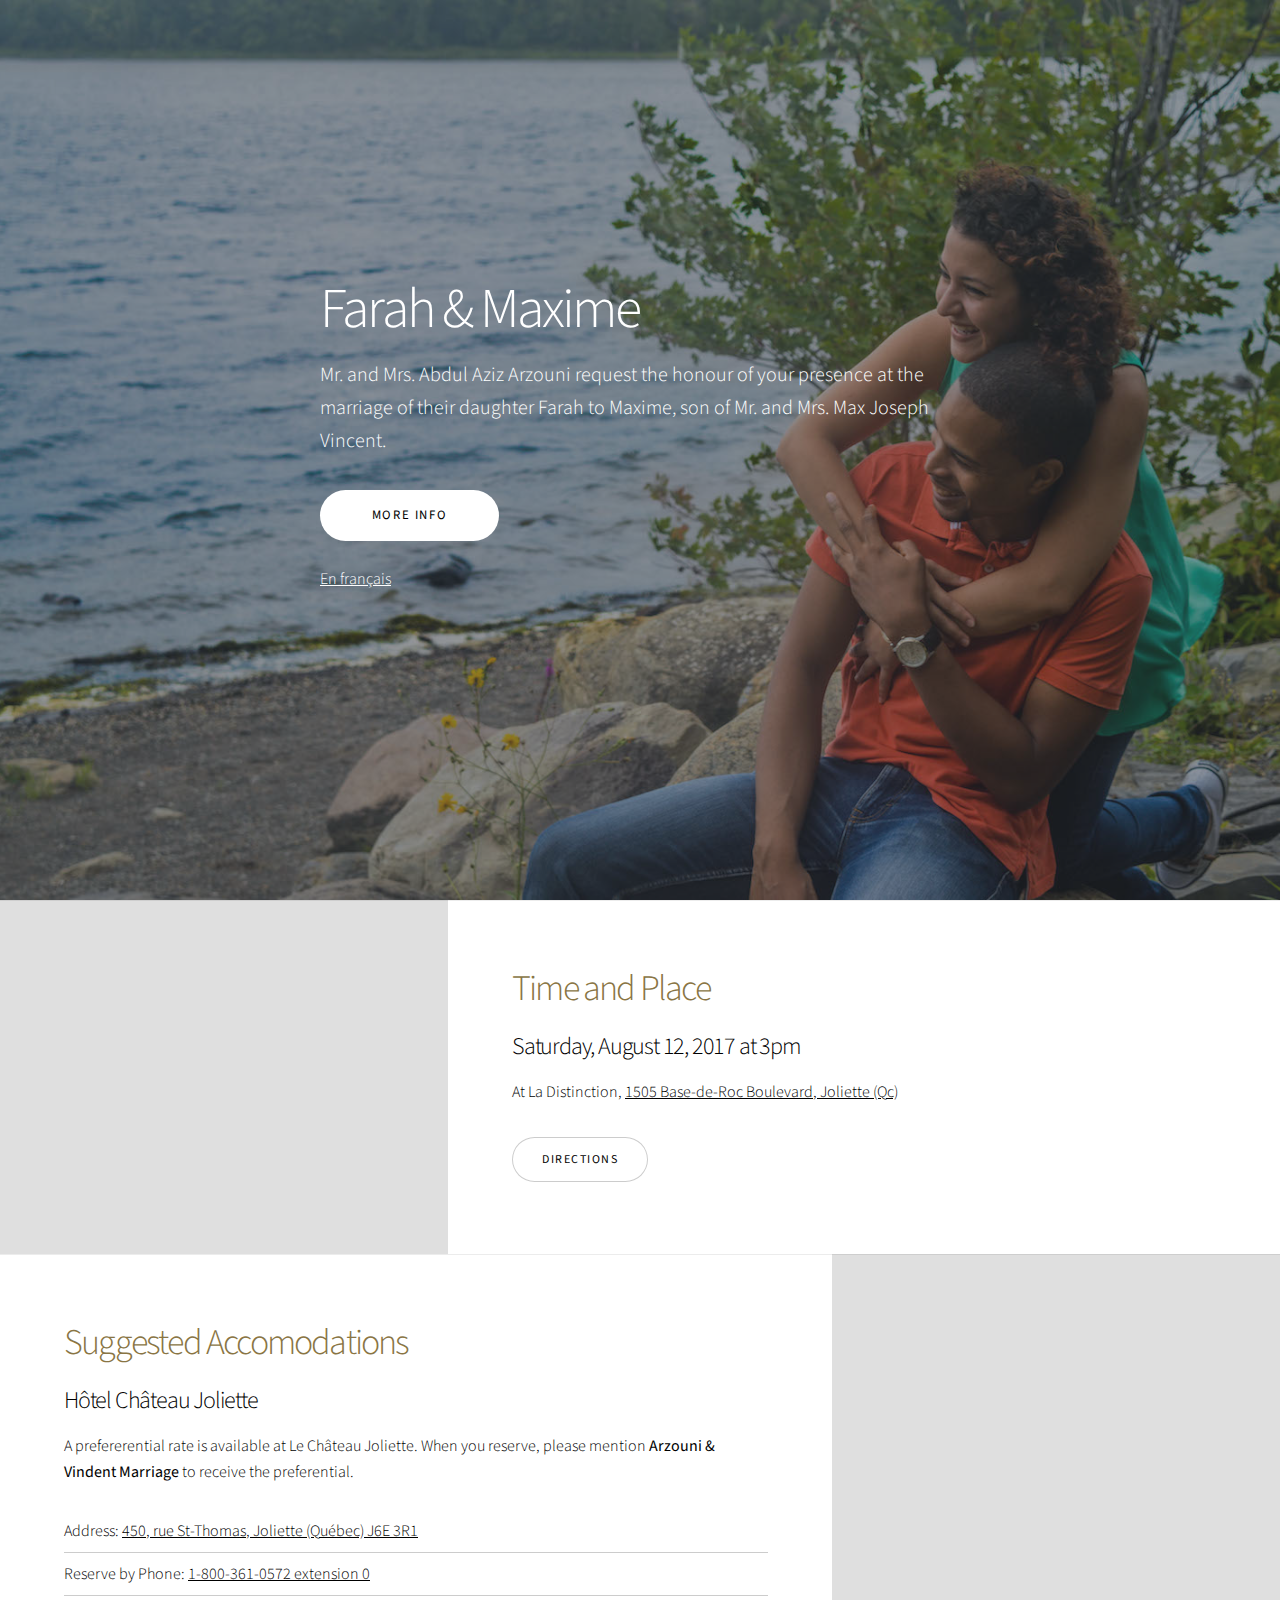
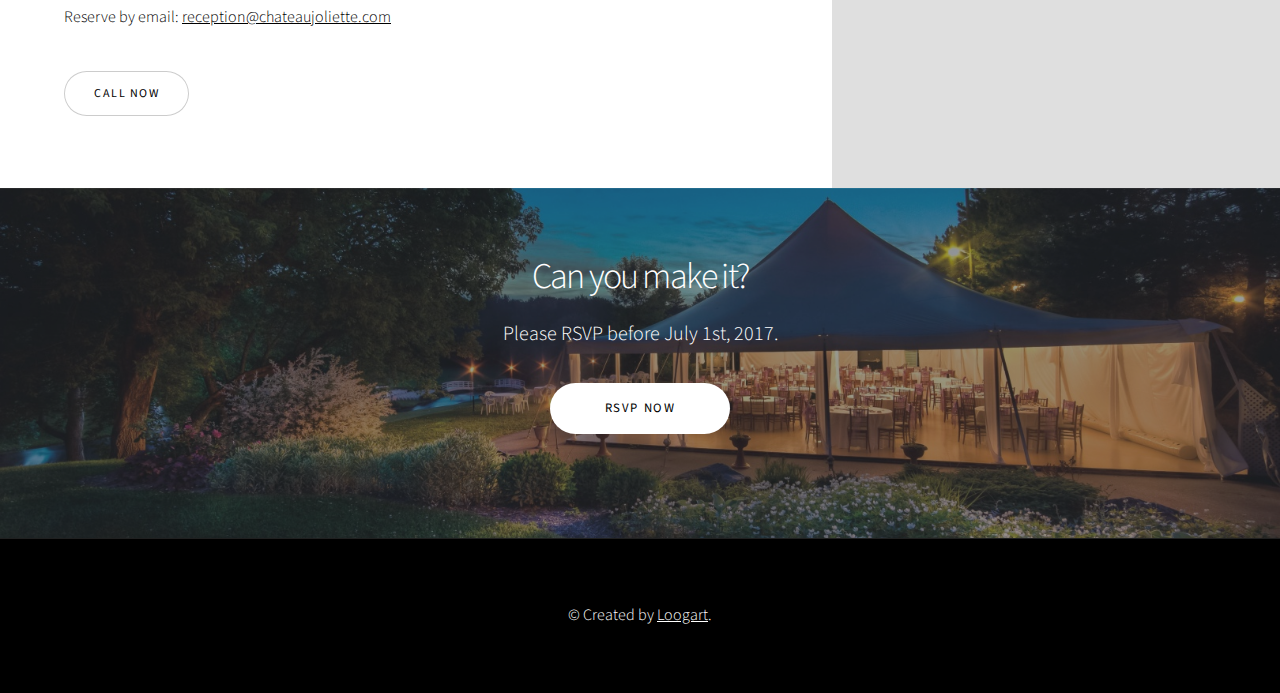
==== wedding/index.html @ efc09ace "changed folder structure and added wedding website content" ====
<!DOCTYPE HTML>
<!--
	Story by HTML5 UP
	html5up.net | @ajlkn
	Free for personal and commercial use under the CCA 3.0 license (html5up.net/license)
-->
<html>

<head>
    <title>Farah &amp; Maxime</title>
    <meta charset="utf-8" />
    <meta name="viewport" content="width=device-width, initial-scale=1" />
    <link rel="stylesheet" href="assets/css/main.css" />
</head>

<body>

    <!-- Wrapper -->
    <div id="wrapper" class="divided">

        <!-- One -->
        <section class="banner onload-image-fade-in onload-content-fade-right style5 fullscreen content-align-left image-position-right color1 invert">
            <div class="content">
                <h1>Farah &amp; Maxime</h1>
                <p class="major">
                    <!--[-->Mr. and Mrs. Abdul Aziz Arzouni request the honour of your presence at the marriage of their daughter Farah to Maxime, son of Mr. and Mrs. Max Joseph Vincent.
                    <!--]-->
                </p>
                <ul class="actions vertical">
                    <li><a href="#first" class="button big wide smooth-scroll-middle special">More info</a></li>
                    <li><a href="fr.html" class="smooth-scroll-middle special">En français</a></li>

                </ul>
            </div>
            <div class="image image-bnw">
                <img src="images/farahandmax.jpg" alt="" />
            </div>
        </section>

        <!-- Two -->
        <section class="banner spotlight style1 orient-right content-align-left image-position-center onscroll-image-fade-in" id="first">
            <div class="content">
                <h2 class="gold">Time and Place</h2>
                <h3>Saturday, August 12, 2017 at 3pm</h3>
                <p>At La Distinction, <a href="https://www.google.ca/maps/place/1505+Boulevard+Base-de-Roc,+Joliette,+QC+J6E/@46.0053867,-73.416765,17z/data=!3m1!4b1!4m5!3m4!1s0x4cc8960269ba589b:0x1416054a2e3d92c6!8m2!3d46.005383!4d-73.414571" target="_blank">1505 Base-de-Roc Boulevard, Joliette (Qc)</a></p>
                <ul class="actions vertical">
                    <li><a href="https://www.google.ca/maps/place/1505+Boulevard+Base-de-Roc,+Joliette,+QC+J6E/@46.0053867,-73.416765,17z/data=!3m1!4b1!4m5!3m4!1s0x4cc8960269ba589b:0x1416054a2e3d92c6!8m2!3d46.005383!4d-73.414571" target="_blank" class="button">Directions</a></li>
                </ul>
            </div>
            <div class="image">
                <img src="images/ceremony.jpg" alt="" />
            </div>
        </section>

        <!-- Three -->
        <section class="spotlight style1 orient-left content-align-left image-position-left onscroll-image-fade-in">
            <div class="content">
                <h2 class="gold">Suggested Accomodations</h2>
                <h3>Hôtel Château Joliette</h3>
                <p>A prefererential rate is available at Le Château Joliette. When you reserve, please mention <b>Arzouni &amp; Vindent Marriage</b> to receive the preferential.</p>
                <ul class="alt">
                    <li>Address: <a href="https://www.google.ca/maps/place/H%C3%B4tel+Ch%C3%A2teau+Joliette/@46.0249955,-73.4359205,17z/data=!3m1!4b1!4m5!3m4!1s0x4cc8bdbe3d3cdaaf:0x2468098e61aca390!8m2!3d46.0249918!4d-73.4337265" target="_blank">450, rue St-Thomas, Joliette (Québec) J6E 3R1</a></li>
                    <li>Reserve by Phone: <a href="tel:18003610572">1-800-361-0572 extension 0</a></li>
                    <li>Reserve by email: <a href="mailto:reception@chateaujoliette.com">reception@chateaujoliette.com</a></li>
                </ul>
                <ul class="actions vertical">
                    <li><a href="mailto:18003610572" class="button">Call Now</a></li>
                </ul>
            </div>
            <div class="image">
                <img src="images/hotel.jpg" alt="" />
            </div>
        </section>



        <!-- rsvp -->
        <section class="banner onload-image-fade-in onload-content-fade-left style5 content-align-center image-position-right color1 invert">
            <div class="content">
                <h2>Can you make it?</h2>
                <p class="major">
                    <!--[-->Please RSVP before July 1st, 2017.
                    <!--]-->
                </p>
                <ul class="actions vertical">
                    <li><a href="https://docs.google.com/a/loogart.com/forms/d/e/1FAIpQLSe2-Ui-mXJUmSm08CTuhIPDgu4rubA0uBnO_Hblo_Yg7tXXFg/viewform" target="_blank" class="button big wide special">RSVP Now</a></li>
                </ul>
            </div>
            <div class="image image-bnw">
                <img src="images/chapiteau.jpg" alt="" />
            </div>
        </section>



        <!-- Footer -->
        <footer class="wrapper style1 align-center invert">
            <div class="inner">

                <p>&copy; Created by <a href="https://loogart.com" target="_blank">Loogart</a>.</p>
            </div>
        </footer>

    </div>

    <!-- Scripts -->
    <script src="assets/js/jquery.min.js"></script>
    <script src="assets/js/jquery.scrollex.min.js"></script>
    <script src="assets/js/jquery.scrolly.min.js"></script>
    <script src="assets/js/skel.min.js"></script>
    <script src="assets/js/util.js"></script>
    <script src="assets/js/main.js"></script>

</body>

</html>
---- wedding/assets/css/main.css ----
@import url(font-awesome.min.css);
@import url("https://fonts.googleapis.com/css?family=Source+Sans+Pro:300,300i,400,400i");

/*
	Story by HTML5 UP
	html5up.net | @ajlkn
	Free for personal and commercial use under the CCA 3.0 license (html5up.net/license)
*/

/* Reset */

	html, body, div, span, applet, object, iframe, h1, h2, h3, h4, h5, h6, p, blockquote, pre, a, abbr, acronym, address, big, cite, code, del, dfn, em, img, ins, kbd, q, s, samp, small, strike, strong, sub, sup, tt, var, b, u, i, center, dl, dt, dd, ol, ul, li, fieldset, form, label, legend, table, caption, tbody, tfoot, thead, tr, th, td, article, aside, canvas, details, embed, figure, figcaption, footer, header, hgroup, menu, nav, output, ruby, section, summary, time, mark, audio, video {
		margin: 0;
		padding: 0;
		border: 0;
		font-size: 100%;
		font: inherit;
		vertical-align: baseline;
	}

	article, aside, details, figcaption, figure, footer, header, hgroup, menu, nav, section {
		display: block;
	}

	body {
		line-height: 1;
	}

	ol, ul {
		list-style: none;
	}

	blockquote, q {
		quotes: none;
	}

	blockquote:before, blockquote:after, q:before, q:after {
		content: '';
		content: none;
	}

	table {
		border-collapse: collapse;
		border-spacing: 0;
	}

	body {
		-webkit-text-size-adjust: none;
	}

/* Box Model */

	*, *:before, *:after {
		-moz-box-sizing: border-box;
		-webkit-box-sizing: border-box;
		box-sizing: border-box;
	}

/* Grid */

	.row {
		border-bottom: solid 1px transparent;
		-moz-box-sizing: border-box;
		-webkit-box-sizing: border-box;
		box-sizing: border-box;
	}

	.row > * {
		float: left;
		-moz-box-sizing: border-box;
		-webkit-box-sizing: border-box;
		box-sizing: border-box;
	}

	.row:after, .row:before {
		content: '';
		display: block;
		clear: both;
		height: 0;
	}

	.row.uniform > * > :first-child {
		margin-top: 0;
	}

	.row.uniform > * > :last-child {
		margin-bottom: 0;
	}

	.row.\30 \25 > * {
		padding: 0 0 0 0rem;
	}

	.row.\30 \25 {
		margin: 0 0 -1px 0rem;
	}

	.row.uniform.\30 \25 > * {
		padding: 0rem 0 0 0rem;
	}

	.row.uniform.\30 \25 {
		margin: 0rem 0 -1px 0rem;
	}

	.row > * {
		padding: 0 0 0 2rem;
	}

	.row {
		margin: 0 0 -1px -2rem;
	}

	.row.uniform > * {
		padding: 2rem 0 0 2rem;
	}

	.row.uniform {
		margin: -2rem 0 -1px -2rem;
	}

	.row.\32 00\25 > * {
		padding: 0 0 0 4rem;
	}

	.row.\32 00\25 {
		margin: 0 0 -1px -4rem;
	}

	.row.uniform.\32 00\25 > * {
		padding: 4rem 0 0 4rem;
	}

	.row.uniform.\32 00\25 {
		margin: -4rem 0 -1px -4rem;
	}

	.row.\31 50\25 > * {
		padding: 0 0 0 3rem;
	}

	.row.\31 50\25 {
		margin: 0 0 -1px -3rem;
	}

	.row.uniform.\31 50\25 > * {
		padding: 3rem 0 0 3rem;
	}

	.row.uniform.\31 50\25 {
		margin: -3rem 0 -1px -3rem;
	}

	.row.\35 0\25 > * {
		padding: 0 0 0 1rem;
	}

	.row.\35 0\25 {
		margin: 0 0 -1px -1rem;
	}

	.row.uniform.\35 0\25 > * {
		padding: 1rem 0 0 1rem;
	}

	.row.uniform.\35 0\25 {
		margin: -1rem 0 -1px -1rem;
	}

	.row.\32 5\25 > * {
		padding: 0 0 0 0.5rem;
	}

	.row.\32 5\25 {
		margin: 0 0 -1px -0.5rem;
	}

	.row.uniform.\32 5\25 > * {
		padding: 0.5rem 0 0 0.5rem;
	}

	.row.uniform.\32 5\25 {
		margin: -0.5rem 0 -1px -0.5rem;
	}

	.\31 2u, .\31 2u\24 {
		width: 100%;
		clear: none;
		margin-left: 0;
	}

	.\31 1u, .\31 1u\24 {
		width: 91.6666666667%;
		clear: none;
		margin-left: 0;
	}

	.\31 0u, .\31 0u\24 {
		width: 83.3333333333%;
		clear: none;
		margin-left: 0;
	}

	.\39 u, .\39 u\24 {
		width: 75%;
		clear: none;
		margin-left: 0;
	}

	.\38 u, .\38 u\24 {
		width: 66.6666666667%;
		clear: none;
		margin-left: 0;
	}

	.\37 u, .\37 u\24 {
		width: 58.3333333333%;
		clear: none;
		margin-left: 0;
	}

	.\36 u, .\36 u\24 {
		width: 50%;
		clear: none;
		margin-left: 0;
	}

	.\35 u, .\35 u\24 {
		width: 41.6666666667%;
		clear: none;
		margin-left: 0;
	}

	.\34 u, .\34 u\24 {
		width: 33.3333333333%;
		clear: none;
		margin-left: 0;
	}

	.\33 u, .\33 u\24 {
		width: 25%;
		clear: none;
		margin-left: 0;
	}

	.\32 u, .\32 u\24 {
		width: 16.6666666667%;
		clear: none;
		margin-left: 0;
	}

	.\31 u, .\31 u\24 {
		width: 8.3333333333%;
		clear: none;
		margin-left: 0;
	}

	.\31 2u\24 + *,
	.\31 1u\24 + *,
	.\31 0u\24 + *,
	.\39 u\24 + *,
	.\38 u\24 + *,
	.\37 u\24 + *,
	.\36 u\24 + *,
	.\35 u\24 + *,
	.\34 u\24 + *,
	.\33 u\24 + *,
	.\32 u\24 + *,
	.\31 u\24 + * {
		clear: left;
	}

	.\-11u {
		margin-left: 91.66667%;
	}

	.\-10u {
		margin-left: 83.33333%;
	}

	.\-9u {
		margin-left: 75%;
	}

	.\-8u {
		margin-left: 66.66667%;
	}

	.\-7u {
		margin-left: 58.33333%;
	}

	.\-6u {
		margin-left: 50%;
	}

	.\-5u {
		margin-left: 41.66667%;
	}

	.\-4u {
		margin-left: 33.33333%;
	}

	.\-3u {
		margin-left: 25%;
	}

	.\-2u {
		margin-left: 16.66667%;
	}

	.\-1u {
		margin-left: 8.33333%;
	}

	@media screen and (max-width: 1680px) {

		.row > * {
			padding: 0 0 0 2rem;
		}

		.row {
			margin: 0 0 -1px -2rem;
		}

		.row.uniform > * {
			padding: 2rem 0 0 2rem;
		}

		.row.uniform {
			margin: -2rem 0 -1px -2rem;
		}

		.row.\32 00\25 > * {
			padding: 0 0 0 4rem;
		}

		.row.\32 00\25 {
			margin: 0 0 -1px -4rem;
		}

		.row.uniform.\32 00\25 > * {
			padding: 4rem 0 0 4rem;
		}

		.row.uniform.\32 00\25 {
			margin: -4rem 0 -1px -4rem;
		}

		.row.\31 50\25 > * {
			padding: 0 0 0 3rem;
		}

		.row.\31 50\25 {
			margin: 0 0 -1px -3rem;
		}

		.row.uniform.\31 50\25 > * {
			padding: 3rem 0 0 3rem;
		}

		.row.uniform.\31 50\25 {
			margin: -3rem 0 -1px -3rem;
		}

		.row.\35 0\25 > * {
			padding: 0 0 0 1rem;
		}

		.row.\35 0\25 {
			margin: 0 0 -1px -1rem;
		}

		.row.uniform.\35 0\25 > * {
			padding: 1rem 0 0 1rem;
		}

		.row.uniform.\35 0\25 {
			margin: -1rem 0 -1px -1rem;
		}

		.row.\32 5\25 > * {
			padding: 0 0 0 0.5rem;
		}

		.row.\32 5\25 {
			margin: 0 0 -1px -0.5rem;
		}

		.row.uniform.\32 5\25 > * {
			padding: 0.5rem 0 0 0.5rem;
		}

		.row.uniform.\32 5\25 {
			margin: -0.5rem 0 -1px -0.5rem;
		}

		.\31 2u\28xlarge\29, .\31 2u\24\28xlarge\29 {
			width: 100%;
			clear: none;
			margin-left: 0;
		}

		.\31 1u\28xlarge\29, .\31 1u\24\28xlarge\29 {
			width: 91.6666666667%;
			clear: none;
			margin-left: 0;
		}

		.\31 0u\28xlarge\29, .\31 0u\24\28xlarge\29 {
			width: 83.3333333333%;
			clear: none;
			margin-left: 0;
		}

		.\39 u\28xlarge\29, .\39 u\24\28xlarge\29 {
			width: 75%;
			clear: none;
			margin-left: 0;
		}

		.\38 u\28xlarge\29, .\38 u\24\28xlarge\29 {
			width: 66.6666666667%;
			clear: none;
			margin-left: 0;
		}

		.\37 u\28xlarge\29, .\37 u\24\28xlarge\29 {
			width: 58.3333333333%;
			clear: none;
			margin-left: 0;
		}

		.\36 u\28xlarge\29, .\36 u\24\28xlarge\29 {
			width: 50%;
			clear: none;
			margin-left: 0;
		}

		.\35 u\28xlarge\29, .\35 u\24\28xlarge\29 {
			width: 41.6666666667%;
			clear: none;
			margin-left: 0;
		}

		.\34 u\28xlarge\29, .\34 u\24\28xlarge\29 {
			width: 33.3333333333%;
			clear: none;
			margin-left: 0;
		}

		.\33 u\28xlarge\29, .\33 u\24\28xlarge\29 {
			width: 25%;
			clear: none;
			margin-left: 0;
		}

		.\32 u\28xlarge\29, .\32 u\24\28xlarge\29 {
			width: 16.6666666667%;
			clear: none;
			margin-left: 0;
		}

		.\31 u\28xlarge\29, .\31 u\24\28xlarge\29 {
			width: 8.3333333333%;
			clear: none;
			margin-left: 0;
		}

		.\31 2u\24\28xlarge\29 + *,
		.\31 1u\24\28xlarge\29 + *,
		.\31 0u\24\28xlarge\29 + *,
		.\39 u\24\28xlarge\29 + *,
		.\38 u\24\28xlarge\29 + *,
		.\37 u\24\28xlarge\29 + *,
		.\36 u\24\28xlarge\29 + *,
		.\35 u\24\28xlarge\29 + *,
		.\34 u\24\28xlarge\29 + *,
		.\33 u\24\28xlarge\29 + *,
		.\32 u\24\28xlarge\29 + *,
		.\31 u\24\28xlarge\29 + * {
			clear: left;
		}

		.\-11u\28xlarge\29 {
			margin-left: 91.66667%;
		}

		.\-10u\28xlarge\29 {
			margin-left: 83.33333%;
		}

		.\-9u\28xlarge\29 {
			margin-left: 75%;
		}

		.\-8u\28xlarge\29 {
			margin-left: 66.66667%;
		}

		.\-7u\28xlarge\29 {
			margin-left: 58.33333%;
		}

		.\-6u\28xlarge\29 {
			margin-left: 50%;
		}

		.\-5u\28xlarge\29 {
			margin-left: 41.66667%;
		}

		.\-4u\28xlarge\29 {
			margin-left: 33.33333%;
		}

		.\-3u\28xlarge\29 {
			margin-left: 25%;
		}

		.\-2u\28xlarge\29 {
			margin-left: 16.66667%;
		}

		.\-1u\28xlarge\29 {
			margin-left: 8.33333%;
		}

	}

	@media screen and (max-width: 1280px) {

		.row > * {
			padding: 0 0 0 2rem;
		}

		.row {
			margin: 0 0 -1px -2rem;
		}

		.row.uniform > * {
			padding: 2rem 0 0 2rem;
		}

		.row.uniform {
			margin: -2rem 0 -1px -2rem;
		}

		.row.\32 00\25 > * {
			padding: 0 0 0 4rem;
		}

		.row.\32 00\25 {
			margin: 0 0 -1px -4rem;
		}

		.row.uniform.\32 00\25 > * {
			padding: 4rem 0 0 4rem;
		}

		.row.uniform.\32 00\25 {
			margin: -4rem 0 -1px -4rem;
		}

		.row.\31 50\25 > * {
			padding: 0 0 0 3rem;
		}

		.row.\31 50\25 {
			margin: 0 0 -1px -3rem;
		}

		.row.uniform.\31 50\25 > * {
			padding: 3rem 0 0 3rem;
		}

		.row.uniform.\31 50\25 {
			margin: -3rem 0 -1px -3rem;
		}

		.row.\35 0\25 > * {
			padding: 0 0 0 1rem;
		}

		.row.\35 0\25 {
			margin: 0 0 -1px -1rem;
		}

		.row.uniform.\35 0\25 > * {
			padding: 1rem 0 0 1rem;
		}

		.row.uniform.\35 0\25 {
			margin: -1rem 0 -1px -1rem;
		}

		.row.\32 5\25 > * {
			padding: 0 0 0 0.5rem;
		}

		.row.\32 5\25 {
			margin: 0 0 -1px -0.5rem;
		}

		.row.uniform.\32 5\25 > * {
			padding: 0.5rem 0 0 0.5rem;
		}

		.row.uniform.\32 5\25 {
			margin: -0.5rem 0 -1px -0.5rem;
		}

		.\31 2u\28large\29, .\31 2u\24\28large\29 {
			width: 100%;
			clear: none;
			margin-left: 0;
		}

		.\31 1u\28large\29, .\31 1u\24\28large\29 {
			width: 91.6666666667%;
			clear: none;
			margin-left: 0;
		}

		.\31 0u\28large\29, .\31 0u\24\28large\29 {
			width: 83.3333333333%;
			clear: none;
			margin-left: 0;
		}

		.\39 u\28large\29, .\39 u\24\28large\29 {
			width: 75%;
			clear: none;
			margin-left: 0;
		}

		.\38 u\28large\29, .\38 u\24\28large\29 {
			width: 66.6666666667%;
			clear: none;
			margin-left: 0;
		}

		.\37 u\28large\29, .\37 u\24\28large\29 {
			width: 58.3333333333%;
			clear: none;
			margin-left: 0;
		}

		.\36 u\28large\29, .\36 u\24\28large\29 {
			width: 50%;
			clear: none;
			margin-left: 0;
		}

		.\35 u\28large\29, .\35 u\24\28large\29 {
			width: 41.6666666667%;
			clear: none;
			margin-left: 0;
		}

		.\34 u\28large\29, .\34 u\24\28large\29 {
			width: 33.3333333333%;
			clear: none;
			margin-left: 0;
		}

		.\33 u\28large\29, .\33 u\24\28large\29 {
			width: 25%;
			clear: none;
			margin-left: 0;
		}

		.\32 u\28large\29, .\32 u\24\28large\29 {
			width: 16.6666666667%;
			clear: none;
			margin-left: 0;
		}

		.\31 u\28large\29, .\31 u\24\28large\29 {
			width: 8.3333333333%;
			clear: none;
			margin-left: 0;
		}

		.\31 2u\24\28large\29 + *,
		.\31 1u\24\28large\29 + *,
		.\31 0u\24\28large\29 + *,
		.\39 u\24\28large\29 + *,
		.\38 u\24\28large\29 + *,
		.\37 u\24\28large\29 + *,
		.\36 u\24\28large\29 + *,
		.\35 u\24\28large\29 + *,
		.\34 u\24\28large\29 + *,
		.\33 u\24\28large\29 + *,
		.\32 u\24\28large\29 + *,
		.\31 u\24\28large\29 + * {
			clear: left;
		}

		.\-11u\28large\29 {
			margin-left: 91.66667%;
		}

		.\-10u\28large\29 {
			margin-left: 83.33333%;
		}

		.\-9u\28large\29 {
			margin-left: 75%;
		}

		.\-8u\28large\29 {
			margin-left: 66.66667%;
		}

		.\-7u\28large\29 {
			margin-left: 58.33333%;
		}

		.\-6u\28large\29 {
			margin-left: 50%;
		}

		.\-5u\28large\29 {
			margin-left: 41.66667%;
		}

		.\-4u\28large\29 {
			margin-left: 33.33333%;
		}

		.\-3u\28large\29 {
			margin-left: 25%;
		}

		.\-2u\28large\29 {
			margin-left: 16.66667%;
		}

		.\-1u\28large\29 {
			margin-left: 8.33333%;
		}

	}

	@media screen and (max-width: 980px) {

		.row > * {
			padding: 0 0 0 2rem;
		}

		.row {
			margin: 0 0 -1px -2rem;
		}

		.row.uniform > * {
			padding: 2rem 0 0 2rem;
		}

		.row.uniform {
			margin: -2rem 0 -1px -2rem;
		}

		.row.\32 00\25 > * {
			padding: 0 0 0 4rem;
		}

		.row.\32 00\25 {
			margin: 0 0 -1px -4rem;
		}

		.row.uniform.\32 00\25 > * {
			padding: 4rem 0 0 4rem;
		}

		.row.uniform.\32 00\25 {
			margin: -4rem 0 -1px -4rem;
		}

		.row.\31 50\25 > * {
			padding: 0 0 0 3rem;
		}

		.row.\31 50\25 {
			margin: 0 0 -1px -3rem;
		}

		.row.uniform.\31 50\25 > * {
			padding: 3rem 0 0 3rem;
		}

		.row.uniform.\31 50\25 {
			margin: -3rem 0 -1px -3rem;
		}

		.row.\35 0\25 > * {
			padding: 0 0 0 1rem;
		}

		.row.\35 0\25 {
			margin: 0 0 -1px -1rem;
		}

		.row.uniform.\35 0\25 > * {
			padding: 1rem 0 0 1rem;
		}

		.row.uniform.\35 0\25 {
			margin: -1rem 0 -1px -1rem;
		}

		.row.\32 5\25 > * {
			padding: 0 0 0 0.5rem;
		}

		.row.\32 5\25 {
			margin: 0 0 -1px -0.5rem;
		}

		.row.uniform.\32 5\25 > * {
			padding: 0.5rem 0 0 0.5rem;
		}

		.row.uniform.\32 5\25 {
			margin: -0.5rem 0 -1px -0.5rem;
		}

		.\31 2u\28medium\29, .\31 2u\24\28medium\29 {
			width: 100%;
			clear: none;
			margin-left: 0;
		}

		.\31 1u\28medium\29, .\31 1u\24\28medium\29 {
			width: 91.6666666667%;
			clear: none;
			margin-left: 0;
		}

		.\31 0u\28medium\29, .\31 0u\24\28medium\29 {
			width: 83.3333333333%;
			clear: none;
			margin-left: 0;
		}

		.\39 u\28medium\29, .\39 u\24\28medium\29 {
			width: 75%;
			clear: none;
			margin-left: 0;
		}

		.\38 u\28medium\29, .\38 u\24\28medium\29 {
			width: 66.6666666667%;
			clear: none;
			margin-left: 0;
		}

		.\37 u\28medium\29, .\37 u\24\28medium\29 {
			width: 58.3333333333%;
			clear: none;
			margin-left: 0;
		}

		.\36 u\28medium\29, .\36 u\24\28medium\29 {
			width: 50%;
			clear: none;
			margin-left: 0;
		}

		.\35 u\28medium\29, .\35 u\24\28medium\29 {
			width: 41.6666666667%;
			clear: none;
			margin-left: 0;
		}

		.\34 u\28medium\29, .\34 u\24\28medium\29 {
			width: 33.3333333333%;
			clear: none;
			margin-left: 0;
		}

		.\33 u\28medium\29, .\33 u\24\28medium\29 {
			width: 25%;
			clear: none;
			margin-left: 0;
		}

		.\32 u\28medium\29, .\32 u\24\28medium\29 {
			width: 16.6666666667%;
			clear: none;
			margin-left: 0;
		}

		.\31 u\28medium\29, .\31 u\24\28medium\29 {
			width: 8.3333333333%;
			clear: none;
			margin-left: 0;
		}

		.\31 2u\24\28medium\29 + *,
		.\31 1u\24\28medium\29 + *,
		.\31 0u\24\28medium\29 + *,
		.\39 u\24\28medium\29 + *,
		.\38 u\24\28medium\29 + *,
		.\37 u\24\28medium\29 + *,
		.\36 u\24\28medium\29 + *,
		.\35 u\24\28medium\29 + *,
		.\34 u\24\28medium\29 + *,
		.\33 u\24\28medium\29 + *,
		.\32 u\24\28medium\29 + *,
		.\31 u\24\28medium\29 + * {
			clear: left;
		}

		.\-11u\28medium\29 {
			margin-left: 91.66667%;
		}

		.\-10u\28medium\29 {
			margin-left: 83.33333%;
		}

		.\-9u\28medium\29 {
			margin-left: 75%;
		}

		.\-8u\28medium\29 {
			margin-left: 66.66667%;
		}

		.\-7u\28medium\29 {
			margin-left: 58.33333%;
		}

		.\-6u\28medium\29 {
			margin-left: 50%;
		}

		.\-5u\28medium\29 {
			margin-left: 41.66667%;
		}

		.\-4u\28medium\29 {
			margin-left: 33.33333%;
		}

		.\-3u\28medium\29 {
			margin-left: 25%;
		}

		.\-2u\28medium\29 {
			margin-left: 16.66667%;
		}

		.\-1u\28medium\29 {
			margin-left: 8.33333%;
		}

	}

	@media screen and (max-width: 736px) {

		.row > * {
			padding: 0 0 0 2rem;
		}

		.row {
			margin: 0 0 -1px -2rem;
		}

		.row.uniform > * {
			padding: 2rem 0 0 2rem;
		}

		.row.uniform {
			margin: -2rem 0 -1px -2rem;
		}

		.row.\32 00\25 > * {
			padding: 0 0 0 4rem;
		}

		.row.\32 00\25 {
			margin: 0 0 -1px -4rem;
		}

		.row.uniform.\32 00\25 > * {
			padding: 4rem 0 0 4rem;
		}

		.row.uniform.\32 00\25 {
			margin: -4rem 0 -1px -4rem;
		}

		.row.\31 50\25 > * {
			padding: 0 0 0 3rem;
		}

		.row.\31 50\25 {
			margin: 0 0 -1px -3rem;
		}

		.row.uniform.\31 50\25 > * {
			padding: 3rem 0 0 3rem;
		}

		.row.uniform.\31 50\25 {
			margin: -3rem 0 -1px -3rem;
		}

		.row.\35 0\25 > * {
			padding: 0 0 0 1rem;
		}

		.row.\35 0\25 {
			margin: 0 0 -1px -1rem;
		}

		.row.uniform.\35 0\25 > * {
			padding: 1rem 0 0 1rem;
		}

		.row.uniform.\35 0\25 {
			margin: -1rem 0 -1px -1rem;
		}

		.row.\32 5\25 > * {
			padding: 0 0 0 0.5rem;
		}

		.row.\32 5\25 {
			margin: 0 0 -1px -0.5rem;
		}

		.row.uniform.\32 5\25 > * {
			padding: 0.5rem 0 0 0.5rem;
		}

		.row.uniform.\32 5\25 {
			margin: -0.5rem 0 -1px -0.5rem;
		}

		.\31 2u\28small\29, .\31 2u\24\28small\29 {
			width: 100%;
			clear: none;
			margin-left: 0;
		}

		.\31 1u\28small\29, .\31 1u\24\28small\29 {
			width: 91.6666666667%;
			clear: none;
			margin-left: 0;
		}

		.\31 0u\28small\29, .\31 0u\24\28small\29 {
			width: 83.3333333333%;
			clear: none;
			margin-left: 0;
		}

		.\39 u\28small\29, .\39 u\24\28small\29 {
			width: 75%;
			clear: none;
			margin-left: 0;
		}

		.\38 u\28small\29, .\38 u\24\28small\29 {
			width: 66.6666666667%;
			clear: none;
			margin-left: 0;
		}

		.\37 u\28small\29, .\37 u\24\28small\29 {
			width: 58.3333333333%;
			clear: none;
			margin-left: 0;
		}

		.\36 u\28small\29, .\36 u\24\28small\29 {
			width: 50%;
			clear: none;
			margin-left: 0;
		}

		.\35 u\28small\29, .\35 u\24\28small\29 {
			width: 41.6666666667%;
			clear: none;
			margin-left: 0;
		}

		.\34 u\28small\29, .\34 u\24\28small\29 {
			width: 33.3333333333%;
			clear: none;
			margin-left: 0;
		}

		.\33 u\28small\29, .\33 u\24\28small\29 {
			width: 25%;
			clear: none;
			margin-left: 0;
		}

		.\32 u\28small\29, .\32 u\24\28small\29 {
			width: 16.6666666667%;
			clear: none;
			margin-left: 0;
		}

		.\31 u\28small\29, .\31 u\24\28small\29 {
			width: 8.3333333333%;
			clear: none;
			margin-left: 0;
		}

		.\31 2u\24\28small\29 + *,
		.\31 1u\24\28small\29 + *,
		.\31 0u\24\28small\29 + *,
		.\39 u\24\28small\29 + *,
		.\38 u\24\28small\29 + *,
		.\37 u\24\28small\29 + *,
		.\36 u\24\28small\29 + *,
		.\35 u\24\28small\29 + *,
		.\34 u\24\28small\29 + *,
		.\33 u\24\28small\29 + *,
		.\32 u\24\28small\29 + *,
		.\31 u\24\28small\29 + * {
			clear: left;
		}

		.\-11u\28small\29 {
			margin-left: 91.66667%;
		}

		.\-10u\28small\29 {
			margin-left: 83.33333%;
		}

		.\-9u\28small\29 {
			margin-left: 75%;
		}

		.\-8u\28small\29 {
			margin-left: 66.66667%;
		}

		.\-7u\28small\29 {
			margin-left: 58.33333%;
		}

		.\-6u\28small\29 {
			margin-left: 50%;
		}

		.\-5u\28small\29 {
			margin-left: 41.66667%;
		}

		.\-4u\28small\29 {
			margin-left: 33.33333%;
		}

		.\-3u\28small\29 {
			margin-left: 25%;
		}

		.\-2u\28small\29 {
			margin-left: 16.66667%;
		}

		.\-1u\28small\29 {
			margin-left: 8.33333%;
		}

	}

	@media screen and (max-width: 480px) {

		.row > * {
			padding: 0 0 0 2rem;
		}

		.row {
			margin: 0 0 -1px -2rem;
		}

		.row.uniform > * {
			padding: 2rem 0 0 2rem;
		}

		.row.uniform {
			margin: -2rem 0 -1px -2rem;
		}

		.row.\32 00\25 > * {
			padding: 0 0 0 4rem;
		}

		.row.\32 00\25 {
			margin: 0 0 -1px -4rem;
		}

		.row.uniform.\32 00\25 > * {
			padding: 4rem 0 0 4rem;
		}

		.row.uniform.\32 00\25 {
			margin: -4rem 0 -1px -4rem;
		}

		.row.\31 50\25 > * {
			padding: 0 0 0 3rem;
		}

		.row.\31 50\25 {
			margin: 0 0 -1px -3rem;
		}

		.row.uniform.\31 50\25 > * {
			padding: 3rem 0 0 3rem;
		}

		.row.uniform.\31 50\25 {
			margin: -3rem 0 -1px -3rem;
		}

		.row.\35 0\25 > * {
			padding: 0 0 0 1rem;
		}

		.row.\35 0\25 {
			margin: 0 0 -1px -1rem;
		}

		.row.uniform.\35 0\25 > * {
			padding: 1rem 0 0 1rem;
		}

		.row.uniform.\35 0\25 {
			margin: -1rem 0 -1px -1rem;
		}

		.row.\32 5\25 > * {
			padding: 0 0 0 0.5rem;
		}

		.row.\32 5\25 {
			margin: 0 0 -1px -0.5rem;
		}

		.row.uniform.\32 5\25 > * {
			padding: 0.5rem 0 0 0.5rem;
		}

		.row.uniform.\32 5\25 {
			margin: -0.5rem 0 -1px -0.5rem;
		}

		.\31 2u\28xsmall\29, .\31 2u\24\28xsmall\29 {
			width: 100%;
			clear: none;
			margin-left: 0;
		}

		.\31 1u\28xsmall\29, .\31 1u\24\28xsmall\29 {
			width: 91.6666666667%;
			clear: none;
			margin-left: 0;
		}

		.\31 0u\28xsmall\29, .\31 0u\24\28xsmall\29 {
			width: 83.3333333333%;
			clear: none;
			margin-left: 0;
		}

		.\39 u\28xsmall\29, .\39 u\24\28xsmall\29 {
			width: 75%;
			clear: none;
			margin-left: 0;
		}

		.\38 u\28xsmall\29, .\38 u\24\28xsmall\29 {
			width: 66.6666666667%;
			clear: none;
			margin-left: 0;
		}

		.\37 u\28xsmall\29, .\37 u\24\28xsmall\29 {
			width: 58.3333333333%;
			clear: none;
			margin-left: 0;
		}

		.\36 u\28xsmall\29, .\36 u\24\28xsmall\29 {
			width: 50%;
			clear: none;
			margin-left: 0;
		}

		.\35 u\28xsmall\29, .\35 u\24\28xsmall\29 {
			width: 41.6666666667%;
			clear: none;
			margin-left: 0;
		}

		.\34 u\28xsmall\29, .\34 u\24\28xsmall\29 {
			width: 33.3333333333%;
			clear: none;
			margin-left: 0;
		}

		.\33 u\28xsmall\29, .\33 u\24\28xsmall\29 {
			width: 25%;
			clear: none;
			margin-left: 0;
		}

		.\32 u\28xsmall\29, .\32 u\24\28xsmall\29 {
			width: 16.6666666667%;
			clear: none;
			margin-left: 0;
		}

		.\31 u\28xsmall\29, .\31 u\24\28xsmall\29 {
			width: 8.3333333333%;
			clear: none;
			margin-left: 0;
		}

		.\31 2u\24\28xsmall\29 + *,
		.\31 1u\24\28xsmall\29 + *,
		.\31 0u\24\28xsmall\29 + *,
		.\39 u\24\28xsmall\29 + *,
		.\38 u\24\28xsmall\29 + *,
		.\37 u\24\28xsmall\29 + *,
		.\36 u\24\28xsmall\29 + *,
		.\35 u\24\28xsmall\29 + *,
		.\34 u\24\28xsmall\29 + *,
		.\33 u\24\28xsmall\29 + *,
		.\32 u\24\28xsmall\29 + *,
		.\31 u\24\28xsmall\29 + * {
			clear: left;
		}

		.\-11u\28xsmall\29 {
			margin-left: 91.66667%;
		}

		.\-10u\28xsmall\29 {
			margin-left: 83.33333%;
		}

		.\-9u\28xsmall\29 {
			margin-left: 75%;
		}

		.\-8u\28xsmall\29 {
			margin-left: 66.66667%;
		}

		.\-7u\28xsmall\29 {
			margin-left: 58.33333%;
		}

		.\-6u\28xsmall\29 {
			margin-left: 50%;
		}

		.\-5u\28xsmall\29 {
			margin-left: 41.66667%;
		}

		.\-4u\28xsmall\29 {
			margin-left: 33.33333%;
		}

		.\-3u\28xsmall\29 {
			margin-left: 25%;
		}

		.\-2u\28xsmall\29 {
			margin-left: 16.66667%;
		}

		.\-1u\28xsmall\29 {
			margin-left: 8.33333%;
		}

	}

	@media screen and (max-width: 360px) {

		.row > * {
			padding: 0 0 0 2rem;
		}

		.row {
			margin: 0 0 -1px -2rem;
		}

		.row.uniform > * {
			padding: 2rem 0 0 2rem;
		}

		.row.uniform {
			margin: -2rem 0 -1px -2rem;
		}

		.row.\32 00\25 > * {
			padding: 0 0 0 4rem;
		}

		.row.\32 00\25 {
			margin: 0 0 -1px -4rem;
		}

		.row.uniform.\32 00\25 > * {
			padding: 4rem 0 0 4rem;
		}

		.row.uniform.\32 00\25 {
			margin: -4rem 0 -1px -4rem;
		}

		.row.\31 50\25 > * {
			padding: 0 0 0 3rem;
		}

		.row.\31 50\25 {
			margin: 0 0 -1px -3rem;
		}

		.row.uniform.\31 50\25 > * {
			padding: 3rem 0 0 3rem;
		}

		.row.uniform.\31 50\25 {
			margin: -3rem 0 -1px -3rem;
		}

		.row.\35 0\25 > * {
			padding: 0 0 0 1rem;
		}

		.row.\35 0\25 {
			margin: 0 0 -1px -1rem;
		}

		.row.uniform.\35 0\25 > * {
			padding: 1rem 0 0 1rem;
		}

		.row.uniform.\35 0\25 {
			margin: -1rem 0 -1px -1rem;
		}

		.row.\32 5\25 > * {
			padding: 0 0 0 0.5rem;
		}

		.row.\32 5\25 {
			margin: 0 0 -1px -0.5rem;
		}

		.row.uniform.\32 5\25 > * {
			padding: 0.5rem 0 0 0.5rem;
		}

		.row.uniform.\32 5\25 {
			margin: -0.5rem 0 -1px -0.5rem;
		}

		.\31 2u\28xxsmall\29, .\31 2u\24\28xxsmall\29 {
			width: 100%;
			clear: none;
			margin-left: 0;
		}

		.\31 1u\28xxsmall\29, .\31 1u\24\28xxsmall\29 {
			width: 91.6666666667%;
			clear: none;
			margin-left: 0;
		}

		.\31 0u\28xxsmall\29, .\31 0u\24\28xxsmall\29 {
			width: 83.3333333333%;
			clear: none;
			margin-left: 0;
		}

		.\39 u\28xxsmall\29, .\39 u\24\28xxsmall\29 {
			width: 75%;
			clear: none;
			margin-left: 0;
		}

		.\38 u\28xxsmall\29, .\38 u\24\28xxsmall\29 {
			width: 66.6666666667%;
			clear: none;
			margin-left: 0;
		}

		.\37 u\28xxsmall\29, .\37 u\24\28xxsmall\29 {
			width: 58.3333333333%;
			clear: none;
			margin-left: 0;
		}

		.\36 u\28xxsmall\29, .\36 u\24\28xxsmall\29 {
			width: 50%;
			clear: none;
			margin-left: 0;
		}

		.\35 u\28xxsmall\29, .\35 u\24\28xxsmall\29 {
			width: 41.6666666667%;
			clear: none;
			margin-left: 0;
		}

		.\34 u\28xxsmall\29, .\34 u\24\28xxsmall\29 {
			width: 33.3333333333%;
			clear: none;
			margin-left: 0;
		}

		.\33 u\28xxsmall\29, .\33 u\24\28xxsmall\29 {
			width: 25%;
			clear: none;
			margin-left: 0;
		}

		.\32 u\28xxsmall\29, .\32 u\24\28xxsmall\29 {
			width: 16.6666666667%;
			clear: none;
			margin-left: 0;
		}

		.\31 u\28xxsmall\29, .\31 u\24\28xxsmall\29 {
			width: 8.3333333333%;
			clear: none;
			margin-left: 0;
		}

		.\31 2u\24\28xxsmall\29 + *,
		.\31 1u\24\28xxsmall\29 + *,
		.\31 0u\24\28xxsmall\29 + *,
		.\39 u\24\28xxsmall\29 + *,
		.\38 u\24\28xxsmall\29 + *,
		.\37 u\24\28xxsmall\29 + *,
		.\36 u\24\28xxsmall\29 + *,
		.\35 u\24\28xxsmall\29 + *,
		.\34 u\24\28xxsmall\29 + *,
		.\33 u\24\28xxsmall\29 + *,
		.\32 u\24\28xxsmall\29 + *,
		.\31 u\24\28xxsmall\29 + * {
			clear: left;
		}

		.\-11u\28xxsmall\29 {
			margin-left: 91.66667%;
		}

		.\-10u\28xxsmall\29 {
			margin-left: 83.33333%;
		}

		.\-9u\28xxsmall\29 {
			margin-left: 75%;
		}

		.\-8u\28xxsmall\29 {
			margin-left: 66.66667%;
		}

		.\-7u\28xxsmall\29 {
			margin-left: 58.33333%;
		}

		.\-6u\28xxsmall\29 {
			margin-left: 50%;
		}

		.\-5u\28xxsmall\29 {
			margin-left: 41.66667%;
		}

		.\-4u\28xxsmall\29 {
			margin-left: 33.33333%;
		}

		.\-3u\28xxsmall\29 {
			margin-left: 25%;
		}

		.\-2u\28xxsmall\29 {
			margin-left: 16.66667%;
		}

		.\-1u\28xxsmall\29 {
			margin-left: 8.33333%;
		}

	}

/* Basic */

	@-ms-viewport {
		width: device-width;
	}

	body {
		-ms-overflow-style: scrollbar;
	}

	@media screen and (max-width: 480px) {

		html, body {
			min-width: 320px;
		}

	}

	body {
		background: #ffffff;
	}

		body.is-loading *, body.is-loading *:before, body.is-loading *:after {
			-moz-animation: none !important;
			-webkit-animation: none !important;
			-ms-animation: none !important;
			animation: none !important;
			-moz-transition: none !important;
			-webkit-transition: none !important;
			-ms-transition: none !important;
			transition: none !important;
		}

/* Type */

	html {
		font-size: 18pt;
	}

		@media screen and (max-width: 1680px) {

			html {
				font-size: 14pt;
			}

		}

		@media screen and (max-width: 1280px) {

			html {
				font-size: 12pt;
			}

		}

		@media screen and (max-width: 736px) {

			html {
				font-size: 11pt;
			}

		}

		@media screen and (max-width: 360px) {

			html {
				font-size: 10pt;
			}

		}

	body {
		background-color: #ffffff;
		color: #000000;
	}

	body, input, select, textarea {
		font-family: "Source Sans Pro", Helvetica, sans-serif;
		font-size: 1rem;
		font-weight: 300;
		line-height: 1.65;
	}

	a {
		-moz-transition: color 0.2s ease-in-out;
		-webkit-transition: color 0.2s ease-in-out;
		-ms-transition: color 0.2s ease-in-out;
		transition: color 0.2s ease-in-out;
		text-decoration: underline;
	}

		a:hover {
			text-decoration: none;
		}

	strong, b {
		font-weight: 400;
	}

	em, i {
		font-style: italic;
	}

	p {
		margin: 0 0 2rem 0;
	}

		p.major {
			font-size: 1.25rem;
		}

	h1, h2, h3, h4, h5, h6 {
		font-weight: 300;
		line-height: 1.375;
		letter-spacing: -0.05em;
		margin: 0 0 1rem 0;
	}

		h1 a, h2 a, h3 a, h4 a, h5 a, h6 a {
			color: inherit;
			text-decoration: none;
		}

	h1 {
		font-size: 3.5rem;
		line-height: 1.2;
	}

	h2 {
		font-size: 2.25rem;
	}

	h3 {
		font-size: 1.5rem;
	}

	h4 {
		font-size: 1.1rem;
	}

	h5 {
		font-size: 0.9rem;
	}

	h6 {
		font-size: 0.7rem;
	}

	sub {
		font-size: 0.8rem;
		position: relative;
		top: 0.5rem;
	}

	sup {
		font-size: 0.8rem;
		position: relative;
		top: -0.5rem;
	}

	blockquote {
		border-left: solid 4px;
		font-style: italic;
		margin: 0 0 2rem 0;
		padding: 0.5rem 0 0.5rem 2rem;
	}

	code {
		border-radius: 4px;
		font-family: "Courier New", monospace;
		font-size: 0.9em;
		margin: 0 0.25rem;
		padding: 0.25rem 0.325rem;
	}

	pre {
		-webkit-overflow-scrolling: touch;
		font-family: "Courier New", monospace;
		font-size: 0.9em;
		margin: 0 0 2rem 0;
	}

		pre code {
			display: block;
			line-height: 1.5;
			padding: 0.75rem 1rem;
			overflow-x: auto;
		}

	hr {
		border: 0;
		border-bottom: solid 1px;
		margin: 2.5rem 0;
	}

		hr.major {
			margin: 3.5rem 0;
		}

	.align-left {
		text-align: left;
	}

	.align-center {
		text-align: center;
	}

	.align-right {
		text-align: right;
	}

	@media screen and (max-width: 736px) {

		p.major {
			font-size: 1.1rem;
		}

		h1 {
			font-size: 2.5rem;
		}

		h2 {
			font-size: 2rem;
		}

		h3 {
			font-size: 1.25rem;
		}

		h4 {
			font-size: 1rem;
		}

	}

	input, select, textarea {
		color: #000000;
	}

	a {
		color: #000000;
	}

		a:hover {
			color: #47D3E5;
		}

	strong, b {
		color: #000000;
	}

	h1, h2, h3, h4, h5, h6 {
		color: #000000;
	}

	blockquote {
		border-left-color: rgba(0, 0, 0, 0.2);
	}

	code {
		background: rgba(0, 0, 0, 0.05);
		border-color: rgba(0, 0, 0, 0.2);
	}

	hr {
		border-bottom-color: rgba(0, 0, 0, 0.2);
	}

/* Box */

	.box {
		border-radius: 4px;
		border: solid 1px;
		margin-bottom: 2rem;
		padding: 1.5rem;
	}

		.box > :last-child,
		.box > :last-child > :last-child,
		.box > :last-child > :last-child > :last-child {
			margin-bottom: 0;
		}

		.box.alt {
			border: 0;
			border-radius: 0;
			padding: 0;
		}

	.box {
		border-color: rgba(0, 0, 0, 0.2);
	}

/* Button */

	input[type="submit"],
	input[type="reset"],
	input[type="button"],
	button,
	.button {
		-moz-appearance: none;
		-webkit-appearance: none;
		-ms-appearance: none;
		appearance: none;
		-moz-transition: background-color 0.2s ease-in-out, box-shadow 0.2s ease-in-out, color 0.2s ease-in-out;
		-webkit-transition: background-color 0.2s ease-in-out, box-shadow 0.2s ease-in-out, color 0.2s ease-in-out;
		-ms-transition: background-color 0.2s ease-in-out, box-shadow 0.2s ease-in-out, color 0.2s ease-in-out;
		transition: background-color 0.2s ease-in-out, box-shadow 0.2s ease-in-out, color 0.2s ease-in-out;
		border: 0;
		cursor: pointer;
		display: inline-block;
		font-weight: 400;
		letter-spacing: 0.125em;
		text-align: center;
		text-decoration: none;
		text-transform: uppercase;
		white-space: nowrap;
		font-size: 0.75rem;
		max-width: 20rem;
		height: 3.75em;
		line-height: 3.75em;
		border-radius: 3.75em;
		padding: 0 2.5em;
		text-overflow: ellipsis;
		overflow: hidden;
	}

		input[type="submit"].icon:before,
		input[type="reset"].icon:before,
		input[type="button"].icon:before,
		button.icon:before,
		.button.icon:before {
			margin-right: 0.5rem;
		}

		input[type="submit"].fit,
		input[type="reset"].fit,
		input[type="button"].fit,
		button.fit,
		.button.fit {
			display: block;
			margin: 0 0 1rem 0;
			width: 100%;
		}

		input[type="submit"].small,
		input[type="reset"].small,
		input[type="button"].small,
		button.small,
		.button.small {
			font-size: 0.6rem;
			height: 3.325em;
			line-height: 3.325em;
			border-radius: 3.325em;
			padding: 0 2em;
		}

		input[type="submit"].big,
		input[type="reset"].big,
		input[type="button"].big,
		button.big,
		.button.big {
			font-size: 0.8rem;
			height: 4em;
			line-height: 4em;
			border-radius: 4em;
			padding: 0 3em;
		}

		input[type="submit"].wide,
		input[type="reset"].wide,
		input[type="button"].wide,
		button.wide,
		.button.wide {
			min-width: 14em;
		}

		input[type="submit"].disabled, input[type="submit"]:disabled,
		input[type="reset"].disabled,
		input[type="reset"]:disabled,
		input[type="button"].disabled,
		input[type="button"]:disabled,
		button.disabled,
		button:disabled,
		.button.disabled,
		.button:disabled {
			-moz-pointer-events: none;
			-webkit-pointer-events: none;
			-ms-pointer-events: none;
			pointer-events: none;
			opacity: 0.25;
		}

	input[type="submit"],
	input[type="reset"],
	input[type="button"],
	button,
	.button {
		background-color: transparent;
		box-shadow: inset 0 0 0 1px rgba(0, 0, 0, 0.2);
		color: #000000 !important;
	}

		input[type="submit"]:hover,
		input[type="reset"]:hover,
		input[type="button"]:hover,
		button:hover,
		.button:hover {
			box-shadow: inset 0 0 0 1px #47D3E5;
			color: #47D3E5 !important;
		}

		input[type="submit"]:active,
		input[type="reset"]:active,
		input[type="button"]:active,
		button:active,
		.button:active {
			background-color: rgba(71, 211, 229, 0.2);
			box-shadow: inset 0 0 0 1px #47D3E5;
			color: #47D3E5 !important;
		}

		input[type="submit"].special,
		input[type="reset"].special,
		input[type="button"].special,
		button.special,
		.button.special {
			background-color: #000000;
			box-shadow: none;
			color: #ffffff !important;
		}

			input[type="submit"].special:hover,
			input[type="reset"].special:hover,
			input[type="button"].special:hover,
			button.special:hover,
			.button.special:hover {
				background-color: #47D3E5;
			}

			input[type="submit"].special:active,
			input[type="reset"].special:active,
			input[type="button"].special:active,
			button.special:active,
			.button.special:active {
				background-color: #1ebdd1;
			}

/* Form */

	form {
		margin: 0 0 2rem 0;
	}

		form .field {
			margin: 0 0 1.5rem 0;
			clear: both;
		}

			form .field.half {
				clear: none;
				width: 50%;
				float: left;
				padding: 0 0 0 0.75rem;
			}

				form .field.half.first {
					padding: 0 0.75rem 0 0;
				}

			form .field.third {
				clear: none;
				width: 33.33333%;
				float: left;
				padding: 0 0 0 0.75rem;
			}

				form .field.third.first {
					padding: 0 0.75rem 0 0;
				}

		form > .actions {
			clear: both;
			margin: 1.875rem 0 0 0 !important;
		}

		@media screen and (max-width: 736px) {

			form .field {
				margin: 0 0 1.125rem 0;
			}

				form .field.half {
					padding: 0 0 0 0.5625rem;
				}

					form .field.half.first {
						padding: 0 0.5625rem 0 0;
					}

			form > .actions {
				margin: 1.5rem 0 0 0 !important;
			}

		}

		@media screen and (max-width: 480px) {

			form .field.half {
				width: 100%;
				float: none;
				padding: 0;
			}

				form .field.half.first {
					padding: 0;
				}

			form .field.third {
				width: 100%;
				float: none;
				padding: 0;
			}

				form .field.third.first {
					padding: 0;
				}

		}

	label {
		display: block;
		font-size: 0.9rem;
		font-weight: 400;
		margin: 0 0 1rem 0;
	}

	input[type="text"],
	input[type="password"],
	input[type="email"],
	input[type="tel"],
	input[type="search"],
	input[type="url"],
	select,
	textarea {
		-moz-appearance: none;
		-webkit-appearance: none;
		-ms-appearance: none;
		appearance: none;
		background-color: transparent;
		border-radius: 4px;
		border: none;
		border: solid 1px;
		color: inherit;
		display: block;
		outline: 0;
		padding: 0 0.825rem;
		text-decoration: none;
		width: 100%;
	}

		input[type="text"]:invalid,
		input[type="password"]:invalid,
		input[type="email"]:invalid,
		input[type="tel"]:invalid,
		input[type="search"]:invalid,
		input[type="url"]:invalid,
		select:invalid,
		textarea:invalid {
			box-shadow: none;
		}

	.select-wrapper {
		text-decoration: none;
		display: block;
		position: relative;
	}

		.select-wrapper:before {
			-moz-osx-font-smoothing: grayscale;
			-webkit-font-smoothing: antialiased;
			font-family: FontAwesome;
			font-style: normal;
			font-weight: normal;
			text-transform: none !important;
		}

		.select-wrapper:before {
			content: '\f078';
			display: block;
			height: 2.75rem;
			line-height: 2.75rem;
			pointer-events: none;
			position: absolute;
			right: 0;
			text-align: center;
			top: 0;
			width: 2.75rem;
		}

		.select-wrapper select::-ms-expand {
			display: none;
		}

	input[type="text"],
	input[type="password"],
	input[type="email"],
	input[type="tel"],
	input[type="search"],
	input[type="url"],
	select {
		height: 2.75rem;
	}

	textarea {
		padding: 0.75rem 1rem;
	}

	input[type="checkbox"],
	input[type="radio"] {
		-moz-appearance: none;
		-webkit-appearance: none;
		-ms-appearance: none;
		appearance: none;
		display: block;
		float: left;
		margin-right: -2rem;
		opacity: 0;
		width: 1rem;
		z-index: -1;
	}

		input[type="checkbox"] + label,
		input[type="radio"] + label {
			text-decoration: none;
			-moz-user-select: none;
			-webkit-user-select: none;
			-ms-user-select: none;
			user-select: none;
			cursor: pointer;
			display: inline-block;
			font-size: 1rem;
			font-weight: 300;
			padding-left: 2.4rem;
			padding-right: 0.75rem;
			position: relative;
			margin-bottom: 0;
		}

			input[type="checkbox"] + label:before,
			input[type="radio"] + label:before {
				-moz-osx-font-smoothing: grayscale;
				-webkit-font-smoothing: antialiased;
				font-family: FontAwesome;
				font-style: normal;
				font-weight: normal;
				text-transform: none !important;
			}

			input[type="checkbox"] + label:before,
			input[type="radio"] + label:before {
				border-radius: 4px;
				border: solid 1px;
				content: '';
				display: inline-block;
				height: 1.65rem;
				left: 0;
				line-height: 1.58125rem;
				position: absolute;
				text-align: center;
				top: 0;
				width: 1.65rem;
			}

		input[type="checkbox"]:checked + label:before,
		input[type="radio"]:checked + label:before {
			content: '\f00c';
		}

	input[type="checkbox"] + label:before {
		border-radius: 4px;
	}

	input[type="radio"] + label:before {
		border-radius: 100%;
	}

	::-webkit-input-placeholder {
		opacity: 1.0;
	}

	:-moz-placeholder {
		opacity: 1.0;
	}

	::-moz-placeholder {
		opacity: 1.0;
	}

	:-ms-input-placeholder {
		opacity: 1.0;
	}

	.formerize-placeholder {
		opacity: 1.0;
	}

	label {
		color: #000000;
	}

	input[type="text"],
	input[type="password"],
	input[type="email"],
	input[type="tel"],
	input[type="search"],
	input[type="url"],
	select,
	textarea {
		border-color: rgba(0, 0, 0, 0.2);
	}

		input[type="text"]:focus,
		input[type="password"]:focus,
		input[type="email"]:focus,
		input[type="tel"]:focus,
		input[type="search"]:focus,
		input[type="url"]:focus,
		select:focus,
		textarea:focus {
			border-color: #47D3E5;
			box-shadow: 0 0 0 1px #47D3E5;
		}

	.select-wrapper:before {
		color: rgba(0, 0, 0, 0.2);
	}

	input[type="checkbox"] + label,
	input[type="radio"] + label {
		color: #000000;
	}

		input[type="checkbox"] + label:before,
		input[type="radio"] + label:before {
			border-color: rgba(0, 0, 0, 0.2);
		}

	input[type="checkbox"]:checked + label:before,
	input[type="radio"]:checked + label:before {
		background-color: #000000;
		border-color: #000000;
		color: #ffffff;
	}

	input[type="checkbox"]:focus + label:before,
	input[type="radio"]:focus + label:before {
		border-color: #47D3E5;
		box-shadow: 0 0 0 1px #47D3E5;
	}

	::-webkit-input-placeholder {
		color: rgba(0, 0, 0, 0.75) !important;
	}

	:-moz-placeholder {
		color: rgba(0, 0, 0, 0.75) !important;
	}

	::-moz-placeholder {
		color: rgba(0, 0, 0, 0.75) !important;
	}

	:-ms-input-placeholder {
		color: rgba(0, 0, 0, 0.75) !important;
	}

	.formerize-placeholder {
		color: rgba(0, 0, 0, 0.75) !important;
	}

/* Icon */

	.icon {
		text-decoration: none;
		border-bottom: none;
		position: relative;
		text-align: center;
	}

		.icon:before {
			-moz-osx-font-smoothing: grayscale;
			-webkit-font-smoothing: antialiased;
			font-family: FontAwesome;
			font-style: normal;
			font-weight: normal;
			text-transform: none !important;
		}

		.icon > .label {
			display: none;
		}

		.icon.style2:before {
			border-radius: 2.75em;
			display: inline-block;
			height: 2.75em;
			line-height: 2.75em;
			width: 2.75em;
		}

		.icon.major {
			display: block;
			margin: 0 0 1rem 0;
		}

			.icon.major:before {
				font-size: 1.25rem;
			}

	a.icon.style2:before {
		-moz-transition: background-color 0.2s ease-in-out, box-shadow 0.2s ease-in-out, color 0.2s ease-in-out;
		-webkit-transition: background-color 0.2s ease-in-out, box-shadow 0.2s ease-in-out, color 0.2s ease-in-out;
		-ms-transition: background-color 0.2s ease-in-out, box-shadow 0.2s ease-in-out, color 0.2s ease-in-out;
		transition: background-color 0.2s ease-in-out, box-shadow 0.2s ease-in-out, color 0.2s ease-in-out;
	}

	.icon.style2:before {
		box-shadow: inset 0 0 0 1px rgba(0, 0, 0, 0.2);
	}

	a.icon.style2:hover:before {
		box-shadow: inset 0 0 0 1px #47D3E5;
		color: #47D3E5;
	}

	a.icon.style2:active:before {
		background-color: rgba(71, 211, 229, 0.1);
		box-shadow: inset 0 0 0 1px #47D3E5;
		color: #47D3E5;
	}

/* Image */

	.image {
		border: 0;
		border-radius: 4px;
		display: inline-block;
		position: relative;
	}

		.image img {
			display: block;
			border-radius: 4px;
		}

		.image.left, .image.right {
			width: 40%;
			max-width: 10rem;
		}

			.image.left img, .image.right img {
				width: 100%;
			}

		.image.left {
			float: left;
			margin: 0 1.5rem 1rem 0;
			top: 0.25rem;
		}

		.image.right {
			float: right;
			margin: 0 0 1rem 1.5rem;
			top: 0.25rem;
		}

		.image.fit {
			display: block;
			margin: 0 0 2rem 0;
			width: 100%;
		}

			.image.fit img {
				width: 100%;
			}

		.image.main {
			display: block;
			margin: 0 0 3rem 0;
			width: 100%;
		}

			.image.main img {
				width: 100%;
			}

/* List */

	ol {
		list-style: decimal;
		margin: 0 0 2rem 0;
		padding-left: 1.25rem;
	}

		ol li {
			padding-left: 0.25rem;
		}

	ul {
		list-style: disc;
		margin: 0 0 2rem 0;
		padding-left: 1rem;
	}

		ul li {
			padding-left: 0.5rem;
		}

		ul.alt {
			list-style: none;
			padding-left: 0;
		}

			ul.alt li {
				border-top: solid 1px;
				padding: 0.5rem 0;
			}

				ul.alt li:first-child {
					border-top: 0;
					padding-top: 0;
				}

		ul.icons {
			cursor: default;
			list-style: none;
			padding-left: 0;
		}

			ul.icons li {
				display: inline-block;
				padding: 0 0.75rem 0 0;
			}

				ul.icons li:last-child {
					padding-right: 0;
				}

		ul.actions {
			cursor: default;
			list-style: none;
			padding-left: 0;
		}

			ul.actions li {
				display: inline-block;
				padding: 0 1rem 0 0;
				vertical-align: middle;
			}

				ul.actions li:last-child {
					padding-right: 0;
				}

			ul.actions.small li {
				padding: 0 0.5rem 0 0;
			}

			ul.actions.vertical li {
				display: block;
				padding: 1rem 0 0 0;
			}

				ul.actions.vertical li:first-child {
					padding-top: 0;
				}

				ul.actions.vertical li > * {
					margin-bottom: 0;
				}

			ul.actions.vertical.small li {
				padding: 0.5rem 0 0 0;
			}

				ul.actions.vertical.small li:first-child {
					padding-top: 0;
				}

			ul.actions.fit {
				display: table;
				margin-left: -1rem;
				padding: 0;
				table-layout: fixed;
				width: calc(100% + 1rem);
			}

				ul.actions.fit li {
					display: table-cell;
					padding: 0 0 0 1rem;
				}

					ul.actions.fit li > * {
						margin-bottom: 0;
					}

				ul.actions.fit.small {
					margin-left: -0.5rem;
					width: calc(100% + 0.5rem);
				}

					ul.actions.fit.small li {
						padding: 0 0 0 0.5rem;
					}

			@media screen and (max-width: 480px) {

				ul.actions {
					margin: 0 0 2rem 0;
				}

					ul.actions li {
						padding: 1rem 0 0 0;
						display: block;
						text-align: center;
						width: 100%;
					}

						ul.actions li:first-child {
							padding-top: 0;
						}

						ul.actions li > * {
							width: 100%;
							margin: 0 !important;
						}

							ul.actions li > *.icon:before {
								margin-left: -2rem;
							}

					ul.actions.small li {
						padding: 0.5rem 0 0 0;
					}

						ul.actions.small li:first-child {
							padding-top: 0;
						}

			}

	dl {
		margin: 0 0 2rem 0;
	}

		dl dt {
			display: block;
			font-weight: 400;
			margin: 0 0 1rem 0;
		}

		dl dd {
			margin-left: 2rem;
		}

		dl.style2 dt {
			width: 25%;
			float: left;
		}

		dl.style2 dd {
			width: 70%;
			float: left;
		}

		dl.style2:after {
			content: '';
			display: block;
			clear: both;
		}

	ul.alt li {
		border-top-color: rgba(0, 0, 0, 0.2);
	}

/* Section/Article */

	section.special, article.special {
		text-align: center;
	}

	header p {
		position: relative;
		margin: -0.65rem 0 1.5rem 0;
		font-style: italic;
	}

	header h1 + p {
		font-size: 1.375rem;
	}

	header h2 + p {
		font-size: 1.25rem;
	}

	header h3 + p {
		font-size: 1.1rem;
	}

	header h4 + p,
	header h5 + p,
	header h6 + p {
		font-size: 0.9rem;
	}

	header p {
		color: rgba(0, 0, 0, 0.75);
	}

/* Table */

	.table-wrapper {
		-webkit-overflow-scrolling: touch;
		margin: 0 0 2rem 0;
		overflow-x: auto;
	}

		.table-wrapper > table {
			margin-bottom: 0;
		}

	table {
		margin: 0 0 2rem 0;
		width: 100%;
	}

		table tbody tr {
			border: solid 1px;
			border-left: 0;
			border-right: 0;
		}

		table td {
			padding: 0.75rem 0.75rem;
		}

		table th {
			font-size: 0.9rem;
			font-weight: 400;
			padding: 0 0.75rem 0.75rem 0.75rem;
			text-align: left;
		}

		table thead {
			border-bottom: solid 2px;
		}

		table tfoot {
			border-top: solid 2px;
		}

		table.alt {
			border-collapse: separate;
		}

			table.alt tbody tr td {
				border: solid 1px;
				border-left-width: 0;
				border-top-width: 0;
			}

				table.alt tbody tr td:first-child {
					border-left-width: 1px;
				}

			table.alt tbody tr:first-child td {
				border-top-width: 1px;
			}

			table.alt thead {
				border-bottom: 0;
			}

			table.alt tfoot {
				border-top: 0;
			}

		table.fixed {
			table-layout: fixed;
		}

	table tbody tr {
		border-color: rgba(0, 0, 0, 0.2);
	}

		table tbody tr:nth-child(2n + 1) {
			background-color: rgba(0, 0, 0, 0.05);
		}

		table tbody tr.alt {
			background-color: rgba(0, 0, 0, 0.05) !important;
		}

	table th {
		color: #000000;
	}

	table thead {
		border-bottom-color: rgba(0, 0, 0, 0.2);
	}

	table tfoot {
		border-top-color: rgba(0, 0, 0, 0.2);
	}

	table.alt tbody tr td {
		border-color: rgba(0, 0, 0, 0.2);
	}

	table.uniform tbody tr:nth-child(2n + 1) {
		background-color: transparent;
	}

/* Banner (transitions) */

	.banner.onload-content-fade-up .content {
		-moz-transition: opacity 0.75s ease-in-out, -moz-transform 0.75s ease-in-out;
		-webkit-transition: opacity 0.75s ease-in-out, -webkit-transform 0.75s ease-in-out;
		-ms-transition: opacity 0.75s ease-in-out, -ms-transform 0.75s ease-in-out;
		transition: opacity 0.75s ease-in-out, transform 0.75s ease-in-out;
	}

	body.is-loading .banner.onload-content-fade-up .content {
		-moz-transform: translateY(1rem);
		-webkit-transform: translateY(1rem);
		-ms-transform: translateY(1rem);
		transform: translateY(1rem);
		opacity: 0;
	}

	.banner.onload-content-fade-down .content {
		-moz-transition: opacity 0.75s ease-in-out, -moz-transform 0.75s ease-in-out;
		-webkit-transition: opacity 0.75s ease-in-out, -webkit-transform 0.75s ease-in-out;
		-ms-transition: opacity 0.75s ease-in-out, -ms-transform 0.75s ease-in-out;
		transition: opacity 0.75s ease-in-out, transform 0.75s ease-in-out;
	}

	body.is-loading .banner.onload-content-fade-down .content {
		-moz-transform: translateY(-1rem);
		-webkit-transform: translateY(-1rem);
		-ms-transform: translateY(-1rem);
		transform: translateY(-1rem);
		opacity: 0;
	}

	.banner.onload-content-fade-left .content {
		-moz-transition: opacity 0.75s ease-in-out, -moz-transform 0.75s ease-in-out;
		-webkit-transition: opacity 0.75s ease-in-out, -webkit-transform 0.75s ease-in-out;
		-ms-transition: opacity 0.75s ease-in-out, -ms-transform 0.75s ease-in-out;
		transition: opacity 0.75s ease-in-out, transform 0.75s ease-in-out;
	}

	body.is-loading .banner.onload-content-fade-left .content {
		-moz-transform: translateX(1rem);
		-webkit-transform: translateX(1rem);
		-ms-transform: translateX(1rem);
		transform: translateX(1rem);
		opacity: 0;
	}

	.banner.onload-content-fade-right .content {
		-moz-transition: opacity 0.75s ease-in-out, -moz-transform 0.75s ease-in-out;
		-webkit-transition: opacity 0.75s ease-in-out, -webkit-transform 0.75s ease-in-out;
		-ms-transition: opacity 0.75s ease-in-out, -ms-transform 0.75s ease-in-out;
		transition: opacity 0.75s ease-in-out, transform 0.75s ease-in-out;
	}

	body.is-loading .banner.onload-content-fade-right .content {
		-moz-transform: translateX(-1rem);
		-webkit-transform: translateX(-1rem);
		-ms-transform: translateX(-1rem);
		transform: translateX(-1rem);
		opacity: 0;
	}

	.banner.onload-content-fade-in .content {
		-moz-transition: opacity 0.75s ease-in-out;
		-webkit-transition: opacity 0.75s ease-in-out;
		-ms-transition: opacity 0.75s ease-in-out;
		transition: opacity 0.75s ease-in-out;
	}

	body.is-loading .banner.onload-content-fade-in .content {
		opacity: 0;
	}

	.banner.onload-image-fade-up .image {
		-moz-transition: opacity 0.75s ease-in-out, -moz-transform 0.75s ease-in-out;
		-webkit-transition: opacity 0.75s ease-in-out, -webkit-transform 0.75s ease-in-out;
		-ms-transition: opacity 0.75s ease-in-out, -ms-transform 0.75s ease-in-out;
		transition: opacity 0.75s ease-in-out, transform 0.75s ease-in-out;
	}

		.banner.onload-image-fade-up .image img {
			-moz-transition: opacity 0.75s ease-in-out;
			-webkit-transition: opacity 0.75s ease-in-out;
			-ms-transition: opacity 0.75s ease-in-out;
			transition: opacity 0.75s ease-in-out;
			-moz-transition-delay: 0.5625s;
			-webkit-transition-delay: 0.5625s;
			-ms-transition-delay: 0.5625s;
			transition-delay: 0.5625s;
		}

	body.is-loading .banner.onload-image-fade-up .image {
		-moz-transform: translateY(1rem);
		-webkit-transform: translateY(1rem);
		-ms-transform: translateY(1rem);
		transform: translateY(1rem);
		opacity: 0;
	}

		body.is-loading .banner.onload-image-fade-up .image img {
			opacity: 0;
		}

	.banner.onload-image-fade-down .image {
		-moz-transition: opacity 0.75s ease-in-out, -moz-transform 0.75s ease-in-out;
		-webkit-transition: opacity 0.75s ease-in-out, -webkit-transform 0.75s ease-in-out;
		-ms-transition: opacity 0.75s ease-in-out, -ms-transform 0.75s ease-in-out;
		transition: opacity 0.75s ease-in-out, transform 0.75s ease-in-out;
	}

		.banner.onload-image-fade-down .image img {
			-moz-transition: opacity 0.75s ease-in-out;
			-webkit-transition: opacity 0.75s ease-in-out;
			-ms-transition: opacity 0.75s ease-in-out;
			transition: opacity 0.75s ease-in-out;
			-moz-transition-delay: 0.5625s;
			-webkit-transition-delay: 0.5625s;
			-ms-transition-delay: 0.5625s;
			transition-delay: 0.5625s;
		}

	body.is-loading .banner.onload-image-fade-down .image {
		-moz-transform: translateY(-1rem);
		-webkit-transform: translateY(-1rem);
		-ms-transform: translateY(-1rem);
		transform: translateY(-1rem);
		opacity: 0;
	}

		body.is-loading .banner.onload-image-fade-down .image img {
			opacity: 0;
		}

	.banner.onload-image-fade-left .image {
		-moz-transition: opacity 0.75s ease-in-out, -moz-transform 0.75s ease-in-out;
		-webkit-transition: opacity 0.75s ease-in-out, -webkit-transform 0.75s ease-in-out;
		-ms-transition: opacity 0.75s ease-in-out, -ms-transform 0.75s ease-in-out;
		transition: opacity 0.75s ease-in-out, transform 0.75s ease-in-out;
	}

		.banner.onload-image-fade-left .image img {
			-moz-transition: opacity 0.75s ease-in-out;
			-webkit-transition: opacity 0.75s ease-in-out;
			-ms-transition: opacity 0.75s ease-in-out;
			transition: opacity 0.75s ease-in-out;
			-moz-transition-delay: 0.5625s;
			-webkit-transition-delay: 0.5625s;
			-ms-transition-delay: 0.5625s;
			transition-delay: 0.5625s;
		}

	body.is-loading .banner.onload-image-fade-left .image {
		-moz-transform: translateX(1rem);
		-webkit-transform: translateX(1rem);
		-ms-transform: translateX(1rem);
		transform: translateX(1rem);
		opacity: 0;
	}

		body.is-loading .banner.onload-image-fade-left .image img {
			opacity: 0;
		}

	.banner.onload-image-fade-right .image {
		-moz-transition: opacity 0.75s ease-in-out, -moz-transform 0.75s ease-in-out;
		-webkit-transition: opacity 0.75s ease-in-out, -webkit-transform 0.75s ease-in-out;
		-ms-transition: opacity 0.75s ease-in-out, -ms-transform 0.75s ease-in-out;
		transition: opacity 0.75s ease-in-out, transform 0.75s ease-in-out;
	}

		.banner.onload-image-fade-right .image img {
			-moz-transition: opacity 0.75s ease-in-out;
			-webkit-transition: opacity 0.75s ease-in-out;
			-ms-transition: opacity 0.75s ease-in-out;
			transition: opacity 0.75s ease-in-out;
			-moz-transition-delay: 0.5625s;
			-webkit-transition-delay: 0.5625s;
			-ms-transition-delay: 0.5625s;
			transition-delay: 0.5625s;
		}

	body.is-loading .banner.onload-image-fade-right .image {
		-moz-transform: translateX(-1rem);
		-webkit-transform: translateX(-1rem);
		-ms-transform: translateX(-1rem);
		transform: translateX(-1rem);
		opacity: 0;
	}

		body.is-loading .banner.onload-image-fade-right .image img {
			opacity: 0;
		}

	.banner.onload-image-fade-in .image img {
		-moz-transition: opacity 0.75s ease-in-out;
		-webkit-transition: opacity 0.75s ease-in-out;
		-ms-transition: opacity 0.75s ease-in-out;
		transition: opacity 0.75s ease-in-out;
	}

	body.is-loading .banner.onload-image-fade-in .image img {
		opacity: 0;
	}

	.banner.onscroll-content-fade-up .content {
		-moz-transition: opacity 0.75s ease-in-out, -moz-transform 0.75s ease-in-out;
		-webkit-transition: opacity 0.75s ease-in-out, -webkit-transform 0.75s ease-in-out;
		-ms-transition: opacity 0.75s ease-in-out, -ms-transform 0.75s ease-in-out;
		transition: opacity 0.75s ease-in-out, transform 0.75s ease-in-out;
	}

	.banner.onscroll-content-fade-up.is-inactive .content {
		-moz-transform: translateY(1rem);
		-webkit-transform: translateY(1rem);
		-ms-transform: translateY(1rem);
		transform: translateY(1rem);
		opacity: 0;
	}

	.banner.onscroll-content-fade-down .content {
		-moz-transition: opacity 0.75s ease-in-out, -moz-transform 0.75s ease-in-out;
		-webkit-transition: opacity 0.75s ease-in-out, -webkit-transform 0.75s ease-in-out;
		-ms-transition: opacity 0.75s ease-in-out, -ms-transform 0.75s ease-in-out;
		transition: opacity 0.75s ease-in-out, transform 0.75s ease-in-out;
	}

	.banner.onscroll-content-fade-down.is-inactive .content {
		-moz-transform: translateY(-1rem);
		-webkit-transform: translateY(-1rem);
		-ms-transform: translateY(-1rem);
		transform: translateY(-1rem);
		opacity: 0;
	}

	.banner.onscroll-content-fade-left .content {
		-moz-transition: opacity 0.75s ease-in-out, -moz-transform 0.75s ease-in-out;
		-webkit-transition: opacity 0.75s ease-in-out, -webkit-transform 0.75s ease-in-out;
		-ms-transition: opacity 0.75s ease-in-out, -ms-transform 0.75s ease-in-out;
		transition: opacity 0.75s ease-in-out, transform 0.75s ease-in-out;
	}

	.banner.onscroll-content-fade-left.is-inactive .content {
		-moz-transform: translateX(1rem);
		-webkit-transform: translateX(1rem);
		-ms-transform: translateX(1rem);
		transform: translateX(1rem);
		opacity: 0;
	}

	.banner.onscroll-content-fade-right .content {
		-moz-transition: opacity 0.75s ease-in-out, -moz-transform 0.75s ease-in-out;
		-webkit-transition: opacity 0.75s ease-in-out, -webkit-transform 0.75s ease-in-out;
		-ms-transition: opacity 0.75s ease-in-out, -ms-transform 0.75s ease-in-out;
		transition: opacity 0.75s ease-in-out, transform 0.75s ease-in-out;
	}

	.banner.onscroll-content-fade-right.is-inactive .content {
		-moz-transform: translateX(-1rem);
		-webkit-transform: translateX(-1rem);
		-ms-transform: translateX(-1rem);
		transform: translateX(-1rem);
		opacity: 0;
	}

	.banner.onscroll-content-fade-in .content {
		-moz-transition: opacity 0.75s ease-in-out;
		-webkit-transition: opacity 0.75s ease-in-out;
		-ms-transition: opacity 0.75s ease-in-out;
		transition: opacity 0.75s ease-in-out;
	}

	.banner.onscroll-content-fade-in.is-inactive .content {
		opacity: 0;
	}

	.banner.onscroll-image-fade-up .image {
		-moz-transition: opacity 0.75s ease-in-out, -moz-transform 0.75s ease-in-out;
		-webkit-transition: opacity 0.75s ease-in-out, -webkit-transform 0.75s ease-in-out;
		-ms-transition: opacity 0.75s ease-in-out, -ms-transform 0.75s ease-in-out;
		transition: opacity 0.75s ease-in-out, transform 0.75s ease-in-out;
	}

		.banner.onscroll-image-fade-up .image img {
			-moz-transition: opacity 0.75s ease-in-out;
			-webkit-transition: opacity 0.75s ease-in-out;
			-ms-transition: opacity 0.75s ease-in-out;
			transition: opacity 0.75s ease-in-out;
			-moz-transition-delay: 0.5625s;
			-webkit-transition-delay: 0.5625s;
			-ms-transition-delay: 0.5625s;
			transition-delay: 0.5625s;
		}

	.banner.onscroll-image-fade-up.is-inactive .image {
		-moz-transform: translateY(1rem);
		-webkit-transform: translateY(1rem);
		-ms-transform: translateY(1rem);
		transform: translateY(1rem);
		opacity: 0;
	}

		.banner.onscroll-image-fade-up.is-inactive .image img {
			opacity: 0;
		}

	.banner.onscroll-image-fade-down .image {
		-moz-transition: opacity 0.75s ease-in-out, -moz-transform 0.75s ease-in-out;
		-webkit-transition: opacity 0.75s ease-in-out, -webkit-transform 0.75s ease-in-out;
		-ms-transition: opacity 0.75s ease-in-out, -ms-transform 0.75s ease-in-out;
		transition: opacity 0.75s ease-in-out, transform 0.75s ease-in-out;
	}

		.banner.onscroll-image-fade-down .image img {
			-moz-transition: opacity 0.75s ease-in-out;
			-webkit-transition: opacity 0.75s ease-in-out;
			-ms-transition: opacity 0.75s ease-in-out;
			transition: opacity 0.75s ease-in-out;
			-moz-transition-delay: 0.5625s;
			-webkit-transition-delay: 0.5625s;
			-ms-transition-delay: 0.5625s;
			transition-delay: 0.5625s;
		}

	.banner.onscroll-image-fade-down.is-inactive .image {
		-moz-transform: translateY(-1rem);
		-webkit-transform: translateY(-1rem);
		-ms-transform: translateY(-1rem);
		transform: translateY(-1rem);
		opacity: 0;
	}

		.banner.onscroll-image-fade-down.is-inactive .image img {
			opacity: 0;
		}

	.banner.onscroll-image-fade-left .image {
		-moz-transition: opacity 0.75s ease-in-out, -moz-transform 0.75s ease-in-out;
		-webkit-transition: opacity 0.75s ease-in-out, -webkit-transform 0.75s ease-in-out;
		-ms-transition: opacity 0.75s ease-in-out, -ms-transform 0.75s ease-in-out;
		transition: opacity 0.75s ease-in-out, transform 0.75s ease-in-out;
	}

		.banner.onscroll-image-fade-left .image img {
			-moz-transition: opacity 0.75s ease-in-out;
			-webkit-transition: opacity 0.75s ease-in-out;
			-ms-transition: opacity 0.75s ease-in-out;
			transition: opacity 0.75s ease-in-out;
			-moz-transition-delay: 0.5625s;
			-webkit-transition-delay: 0.5625s;
			-ms-transition-delay: 0.5625s;
			transition-delay: 0.5625s;
		}

	.banner.onscroll-image-fade-left.is-inactive .image {
		-moz-transform: translateX(1rem);
		-webkit-transform: translateX(1rem);
		-ms-transform: translateX(1rem);
		transform: translateX(1rem);
		opacity: 0;
	}

		.banner.onscroll-image-fade-left.is-inactive .image img {
			opacity: 0;
		}

	.banner.onscroll-image-fade-right .image {
		-moz-transition: opacity 0.75s ease-in-out, -moz-transform 0.75s ease-in-out;
		-webkit-transition: opacity 0.75s ease-in-out, -webkit-transform 0.75s ease-in-out;
		-ms-transition: opacity 0.75s ease-in-out, -ms-transform 0.75s ease-in-out;
		transition: opacity 0.75s ease-in-out, transform 0.75s ease-in-out;
	}

		.banner.onscroll-image-fade-right .image img {
			-moz-transition: opacity 0.75s ease-in-out;
			-webkit-transition: opacity 0.75s ease-in-out;
			-ms-transition: opacity 0.75s ease-in-out;
			transition: opacity 0.75s ease-in-out;
			-moz-transition-delay: 0.5625s;
			-webkit-transition-delay: 0.5625s;
			-ms-transition-delay: 0.5625s;
			transition-delay: 0.5625s;
		}

	.banner.onscroll-image-fade-right.is-inactive .image {
		-moz-transform: translateX(-1rem);
		-webkit-transform: translateX(-1rem);
		-ms-transform: translateX(-1rem);
		transform: translateX(-1rem);
		opacity: 0;
	}

		.banner.onscroll-image-fade-right.is-inactive .image img {
			opacity: 0;
		}

	.banner.onscroll-image-fade-in .image img {
		-moz-transition: opacity 0.75s ease-in-out;
		-webkit-transition: opacity 0.75s ease-in-out;
		-ms-transition: opacity 0.75s ease-in-out;
		transition: opacity 0.75s ease-in-out;
	}

	.banner.onscroll-image-fade-in.is-inactive .image img {
		opacity: 0;
	}

/* Banner (style1) */

	.banner.style1 {
		-moz-align-items: stretch;
		-webkit-align-items: stretch;
		-ms-align-items: stretch;
		align-items: stretch;
		display: -moz-flex;
		display: -webkit-flex;
		display: -ms-flex;
		display: flex;
		-moz-flex-direction: row;
		-webkit-flex-direction: row;
		-ms-flex-direction: row;
		flex-direction: row;
		-moz-justify-content: -moz-flex-end;
		-webkit-justify-content: -webkit-flex-end;
		-ms-justify-content: -ms-flex-end;
		justify-content: flex-end;
		position: relative;
		text-align: left;
		overflow-x: hidden;
	}

		.banner.style1 .content {
			padding: 7rem 7rem 5rem 7rem ;
			-moz-align-self: center;
			-webkit-align-self: center;
			-ms-align-self: center;
			align-self: center;
			-moz-flex-grow: 1;
			-webkit-flex-grow: 1;
			-ms-flex-grow: 1;
			flex-grow: 1;
			-moz-flex-shrink: 1;
			-webkit-flex-shrink: 1;
			-ms-flex-shrink: 1;
			flex-shrink: 1;
			width: 50%;
			max-width: 48rem;
			margin: 0 auto;
		}

		.banner.style1 .image {
			-moz-flex-grow: 0;
			-webkit-flex-grow: 0;
			-ms-flex-grow: 0;
			flex-grow: 0;
			-moz-flex-shrink: 0;
			-webkit-flex-shrink: 0;
			-ms-flex-shrink: 0;
			flex-shrink: 0;
			border-radius: 0;
			width: 50%;
		}

			.banner.style1 .image img {
				-moz-object-fit: cover;
				-webkit-object-fit: cover;
				-ms-object-fit: cover;
				object-fit: cover;
				-moz-object-position: center;
				-webkit-object-position: center;
				-ms-object-position: center;
				object-position: center;
				display: block;
				position: absolute;
				top: 0;
				left: 0;
				width: 100%;
				height: 100%;
				border-radius: 0;
			}

		@media screen and (max-width: 1680px) {

			.banner.style1 .content {
				padding: 5rem 5rem 3rem 5rem ;
			}

		}

		@media screen and (max-width: 1280px) {

			.banner.style1 .content {
				padding: 4rem 4rem 2rem 4rem ;
			}

		}

		@media screen and (max-width: 980px) {

			.banner.style1 .content {
				padding: 3.75rem 3rem 1.75rem 3rem ;
			}

		}

		@media screen and (max-width: 736px) {

			.banner.style1 .content {
				padding: 2.5rem 2rem 0.5rem 2rem ;
			}

		}

		@media screen and (orientation: portrait) {

			.banner.style1 {
				-moz-flex-direction: column-reverse;
				-webkit-flex-direction: column-reverse;
				-ms-flex-direction: column-reverse;
				flex-direction: column-reverse;
				text-align: center;
			}

				.banner.style1 .content {
					display: -moz-flex;
					display: -webkit-flex;
					display: -ms-flex;
					display: flex;
					-moz-flex-direction: column;
					-webkit-flex-direction: column;
					-ms-flex-direction: column;
					flex-direction: column;
					-moz-justify-content: center;
					-webkit-justify-content: center;
					-ms-justify-content: center;
					justify-content: center;
					width: 100%;
					max-width: 100%;
				}

				.banner.style1 .image {
					width: 100%;
					max-width: 100%;
					height: 45vh;
				}

		}

		.banner.style1.fullscreen {
			min-height: 100vh;
		}

			@media screen and (orientation: portrait) {

				.banner.style1.fullscreen .content {
					min-height: 50vh;
				}

				.banner.style1.fullscreen .image {
					height: 50vh;
				}

			}

		.banner.style1.orient-right {
			-moz-flex-direction: row-reverse;
			-webkit-flex-direction: row-reverse;
			-ms-flex-direction: row-reverse;
			flex-direction: row-reverse;
		}

			@media screen and (orientation: portrait) {

				.banner.style1.orient-right {
					-moz-flex-direction: column-reverse;
					-webkit-flex-direction: column-reverse;
					-ms-flex-direction: column-reverse;
					flex-direction: column-reverse;
				}

			}

		.banner.style1.content-align-center {
			text-align: center;
		}

		.banner.style1.content-align-right {
			text-align: right;
		}

			@media screen and (orientation: portrait) {

				.banner.style1.content-align-right {
					text-align: center;
				}

			}

		.banner.style1.image-position-left .image img {
			-moz-object-position: left;
			-webkit-object-position: left;
			-ms-object-position: left;
			object-position: left;
		}

		.banner.style1.image-position-right .image img {
			-moz-object-position: right;
			-webkit-object-position: right;
			-ms-object-position: right;
			object-position: right;
		}

/* Banner (style2) */

	.banner.style2 {
		padding: 5.25rem 5.25rem 3.25rem 5.25rem ;
		-moz-align-items: center;
		-webkit-align-items: center;
		-ms-align-items: center;
		align-items: center;
		display: -moz-flex;
		display: -webkit-flex;
		display: -ms-flex;
		display: flex;
		-moz-justify-content: center;
		-webkit-justify-content: center;
		-ms-justify-content: center;
		justify-content: center;
		background-color: inherit;
		position: relative;
		text-align: center;
		overflow-x: hidden;
	}

		.banner.style2 .content {
			padding: 5.25rem 5.25rem 3.25rem 5.25rem ;
			position: relative;
			width: 40rem;
			max-width: 100%;
			background-color: inherit;
			border-radius: 0.5rem;
			margin-bottom: 2rem;
			z-index: 1;
		}

		.banner.style2 .image {
			-moz-flex-grow: 0;
			-webkit-flex-grow: 0;
			-ms-flex-grow: 0;
			flex-grow: 0;
			-moz-flex-shrink: 0;
			-webkit-flex-shrink: 0;
			-ms-flex-shrink: 0;
			flex-shrink: 0;
			position: absolute;
			width: 100%;
			height: 100%;
			top: 0;
			left: 0;
			border-radius: 0;
		}

			.banner.style2 .image img {
				-moz-object-fit: cover;
				-webkit-object-fit: cover;
				-ms-object-fit: cover;
				object-fit: cover;
				-moz-object-position: center;
				-webkit-object-position: center;
				-ms-object-position: center;
				object-position: center;
				display: block;
				position: absolute;
				top: 0;
				left: 0;
				width: 100%;
				height: 100%;
				border-radius: 0;
			}

		@media screen and (max-width: 1680px) {

			.banner.style2 {
				padding: 3.75rem 3.75rem 1.75rem 3.75rem ;
			}

				.banner.style2 .content {
					padding: 3.75rem 3.75rem 1.75rem 3.75rem ;
				}

		}

		@media screen and (max-width: 1280px) {

			.banner.style2 {
				padding: 4rem 3rem 2rem 3rem ;
			}

				.banner.style2 .content {
					padding: 4rem 3rem 2rem 3rem ;
				}

		}

		@media screen and (max-width: 980px) {

			.banner.style2 {
				padding: 3rem 3rem 1rem 3rem ;
			}

				.banner.style2 .content {
					padding: 3.75rem 2.25rem 1.75rem 2.25rem ;
				}

		}

		@media screen and (max-width: 736px) {

			.banner.style2 {
				padding: 2rem 2rem 0.1rem 2rem ;
			}

				.banner.style2 .content {
					padding: 2.5rem 1.5rem 0.5rem 1.5rem ;
				}

		}

		.banner.style2.fullscreen {
			min-height: 100vh;
		}

		.banner.style2.orient-left {
			-moz-justify-content: -moz-flex-start;
			-webkit-justify-content: -webkit-flex-start;
			-ms-justify-content: -ms-flex-start;
			justify-content: flex-start;
			padding-left: 0;
		}

			.banner.style2.orient-left .content {
				border-top-left-radius: 0;
				border-bottom-left-radius: 0;
			}

		.banner.style2.orient-right {
			-moz-justify-content: -moz-flex-end;
			-webkit-justify-content: -webkit-flex-end;
			-ms-justify-content: -ms-flex-end;
			justify-content: flex-end;
			padding-right: 0;
		}

			.banner.style2.orient-right .content {
				border-top-right-radius: 0;
				border-bottom-right-radius: 0;
			}

		.banner.style2.content-align-left {
			text-align: left;
		}

		.banner.style2.content-align-right {
			text-align: right;
		}

		.banner.style2.image-position-left .image img {
			-moz-object-position: left;
			-webkit-object-position: left;
			-ms-object-position: left;
			object-position: left;
		}

		.banner.style2.image-position-right .image img {
			-moz-object-position: right;
			-webkit-object-position: right;
			-ms-object-position: right;
			object-position: right;
		}

/* Banner (style3) */

	.banner.style3 {
		padding: 7rem 7rem 5rem 7rem ;
		-moz-align-items: center;
		-webkit-align-items: center;
		-ms-align-items: center;
		align-items: center;
		display: -moz-flex;
		display: -webkit-flex;
		display: -ms-flex;
		display: flex;
		-moz-flex-direction: row-reverse;
		-webkit-flex-direction: row-reverse;
		-ms-flex-direction: row-reverse;
		flex-direction: row-reverse;
		-moz-justify-content: center;
		-webkit-justify-content: center;
		-ms-justify-content: center;
		justify-content: center;
		position: relative;
		text-align: left;
		overflow-x: hidden;
	}

		.banner.style3 .content {
			width: 31.5rem;
			max-width: 100%;
		}

		.banner.style3 .image {
			-moz-flex-grow: 0;
			-webkit-flex-grow: 0;
			-ms-flex-grow: 0;
			flex-grow: 0;
			-moz-flex-shrink: 0;
			-webkit-flex-shrink: 0;
			-ms-flex-shrink: 0;
			flex-shrink: 0;
			width: 21rem;
			height: 21rem;
			border-radius: 100%;
			margin: 0 3.5rem 2rem 0;
		}

			.banner.style3 .image img {
				-moz-object-fit: cover;
				-webkit-object-fit: cover;
				-ms-object-fit: cover;
				object-fit: cover;
				-moz-object-position: center;
				-webkit-object-position: center;
				-ms-object-position: center;
				object-position: center;
				display: block;
				width: 100%;
				height: 100%;
				border-radius: 100%;
			}

		@media screen and (max-width: 1680px) {

			.banner.style3 {
				padding: 5rem 5rem 3rem 5rem ;
			}

		}

		@media screen and (max-width: 1280px) {

			.banner.style3 {
				padding: 4rem 4rem 2rem 4rem ;
			}

		}

		@media screen and (max-width: 980px) {

			.banner.style3 {
				padding: 3.75rem 3rem 1.75rem 3rem ;
			}

				.banner.style3 .image {
					width: 18.375rem;
					height: 18.375rem;
				}

		}

		@media screen and (max-width: 736px) {

			.banner.style3 {
				padding: 2.5rem 2rem 0.5rem 2rem ;
				-moz-align-items: -moz-flex-start;
				-webkit-align-items: -webkit-flex-start;
				-ms-align-items: -ms-flex-start;
				align-items: flex-start;
			}

				.banner.style3 .image {
					width: 15.75rem;
					height: 15.75rem;
					margin: 0 2rem 2rem 0;
				}

		}

		@media screen and (orientation: portrait) {

			.banner.style3 {
				-moz-align-items: center;
				-webkit-align-items: center;
				-ms-align-items: center;
				align-items: center;
				-moz-flex-direction: column-reverse;
				-webkit-flex-direction: column-reverse;
				-ms-flex-direction: column-reverse;
				flex-direction: column-reverse;
				text-align: center;
			}

				.banner.style3 .content {
					width: 34rem;
					max-width: 100%;
				}

				.banner.style3 .image {
					margin-right: 0;
				}

		}

		.banner.style3.fullscreen {
			min-height: 100vh;
		}

		.banner.style3.orient-left {
			-moz-flex-direction: row;
			-webkit-flex-direction: row;
			-ms-flex-direction: row;
			flex-direction: row;
		}

			.banner.style3.orient-left .image {
				margin: 0 0 2rem 3.5rem;
			}

			@media screen and (max-width: 736px) {

				.banner.style3.orient-left .image {
					margin: 0 0 2rem 2rem;
				}

			}

			@media screen and (orientation: portrait) {

				.banner.style3.orient-left {
					-moz-flex-direction: column-reverse;
					-webkit-flex-direction: column-reverse;
					-ms-flex-direction: column-reverse;
					flex-direction: column-reverse;
				}

					.banner.style3.orient-left .image {
						margin-left: 0;
					}

			}

		.banner.style3.content-align-center {
			text-align: center;
		}

		.banner.style3.content-align-right {
			text-align: right;
		}

		.banner.style3.image-position-left .image img {
			-moz-object-position: left;
			-webkit-object-position: left;
			-ms-object-position: left;
			object-position: left;
		}

		.banner.style3.image-position-right .image img {
			-moz-object-position: right;
			-webkit-object-position: right;
			-ms-object-position: right;
			object-position: right;
		}

/* Banner (style4) */

	.banner.style4 {
		padding: 7rem 7rem 5rem 7rem ;
		-moz-align-items: center;
		-webkit-align-items: center;
		-ms-align-items: center;
		align-items: center;
		display: -moz-flex;
		display: -webkit-flex;
		display: -ms-flex;
		display: flex;
		-moz-flex-direction: row-reverse;
		-webkit-flex-direction: row-reverse;
		-ms-flex-direction: row-reverse;
		flex-direction: row-reverse;
		-moz-justify-content: center;
		-webkit-justify-content: center;
		-ms-justify-content: center;
		justify-content: center;
		position: relative;
		text-align: left;
		overflow-x: hidden;
	}

		.banner.style4 .content {
			width: 31.5rem;
			max-width: 100%;
		}

		.banner.style4 .image {
			-moz-flex-grow: 0;
			-webkit-flex-grow: 0;
			-ms-flex-grow: 0;
			flex-grow: 0;
			-moz-flex-shrink: 0;
			-webkit-flex-shrink: 0;
			-ms-flex-shrink: 0;
			flex-shrink: 0;
			border-radius: 0;
			border: solid 1px;
			width: 13rem;
			height: 23.11111rem;
			margin-top: 2.5rem;
			margin-bottom: 5rem;
			margin-right: 3.5rem;
		}

			.banner.style4 .image img {
				-moz-object-fit: cover;
				-webkit-object-fit: cover;
				-ms-object-fit: cover;
				object-fit: cover;
				-moz-object-position: center;
				-webkit-object-position: center;
				-ms-object-position: center;
				object-position: center;
				display: block;
				width: 100%;
				height: 100%;
				border-radius: 0;
			}

			.banner.style4 .image:before {
				content: '';
				display: block;
				background-position: center;
				background-repeat: no-repeat;
				border: solid 1px;
				border-bottom: 0;
			}

			.banner.style4 .image:after {
				content: '';
				display: block;
				background-position: center;
				background-repeat: no-repeat;
				border: solid 1px;
				border-top: 0;
			}

			.banner.style4 .image:before {
				height: 2.5rem;
				background-size: 64px 32px;
				margin-top: -2.5rem;
				border-radius: 1rem 1rem 0 0;
			}

			.banner.style4 .image:after {
				height: 3rem;
				background-size: 64px 32px;
				margin-bottom: -3rem;
				border-radius: 0 0 1rem 1rem;
			}

		@media screen and (max-width: 1680px) {

			.banner.style4 {
				padding: 5rem 5rem 3rem 5rem ;
			}

		}

		@media screen and (max-width: 1280px) {

			.banner.style4 {
				padding: 4rem 4rem 2rem 4rem ;
			}

		}

		@media screen and (max-width: 980px) {

			.banner.style4 {
				padding: 3.75rem 3rem 1.75rem 3rem ;
			}

				.banner.style4 .image {
					width: 11.375rem;
					height: 20.22222rem;
					margin-top: 2.1875rem;
					margin-bottom: 4.625rem;
				}

					.banner.style4 .image:before {
						height: 2.1875rem;
						background-size: 56px 28px;
						margin-top: -2.1875rem;
						border-radius: 0.875rem 0.875rem 0 0;
					}

					.banner.style4 .image:after {
						height: 2.625rem;
						background-size: 56px 28px;
						margin-bottom: -2.625rem;
						border-radius: 0 0 0.875rem 0.875rem;
					}

		}

		@media screen and (max-width: 736px) {

			.banner.style4 {
				padding: 2.5rem 2rem 0.5rem 2rem ;
				-moz-align-items: -moz-flex-start;
				-webkit-align-items: -webkit-flex-start;
				-ms-align-items: -ms-flex-start;
				align-items: flex-start;
			}

				.banner.style4 .image {
					width: 8.125rem;
					height: 14.44444rem;
					margin-top: 1.5625rem;
					margin-bottom: 3.875rem;
				}

					.banner.style4 .image:before {
						height: 1.5625rem;
						background-size: 40px 20px;
						margin-top: -1.5625rem;
						border-radius: 0.625rem 0.625rem 0 0;
					}

					.banner.style4 .image:after {
						height: 1.875rem;
						background-size: 40px 20px;
						margin-bottom: -1.875rem;
						border-radius: 0 0 0.625rem 0.625rem;
					}

		}

		@media screen and (orientation: portrait) {

			.banner.style4 {
				-moz-align-items: center;
				-webkit-align-items: center;
				-ms-align-items: center;
				align-items: center;
				-moz-flex-direction: column-reverse;
				-webkit-flex-direction: column-reverse;
				-ms-flex-direction: column-reverse;
				flex-direction: column-reverse;
				text-align: center;
			}

				.banner.style4 .content {
					width: 34rem;
					max-width: 100%;
				}

				.banner.style4 .image {
					margin-right: 0;
					margin-left: 0;
				}

		}

		.banner.style4.fullscreen {
			min-height: 100vh;
		}

		.banner.style4.orient-left {
			-moz-flex-direction: row;
			-webkit-flex-direction: row;
			-ms-flex-direction: row;
			flex-direction: row;
		}

			.banner.style4.orient-left .image {
				margin-right: 0;
				margin-left: 3.5rem;
			}

			@media screen and (orientation: portrait) {

				.banner.style4.orient-left {
					-moz-flex-direction: column-reverse;
					-webkit-flex-direction: column-reverse;
					-ms-flex-direction: column-reverse;
					flex-direction: column-reverse;
				}

					.banner.style4.orient-left .image {
						margin-right: 0;
						margin-left: 0;
					}

			}

		.banner.style4.content-align-center {
			text-align: center;
		}

		.banner.style4.content-align-right {
			text-align: right;
		}

		.banner.style4.image-position-left .image img {
			-moz-object-position: left;
			-webkit-object-position: left;
			-ms-object-position: left;
			object-position: left;
		}

		.banner.style4.image-position-right .image img {
			-moz-object-position: right;
			-webkit-object-position: right;
			-ms-object-position: right;
			object-position: right;
		}

/* Banner (style5) */

	.banner.style5 {
		padding: 7rem 7rem 5rem 7rem ;
		-moz-align-items: center;
		-webkit-align-items: center;
		-ms-align-items: center;
		align-items: center;
		display: -moz-flex;
		display: -webkit-flex;
		display: -ms-flex;
		display: flex;
		-moz-justify-content: center;
		-webkit-justify-content: center;
		-ms-justify-content: center;
		justify-content: center;
		background-color: inherit;
		position: relative;
		text-align: center;
		overflow-x: hidden;
	}

		.banner.style5 .content {
			position: relative;
			width: 40rem;
			max-width: 100%;
			margin-bottom: 2rem;
			z-index: 1;
		}

		.banner.style5 .image {
			-moz-flex-grow: 0;
			-webkit-flex-grow: 0;
			-ms-flex-grow: 0;
			flex-grow: 0;
			-moz-flex-shrink: 0;
			-webkit-flex-shrink: 0;
			-ms-flex-shrink: 0;
			flex-shrink: 0;
			position: absolute;
			width: 100%;
			height: 100%;
			top: 0;
			left: 0;
			border-radius: 0;
			opacity: 0.5;
		}

			.banner.style5 .image img {
				-moz-object-fit: cover;
				-webkit-object-fit: cover;
				-ms-object-fit: cover;
				object-fit: cover;
				-moz-object-position: center;
				-webkit-object-position: center;
				-ms-object-position: center;
				object-position: center;
				display: block;
				position: absolute;
				top: 0;
				left: 0;
				width: 100%;
				height: 100%;
				border-radius: 0;
			}

		@media screen and (max-width: 1680px) {

			.banner.style5 {
				padding: 5rem 5rem 3rem 5rem ;
			}

		}

		@media screen and (max-width: 1280px) {

			.banner.style5 {
				padding: 4rem 4rem 2rem 4rem ;
			}

		}

		@media screen and (max-width: 980px) {

			.banner.style5 {
				padding: 3.75rem 3rem 1.75rem 3rem ;
			}

		}

		@media screen and (max-width: 736px) {

			.banner.style5 {
				padding: 2.5rem 2rem 0.5rem 2rem ;
			}

		}

		.banner.style5.fullscreen {
			min-height: 100vh;
		}

		.banner.style5.content-align-left {
			text-align: left;
		}

		.banner.style5.content-align-right {
			text-align: right;
		}

		.banner.style5.image-position-left .image img {
			-moz-object-position: left;
			-webkit-object-position: left;
			-ms-object-position: left;
			object-position: left;
		}

		.banner.style5.image-position-right .image img {
			-moz-object-position: right;
			-webkit-object-position: right;
			-ms-object-position: right;
			object-position: right;
		}

	.banner .image {
		background-color: rgba(0, 0, 0, 0.125);
	}

	.banner.invert .image {
		background-color: rgba(255, 255, 255, 0.125);
	}

	.banner.style4 .image {
		border-color: rgba(0, 0, 0, 0.2);
		background-color: rgba(0, 0, 0, 0.2);
		border-width: 0;
	}

		.banner.style4 .image:before {
			background-image: url("data:image/svg+xml;charset=utf8,%3Csvg xmlns='http://www.w3.org/2000/svg' xmlns:xlink='http://www.w3.org/1999/xlink' width='64px' height='32px' viewBox='0 0 64 32' zoomAndPan='disable'%3E%3Cstyle%3Erect %7Bfill: transparent%3B stroke: rgba(0, 0, 0, 0.2)%3B stroke-width: 1px%3B %7D%3C/style%3E%3Crect rx='4' ry='4' x='11' y='12' width='42' height='8' vector-effect='non-scaling-stroke' /%3E%3C/svg%3E");
			border-color: rgba(0, 0, 0, 0.2);
			width: 100%;
		}

		.banner.style4 .image:after {
			background-image: url("data:image/svg+xml;charset=utf8,%3Csvg xmlns='http://www.w3.org/2000/svg' xmlns:xlink='http://www.w3.org/1999/xlink' width='64px' height='32px' viewBox='0 0 64 32' zoomAndPan='disable'%3E%3Cstyle%3Ecircle %7Bfill: transparent%3B stroke: rgba(0, 0, 0, 0.2)%3B stroke-width: 1px%3B %7D%3C/style%3E%3Ccircle cx='32' cy='16' r='14' vector-effect='non-scaling-stroke' /%3E%3C/svg%3E");
			border-color: rgba(0, 0, 0, 0.2);
			width: 100%;
		}

	.banner.style4.android .image:after {
		background-image: url("data:image/svg+xml;charset=utf8,%3Csvg xmlns='http://www.w3.org/2000/svg' xmlns:xlink='http://www.w3.org/1999/xlink' width='64px' height='32px' viewBox='0 0 64 32' zoomAndPan='disable'%3E%3Cstyle%3Erect %7Bfill: transparent%3B stroke: rgba(0, 0, 0, 0.2)%3B stroke-width: 1px%3B %7D%3C/style%3E%3Crect rx='4' ry='4' x='6' y='4' width='52' height='24' vector-effect='non-scaling-stroke' /%3E%3C/svg%3E");
	}

	.banner.style4.invert .image {
		border-color: white;
		background-color: white;
		border-width: 1px;
	}

		.banner.style4.invert .image:before {
			background-image: url("data:image/svg+xml;charset=utf8,%3Csvg xmlns='http://www.w3.org/2000/svg' xmlns:xlink='http://www.w3.org/1999/xlink' width='64px' height='32px' viewBox='0 0 64 32' zoomAndPan='disable'%3E%3Cstyle%3Erect %7Bfill: transparent%3B stroke: white%3B stroke-width: 1px%3B %7D%3C/style%3E%3Crect rx='4' ry='4' x='11' y='12' width='42' height='8' vector-effect='non-scaling-stroke' /%3E%3C/svg%3E");
			border-color: white;
			width: calc(100% + 2px);
			margin-left: -1px;
		}

		.banner.style4.invert .image:after {
			background-image: url("data:image/svg+xml;charset=utf8,%3Csvg xmlns='http://www.w3.org/2000/svg' xmlns:xlink='http://www.w3.org/1999/xlink' width='64px' height='32px' viewBox='0 0 64 32' zoomAndPan='disable'%3E%3Cstyle%3Ecircle %7Bfill: transparent%3B stroke: white%3B stroke-width: 1px%3B %7D%3C/style%3E%3Ccircle cx='32' cy='16' r='14' vector-effect='non-scaling-stroke' /%3E%3C/svg%3E");
			border-color: white;
			width: calc(100% + 2px);
			margin-left: -1px;
		}

	.banner.style4.invert.android .image:after {
		background-image: url("data:image/svg+xml;charset=utf8,%3Csvg xmlns='http://www.w3.org/2000/svg' xmlns:xlink='http://www.w3.org/1999/xlink' width='64px' height='32px' viewBox='0 0 64 32' zoomAndPan='disable'%3E%3Cstyle%3Erect %7Bfill: transparent%3B stroke: white%3B stroke-width: 1px%3B %7D%3C/style%3E%3Crect rx='4' ry='4' x='6' y='4' width='52' height='24' vector-effect='non-scaling-stroke' /%3E%3C/svg%3E");
	}

/* Spotlight (transitions) */

	.spotlight.onload-content-fade-up .content {
		-moz-transition: opacity 0.75s ease-in-out, -moz-transform 0.75s ease-in-out;
		-webkit-transition: opacity 0.75s ease-in-out, -webkit-transform 0.75s ease-in-out;
		-ms-transition: opacity 0.75s ease-in-out, -ms-transform 0.75s ease-in-out;
		transition: opacity 0.75s ease-in-out, transform 0.75s ease-in-out;
	}

	body.is-loading .spotlight.onload-content-fade-up .content {
		-moz-transform: translateY(1rem);
		-webkit-transform: translateY(1rem);
		-ms-transform: translateY(1rem);
		transform: translateY(1rem);
		opacity: 0;
	}

	.spotlight.onload-content-fade-down .content {
		-moz-transition: opacity 0.75s ease-in-out, -moz-transform 0.75s ease-in-out;
		-webkit-transition: opacity 0.75s ease-in-out, -webkit-transform 0.75s ease-in-out;
		-ms-transition: opacity 0.75s ease-in-out, -ms-transform 0.75s ease-in-out;
		transition: opacity 0.75s ease-in-out, transform 0.75s ease-in-out;
	}

	body.is-loading .spotlight.onload-content-fade-down .content {
		-moz-transform: translateY(-1rem);
		-webkit-transform: translateY(-1rem);
		-ms-transform: translateY(-1rem);
		transform: translateY(-1rem);
		opacity: 0;
	}

	.spotlight.onload-content-fade-left .content {
		-moz-transition: opacity 0.75s ease-in-out, -moz-transform 0.75s ease-in-out;
		-webkit-transition: opacity 0.75s ease-in-out, -webkit-transform 0.75s ease-in-out;
		-ms-transition: opacity 0.75s ease-in-out, -ms-transform 0.75s ease-in-out;
		transition: opacity 0.75s ease-in-out, transform 0.75s ease-in-out;
	}

	body.is-loading .spotlight.onload-content-fade-left .content {
		-moz-transform: translateX(1rem);
		-webkit-transform: translateX(1rem);
		-ms-transform: translateX(1rem);
		transform: translateX(1rem);
		opacity: 0;
	}

	.spotlight.onload-content-fade-right .content {
		-moz-transition: opacity 0.75s ease-in-out, -moz-transform 0.75s ease-in-out;
		-webkit-transition: opacity 0.75s ease-in-out, -webkit-transform 0.75s ease-in-out;
		-ms-transition: opacity 0.75s ease-in-out, -ms-transform 0.75s ease-in-out;
		transition: opacity 0.75s ease-in-out, transform 0.75s ease-in-out;
	}

	body.is-loading .spotlight.onload-content-fade-right .content {
		-moz-transform: translateX(-1rem);
		-webkit-transform: translateX(-1rem);
		-ms-transform: translateX(-1rem);
		transform: translateX(-1rem);
		opacity: 0;
	}

	.spotlight.onload-content-fade-in .content {
		-moz-transition: opacity 0.75s ease-in-out;
		-webkit-transition: opacity 0.75s ease-in-out;
		-ms-transition: opacity 0.75s ease-in-out;
		transition: opacity 0.75s ease-in-out;
	}

	body.is-loading .spotlight.onload-content-fade-in .content {
		opacity: 0;
	}

	.spotlight.onload-image-fade-up .image {
		-moz-transition: opacity 0.75s ease-in-out, -moz-transform 0.75s ease-in-out;
		-webkit-transition: opacity 0.75s ease-in-out, -webkit-transform 0.75s ease-in-out;
		-ms-transition: opacity 0.75s ease-in-out, -ms-transform 0.75s ease-in-out;
		transition: opacity 0.75s ease-in-out, transform 0.75s ease-in-out;
	}

		.spotlight.onload-image-fade-up .image img {
			-moz-transition: opacity 0.75s ease-in-out;
			-webkit-transition: opacity 0.75s ease-in-out;
			-ms-transition: opacity 0.75s ease-in-out;
			transition: opacity 0.75s ease-in-out;
			-moz-transition-delay: 0.5625s;
			-webkit-transition-delay: 0.5625s;
			-ms-transition-delay: 0.5625s;
			transition-delay: 0.5625s;
		}

	body.is-loading .spotlight.onload-image-fade-up .image {
		-moz-transform: translateY(1rem);
		-webkit-transform: translateY(1rem);
		-ms-transform: translateY(1rem);
		transform: translateY(1rem);
		opacity: 0;
	}

		body.is-loading .spotlight.onload-image-fade-up .image img {
			opacity: 0;
		}

	.spotlight.onload-image-fade-down .image {
		-moz-transition: opacity 0.75s ease-in-out, -moz-transform 0.75s ease-in-out;
		-webkit-transition: opacity 0.75s ease-in-out, -webkit-transform 0.75s ease-in-out;
		-ms-transition: opacity 0.75s ease-in-out, -ms-transform 0.75s ease-in-out;
		transition: opacity 0.75s ease-in-out, transform 0.75s ease-in-out;
	}

		.spotlight.onload-image-fade-down .image img {
			-moz-transition: opacity 0.75s ease-in-out;
			-webkit-transition: opacity 0.75s ease-in-out;
			-ms-transition: opacity 0.75s ease-in-out;
			transition: opacity 0.75s ease-in-out;
			-moz-transition-delay: 0.5625s;
			-webkit-transition-delay: 0.5625s;
			-ms-transition-delay: 0.5625s;
			transition-delay: 0.5625s;
		}

	body.is-loading .spotlight.onload-image-fade-down .image {
		-moz-transform: translateY(-1rem);
		-webkit-transform: translateY(-1rem);
		-ms-transform: translateY(-1rem);
		transform: translateY(-1rem);
		opacity: 0;
	}

		body.is-loading .spotlight.onload-image-fade-down .image img {
			opacity: 0;
		}

	.spotlight.onload-image-fade-left .image {
		-moz-transition: opacity 0.75s ease-in-out, -moz-transform 0.75s ease-in-out;
		-webkit-transition: opacity 0.75s ease-in-out, -webkit-transform 0.75s ease-in-out;
		-ms-transition: opacity 0.75s ease-in-out, -ms-transform 0.75s ease-in-out;
		transition: opacity 0.75s ease-in-out, transform 0.75s ease-in-out;
	}

		.spotlight.onload-image-fade-left .image img {
			-moz-transition: opacity 0.75s ease-in-out;
			-webkit-transition: opacity 0.75s ease-in-out;
			-ms-transition: opacity 0.75s ease-in-out;
			transition: opacity 0.75s ease-in-out;
			-moz-transition-delay: 0.5625s;
			-webkit-transition-delay: 0.5625s;
			-ms-transition-delay: 0.5625s;
			transition-delay: 0.5625s;
		}

	body.is-loading .spotlight.onload-image-fade-left .image {
		-moz-transform: translateX(1rem);
		-webkit-transform: translateX(1rem);
		-ms-transform: translateX(1rem);
		transform: translateX(1rem);
		opacity: 0;
	}

		body.is-loading .spotlight.onload-image-fade-left .image img {
			opacity: 0;
		}

	.spotlight.onload-image-fade-right .image {
		-moz-transition: opacity 0.75s ease-in-out, -moz-transform 0.75s ease-in-out;
		-webkit-transition: opacity 0.75s ease-in-out, -webkit-transform 0.75s ease-in-out;
		-ms-transition: opacity 0.75s ease-in-out, -ms-transform 0.75s ease-in-out;
		transition: opacity 0.75s ease-in-out, transform 0.75s ease-in-out;
	}

		.spotlight.onload-image-fade-right .image img {
			-moz-transition: opacity 0.75s ease-in-out;
			-webkit-transition: opacity 0.75s ease-in-out;
			-ms-transition: opacity 0.75s ease-in-out;
			transition: opacity 0.75s ease-in-out;
			-moz-transition-delay: 0.5625s;
			-webkit-transition-delay: 0.5625s;
			-ms-transition-delay: 0.5625s;
			transition-delay: 0.5625s;
		}

	body.is-loading .spotlight.onload-image-fade-right .image {
		-moz-transform: translateX(-1rem);
		-webkit-transform: translateX(-1rem);
		-ms-transform: translateX(-1rem);
		transform: translateX(-1rem);
		opacity: 0;
	}

		body.is-loading .spotlight.onload-image-fade-right .image img {
			opacity: 0;
		}

	.spotlight.onload-image-fade-in .image img {
		-moz-transition: opacity 0.75s ease-in-out;
		-webkit-transition: opacity 0.75s ease-in-out;
		-ms-transition: opacity 0.75s ease-in-out;
		transition: opacity 0.75s ease-in-out;
	}

	body.is-loading .spotlight.onload-image-fade-in .image img {
		opacity: 0;
	}

	.spotlight.onscroll-content-fade-up .content {
		-moz-transition: opacity 0.75s ease-in-out, -moz-transform 0.75s ease-in-out;
		-webkit-transition: opacity 0.75s ease-in-out, -webkit-transform 0.75s ease-in-out;
		-ms-transition: opacity 0.75s ease-in-out, -ms-transform 0.75s ease-in-out;
		transition: opacity 0.75s ease-in-out, transform 0.75s ease-in-out;
	}

	.spotlight.onscroll-content-fade-up.is-inactive .content {
		-moz-transform: translateY(1rem);
		-webkit-transform: translateY(1rem);
		-ms-transform: translateY(1rem);
		transform: translateY(1rem);
		opacity: 0;
	}

	.spotlight.onscroll-content-fade-down .content {
		-moz-transition: opacity 0.75s ease-in-out, -moz-transform 0.75s ease-in-out;
		-webkit-transition: opacity 0.75s ease-in-out, -webkit-transform 0.75s ease-in-out;
		-ms-transition: opacity 0.75s ease-in-out, -ms-transform 0.75s ease-in-out;
		transition: opacity 0.75s ease-in-out, transform 0.75s ease-in-out;
	}

	.spotlight.onscroll-content-fade-down.is-inactive .content {
		-moz-transform: translateY(-1rem);
		-webkit-transform: translateY(-1rem);
		-ms-transform: translateY(-1rem);
		transform: translateY(-1rem);
		opacity: 0;
	}

	.spotlight.onscroll-content-fade-left .content {
		-moz-transition: opacity 0.75s ease-in-out, -moz-transform 0.75s ease-in-out;
		-webkit-transition: opacity 0.75s ease-in-out, -webkit-transform 0.75s ease-in-out;
		-ms-transition: opacity 0.75s ease-in-out, -ms-transform 0.75s ease-in-out;
		transition: opacity 0.75s ease-in-out, transform 0.75s ease-in-out;
	}

	.spotlight.onscroll-content-fade-left.is-inactive .content {
		-moz-transform: translateX(1rem);
		-webkit-transform: translateX(1rem);
		-ms-transform: translateX(1rem);
		transform: translateX(1rem);
		opacity: 0;
	}

	.spotlight.onscroll-content-fade-right .content {
		-moz-transition: opacity 0.75s ease-in-out, -moz-transform 0.75s ease-in-out;
		-webkit-transition: opacity 0.75s ease-in-out, -webkit-transform 0.75s ease-in-out;
		-ms-transition: opacity 0.75s ease-in-out, -ms-transform 0.75s ease-in-out;
		transition: opacity 0.75s ease-in-out, transform 0.75s ease-in-out;
	}

	.spotlight.onscroll-content-fade-right.is-inactive .content {
		-moz-transform: translateX(-1rem);
		-webkit-transform: translateX(-1rem);
		-ms-transform: translateX(-1rem);
		transform: translateX(-1rem);
		opacity: 0;
	}

	.spotlight.onscroll-content-fade-in .content {
		-moz-transition: opacity 0.75s ease-in-out;
		-webkit-transition: opacity 0.75s ease-in-out;
		-ms-transition: opacity 0.75s ease-in-out;
		transition: opacity 0.75s ease-in-out;
	}

	.spotlight.onscroll-content-fade-in.is-inactive .content {
		opacity: 0;
	}

	.spotlight.onscroll-image-fade-up .image {
		-moz-transition: opacity 0.75s ease-in-out, -moz-transform 0.75s ease-in-out;
		-webkit-transition: opacity 0.75s ease-in-out, -webkit-transform 0.75s ease-in-out;
		-ms-transition: opacity 0.75s ease-in-out, -ms-transform 0.75s ease-in-out;
		transition: opacity 0.75s ease-in-out, transform 0.75s ease-in-out;
	}

		.spotlight.onscroll-image-fade-up .image img {
			-moz-transition: opacity 0.75s ease-in-out;
			-webkit-transition: opacity 0.75s ease-in-out;
			-ms-transition: opacity 0.75s ease-in-out;
			transition: opacity 0.75s ease-in-out;
			-moz-transition-delay: 0.5625s;
			-webkit-transition-delay: 0.5625s;
			-ms-transition-delay: 0.5625s;
			transition-delay: 0.5625s;
		}

	.spotlight.onscroll-image-fade-up.is-inactive .image {
		-moz-transform: translateY(1rem);
		-webkit-transform: translateY(1rem);
		-ms-transform: translateY(1rem);
		transform: translateY(1rem);
		opacity: 0;
	}

		.spotlight.onscroll-image-fade-up.is-inactive .image img {
			opacity: 0;
		}

	.spotlight.onscroll-image-fade-down .image {
		-moz-transition: opacity 0.75s ease-in-out, -moz-transform 0.75s ease-in-out;
		-webkit-transition: opacity 0.75s ease-in-out, -webkit-transform 0.75s ease-in-out;
		-ms-transition: opacity 0.75s ease-in-out, -ms-transform 0.75s ease-in-out;
		transition: opacity 0.75s ease-in-out, transform 0.75s ease-in-out;
	}

		.spotlight.onscroll-image-fade-down .image img {
			-moz-transition: opacity 0.75s ease-in-out;
			-webkit-transition: opacity 0.75s ease-in-out;
			-ms-transition: opacity 0.75s ease-in-out;
			transition: opacity 0.75s ease-in-out;
			-moz-transition-delay: 0.5625s;
			-webkit-transition-delay: 0.5625s;
			-ms-transition-delay: 0.5625s;
			transition-delay: 0.5625s;
		}

	.spotlight.onscroll-image-fade-down.is-inactive .image {
		-moz-transform: translateY(-1rem);
		-webkit-transform: translateY(-1rem);
		-ms-transform: translateY(-1rem);
		transform: translateY(-1rem);
		opacity: 0;
	}

		.spotlight.onscroll-image-fade-down.is-inactive .image img {
			opacity: 0;
		}

	.spotlight.onscroll-image-fade-left .image {
		-moz-transition: opacity 0.75s ease-in-out, -moz-transform 0.75s ease-in-out;
		-webkit-transition: opacity 0.75s ease-in-out, -webkit-transform 0.75s ease-in-out;
		-ms-transition: opacity 0.75s ease-in-out, -ms-transform 0.75s ease-in-out;
		transition: opacity 0.75s ease-in-out, transform 0.75s ease-in-out;
	}

		.spotlight.onscroll-image-fade-left .image img {
			-moz-transition: opacity 0.75s ease-in-out;
			-webkit-transition: opacity 0.75s ease-in-out;
			-ms-transition: opacity 0.75s ease-in-out;
			transition: opacity 0.75s ease-in-out;
			-moz-transition-delay: 0.5625s;
			-webkit-transition-delay: 0.5625s;
			-ms-transition-delay: 0.5625s;
			transition-delay: 0.5625s;
		}

	.spotlight.onscroll-image-fade-left.is-inactive .image {
		-moz-transform: translateX(1rem);
		-webkit-transform: translateX(1rem);
		-ms-transform: translateX(1rem);
		transform: translateX(1rem);
		opacity: 0;
	}

		.spotlight.onscroll-image-fade-left.is-inactive .image img {
			opacity: 0;
		}

	.spotlight.onscroll-image-fade-right .image {
		-moz-transition: opacity 0.75s ease-in-out, -moz-transform 0.75s ease-in-out;
		-webkit-transition: opacity 0.75s ease-in-out, -webkit-transform 0.75s ease-in-out;
		-ms-transition: opacity 0.75s ease-in-out, -ms-transform 0.75s ease-in-out;
		transition: opacity 0.75s ease-in-out, transform 0.75s ease-in-out;
	}

		.spotlight.onscroll-image-fade-right .image img {
			-moz-transition: opacity 0.75s ease-in-out;
			-webkit-transition: opacity 0.75s ease-in-out;
			-ms-transition: opacity 0.75s ease-in-out;
			transition: opacity 0.75s ease-in-out;
			-moz-transition-delay: 0.5625s;
			-webkit-transition-delay: 0.5625s;
			-ms-transition-delay: 0.5625s;
			transition-delay: 0.5625s;
		}

	.spotlight.onscroll-image-fade-right.is-inactive .image {
		-moz-transform: translateX(-1rem);
		-webkit-transform: translateX(-1rem);
		-ms-transform: translateX(-1rem);
		transform: translateX(-1rem);
		opacity: 0;
	}

		.spotlight.onscroll-image-fade-right.is-inactive .image img {
			opacity: 0;
		}

	.spotlight.onscroll-image-fade-in .image img {
		-moz-transition: opacity 0.75s ease-in-out;
		-webkit-transition: opacity 0.75s ease-in-out;
		-ms-transition: opacity 0.75s ease-in-out;
		transition: opacity 0.75s ease-in-out;
	}

	.spotlight.onscroll-image-fade-in.is-inactive .image img {
		opacity: 0;
	}

/* Spotlight (style1) */

	.spotlight.style1 {
		-moz-align-items: stretch;
		-webkit-align-items: stretch;
		-ms-align-items: stretch;
		align-items: stretch;
		display: -moz-flex;
		display: -webkit-flex;
		display: -ms-flex;
		display: flex;
		-moz-flex-direction: row;
		-webkit-flex-direction: row;
		-ms-flex-direction: row;
		flex-direction: row;
		-moz-justify-content: -moz-flex-end;
		-webkit-justify-content: -webkit-flex-end;
		-ms-justify-content: -ms-flex-end;
		justify-content: flex-end;
		position: relative;
		overflow-x: hidden;
		text-align: left;
	}

		.spotlight.style1 .content {
			padding: 7rem 7rem 5rem 7rem ;
			-moz-align-self: center;
			-webkit-align-self: center;
			-ms-align-self: center;
			align-self: center;
			-moz-flex-grow: 1;
			-webkit-flex-grow: 1;
			-ms-flex-grow: 1;
			flex-grow: 1;
			-moz-flex-shrink: 1;
			-webkit-flex-shrink: 1;
			-ms-flex-shrink: 1;
			flex-shrink: 1;
			width: 65%;
			max-width: 64rem;
			margin: 0 auto;
		}

		.spotlight.style1 .image {
			-moz-flex-grow: 0;
			-webkit-flex-grow: 0;
			-ms-flex-grow: 0;
			flex-grow: 0;
			-moz-flex-shrink: 0;
			-webkit-flex-shrink: 0;
			-ms-flex-shrink: 0;
			flex-shrink: 0;
			width: 35%;
			min-width: 25rem;
			border-radius: 0;
		}

			.spotlight.style1 .image img {
				-moz-object-fit: cover;
				-webkit-object-fit: cover;
				-ms-object-fit: cover;
				object-fit: cover;
				-moz-object-position: center;
				-webkit-object-position: center;
				-ms-object-position: center;
				object-position: center;
				display: block;
				position: absolute;
				top: 0;
				left: 0;
				width: 100%;
				height: 100%;
				border-radius: 0;
			}

		@media screen and (max-width: 1680px) {

			.spotlight.style1 .content {
				padding: 5rem 5rem 3rem 5rem ;
			}

		}

		@media screen and (max-width: 1280px) {

			.spotlight.style1 .content {
				padding: 4rem 4rem 2rem 4rem ;
			}

		}

		@media screen and (max-width: 980px) {

			.spotlight.style1 .content {
				padding: 3.75rem 3rem 1.75rem 3rem ;
				width: 50%;
				min-width: 0;
			}

			.spotlight.style1 .image {
				width: 50%;
				min-width: 0;
			}

		}

		@media screen and (max-width: 736px) {

			.spotlight.style1 .content {
				padding: 2.5rem 2rem 0.5rem 2rem ;
			}

		}

	@media screen and (max-width: 736px) and (orientation: portrait) {

		.spotlight.style1 {
			-moz-flex-direction: column-reverse;
			-webkit-flex-direction: column-reverse;
			-ms-flex-direction: column-reverse;
			flex-direction: column-reverse;
			text-align: center !important;
		}

			.spotlight.style1 .content {
				width: 100%;
			}

			.spotlight.style1 .image {
				width: 100%;
			}

				.spotlight.style1 .image img {
					position: relative;
				}

	}

		.spotlight.style1.orient-right {
			-moz-flex-direction: row-reverse;
			-webkit-flex-direction: row-reverse;
			-ms-flex-direction: row-reverse;
			flex-direction: row-reverse;
		}

	@media screen and (max-width: 736px) and (orientation: portrait) {

		.spotlight.style1.orient-right {
			-moz-flex-direction: column-reverse;
			-webkit-flex-direction: column-reverse;
			-ms-flex-direction: column-reverse;
			flex-direction: column-reverse;
		}

	}

		.spotlight.style1.content-align-center {
			text-align: center;
		}

		.spotlight.style1.content-align-right {
			text-align: right;
		}

		.spotlight.style1.image-position-left .image img {
			-moz-object-position: left;
			-webkit-object-position: left;
			-ms-object-position: left;
			object-position: left;
		}

		.spotlight.style1.image-position-right .image img {
			-moz-object-position: right;
			-webkit-object-position: right;
			-ms-object-position: right;
			object-position: right;
		}

/* Spotlight (style2) */

	.spotlight.style2 {
		padding: 7rem 7rem 5rem 7rem ;
		-moz-align-items: center;
		-webkit-align-items: center;
		-ms-align-items: center;
		align-items: center;
		display: -moz-flex;
		display: -webkit-flex;
		display: -ms-flex;
		display: flex;
		-moz-flex-direction: row-reverse;
		-webkit-flex-direction: row-reverse;
		-ms-flex-direction: row-reverse;
		flex-direction: row-reverse;
		-moz-justify-content: center;
		-webkit-justify-content: center;
		-ms-justify-content: center;
		justify-content: center;
		position: relative;
		overflow-x: hidden;
		text-align: left;
	}

		.spotlight.style2 .content {
			width: 44.5rem;
			max-width: 100%;
		}

		.spotlight.style2 .image {
			-moz-flex-grow: 0;
			-webkit-flex-grow: 0;
			-ms-flex-grow: 0;
			flex-grow: 0;
			-moz-flex-shrink: 0;
			-webkit-flex-shrink: 0;
			-ms-flex-shrink: 0;
			flex-shrink: 0;
			width: 21rem;
			height: 21rem;
			border-radius: 100%;
			margin: 0 3.5rem 2rem 0;
		}

			.spotlight.style2 .image img {
				-moz-object-fit: cover;
				-webkit-object-fit: cover;
				-ms-object-fit: cover;
				object-fit: cover;
				-moz-object-position: center;
				-webkit-object-position: center;
				-ms-object-position: center;
				object-position: center;
				display: block;
				width: 100%;
				height: 100%;
				border-radius: 100%;
			}

		@media screen and (max-width: 1680px) {

			.spotlight.style2 {
				padding: 5rem 5rem 3rem 5rem ;
			}

		}

		@media screen and (max-width: 1280px) {

			.spotlight.style2 {
				padding: 4rem 4rem 2rem 4rem ;
			}

		}

		@media screen and (max-width: 980px) {

			.spotlight.style2 {
				padding: 3.75rem 3rem 1.75rem 3rem ;
			}

				.spotlight.style2 .image {
					width: 18.375rem;
					height: 18.375rem;
				}

		}

		@media screen and (max-width: 736px) {

			.spotlight.style2 {
				padding: 2.5rem 2rem 0.5rem 2rem ;
				-moz-align-items: -moz-flex-start;
				-webkit-align-items: -webkit-flex-start;
				-ms-align-items: -ms-flex-start;
				align-items: flex-start;
			}

				.spotlight.style2 .image {
					width: 15.75rem;
					height: 15.75rem;
					margin: 0 2rem 2rem 0;
				}

		}

		@media screen and (orientation: portrait) {

			.spotlight.style2 {
				-moz-align-items: center;
				-webkit-align-items: center;
				-ms-align-items: center;
				align-items: center;
				-moz-flex-direction: column-reverse;
				-webkit-flex-direction: column-reverse;
				-ms-flex-direction: column-reverse;
				flex-direction: column-reverse;
				text-align: center !important;
			}

				.spotlight.style2 .content {
					width: 34rem;
					max-width: 100%;
				}

				.spotlight.style2 .image {
					margin-right: 0;
				}

		}

		.spotlight.style2.orient-left {
			-moz-flex-direction: row;
			-webkit-flex-direction: row;
			-ms-flex-direction: row;
			flex-direction: row;
		}

			.spotlight.style2.orient-left .image {
				margin: 0 0 2rem 3.5rem;
			}

			@media screen and (max-width: 736px) {

				.spotlight.style2.orient-left .image {
					margin: 0 0 2rem 2rem;
				}

			}

			@media screen and (orientation: portrait) {

				.spotlight.style2.orient-left {
					-moz-flex-direction: column-reverse;
					-webkit-flex-direction: column-reverse;
					-ms-flex-direction: column-reverse;
					flex-direction: column-reverse;
				}

					.spotlight.style2.orient-left .image {
						margin-left: 0;
					}

			}

		.spotlight.style2.content-align-center {
			text-align: center;
		}

		.spotlight.style2.content-align-right {
			text-align: right;
		}

		.spotlight.style2.image-position-left .image img {
			-moz-object-position: left;
			-webkit-object-position: left;
			-ms-object-position: left;
			object-position: left;
		}

		.spotlight.style2.image-position-right .image img {
			-moz-object-position: right;
			-webkit-object-position: right;
			-ms-object-position: right;
			object-position: right;
		}

/* Spotlight (style3) */

	.spotlight.style3 {
		padding: 7rem 7rem 5rem 7rem ;
		-moz-align-items: center;
		-webkit-align-items: center;
		-ms-align-items: center;
		align-items: center;
		display: -moz-flex;
		display: -webkit-flex;
		display: -ms-flex;
		display: flex;
		-moz-flex-direction: row-reverse;
		-webkit-flex-direction: row-reverse;
		-ms-flex-direction: row-reverse;
		flex-direction: row-reverse;
		-moz-justify-content: center;
		-webkit-justify-content: center;
		-ms-justify-content: center;
		justify-content: center;
		position: relative;
		overflow-x: hidden;
		text-align: left;
	}

		.spotlight.style3 .content {
			width: 44.5rem;
			max-width: 100%;
		}

		.spotlight.style3 .image {
			-moz-flex-grow: 0;
			-webkit-flex-grow: 0;
			-ms-flex-grow: 0;
			flex-grow: 0;
			-moz-flex-shrink: 0;
			-webkit-flex-shrink: 0;
			-ms-flex-shrink: 0;
			flex-shrink: 0;
			border-radius: 0;
			border: solid 1px;
			width: 13rem;
			height: 23.11111rem;
			margin-top: 2.5rem;
			margin-bottom: 5rem;
			margin-right: 3.5rem;
		}

			.spotlight.style3 .image img {
				-moz-object-fit: cover;
				-webkit-object-fit: cover;
				-ms-object-fit: cover;
				object-fit: cover;
				-moz-object-position: center;
				-webkit-object-position: center;
				-ms-object-position: center;
				object-position: center;
				display: block;
				width: 100%;
				height: 100%;
				border-radius: 0;
			}

			.spotlight.style3 .image:before {
				content: '';
				display: block;
				background-position: center;
				background-repeat: no-repeat;
				border: solid 1px;
				border-bottom: 0;
			}

			.spotlight.style3 .image:after {
				content: '';
				display: block;
				background-position: center;
				background-repeat: no-repeat;
				border: solid 1px;
				border-top: 0;
			}

			.spotlight.style3 .image:before {
				height: 2.5rem;
				background-size: 64px 32px;
				margin-top: -2.5rem;
				border-radius: 1rem 1rem 0 0;
			}

			.spotlight.style3 .image:after {
				height: 3rem;
				background-size: 64px 32px;
				margin-bottom: -3rem;
				border-radius: 0 0 1rem 1rem;
			}

		@media screen and (max-width: 1680px) {

			.spotlight.style3 {
				padding: 5rem 5rem 3rem 5rem ;
			}

		}

		@media screen and (max-width: 1280px) {

			.spotlight.style3 {
				padding: 4rem 4rem 2rem 4rem ;
			}

		}

		@media screen and (max-width: 980px) {

			.spotlight.style3 {
				padding: 3.75rem 3rem 1.75rem 3rem ;
			}

				.spotlight.style3 .image {
					width: 11.375rem;
					height: 20.22222rem;
					margin-top: 2.1875rem;
					margin-bottom: 4.625rem;
				}

					.spotlight.style3 .image:before {
						height: 2.1875rem;
						background-size: 56px 28px;
						margin-top: -2.1875rem;
						border-radius: 0.875rem 0.875rem 0 0;
					}

					.spotlight.style3 .image:after {
						height: 2.625rem;
						background-size: 56px 28px;
						margin-bottom: -2.625rem;
						border-radius: 0 0 0.875rem 0.875rem;
					}

		}

		@media screen and (max-width: 736px) {

			.spotlight.style3 {
				padding: 2.5rem 2rem 0.5rem 2rem ;
				-moz-align-items: -moz-flex-start;
				-webkit-align-items: -webkit-flex-start;
				-ms-align-items: -ms-flex-start;
				align-items: flex-start;
			}

				.spotlight.style3 .image {
					width: 8.125rem;
					height: 14.44444rem;
					margin-top: 1.5625rem;
					margin-bottom: 3.875rem;
				}

					.spotlight.style3 .image:before {
						height: 1.5625rem;
						background-size: 40px 20px;
						margin-top: -1.5625rem;
						border-radius: 0.625rem 0.625rem 0 0;
					}

					.spotlight.style3 .image:after {
						height: 1.875rem;
						background-size: 40px 20px;
						margin-bottom: -1.875rem;
						border-radius: 0 0 0.625rem 0.625rem;
					}

		}

		@media screen and (orientation: portrait) {

			.spotlight.style3 {
				-moz-align-items: center;
				-webkit-align-items: center;
				-ms-align-items: center;
				align-items: center;
				-moz-flex-direction: column-reverse;
				-webkit-flex-direction: column-reverse;
				-ms-flex-direction: column-reverse;
				flex-direction: column-reverse;
				text-align: center !important;
			}

				.spotlight.style3 .content {
					width: 34rem;
					max-width: 100%;
				}

				.spotlight.style3 .image {
					margin-right: 0;
					margin-left: 0;
				}

		}

		.spotlight.style3.orient-left {
			-moz-flex-direction: row;
			-webkit-flex-direction: row;
			-ms-flex-direction: row;
			flex-direction: row;
		}

			.spotlight.style3.orient-left .image {
				margin-right: 0;
				margin-left: 3.5rem;
			}

			@media screen and (orientation: portrait) {

				.spotlight.style3.orient-left {
					-moz-flex-direction: column-reverse;
					-webkit-flex-direction: column-reverse;
					-ms-flex-direction: column-reverse;
					flex-direction: column-reverse;
				}

					.spotlight.style3.orient-left .image {
						margin-right: 0;
						margin-left: 0;
					}

			}

		.spotlight.style3.content-align-center {
			text-align: center;
		}

		.spotlight.style3.content-align-right {
			text-align: right;
		}

		.spotlight.style3.image-position-left .image img {
			-moz-object-position: left;
			-webkit-object-position: left;
			-ms-object-position: left;
			object-position: left;
		}

		.spotlight.style3.image-position-right .image img {
			-moz-object-position: right;
			-webkit-object-position: right;
			-ms-object-position: right;
			object-position: right;
		}

/* Spotlight (style4) */

	.spotlight.style4 {
		padding: 7rem 5.25rem 5rem 5.25rem ;
		-moz-align-items: center;
		-webkit-align-items: center;
		-ms-align-items: center;
		align-items: center;
		display: -moz-flex;
		display: -webkit-flex;
		display: -ms-flex;
		display: flex;
		-moz-justify-content: center;
		-webkit-justify-content: center;
		-ms-justify-content: center;
		justify-content: center;
		background-color: inherit;
		position: relative;
		overflow-x: hidden;
		text-align: center;
	}

		.spotlight.style4 .content {
			padding: 3.5rem 3.5rem 1.5rem 3.5rem ;
			position: relative;
			width: 40rem;
			max-width: 50%;
			background-color: inherit;
			border-radius: 0.5rem;
			margin-bottom: 2rem;
			z-index: 1;
		}

		.spotlight.style4 .image {
			-moz-flex-grow: 0;
			-webkit-flex-grow: 0;
			-ms-flex-grow: 0;
			flex-grow: 0;
			-moz-flex-shrink: 0;
			-webkit-flex-shrink: 0;
			-ms-flex-shrink: 0;
			flex-shrink: 0;
			position: absolute;
			width: 100%;
			height: 100%;
			top: 0;
			left: 0;
			border-radius: 0;
		}

			.spotlight.style4 .image img {
				-moz-object-fit: cover;
				-webkit-object-fit: cover;
				-ms-object-fit: cover;
				object-fit: cover;
				-moz-object-position: center;
				-webkit-object-position: center;
				-ms-object-position: center;
				object-position: center;
				display: block;
				position: absolute;
				top: 0;
				left: 0;
				width: 100%;
				height: 100%;
				border-radius: 0;
			}

		@media screen and (max-width: 1680px) {

			.spotlight.style4 {
				padding: 5rem 3.75rem 3rem 3.75rem ;
			}

				.spotlight.style4 .content {
					padding: 2.5rem 2.5rem 0.5rem 2.5rem ;
				}

		}

		@media screen and (max-width: 1280px) {

			.spotlight.style4 {
				padding: 4rem 3rem 2rem 3rem ;
			}

				.spotlight.style4 .content {
					padding: 3rem 3rem 1rem 3rem ;
				}

		}

		@media screen and (max-width: 980px) {

			.spotlight.style4 {
				padding: 3rem 2.25rem 1rem 2.25rem ;
			}

				.spotlight.style4 .content {
					padding: 2.25rem 2.25rem 0.25rem 2.25rem ;
				}

		}

		@media screen and (max-width: 736px) {

			.spotlight.style4 {
				padding: 2rem 1.5rem 0.1rem 1.5rem ;
			}

				.spotlight.style4 .content {
					padding: 1.5rem 1.5rem 0.1rem 1.5rem ;
				}

		}

		@media screen and (max-width: 480px) {

			.spotlight.style4 .content {
				max-width: 80%;
			}

		}

		.spotlight.style4.fullscreen {
			min-height: 100vh;
		}

		.spotlight.style4.halfscreen {
			min-height: 50vh;
		}

		.spotlight.style4.orient-left {
			-moz-justify-content: -moz-flex-start;
			-webkit-justify-content: -webkit-flex-start;
			-ms-justify-content: -ms-flex-start;
			justify-content: flex-start;
			padding-left: 0;
		}

			.spotlight.style4.orient-left .content {
				border-top-left-radius: 0;
				border-bottom-left-radius: 0;
			}

		.spotlight.style4.orient-right {
			-moz-justify-content: -moz-flex-end;
			-webkit-justify-content: -webkit-flex-end;
			-ms-justify-content: -ms-flex-end;
			justify-content: flex-end;
			padding-right: 0;
		}

			.spotlight.style4.orient-right .content {
				border-top-right-radius: 0;
				border-bottom-right-radius: 0;
			}

		.spotlight.style4.content-align-left {
			text-align: left;
		}

		.spotlight.style4.content-align-right {
			text-align: right;
		}

		.spotlight.style4.image-position-left .image img {
			-moz-object-position: left;
			-webkit-object-position: left;
			-ms-object-position: left;
			object-position: left;
		}

		.spotlight.style4.image-position-right .image img {
			-moz-object-position: right;
			-webkit-object-position: right;
			-ms-object-position: right;
			object-position: right;
		}

/* Spotlight (style5) */

	.spotlight.style5 {
		padding: 7rem 5.25rem 5rem 5.25rem ;
		-moz-align-items: center;
		-webkit-align-items: center;
		-ms-align-items: center;
		align-items: center;
		display: -moz-flex;
		display: -webkit-flex;
		display: -ms-flex;
		display: flex;
		-moz-justify-content: center;
		-webkit-justify-content: center;
		-ms-justify-content: center;
		justify-content: center;
		background-color: inherit;
		position: relative;
		overflow-x: hidden;
		text-align: center;
	}

		.spotlight.style5 .content {
			padding: 3.5rem 3.5rem 1.5rem 3.5rem ;
			position: relative;
			width: 40rem;
			max-width: 52.5%;
			background-color: inherit;
			border-radius: 0.5rem;
			margin-bottom: 2rem;
			z-index: 1;
		}

		.spotlight.style5 .image {
			-moz-flex-grow: 0;
			-webkit-flex-grow: 0;
			-ms-flex-grow: 0;
			flex-grow: 0;
			-moz-flex-shrink: 0;
			-webkit-flex-shrink: 0;
			-ms-flex-shrink: 0;
			flex-shrink: 0;
			position: absolute;
			width: 100%;
			height: 100%;
			top: 0;
			left: 0;
			border-radius: 0;
		}

			.spotlight.style5 .image img {
				-moz-object-fit: cover;
				-webkit-object-fit: cover;
				-ms-object-fit: cover;
				object-fit: cover;
				-moz-object-position: center;
				-webkit-object-position: center;
				-ms-object-position: center;
				object-position: center;
				display: block;
				position: absolute;
				top: 0;
				left: 0;
				width: 100%;
				height: 100%;
				border-radius: 0;
			}

		@media screen and (max-width: 1680px) {

			.spotlight.style5 {
				padding: 5rem 3.75rem 3rem 3.75rem ;
			}

				.spotlight.style5 .content {
					padding: 2.5rem 2.5rem 0.5rem 2.5rem ;
				}

		}

		@media screen and (max-width: 1280px) {

			.spotlight.style5 {
				padding: 4rem 3rem 2rem 3rem ;
			}

				.spotlight.style5 .content {
					padding: 3rem 3rem 1rem 3rem ;
				}

		}

		@media screen and (max-width: 980px) {

			.spotlight.style5 {
				padding: 3rem 2.25rem 1rem 2.25rem ;
			}

				.spotlight.style5 .content {
					padding: 2.25rem 2.25rem 0.25rem 2.25rem ;
				}

		}

		@media screen and (max-width: 736px) {

			.spotlight.style5 {
				padding: 2rem 1.5rem 0.1rem 1.5rem ;
			}

				.spotlight.style5 .content {
					padding: 1.5rem 1.5rem 0.1rem 1.5rem ;
				}

		}

		@media screen and (max-width: 480px) {

			.spotlight.style5 .content {
				max-width: 80%;
			}

		}

		.spotlight.style5.fullscreen {
			min-height: 100vh;
		}

		.spotlight.style5.halfscreen {
			min-height: 50vh;
		}

		.spotlight.style5.orient-left {
			-moz-justify-content: -moz-flex-start;
			-webkit-justify-content: -webkit-flex-start;
			-ms-justify-content: -ms-flex-start;
			justify-content: flex-start;
		}

		.spotlight.style5.orient-right {
			-moz-justify-content: -moz-flex-end;
			-webkit-justify-content: -webkit-flex-end;
			-ms-justify-content: -ms-flex-end;
			justify-content: flex-end;
		}

		.spotlight.style5.content-align-left {
			text-align: left;
		}

		.spotlight.style5.content-align-right {
			text-align: right;
		}

		.spotlight.style5.image-position-left .image img {
			-moz-object-position: left;
			-webkit-object-position: left;
			-ms-object-position: left;
			object-position: left;
		}

		.spotlight.style5.image-position-right .image img {
			-moz-object-position: right;
			-webkit-object-position: right;
			-ms-object-position: right;
			object-position: right;
		}

	.spotlight .image {
		background-color: rgba(0, 0, 0, 0.125);
	}

	.spotlight.invert .image {
		background-color: rgba(255, 255, 255, 0.125);
	}

	.spotlight.style3 .image {
		border-color: rgba(0, 0, 0, 0.2);
		background-color: rgba(0, 0, 0, 0.2);
		border-width: 0;
	}

		.spotlight.style3 .image:before {
			background-image: url("data:image/svg+xml;charset=utf8,%3Csvg xmlns='http://www.w3.org/2000/svg' xmlns:xlink='http://www.w3.org/1999/xlink' width='64px' height='32px' viewBox='0 0 64 32' zoomAndPan='disable'%3E%3Cstyle%3Erect %7Bfill: transparent%3B stroke: rgba(0, 0, 0, 0.2)%3B stroke-width: 1px%3B %7D%3C/style%3E%3Crect rx='4' ry='4' x='11' y='12' width='42' height='8' vector-effect='non-scaling-stroke' /%3E%3C/svg%3E");
			border-color: rgba(0, 0, 0, 0.2);
			width: 100%;
		}

		.spotlight.style3 .image:after {
			background-image: url("data:image/svg+xml;charset=utf8,%3Csvg xmlns='http://www.w3.org/2000/svg' xmlns:xlink='http://www.w3.org/1999/xlink' width='64px' height='32px' viewBox='0 0 64 32' zoomAndPan='disable'%3E%3Cstyle%3Ecircle %7Bfill: transparent%3B stroke: rgba(0, 0, 0, 0.2)%3B stroke-width: 1px%3B %7D%3C/style%3E%3Ccircle cx='32' cy='16' r='14' vector-effect='non-scaling-stroke' /%3E%3C/svg%3E");
			border-color: rgba(0, 0, 0, 0.2);
			width: 100%;
		}

	.spotlight.style3.android .image:after {
		background-image: url("data:image/svg+xml;charset=utf8,%3Csvg xmlns='http://www.w3.org/2000/svg' xmlns:xlink='http://www.w3.org/1999/xlink' width='64px' height='32px' viewBox='0 0 64 32' zoomAndPan='disable'%3E%3Cstyle%3Erect %7Bfill: transparent%3B stroke: rgba(0, 0, 0, 0.2)%3B stroke-width: 1px%3B %7D%3C/style%3E%3Crect rx='4' ry='4' x='6' y='4' width='52' height='24' vector-effect='non-scaling-stroke' /%3E%3C/svg%3E");
	}

	.spotlight.style3.invert .image {
		border-color: white;
		background-color: white;
		border-width: 1px;
	}

		.spotlight.style3.invert .image:before {
			background-image: url("data:image/svg+xml;charset=utf8,%3Csvg xmlns='http://www.w3.org/2000/svg' xmlns:xlink='http://www.w3.org/1999/xlink' width='64px' height='32px' viewBox='0 0 64 32' zoomAndPan='disable'%3E%3Cstyle%3Erect %7Bfill: transparent%3B stroke: white%3B stroke-width: 1px%3B %7D%3C/style%3E%3Crect rx='4' ry='4' x='11' y='12' width='42' height='8' vector-effect='non-scaling-stroke' /%3E%3C/svg%3E");
			border-color: white;
			width: calc(100% + 2px);
			margin-left: -1px;
		}

		.spotlight.style3.invert .image:after {
			background-image: url("data:image/svg+xml;charset=utf8,%3Csvg xmlns='http://www.w3.org/2000/svg' xmlns:xlink='http://www.w3.org/1999/xlink' width='64px' height='32px' viewBox='0 0 64 32' zoomAndPan='disable'%3E%3Cstyle%3Ecircle %7Bfill: transparent%3B stroke: white%3B stroke-width: 1px%3B %7D%3C/style%3E%3Ccircle cx='32' cy='16' r='14' vector-effect='non-scaling-stroke' /%3E%3C/svg%3E");
			border-color: white;
			width: calc(100% + 2px);
			margin-left: -1px;
		}

	.spotlight.style3.invert.android .image:after {
		background-image: url("data:image/svg+xml;charset=utf8,%3Csvg xmlns='http://www.w3.org/2000/svg' xmlns:xlink='http://www.w3.org/1999/xlink' width='64px' height='32px' viewBox='0 0 64 32' zoomAndPan='disable'%3E%3Cstyle%3Erect %7Bfill: transparent%3B stroke: white%3B stroke-width: 1px%3B %7D%3C/style%3E%3Crect rx='4' ry='4' x='6' y='4' width='52' height='24' vector-effect='non-scaling-stroke' /%3E%3C/svg%3E");
	}

/* Gallery (transitions) */

	.gallery.onload-fade-in article .image img {
		-moz-transition: opacity 0.75s ease-in-out;
		-webkit-transition: opacity 0.75s ease-in-out;
		-ms-transition: opacity 0.75s ease-in-out;
		transition: opacity 0.75s ease-in-out;
		-moz-transition-delay: 4.8s;
		-webkit-transition-delay: 4.8s;
		-ms-transition-delay: 4.8s;
		transition-delay: 4.8s;
	}

	.gallery.onload-fade-in article:nth-child(1) .image img {
		-moz-transition-delay: 0s;
		-webkit-transition-delay: 0s;
		-ms-transition-delay: 0s;
		transition-delay: 0s;
	}

	.gallery.onload-fade-in article:nth-child(2) .image img {
		-moz-transition-delay: 0.15s;
		-webkit-transition-delay: 0.15s;
		-ms-transition-delay: 0.15s;
		transition-delay: 0.15s;
	}

	.gallery.onload-fade-in article:nth-child(3) .image img {
		-moz-transition-delay: 0.3s;
		-webkit-transition-delay: 0.3s;
		-ms-transition-delay: 0.3s;
		transition-delay: 0.3s;
	}

	.gallery.onload-fade-in article:nth-child(4) .image img {
		-moz-transition-delay: 0.45s;
		-webkit-transition-delay: 0.45s;
		-ms-transition-delay: 0.45s;
		transition-delay: 0.45s;
	}

	.gallery.onload-fade-in article:nth-child(5) .image img {
		-moz-transition-delay: 0.6s;
		-webkit-transition-delay: 0.6s;
		-ms-transition-delay: 0.6s;
		transition-delay: 0.6s;
	}

	.gallery.onload-fade-in article:nth-child(6) .image img {
		-moz-transition-delay: 0.75s;
		-webkit-transition-delay: 0.75s;
		-ms-transition-delay: 0.75s;
		transition-delay: 0.75s;
	}

	.gallery.onload-fade-in article:nth-child(7) .image img {
		-moz-transition-delay: 0.9s;
		-webkit-transition-delay: 0.9s;
		-ms-transition-delay: 0.9s;
		transition-delay: 0.9s;
	}

	.gallery.onload-fade-in article:nth-child(8) .image img {
		-moz-transition-delay: 1.05s;
		-webkit-transition-delay: 1.05s;
		-ms-transition-delay: 1.05s;
		transition-delay: 1.05s;
	}

	.gallery.onload-fade-in article:nth-child(9) .image img {
		-moz-transition-delay: 1.2s;
		-webkit-transition-delay: 1.2s;
		-ms-transition-delay: 1.2s;
		transition-delay: 1.2s;
	}

	.gallery.onload-fade-in article:nth-child(10) .image img {
		-moz-transition-delay: 1.35s;
		-webkit-transition-delay: 1.35s;
		-ms-transition-delay: 1.35s;
		transition-delay: 1.35s;
	}

	.gallery.onload-fade-in article:nth-child(11) .image img {
		-moz-transition-delay: 1.5s;
		-webkit-transition-delay: 1.5s;
		-ms-transition-delay: 1.5s;
		transition-delay: 1.5s;
	}

	.gallery.onload-fade-in article:nth-child(12) .image img {
		-moz-transition-delay: 1.65s;
		-webkit-transition-delay: 1.65s;
		-ms-transition-delay: 1.65s;
		transition-delay: 1.65s;
	}

	.gallery.onload-fade-in article:nth-child(13) .image img {
		-moz-transition-delay: 1.8s;
		-webkit-transition-delay: 1.8s;
		-ms-transition-delay: 1.8s;
		transition-delay: 1.8s;
	}

	.gallery.onload-fade-in article:nth-child(14) .image img {
		-moz-transition-delay: 1.95s;
		-webkit-transition-delay: 1.95s;
		-ms-transition-delay: 1.95s;
		transition-delay: 1.95s;
	}

	.gallery.onload-fade-in article:nth-child(15) .image img {
		-moz-transition-delay: 2.1s;
		-webkit-transition-delay: 2.1s;
		-ms-transition-delay: 2.1s;
		transition-delay: 2.1s;
	}

	.gallery.onload-fade-in article:nth-child(16) .image img {
		-moz-transition-delay: 2.25s;
		-webkit-transition-delay: 2.25s;
		-ms-transition-delay: 2.25s;
		transition-delay: 2.25s;
	}

	.gallery.onload-fade-in article:nth-child(17) .image img {
		-moz-transition-delay: 2.4s;
		-webkit-transition-delay: 2.4s;
		-ms-transition-delay: 2.4s;
		transition-delay: 2.4s;
	}

	.gallery.onload-fade-in article:nth-child(18) .image img {
		-moz-transition-delay: 2.55s;
		-webkit-transition-delay: 2.55s;
		-ms-transition-delay: 2.55s;
		transition-delay: 2.55s;
	}

	.gallery.onload-fade-in article:nth-child(19) .image img {
		-moz-transition-delay: 2.7s;
		-webkit-transition-delay: 2.7s;
		-ms-transition-delay: 2.7s;
		transition-delay: 2.7s;
	}

	.gallery.onload-fade-in article:nth-child(20) .image img {
		-moz-transition-delay: 2.85s;
		-webkit-transition-delay: 2.85s;
		-ms-transition-delay: 2.85s;
		transition-delay: 2.85s;
	}

	.gallery.onload-fade-in article:nth-child(21) .image img {
		-moz-transition-delay: 3s;
		-webkit-transition-delay: 3s;
		-ms-transition-delay: 3s;
		transition-delay: 3s;
	}

	.gallery.onload-fade-in article:nth-child(22) .image img {
		-moz-transition-delay: 3.15s;
		-webkit-transition-delay: 3.15s;
		-ms-transition-delay: 3.15s;
		transition-delay: 3.15s;
	}

	.gallery.onload-fade-in article:nth-child(23) .image img {
		-moz-transition-delay: 3.3s;
		-webkit-transition-delay: 3.3s;
		-ms-transition-delay: 3.3s;
		transition-delay: 3.3s;
	}

	.gallery.onload-fade-in article:nth-child(24) .image img {
		-moz-transition-delay: 3.45s;
		-webkit-transition-delay: 3.45s;
		-ms-transition-delay: 3.45s;
		transition-delay: 3.45s;
	}

	.gallery.onload-fade-in article:nth-child(25) .image img {
		-moz-transition-delay: 3.6s;
		-webkit-transition-delay: 3.6s;
		-ms-transition-delay: 3.6s;
		transition-delay: 3.6s;
	}

	.gallery.onload-fade-in article:nth-child(26) .image img {
		-moz-transition-delay: 3.75s;
		-webkit-transition-delay: 3.75s;
		-ms-transition-delay: 3.75s;
		transition-delay: 3.75s;
	}

	.gallery.onload-fade-in article:nth-child(27) .image img {
		-moz-transition-delay: 3.9s;
		-webkit-transition-delay: 3.9s;
		-ms-transition-delay: 3.9s;
		transition-delay: 3.9s;
	}

	.gallery.onload-fade-in article:nth-child(28) .image img {
		-moz-transition-delay: 4.05s;
		-webkit-transition-delay: 4.05s;
		-ms-transition-delay: 4.05s;
		transition-delay: 4.05s;
	}

	.gallery.onload-fade-in article:nth-child(29) .image img {
		-moz-transition-delay: 4.2s;
		-webkit-transition-delay: 4.2s;
		-ms-transition-delay: 4.2s;
		transition-delay: 4.2s;
	}

	.gallery.onload-fade-in article:nth-child(30) .image img {
		-moz-transition-delay: 4.35s;
		-webkit-transition-delay: 4.35s;
		-ms-transition-delay: 4.35s;
		transition-delay: 4.35s;
	}

	.gallery.onload-fade-in article:nth-child(31) .image img {
		-moz-transition-delay: 4.5s;
		-webkit-transition-delay: 4.5s;
		-ms-transition-delay: 4.5s;
		transition-delay: 4.5s;
	}

	.gallery.onload-fade-in article:nth-child(32) .image img {
		-moz-transition-delay: 4.65s;
		-webkit-transition-delay: 4.65s;
		-ms-transition-delay: 4.65s;
		transition-delay: 4.65s;
	}

	.gallery.onload-fade-in article:nth-child(33) .image img {
		-moz-transition-delay: 4.8s;
		-webkit-transition-delay: 4.8s;
		-ms-transition-delay: 4.8s;
		transition-delay: 4.8s;
	}

	body.is-loading .gallery.onload-fade-in article .image img {
		opacity: 0;
	}

	.gallery.onscroll-fade-in article .image img {
		-moz-transition: opacity 0.75s ease-in-out;
		-webkit-transition: opacity 0.75s ease-in-out;
		-ms-transition: opacity 0.75s ease-in-out;
		transition: opacity 0.75s ease-in-out;
		-moz-transition-delay: 4.8s;
		-webkit-transition-delay: 4.8s;
		-ms-transition-delay: 4.8s;
		transition-delay: 4.8s;
	}

	.gallery.onscroll-fade-in article:nth-child(1) .image img {
		-moz-transition-delay: 0s;
		-webkit-transition-delay: 0s;
		-ms-transition-delay: 0s;
		transition-delay: 0s;
	}

	.gallery.onscroll-fade-in article:nth-child(2) .image img {
		-moz-transition-delay: 0.15s;
		-webkit-transition-delay: 0.15s;
		-ms-transition-delay: 0.15s;
		transition-delay: 0.15s;
	}

	.gallery.onscroll-fade-in article:nth-child(3) .image img {
		-moz-transition-delay: 0.3s;
		-webkit-transition-delay: 0.3s;
		-ms-transition-delay: 0.3s;
		transition-delay: 0.3s;
	}

	.gallery.onscroll-fade-in article:nth-child(4) .image img {
		-moz-transition-delay: 0.45s;
		-webkit-transition-delay: 0.45s;
		-ms-transition-delay: 0.45s;
		transition-delay: 0.45s;
	}

	.gallery.onscroll-fade-in article:nth-child(5) .image img {
		-moz-transition-delay: 0.6s;
		-webkit-transition-delay: 0.6s;
		-ms-transition-delay: 0.6s;
		transition-delay: 0.6s;
	}

	.gallery.onscroll-fade-in article:nth-child(6) .image img {
		-moz-transition-delay: 0.75s;
		-webkit-transition-delay: 0.75s;
		-ms-transition-delay: 0.75s;
		transition-delay: 0.75s;
	}

	.gallery.onscroll-fade-in article:nth-child(7) .image img {
		-moz-transition-delay: 0.9s;
		-webkit-transition-delay: 0.9s;
		-ms-transition-delay: 0.9s;
		transition-delay: 0.9s;
	}

	.gallery.onscroll-fade-in article:nth-child(8) .image img {
		-moz-transition-delay: 1.05s;
		-webkit-transition-delay: 1.05s;
		-ms-transition-delay: 1.05s;
		transition-delay: 1.05s;
	}

	.gallery.onscroll-fade-in article:nth-child(9) .image img {
		-moz-transition-delay: 1.2s;
		-webkit-transition-delay: 1.2s;
		-ms-transition-delay: 1.2s;
		transition-delay: 1.2s;
	}

	.gallery.onscroll-fade-in article:nth-child(10) .image img {
		-moz-transition-delay: 1.35s;
		-webkit-transition-delay: 1.35s;
		-ms-transition-delay: 1.35s;
		transition-delay: 1.35s;
	}

	.gallery.onscroll-fade-in article:nth-child(11) .image img {
		-moz-transition-delay: 1.5s;
		-webkit-transition-delay: 1.5s;
		-ms-transition-delay: 1.5s;
		transition-delay: 1.5s;
	}

	.gallery.onscroll-fade-in article:nth-child(12) .image img {
		-moz-transition-delay: 1.65s;
		-webkit-transition-delay: 1.65s;
		-ms-transition-delay: 1.65s;
		transition-delay: 1.65s;
	}

	.gallery.onscroll-fade-in article:nth-child(13) .image img {
		-moz-transition-delay: 1.8s;
		-webkit-transition-delay: 1.8s;
		-ms-transition-delay: 1.8s;
		transition-delay: 1.8s;
	}

	.gallery.onscroll-fade-in article:nth-child(14) .image img {
		-moz-transition-delay: 1.95s;
		-webkit-transition-delay: 1.95s;
		-ms-transition-delay: 1.95s;
		transition-delay: 1.95s;
	}

	.gallery.onscroll-fade-in article:nth-child(15) .image img {
		-moz-transition-delay: 2.1s;
		-webkit-transition-delay: 2.1s;
		-ms-transition-delay: 2.1s;
		transition-delay: 2.1s;
	}

	.gallery.onscroll-fade-in article:nth-child(16) .image img {
		-moz-transition-delay: 2.25s;
		-webkit-transition-delay: 2.25s;
		-ms-transition-delay: 2.25s;
		transition-delay: 2.25s;
	}

	.gallery.onscroll-fade-in article:nth-child(17) .image img {
		-moz-transition-delay: 2.4s;
		-webkit-transition-delay: 2.4s;
		-ms-transition-delay: 2.4s;
		transition-delay: 2.4s;
	}

	.gallery.onscroll-fade-in article:nth-child(18) .image img {
		-moz-transition-delay: 2.55s;
		-webkit-transition-delay: 2.55s;
		-ms-transition-delay: 2.55s;
		transition-delay: 2.55s;
	}

	.gallery.onscroll-fade-in article:nth-child(19) .image img {
		-moz-transition-delay: 2.7s;
		-webkit-transition-delay: 2.7s;
		-ms-transition-delay: 2.7s;
		transition-delay: 2.7s;
	}

	.gallery.onscroll-fade-in article:nth-child(20) .image img {
		-moz-transition-delay: 2.85s;
		-webkit-transition-delay: 2.85s;
		-ms-transition-delay: 2.85s;
		transition-delay: 2.85s;
	}

	.gallery.onscroll-fade-in article:nth-child(21) .image img {
		-moz-transition-delay: 3s;
		-webkit-transition-delay: 3s;
		-ms-transition-delay: 3s;
		transition-delay: 3s;
	}

	.gallery.onscroll-fade-in article:nth-child(22) .image img {
		-moz-transition-delay: 3.15s;
		-webkit-transition-delay: 3.15s;
		-ms-transition-delay: 3.15s;
		transition-delay: 3.15s;
	}

	.gallery.onscroll-fade-in article:nth-child(23) .image img {
		-moz-transition-delay: 3.3s;
		-webkit-transition-delay: 3.3s;
		-ms-transition-delay: 3.3s;
		transition-delay: 3.3s;
	}

	.gallery.onscroll-fade-in article:nth-child(24) .image img {
		-moz-transition-delay: 3.45s;
		-webkit-transition-delay: 3.45s;
		-ms-transition-delay: 3.45s;
		transition-delay: 3.45s;
	}

	.gallery.onscroll-fade-in article:nth-child(25) .image img {
		-moz-transition-delay: 3.6s;
		-webkit-transition-delay: 3.6s;
		-ms-transition-delay: 3.6s;
		transition-delay: 3.6s;
	}

	.gallery.onscroll-fade-in article:nth-child(26) .image img {
		-moz-transition-delay: 3.75s;
		-webkit-transition-delay: 3.75s;
		-ms-transition-delay: 3.75s;
		transition-delay: 3.75s;
	}

	.gallery.onscroll-fade-in article:nth-child(27) .image img {
		-moz-transition-delay: 3.9s;
		-webkit-transition-delay: 3.9s;
		-ms-transition-delay: 3.9s;
		transition-delay: 3.9s;
	}

	.gallery.onscroll-fade-in article:nth-child(28) .image img {
		-moz-transition-delay: 4.05s;
		-webkit-transition-delay: 4.05s;
		-ms-transition-delay: 4.05s;
		transition-delay: 4.05s;
	}

	.gallery.onscroll-fade-in article:nth-child(29) .image img {
		-moz-transition-delay: 4.2s;
		-webkit-transition-delay: 4.2s;
		-ms-transition-delay: 4.2s;
		transition-delay: 4.2s;
	}

	.gallery.onscroll-fade-in article:nth-child(30) .image img {
		-moz-transition-delay: 4.35s;
		-webkit-transition-delay: 4.35s;
		-ms-transition-delay: 4.35s;
		transition-delay: 4.35s;
	}

	.gallery.onscroll-fade-in article:nth-child(31) .image img {
		-moz-transition-delay: 4.5s;
		-webkit-transition-delay: 4.5s;
		-ms-transition-delay: 4.5s;
		transition-delay: 4.5s;
	}

	.gallery.onscroll-fade-in article:nth-child(32) .image img {
		-moz-transition-delay: 4.65s;
		-webkit-transition-delay: 4.65s;
		-ms-transition-delay: 4.65s;
		transition-delay: 4.65s;
	}

	.gallery.onscroll-fade-in article:nth-child(33) .image img {
		-moz-transition-delay: 4.8s;
		-webkit-transition-delay: 4.8s;
		-ms-transition-delay: 4.8s;
		transition-delay: 4.8s;
	}

	.gallery.onscroll-fade-in.is-inactive article .image img {
		opacity: 0;
	}

/* Gallery (style1) */

	.gallery.style1 {
		background-color: #000000;
		color: #ffffff;
		-moz-align-items: center;
		-webkit-align-items: center;
		-ms-align-items: center;
		align-items: center;
		display: -moz-flex;
		display: -webkit-flex;
		display: -ms-flex;
		display: flex;
		-moz-flex-wrap: wrap;
		-webkit-flex-wrap: wrap;
		-ms-flex-wrap: wrap;
		flex-wrap: wrap;
		-moz-justify-content: center;
		-webkit-justify-content: center;
		-ms-justify-content: center;
		justify-content: center;
		position: relative;
		width: 100%;
		background-color: transparent;
	}

		.gallery.style1 input, .gallery.style1 select, .gallery.style1 textarea {
			color: #ffffff;
		}

		.gallery.style1 a {
			color: #ffffff;
		}

			.gallery.style1 a:hover {
				color: #47D3E5;
			}

		.gallery.style1 strong, .gallery.style1 b {
			color: #ffffff;
		}

		.gallery.style1 h1, .gallery.style1 h2, .gallery.style1 h3, .gallery.style1 h4, .gallery.style1 h5, .gallery.style1 h6 {
			color: #ffffff;
		}

		.gallery.style1 blockquote {
			border-left-color: white;
		}

		.gallery.style1 code {
			background: rgba(255, 255, 255, 0.125);
			border-color: white;
		}

		.gallery.style1 hr {
			border-bottom-color: white;
		}

		.gallery.style1 input[type="submit"],
		.gallery.style1 input[type="reset"],
		.gallery.style1 input[type="button"],
		.gallery.style1 button,
		.gallery.style1 .button {
			background-color: transparent;
			box-shadow: inset 0 0 0 1px white;
			color: #ffffff !important;
		}

			.gallery.style1 input[type="submit"]:hover,
			.gallery.style1 input[type="reset"]:hover,
			.gallery.style1 input[type="button"]:hover,
			.gallery.style1 button:hover,
			.gallery.style1 .button:hover {
				box-shadow: inset 0 0 0 1px #47D3E5;
				color: #47D3E5 !important;
			}

			.gallery.style1 input[type="submit"]:active,
			.gallery.style1 input[type="reset"]:active,
			.gallery.style1 input[type="button"]:active,
			.gallery.style1 button:active,
			.gallery.style1 .button:active {
				background-color: rgba(71, 211, 229, 0.2);
				box-shadow: inset 0 0 0 1px #47D3E5;
				color: #47D3E5 !important;
			}

			.gallery.style1 input[type="submit"].special,
			.gallery.style1 input[type="reset"].special,
			.gallery.style1 input[type="button"].special,
			.gallery.style1 button.special,
			.gallery.style1 .button.special {
				background-color: #ffffff;
				box-shadow: none;
				color: #000000 !important;
			}

				.gallery.style1 input[type="submit"].special:hover,
				.gallery.style1 input[type="reset"].special:hover,
				.gallery.style1 input[type="button"].special:hover,
				.gallery.style1 button.special:hover,
				.gallery.style1 .button.special:hover {
					background-color: #47D3E5;
				}

				.gallery.style1 input[type="submit"].special:active,
				.gallery.style1 input[type="reset"].special:active,
				.gallery.style1 input[type="button"].special:active,
				.gallery.style1 button.special:active,
				.gallery.style1 .button.special:active {
					background-color: #1ebdd1;
				}

		.gallery.style1 > .forward, .gallery.style1 > .backward {
			display: none;
		}

		.gallery.style1 > .inner {
			-moz-align-items: inherit;
			-webkit-align-items: inherit;
			-ms-align-items: inherit;
			align-items: inherit;
			display: inherit;
			-moz-flex-wrap: inherit;
			-webkit-flex-wrap: inherit;
			-ms-flex-wrap: inherit;
			flex-wrap: inherit;
			-moz-justify-content: inherit;
			-webkit-justify-content: inherit;
			-ms-justify-content: inherit;
			justify-content: inherit;
		}

		.gallery.style1 article {
			overflow: hidden;
			position: relative;
			width: 25%;
		}

			.gallery.style1 article .image {
				-moz-transition: opacity 0.2s ease-in-out;
				-webkit-transition: opacity 0.2s ease-in-out;
				-ms-transition: opacity 0.2s ease-in-out;
				transition: opacity 0.2s ease-in-out;
				display: block;
				width: 100%;
				border-radius: 0;
			}

				.gallery.style1 article .image img {
					display: block;
					width: 100%;
					border-radius: 0;
				}

			.gallery.style1 article .caption {
				-moz-align-items: center;
				-webkit-align-items: center;
				-ms-align-items: center;
				align-items: center;
				display: -moz-flex;
				display: -webkit-flex;
				display: -ms-flex;
				display: flex;
				-moz-flex-direction: column;
				-webkit-flex-direction: column;
				-ms-flex-direction: column;
				flex-direction: column;
				-moz-justify-content: center;
				-webkit-justify-content: center;
				-ms-justify-content: center;
				justify-content: center;
				-moz-pointer-events: none;
				-webkit-pointer-events: none;
				-ms-pointer-events: none;
				pointer-events: none;
				-moz-transition: opacity 0.2s ease-in-out;
				-webkit-transition: opacity 0.2s ease-in-out;
				-ms-transition: opacity 0.2s ease-in-out;
				transition: opacity 0.2s ease-in-out;
				position: absolute;
				top: 0;
				left: 0;
				width: 100%;
				height: 100%;
				background-color: rgba(0, 0, 0, 0.5);
				opacity: 0;
				padding: 2rem;
				z-index: 1;
				font-size: 0.8rem;
			}

				.gallery.style1 article .caption a {
					-moz-pointer-events: auto;
					-webkit-pointer-events: auto;
					-ms-pointer-events: auto;
					pointer-events: auto;
				}

				.gallery.style1 article .caption h2, .gallery.style1 article .caption h3, .gallery.style1 article .caption h4, .gallery.style1 article .caption h5, .gallery.style1 article .caption h6 {
					font-size: 1.25rem;
					margin-bottom: 0.25rem;
				}

				.gallery.style1 article .caption > * {
					max-width: 100%;
					margin-bottom: 1rem;
				}

				.gallery.style1 article .caption > :last-child {
					margin-bottom: 0;
				}

			.gallery.style1 article:hover .caption {
				opacity: 1;
			}

		@media screen and (max-width: 1280px) {

			.gallery.style1 article {
				width: 33.33333%;
			}

				.gallery.style1 article .caption {
					padding: 1rem;
				}

		}

		@media screen and (max-width: 980px) {

			.gallery.style1 article {
				width: 50%;
			}

				.gallery.style1 article .caption {
					padding: 1rem;
				}

		}

		@media screen and (max-width: 480px) {

			.gallery.style1 article {
				width: 100%;
			}

				.gallery.style1 article .caption {
					padding: 1rem;
				}

		}

		.gallery.style1.small article {
			width: 20%;
		}

			.gallery.style1.small article .caption {
				padding: 1rem;
			}

		@media screen and (max-width: 1280px) {

			.gallery.style1.small article {
				width: 25%;
			}

				.gallery.style1.small article .caption {
					padding: 1rem;
				}

		}

		@media screen and (max-width: 980px) {

			.gallery.style1.small article {
				width: 33.33333%;
			}

				.gallery.style1.small article .caption {
					padding: 1rem;
				}

		}

		@media screen and (max-width: 480px) {

			.gallery.style1.small article {
				width: 50%;
			}

				.gallery.style1.small article .caption {
					padding: 1rem;
				}

		}

		.gallery.style1.big article {
			width: 33.33333%;
		}

			.gallery.style1.big article .caption {
				padding: 3rem;
			}

		@media screen and (max-width: 1280px) {

			.gallery.style1.big article {
				width: 50%;
			}

				.gallery.style1.big article .caption {
					padding: 2rem;
				}

		}

		@media screen and (max-width: 980px) {

			.gallery.style1.big article {
				width: 50%;
			}

				.gallery.style1.big article .caption {
					padding: 2rem;
				}

		}

		@media screen and (max-width: 480px) {

			.gallery.style1.big article {
				width: 100%;
			}

				.gallery.style1.big article .caption {
					padding: 1rem;
				}

		}

/* Gallery (style2) */

	.gallery.style2 {
		background-color: #000000;
		color: #ffffff;
		display: -moz-flex;
		display: -webkit-flex;
		display: -ms-flex;
		display: flex;
		-webkit-overflow-scrolling: touch;
		position: relative;
		background-color: transparent;
	}

		.gallery.style2 input, .gallery.style2 select, .gallery.style2 textarea {
			color: #ffffff;
		}

		.gallery.style2 a {
			color: #ffffff;
		}

			.gallery.style2 a:hover {
				color: #47D3E5;
			}

		.gallery.style2 strong, .gallery.style2 b {
			color: #ffffff;
		}

		.gallery.style2 h1, .gallery.style2 h2, .gallery.style2 h3, .gallery.style2 h4, .gallery.style2 h5, .gallery.style2 h6 {
			color: #ffffff;
		}

		.gallery.style2 blockquote {
			border-left-color: white;
		}

		.gallery.style2 code {
			background: rgba(255, 255, 255, 0.125);
			border-color: white;
		}

		.gallery.style2 hr {
			border-bottom-color: white;
		}

		.gallery.style2 input[type="submit"],
		.gallery.style2 input[type="reset"],
		.gallery.style2 input[type="button"],
		.gallery.style2 button,
		.gallery.style2 .button {
			background-color: transparent;
			box-shadow: inset 0 0 0 1px white;
			color: #ffffff !important;
		}

			.gallery.style2 input[type="submit"]:hover,
			.gallery.style2 input[type="reset"]:hover,
			.gallery.style2 input[type="button"]:hover,
			.gallery.style2 button:hover,
			.gallery.style2 .button:hover {
				box-shadow: inset 0 0 0 1px #47D3E5;
				color: #47D3E5 !important;
			}

			.gallery.style2 input[type="submit"]:active,
			.gallery.style2 input[type="reset"]:active,
			.gallery.style2 input[type="button"]:active,
			.gallery.style2 button:active,
			.gallery.style2 .button:active {
				background-color: rgba(71, 211, 229, 0.2);
				box-shadow: inset 0 0 0 1px #47D3E5;
				color: #47D3E5 !important;
			}

			.gallery.style2 input[type="submit"].special,
			.gallery.style2 input[type="reset"].special,
			.gallery.style2 input[type="button"].special,
			.gallery.style2 button.special,
			.gallery.style2 .button.special {
				background-color: #ffffff;
				box-shadow: none;
				color: #000000 !important;
			}

				.gallery.style2 input[type="submit"].special:hover,
				.gallery.style2 input[type="reset"].special:hover,
				.gallery.style2 input[type="button"].special:hover,
				.gallery.style2 button.special:hover,
				.gallery.style2 .button.special:hover {
					background-color: #47D3E5;
				}

				.gallery.style2 input[type="submit"].special:active,
				.gallery.style2 input[type="reset"].special:active,
				.gallery.style2 input[type="button"].special:active,
				.gallery.style2 button.special:active,
				.gallery.style2 .button.special:active {
					background-color: #1ebdd1;
				}

		.gallery.style2 > .forward, .gallery.style2 > .backward {
			text-decoration: none;
			-moz-transition: opacity 0.2s ease-in-out;
			-webkit-transition: opacity 0.2s ease-in-out;
			-ms-transition: opacity 0.2s ease-in-out;
			transition: opacity 0.2s ease-in-out;
			position: absolute;
			top: 0;
			width: 5rem;
			height: 100%;
			cursor: pointer;
			opacity: 0;
			z-index: 2;
		}

			.gallery.style2 > .forward:before, .gallery.style2 > .backward:before {
				-moz-osx-font-smoothing: grayscale;
				-webkit-font-smoothing: antialiased;
				font-family: FontAwesome;
				font-style: normal;
				font-weight: normal;
				text-transform: none !important;
			}

			.gallery.style2 > .forward:before, .gallery.style2 > .backward:before {
				display: block;
				top: calc(50% - 1.5rem);
				width: 4rem;
				height: 3rem;
				line-height: 1em;
				font-size: 3rem;
				position: absolute;
				text-align: center;
			}

		.gallery.style2:hover > .forward, .gallery.style2:hover > .backward {
			opacity: 1;
		}

		.gallery.style2 > .forward {
			right: 0;
			background-image: linear-gradient(to left, rgba(0, 0, 0, 0.25) 15%, transparent);
		}

			.gallery.style2 > .forward:before {
				content: '\f105';
				right: 0;
			}

		.gallery.style2 > .backward {
			left: 0;
			background-image: linear-gradient(to right, rgba(0, 0, 0, 0.25) 15%, transparent);
		}

			.gallery.style2 > .backward:before {
				content: '\f104';
				left: 0;
			}

		.gallery.style2 > .inner {
			display: inherit;
			overflow-x: auto;
			overflow-y: hidden;
			position: relative;
			width: 100%;
		}

		.gallery.style2 article {
			-moz-flex-grow: 0;
			-webkit-flex-grow: 0;
			-ms-flex-grow: 0;
			flex-grow: 0;
			-moz-flex-shrink: 0;
			-webkit-flex-shrink: 0;
			-ms-flex-shrink: 0;
			flex-shrink: 0;
			display: block;
			position: relative;
			overflow: hidden;
			width: 22.5rem;
			max-width: 75vw;
		}

			.gallery.style2 article .image {
				display: block;
				width: 100%;
				border-radius: 0;
			}

				.gallery.style2 article .image img {
					display: block;
					width: 100%;
					border-radius: 0;
				}

			.gallery.style2 article .caption {
				-moz-align-items: center;
				-webkit-align-items: center;
				-ms-align-items: center;
				align-items: center;
				display: -moz-flex;
				display: -webkit-flex;
				display: -ms-flex;
				display: flex;
				-moz-flex-direction: column;
				-webkit-flex-direction: column;
				-ms-flex-direction: column;
				flex-direction: column;
				-moz-justify-content: center;
				-webkit-justify-content: center;
				-ms-justify-content: center;
				justify-content: center;
				-moz-pointer-events: none;
				-webkit-pointer-events: none;
				-ms-pointer-events: none;
				pointer-events: none;
				-moz-transition: opacity 0.2s ease-in-out;
				-webkit-transition: opacity 0.2s ease-in-out;
				-ms-transition: opacity 0.2s ease-in-out;
				transition: opacity 0.2s ease-in-out;
				position: absolute;
				top: 0;
				left: 0;
				width: 100%;
				height: 100%;
				background-color: rgba(0, 0, 0, 0.5);
				opacity: 0;
				padding: 3rem;
				z-index: 1;
				font-size: 0.8rem;
			}

				.gallery.style2 article .caption a {
					-moz-pointer-events: auto;
					-webkit-pointer-events: auto;
					-ms-pointer-events: auto;
					pointer-events: auto;
				}

				.gallery.style2 article .caption h2, .gallery.style2 article .caption h3, .gallery.style2 article .caption h4, .gallery.style2 article .caption h5, .gallery.style2 article .caption h6 {
					font-size: 1.25rem;
					margin-bottom: 0.25rem;
				}

				.gallery.style2 article .caption > * {
					max-width: 100%;
					margin-bottom: 1rem;
				}

				.gallery.style2 article .caption > :last-child {
					margin-bottom: 0;
				}

			.gallery.style2 article:hover .caption {
				opacity: 1;
			}

		@media screen and (max-width: 980px) {

			.gallery.style2 article .caption {
				padding: 2rem;
			}

		}

		@media screen and (max-width: 736px) {

			.gallery.style2 article .caption {
				padding: 2rem;
			}

		}

		.gallery.style2.small article {
			width: 17.5rem;
		}

			.gallery.style2.small article .caption {
				padding: 2rem;
			}

		@media screen and (max-width: 980px) {

			.gallery.style2.small article .caption {
				padding: 2rem;
			}

		}

		@media screen and (max-width: 736px) {

			.gallery.style2.small article .caption {
				padding: 2rem;
			}

		}

		.gallery.style2.big article {
			width: 30rem;
		}

			.gallery.style2.big article .caption {
				padding: 4rem;
			}

		@media screen and (max-width: 980px) {

			.gallery.style2.big article .caption {
				padding: 3rem;
			}

		}

		@media screen and (max-width: 736px) {

			.gallery.style2.big article .caption {
				padding: 2rem;
			}

		}

/* Gallery (lightbox) */

	@-moz-keyframes gallery-modal-spinner {
		0% {
			-moz-transform: rotate(0deg);
			-webkit-transform: rotate(0deg);
			-ms-transform: rotate(0deg);
			transform: rotate(0deg);
		}

		100% {
			-moz-transform: rotate(360deg);
			-webkit-transform: rotate(360deg);
			-ms-transform: rotate(360deg);
			transform: rotate(360deg);
		}
	}

	@-webkit-keyframes gallery-modal-spinner {
		0% {
			-moz-transform: rotate(0deg);
			-webkit-transform: rotate(0deg);
			-ms-transform: rotate(0deg);
			transform: rotate(0deg);
		}

		100% {
			-moz-transform: rotate(360deg);
			-webkit-transform: rotate(360deg);
			-ms-transform: rotate(360deg);
			transform: rotate(360deg);
		}
	}

	@-ms-keyframes gallery-modal-spinner {
		0% {
			-moz-transform: rotate(0deg);
			-webkit-transform: rotate(0deg);
			-ms-transform: rotate(0deg);
			transform: rotate(0deg);
		}

		100% {
			-moz-transform: rotate(360deg);
			-webkit-transform: rotate(360deg);
			-ms-transform: rotate(360deg);
			transform: rotate(360deg);
		}
	}

	@keyframes gallery-modal-spinner {
		0% {
			-moz-transform: rotate(0deg);
			-webkit-transform: rotate(0deg);
			-ms-transform: rotate(0deg);
			transform: rotate(0deg);
		}

		100% {
			-moz-transform: rotate(360deg);
			-webkit-transform: rotate(360deg);
			-ms-transform: rotate(360deg);
			transform: rotate(360deg);
		}
	}

	.gallery.lightbox .modal {
		display: -moz-flex;
		display: -webkit-flex;
		display: -ms-flex;
		display: flex;
		-moz-align-items: center;
		-webkit-align-items: center;
		-ms-align-items: center;
		align-items: center;
		-moz-justify-content: center;
		-webkit-justify-content: center;
		-ms-justify-content: center;
		justify-content: center;
		-moz-pointer-events: none;
		-webkit-pointer-events: none;
		-ms-pointer-events: none;
		pointer-events: none;
		-moz-user-select: none;
		-webkit-user-select: none;
		-ms-user-select: none;
		user-select: none;
		-moz-transition: opacity 0.5s ease, visibility 0.5s, z-index 0.5s;
		-webkit-transition: opacity 0.5s ease, visibility 0.5s, z-index 0.5s;
		-ms-transition: opacity 0.5s ease, visibility 0.5s, z-index 0.5s;
		transition: opacity 0.5s ease, visibility 0.5s, z-index 0.5s;
		-webkit-tap-highlight-color: transparent;
		position: fixed;
		top: 0;
		left: 0;
		width: 100%;
		height: 100%;
		outline: 0;
		background-color: rgba(0, 0, 0, 0.75);
		visibility: none;
		opacity: 0;
		z-index: 0;
	}

		.gallery.lightbox .modal:before {
			-moz-animation: gallery-modal-spinner 1s infinite linear;
			-webkit-animation: gallery-modal-spinner 1s infinite linear;
			-ms-animation: gallery-modal-spinner 1s infinite linear;
			animation: gallery-modal-spinner 1s infinite linear;
			-moz-transition: opacity 0.25s ease;
			-webkit-transition: opacity 0.25s ease;
			-ms-transition: opacity 0.25s ease;
			transition: opacity 0.25s ease;
			-moz-transition-delay: 0.5s;
			-webkit-transition-delay: 0.5s;
			-ms-transition-delay: 0.5s;
			transition-delay: 0.5s;
			content: '';
			display: block;
			position: absolute;
			top: 50%;
			left: 50%;
			width: 4rem;
			height: 4rem;
			margin: -2rem 0 0 -2rem;
			background-image: url("data:image/svg+xml;charset=utf8,%3Csvg xmlns='http://www.w3.org/2000/svg' xmlns:xlink='http://www.w3.org/1999/xlink' width='96px' height='96px' viewBox='0 0 96 96' zoomAndPan='disable'%3E%3Cstyle%3Ecircle %7Bfill: transparent%3B stroke: %23ffffff%3B stroke-width: 1.5px%3B %7D%3C/style%3E%3Cdefs%3E%3CclipPath id='corner'%3E%3Cpolygon points='0,0 48,0 48,48 96,48 96,96 0,96' /%3E%3C/clipPath%3E%3C/defs%3E%3Cg clip-path='url(%23corner)'%3E%3Ccircle cx='48' cy='48' r='32'/%3E%3C/g%3E%3C/svg%3E");
			background-position: center;
			background-repeat: no-repeat;
			background-size: 4rem;
			opacity: 0;
		}

		.gallery.lightbox .modal:after {
			content: '';
			display: block;
			position: absolute;
			top: 0.5rem;
			right: 0.5rem;
			width: 4rem;
			height: 4rem;
			cursor: pointer;
			background-image: url("data:image/svg+xml;charset=utf8,%3Csvg xmlns='http://www.w3.org/2000/svg' xmlns:xlink='http://www.w3.org/1999/xlink' width='64px' height='64px' viewBox='0 0 64 64' zoomAndPan='disable'%3E%3Cstyle%3Eline %7Bstroke: %23ffffff%3Bstroke-width: 1.5px%3B%7D%3C/style%3E%3Cline x1='20' y1='20' x2='44' y2='44' /%3E%3Cline x1='20' y1='44' x2='44' y2='20' /%3E%3C/svg%3E");
			background-position: center;
			background-repeat: no-repeat;
			background-size: 3rem;
		}

		.gallery.lightbox .modal .inner {
			-moz-transform: translateY(0.75rem);
			-webkit-transform: translateY(0.75rem);
			-ms-transform: translateY(0.75rem);
			transform: translateY(0.75rem);
			-moz-transition: opacity 0.25s ease, -moz-transform 0.25s ease;
			-webkit-transition: opacity 0.25s ease, -webkit-transform 0.25s ease;
			-ms-transition: opacity 0.25s ease, -ms-transform 0.25s ease;
			transition: opacity 0.25s ease, transform 0.25s ease;
			opacity: 0;
		}

			.gallery.lightbox .modal .inner img {
				display: block;
				max-width: 90vw;
				max-height: 85vh;
				box-shadow: 0 1rem 3rem 0 rgba(0, 0, 0, 0.35);
			}

		.gallery.lightbox .modal.visible {
			-moz-pointer-events: auto;
			-webkit-pointer-events: auto;
			-ms-pointer-events: auto;
			pointer-events: auto;
			visibility: visible;
			opacity: 1;
			z-index: 10001;
		}

			.gallery.lightbox .modal.visible:before {
				opacity: 1;
			}

		.gallery.lightbox .modal.loaded .inner {
			-moz-transform: translateY(0);
			-webkit-transform: translateY(0);
			-ms-transform: translateY(0);
			transform: translateY(0);
			-moz-transition: opacity 0.5s ease, -moz-transform 0.5s ease;
			-webkit-transition: opacity 0.5s ease, -webkit-transform 0.5s ease;
			-ms-transition: opacity 0.5s ease, -ms-transform 0.5s ease;
			transition: opacity 0.5s ease, transform 0.5s ease;
			opacity: 1;
		}

		.gallery.lightbox .modal.loaded:before {
			-moz-transition-delay: 0s;
			-webkit-transition-delay: 0s;
			-ms-transition-delay: 0s;
			transition-delay: 0s;
			opacity: 0;
		}

	@media screen and (max-width: 980px) {

		.gallery.lightbox .modal .inner img {
			max-width: 100vw;
		}

	}

	.gallery article .image {
		background-color: rgba(0, 0, 0, 0.125);
	}

/* Wrapper (style1) */

	.wrapper.style1 > .inner {
		padding: 7rem 3.5rem 5rem 3.5rem ;
		margin: 0 auto;
		max-width: 100%;
		width: 64rem;
	}

		.wrapper.style1 > .inner.medium {
			width: 48rem;
		}

		.wrapper.style1 > .inner.small {
			width: 32rem;
		}

	@media screen and (max-width: 1680px) {

		.wrapper.style1 > .inner {
			padding: 5rem 2.5rem 3rem 2.5rem ;
		}

	}

	@media screen and (max-width: 1280px) {

		.wrapper.style1 > .inner {
			padding: 4rem 4rem 2rem 4rem ;
		}

	}

	@media screen and (max-width: 980px) {

		.wrapper.style1 > .inner {
			padding: 4.5rem 3rem 2.5rem 3rem ;
		}

	}

	@media screen and (max-width: 736px) {

		.wrapper.style1 > .inner {
			padding: 3rem 2rem 1rem 2rem ;
		}

	}

/* Wrapper (style2) */

	.wrapper.style2 {
		padding: 7rem;
		background-color: #eeeeee;
	}

		.wrapper.style2 > .inner {
			padding: 5.25rem 3.5rem 3.25rem 3.5rem ;
			background-color: #ffffff;
			border-radius: 0.5rem;
			margin: 0 auto;
			max-width: 100%;
			position: relative;
			width: 64rem;
			z-index: 1;
		}

			.wrapper.style2 > .inner.medium {
				width: 48rem;
			}

			.wrapper.style2 > .inner.small {
				width: 32rem;
			}

		@media screen and (max-width: 1680px) {

			.wrapper.style2 {
				padding: 5rem;
			}

				.wrapper.style2 > .inner {
					padding: 3.75rem 2.5rem 1.75rem 2.5rem ;
				}

		}

		@media screen and (max-width: 1280px) {

			.wrapper.style2 {
				padding: 4rem;
			}

				.wrapper.style2 > .inner {
					padding: 3rem 2rem 1rem 2rem ;
				}

		}

		@media screen and (max-width: 980px) {

			.wrapper.style2 {
				padding: 2.25rem;
			}

				.wrapper.style2 > .inner {
					padding: 3rem 2.25rem 1rem 2.25rem ;
				}

		}

		@media screen and (max-width: 736px) {

			.wrapper.style2 {
				padding: 1.5rem;
			}

				.wrapper.style2 > .inner {
					padding: 2rem 1.5rem 0.1rem 1.5rem ;
				}

		}

	#wrapper > .wrapper.style2.invert:not(.color1):not(.color2):not(.color3):not(.color4):not(.color5):not(.color6):not(.color7) {
		background-color: #222222;
	}

	#wrapper > .wrapper.style2.invert > .inner {
		background-color: #000000;
	}

/* Items (transitions) */

	.items.onload-fade-in > * > .inner {
		-moz-transition: opacity 0.75s ease-in-out;
		-webkit-transition: opacity 0.75s ease-in-out;
		-ms-transition: opacity 0.75s ease-in-out;
		transition: opacity 0.75s ease-in-out;
		-moz-transition-delay: 2.4s;
		-webkit-transition-delay: 2.4s;
		-ms-transition-delay: 2.4s;
		transition-delay: 2.4s;
	}

	.items.onload-fade-in > *:nth-child(1) > .inner {
		-moz-transition-delay: 0s;
		-webkit-transition-delay: 0s;
		-ms-transition-delay: 0s;
		transition-delay: 0s;
	}

	.items.onload-fade-in > *:nth-child(2) > .inner {
		-moz-transition-delay: 0.15s;
		-webkit-transition-delay: 0.15s;
		-ms-transition-delay: 0.15s;
		transition-delay: 0.15s;
	}

	.items.onload-fade-in > *:nth-child(3) > .inner {
		-moz-transition-delay: 0.3s;
		-webkit-transition-delay: 0.3s;
		-ms-transition-delay: 0.3s;
		transition-delay: 0.3s;
	}

	.items.onload-fade-in > *:nth-child(4) > .inner {
		-moz-transition-delay: 0.45s;
		-webkit-transition-delay: 0.45s;
		-ms-transition-delay: 0.45s;
		transition-delay: 0.45s;
	}

	.items.onload-fade-in > *:nth-child(5) > .inner {
		-moz-transition-delay: 0.6s;
		-webkit-transition-delay: 0.6s;
		-ms-transition-delay: 0.6s;
		transition-delay: 0.6s;
	}

	.items.onload-fade-in > *:nth-child(6) > .inner {
		-moz-transition-delay: 0.75s;
		-webkit-transition-delay: 0.75s;
		-ms-transition-delay: 0.75s;
		transition-delay: 0.75s;
	}

	.items.onload-fade-in > *:nth-child(7) > .inner {
		-moz-transition-delay: 0.9s;
		-webkit-transition-delay: 0.9s;
		-ms-transition-delay: 0.9s;
		transition-delay: 0.9s;
	}

	.items.onload-fade-in > *:nth-child(8) > .inner {
		-moz-transition-delay: 1.05s;
		-webkit-transition-delay: 1.05s;
		-ms-transition-delay: 1.05s;
		transition-delay: 1.05s;
	}

	.items.onload-fade-in > *:nth-child(9) > .inner {
		-moz-transition-delay: 1.2s;
		-webkit-transition-delay: 1.2s;
		-ms-transition-delay: 1.2s;
		transition-delay: 1.2s;
	}

	.items.onload-fade-in > *:nth-child(10) > .inner {
		-moz-transition-delay: 1.35s;
		-webkit-transition-delay: 1.35s;
		-ms-transition-delay: 1.35s;
		transition-delay: 1.35s;
	}

	.items.onload-fade-in > *:nth-child(11) > .inner {
		-moz-transition-delay: 1.5s;
		-webkit-transition-delay: 1.5s;
		-ms-transition-delay: 1.5s;
		transition-delay: 1.5s;
	}

	.items.onload-fade-in > *:nth-child(12) > .inner {
		-moz-transition-delay: 1.65s;
		-webkit-transition-delay: 1.65s;
		-ms-transition-delay: 1.65s;
		transition-delay: 1.65s;
	}

	.items.onload-fade-in > *:nth-child(13) > .inner {
		-moz-transition-delay: 1.8s;
		-webkit-transition-delay: 1.8s;
		-ms-transition-delay: 1.8s;
		transition-delay: 1.8s;
	}

	.items.onload-fade-in > *:nth-child(14) > .inner {
		-moz-transition-delay: 1.95s;
		-webkit-transition-delay: 1.95s;
		-ms-transition-delay: 1.95s;
		transition-delay: 1.95s;
	}

	.items.onload-fade-in > *:nth-child(15) > .inner {
		-moz-transition-delay: 2.1s;
		-webkit-transition-delay: 2.1s;
		-ms-transition-delay: 2.1s;
		transition-delay: 2.1s;
	}

	.items.onload-fade-in > *:nth-child(16) > .inner {
		-moz-transition-delay: 2.25s;
		-webkit-transition-delay: 2.25s;
		-ms-transition-delay: 2.25s;
		transition-delay: 2.25s;
	}

	.items.onload-fade-in > *:nth-child(17) > .inner {
		-moz-transition-delay: 2.4s;
		-webkit-transition-delay: 2.4s;
		-ms-transition-delay: 2.4s;
		transition-delay: 2.4s;
	}

	body.is-loading .items.onload-fade-in > * > .inner {
		opacity: 0;
	}

	.items.onscroll-fade-in > * > .inner {
		-moz-transition: opacity 0.75s ease-in-out;
		-webkit-transition: opacity 0.75s ease-in-out;
		-ms-transition: opacity 0.75s ease-in-out;
		transition: opacity 0.75s ease-in-out;
		-moz-transition-delay: 2.4s;
		-webkit-transition-delay: 2.4s;
		-ms-transition-delay: 2.4s;
		transition-delay: 2.4s;
	}

	.items.onscroll-fade-in > *:nth-child(1) > .inner {
		-moz-transition-delay: 0s;
		-webkit-transition-delay: 0s;
		-ms-transition-delay: 0s;
		transition-delay: 0s;
	}

	.items.onscroll-fade-in > *:nth-child(2) > .inner {
		-moz-transition-delay: 0.15s;
		-webkit-transition-delay: 0.15s;
		-ms-transition-delay: 0.15s;
		transition-delay: 0.15s;
	}

	.items.onscroll-fade-in > *:nth-child(3) > .inner {
		-moz-transition-delay: 0.3s;
		-webkit-transition-delay: 0.3s;
		-ms-transition-delay: 0.3s;
		transition-delay: 0.3s;
	}

	.items.onscroll-fade-in > *:nth-child(4) > .inner {
		-moz-transition-delay: 0.45s;
		-webkit-transition-delay: 0.45s;
		-ms-transition-delay: 0.45s;
		transition-delay: 0.45s;
	}

	.items.onscroll-fade-in > *:nth-child(5) > .inner {
		-moz-transition-delay: 0.6s;
		-webkit-transition-delay: 0.6s;
		-ms-transition-delay: 0.6s;
		transition-delay: 0.6s;
	}

	.items.onscroll-fade-in > *:nth-child(6) > .inner {
		-moz-transition-delay: 0.75s;
		-webkit-transition-delay: 0.75s;
		-ms-transition-delay: 0.75s;
		transition-delay: 0.75s;
	}

	.items.onscroll-fade-in > *:nth-child(7) > .inner {
		-moz-transition-delay: 0.9s;
		-webkit-transition-delay: 0.9s;
		-ms-transition-delay: 0.9s;
		transition-delay: 0.9s;
	}

	.items.onscroll-fade-in > *:nth-child(8) > .inner {
		-moz-transition-delay: 1.05s;
		-webkit-transition-delay: 1.05s;
		-ms-transition-delay: 1.05s;
		transition-delay: 1.05s;
	}

	.items.onscroll-fade-in > *:nth-child(9) > .inner {
		-moz-transition-delay: 1.2s;
		-webkit-transition-delay: 1.2s;
		-ms-transition-delay: 1.2s;
		transition-delay: 1.2s;
	}

	.items.onscroll-fade-in > *:nth-child(10) > .inner {
		-moz-transition-delay: 1.35s;
		-webkit-transition-delay: 1.35s;
		-ms-transition-delay: 1.35s;
		transition-delay: 1.35s;
	}

	.items.onscroll-fade-in > *:nth-child(11) > .inner {
		-moz-transition-delay: 1.5s;
		-webkit-transition-delay: 1.5s;
		-ms-transition-delay: 1.5s;
		transition-delay: 1.5s;
	}

	.items.onscroll-fade-in > *:nth-child(12) > .inner {
		-moz-transition-delay: 1.65s;
		-webkit-transition-delay: 1.65s;
		-ms-transition-delay: 1.65s;
		transition-delay: 1.65s;
	}

	.items.onscroll-fade-in > *:nth-child(13) > .inner {
		-moz-transition-delay: 1.8s;
		-webkit-transition-delay: 1.8s;
		-ms-transition-delay: 1.8s;
		transition-delay: 1.8s;
	}

	.items.onscroll-fade-in > *:nth-child(14) > .inner {
		-moz-transition-delay: 1.95s;
		-webkit-transition-delay: 1.95s;
		-ms-transition-delay: 1.95s;
		transition-delay: 1.95s;
	}

	.items.onscroll-fade-in > *:nth-child(15) > .inner {
		-moz-transition-delay: 2.1s;
		-webkit-transition-delay: 2.1s;
		-ms-transition-delay: 2.1s;
		transition-delay: 2.1s;
	}

	.items.onscroll-fade-in > *:nth-child(16) > .inner {
		-moz-transition-delay: 2.25s;
		-webkit-transition-delay: 2.25s;
		-ms-transition-delay: 2.25s;
		transition-delay: 2.25s;
	}

	.items.onscroll-fade-in > *:nth-child(17) > .inner {
		-moz-transition-delay: 2.4s;
		-webkit-transition-delay: 2.4s;
		-ms-transition-delay: 2.4s;
		transition-delay: 2.4s;
	}

	.items.onscroll-fade-in.is-inactive > * > .inner {
		opacity: 0;
	}

/* Items (style1) */

	.items.style1 {
		display: -moz-flex;
		display: -webkit-flex;
		display: -ms-flex;
		display: flex;
		-moz-flex-wrap: wrap;
		-webkit-flex-wrap: wrap;
		-ms-flex-wrap: wrap;
		flex-wrap: wrap;
		-moz-justify-content: center;
		-webkit-justify-content: center;
		-ms-justify-content: center;
		justify-content: center;
		margin: 3rem 0;
		position: relative;
	}

		.items.style1 > * {
			-moz-flex-grow: 0;
			-webkit-flex-grow: 0;
			-ms-flex-grow: 0;
			flex-grow: 0;
			-moz-flex-shrink: 0;
			-webkit-flex-shrink: 0;
			-ms-flex-shrink: 0;
			flex-shrink: 0;
			border-style: solid;
			border-left-width: 1px;
			border-top-width: 1px;
		}

		.items.style1.big > * {
			padding: 3.5rem 3.5rem 1.5rem 3.5rem ;
			width: 50%;
		}

			.items.style1.big > *:nth-child(-n + 2) {
				border-top-width: 0;
			}

			.items.style1.big > *:nth-child(2n + 1) {
				border-left-width: 0;
			}

		.items.style1.medium > * {
			padding: 2.1875rem 2.1875rem 0.1875rem 2.1875rem ;
			width: 33.33333%;
		}

			.items.style1.medium > *:nth-child(-n + 3) {
				border-top-width: 0;
			}

			.items.style1.medium > *:nth-child(3n + 1) {
				border-left-width: 0;
			}

		.items.style1.small > * {
			padding: 1.3125rem 1.3125rem 0.1rem 1.3125rem ;
			width: 25%;
		}

			.items.style1.small > *:nth-child(-n + 4) {
				border-top-width: 0;
			}

			.items.style1.small > *:nth-child(4n + 1) {
				border-left-width: 0;
			}

		@media screen and (max-width: 1280px) {

			.items.style1.small > *:nth-child(-n + 4) {
				border-top-width: 1px;
			}

			.items.style1.small > *:nth-child(4n + 1) {
				border-left-width: 1px;
			}

			.items.style1.small > * {
				padding: 2.1875rem 2.1875rem 0.1875rem 2.1875rem ;
				width: 33.33333%;
			}

				.items.style1.small > *:nth-child(-n + 3) {
					border-top-width: 0;
				}

				.items.style1.small > *:nth-child(3n + 1) {
					border-left-width: 0;
				}

		}

		@media screen and (max-width: 980px) {

			.items.style1.medium > *:nth-child(-n + 3) {
				border-top-width: 1px;
			}

			.items.style1.medium > *:nth-child(3n + 1) {
				border-left-width: 1px;
			}

			.items.style1.medium > * {
				padding: 3.5rem 3.5rem 1.5rem 3.5rem ;
				width: 50%;
			}

				.items.style1.medium > *:nth-child(-n + 2) {
					border-top-width: 0;
				}

				.items.style1.medium > *:nth-child(2n + 1) {
					border-left-width: 0;
				}

			.items.style1.small > *:nth-child(-n + 3) {
				border-top-width: 1px;
			}

			.items.style1.small > *:nth-child(3n + 1) {
				border-left-width: 1px;
			}

			.items.style1.small > * {
				padding: 3.5rem 3.5rem 1.5rem 3.5rem ;
				width: 50%;
			}

				.items.style1.small > *:nth-child(-n + 2) {
					border-top-width: 0;
				}

				.items.style1.small > *:nth-child(2n + 1) {
					border-left-width: 0;
				}

		}

		@media screen and (max-width: 480px) {

			.items.style1.big > *:nth-child(-n + 2) {
				border-top-width: 1px;
			}

			.items.style1.big > *:nth-child(2n + 1) {
				border-left-width: 1px;
			}

			.items.style1.big > * {
				padding: 2.625rem 2.625rem 0.625rem 2.625rem ;
				width: 100%;
			}

				.items.style1.big > *:nth-child(-n + 1) {
					border-top-width: 0;
				}

				.items.style1.big > *:nth-child(1n + 1) {
					border-left-width: 0;
				}

			.items.style1.medium > *:nth-child(-n + 2) {
				border-top-width: 1px;
			}

			.items.style1.medium > *:nth-child(2n + 1) {
				border-left-width: 1px;
			}

			.items.style1.medium > * {
				padding: 2.625rem 2.625rem 0.625rem 2.625rem ;
				width: 100%;
			}

				.items.style1.medium > *:nth-child(-n + 1) {
					border-top-width: 0;
				}

				.items.style1.medium > *:nth-child(1n + 1) {
					border-left-width: 0;
				}

			.items.style1.small > *:nth-child(-n + 2) {
				border-top-width: 1px;
			}

			.items.style1.small > *:nth-child(2n + 1) {
				border-left-width: 1px;
			}

			.items.style1.small > * {
				padding: 2.625rem 2.625rem 0.625rem 2.625rem ;
				width: 100%;
			}

				.items.style1.small > *:nth-child(-n + 1) {
					border-top-width: 0;
				}

				.items.style1.small > *:nth-child(1n + 1) {
					border-left-width: 0;
				}

			.items.style1.big > *, .items.style1.medium > *, .items.style1.small > * {
				padding-left: 0;
				padding-right: 0;
			}

			.items.style1.big > :first-child, .items.style1.medium > :first-child, .items.style1.small > :first-child {
				padding-top: 0;
			}

			.items.style1.big > :last-child, .items.style1.medium > :last-child, .items.style1.small > :last-child {
				padding-bottom: 0;
			}

				.items.style1.big > :last-child > .inner > :last-child, .items.style1.medium > :last-child > .inner > :last-child, .items.style1.small > :last-child > .inner > :last-child {
					margin-bottom: 0;
				}

		}

/* Items (style2) */

	.items.style2 {
		display: -moz-flex;
		display: -webkit-flex;
		display: -ms-flex;
		display: flex;
		-moz-flex-wrap: wrap;
		-webkit-flex-wrap: wrap;
		-ms-flex-wrap: wrap;
		flex-wrap: wrap;
		-moz-justify-content: center;
		-webkit-justify-content: center;
		-ms-justify-content: center;
		justify-content: center;
		margin: 3rem 0;
		position: relative;
		border: solid 1px;
		border-radius: 4px;
	}

		.items.style2 > * {
			-moz-flex-grow: 0;
			-webkit-flex-grow: 0;
			-ms-flex-grow: 0;
			flex-grow: 0;
			-moz-flex-shrink: 0;
			-webkit-flex-shrink: 0;
			-ms-flex-shrink: 0;
			flex-shrink: 0;
			border-style: solid;
			border-left-width: 1px;
			border-top-width: 1px;
		}

		.items.style2.big > * {
			padding: 3.5rem 3.5rem 1.5rem 3.5rem ;
			width: 50%;
		}

			.items.style2.big > *:nth-child(-n + 2) {
				border-top-width: 0;
			}

			.items.style2.big > *:nth-child(2n + 1) {
				border-left-width: 0;
			}

		.items.style2.medium > * {
			padding: 2.1875rem 2.1875rem 0.1875rem 2.1875rem ;
			width: 33.33333%;
		}

			.items.style2.medium > *:nth-child(-n + 3) {
				border-top-width: 0;
			}

			.items.style2.medium > *:nth-child(3n + 1) {
				border-left-width: 0;
			}

		.items.style2.small > * {
			padding: 1.3125rem 1.3125rem 0.1rem 1.3125rem ;
			width: 25%;
		}

			.items.style2.small > *:nth-child(-n + 4) {
				border-top-width: 0;
			}

			.items.style2.small > *:nth-child(4n + 1) {
				border-left-width: 0;
			}

		@media screen and (max-width: 1280px) {

			.items.style2.small > *:nth-child(-n + 4) {
				border-top-width: 1px;
			}

			.items.style2.small > *:nth-child(4n + 1) {
				border-left-width: 1px;
			}

			.items.style2.small > * {
				padding: 2.1875rem 2.1875rem 0.1875rem 2.1875rem ;
				width: 33.33333%;
			}

				.items.style2.small > *:nth-child(-n + 3) {
					border-top-width: 0;
				}

				.items.style2.small > *:nth-child(3n + 1) {
					border-left-width: 0;
				}

		}

		@media screen and (max-width: 980px) {

			.items.style2.medium > *:nth-child(-n + 3) {
				border-top-width: 1px;
			}

			.items.style2.medium > *:nth-child(3n + 1) {
				border-left-width: 1px;
			}

			.items.style2.medium > * {
				padding: 3.5rem 3.5rem 1.5rem 3.5rem ;
				width: 50%;
			}

				.items.style2.medium > *:nth-child(-n + 2) {
					border-top-width: 0;
				}

				.items.style2.medium > *:nth-child(2n + 1) {
					border-left-width: 0;
				}

			.items.style2.small > *:nth-child(-n + 3) {
				border-top-width: 1px;
			}

			.items.style2.small > *:nth-child(3n + 1) {
				border-left-width: 1px;
			}

			.items.style2.small > * {
				padding: 3.5rem 3.5rem 1.5rem 3.5rem ;
				width: 50%;
			}

				.items.style2.small > *:nth-child(-n + 2) {
					border-top-width: 0;
				}

				.items.style2.small > *:nth-child(2n + 1) {
					border-left-width: 0;
				}

		}

		@media screen and (max-width: 480px) {

			.items.style2.big > *:nth-child(-n + 2) {
				border-top-width: 1px;
			}

			.items.style2.big > *:nth-child(2n + 1) {
				border-left-width: 1px;
			}

			.items.style2.big > * {
				padding: 2.625rem 2.625rem 0.625rem 2.625rem ;
				width: 100%;
			}

				.items.style2.big > *:nth-child(-n + 1) {
					border-top-width: 0;
				}

				.items.style2.big > *:nth-child(1n + 1) {
					border-left-width: 0;
				}

			.items.style2.medium > *:nth-child(-n + 2) {
				border-top-width: 1px;
			}

			.items.style2.medium > *:nth-child(2n + 1) {
				border-left-width: 1px;
			}

			.items.style2.medium > * {
				padding: 2.625rem 2.625rem 0.625rem 2.625rem ;
				width: 100%;
			}

				.items.style2.medium > *:nth-child(-n + 1) {
					border-top-width: 0;
				}

				.items.style2.medium > *:nth-child(1n + 1) {
					border-left-width: 0;
				}

			.items.style2.small > *:nth-child(-n + 2) {
				border-top-width: 1px;
			}

			.items.style2.small > *:nth-child(2n + 1) {
				border-left-width: 1px;
			}

			.items.style2.small > * {
				padding: 2.625rem 2.625rem 0.625rem 2.625rem ;
				width: 100%;
			}

				.items.style2.small > *:nth-child(-n + 1) {
					border-top-width: 0;
				}

				.items.style2.small > *:nth-child(1n + 1) {
					border-left-width: 0;
				}

		}

/* Items (style3) */

	.items.style3 {
		display: -moz-flex;
		display: -webkit-flex;
		display: -ms-flex;
		display: flex;
		-moz-flex-wrap: wrap;
		-webkit-flex-wrap: wrap;
		-ms-flex-wrap: wrap;
		flex-wrap: wrap;
		-moz-justify-content: center;
		-webkit-justify-content: center;
		-ms-justify-content: center;
		justify-content: center;
		margin: 3rem 0;
		position: relative;
	}

		.items.style3 > * {
			-moz-flex-grow: 0;
			-webkit-flex-grow: 0;
			-ms-flex-grow: 0;
			flex-grow: 0;
			-moz-flex-shrink: 0;
			-webkit-flex-shrink: 0;
			-ms-flex-shrink: 0;
			flex-shrink: 0;
		}

		.items.style3.big > * {
			padding: 1.75rem 1.75rem 0.1rem 1.75rem ;
			width: 50%;
		}

		.items.style3.medium > * {
			padding: 1.09375rem 1.09375rem 0.1rem 1.09375rem ;
			width: 33.33333%;
		}

		.items.style3.small > * {
			padding: 0.65625rem 0.65625rem 0.1rem 0.65625rem ;
			width: 25%;
		}

		@media screen and (max-width: 1280px) {

			.items.style3.small > * {
				padding: 1.09375rem 1.09375rem 0.1rem 1.09375rem ;
				width: 33.33333%;
			}

		}

		@media screen and (max-width: 980px) {

			.items.style3.medium > * {
				padding: 1.75rem 1.75rem 0.1rem 1.75rem ;
				width: 50%;
			}

			.items.style3.small > * {
				padding: 1.75rem 1.75rem 0.1rem 1.75rem ;
				width: 50%;
			}

		}

		@media screen and (max-width: 736px) {

			.items.style3 {
				margin: 2rem 0;
			}

		}

		@media screen and (max-width: 480px) {

			.items.style3.big > * {
				padding: 1.3125rem 1.3125rem 0.1rem 1.3125rem ;
				width: 100%;
			}

			.items.style3.medium > * {
				padding: 1.3125rem 1.3125rem 0.1rem 1.3125rem ;
				width: 100%;
			}

			.items.style3.small > * {
				padding: 1.3125rem 1.3125rem 0.1rem 1.3125rem ;
				width: 100%;
			}

			.items.style3.big > *, .items.style3.medium > *, .items.style3.small > * {
				padding-left: 0;
				padding-right: 0;
			}

			.items.style3.big > :first-child, .items.style3.medium > :first-child, .items.style3.small > :first-child {
				padding-top: 0;
			}

			.items.style3.big > :last-child, .items.style3.medium > :last-child, .items.style3.small > :last-child {
				padding-bottom: 0;
			}

				.items.style3.big > :last-child > .inner > :last-child, .items.style3.medium > :last-child > .inner > :last-child, .items.style3.small > :last-child > .inner > :last-child {
					margin-bottom: 0;
				}

		}

	.items.style1 > * {
		border-color: rgba(0, 0, 0, 0.2);
	}

	.items.style2 {
		border-color: rgba(0, 0, 0, 0.2);
	}

		.items.style2 > * {
			border-color: rgba(0, 0, 0, 0.2);
		}

/* Index */

	.index > * {
		padding: 3rem 0 1rem 0 ;
		display: -moz-flex;
		display: -webkit-flex;
		display: -ms-flex;
		display: flex;
		border-top: solid 1px;
	}

		.index > * > header {
			-moz-flex-grow: 0;
			-webkit-flex-grow: 0;
			-ms-flex-grow: 0;
			flex-grow: 0;
			-moz-flex-shrink: 0;
			-webkit-flex-shrink: 0;
			-ms-flex-shrink: 0;
			flex-shrink: 0;
			width: 15rem;
		}

		.index > * > .content {
			-moz-flex-grow: 1;
			-webkit-flex-grow: 1;
			-ms-flex-grow: 1;
			flex-grow: 1;
			-moz-flex-shrink: 1;
			-webkit-flex-shrink: 1;
			-ms-flex-shrink: 1;
			flex-shrink: 1;
		}

	.index > :first-child {
		border-top: 0;
	}

	@media screen and (max-width: 980px) {

		.index > * > header {
			width: 11rem;
		}

	}

	@media screen and (max-width: 736px) {

		.index > * > header {
			width: 10rem;
		}

	}

	@media screen and (max-width: 480px) {

		.index > * {
			-moz-flex-direction: column;
			-webkit-flex-direction: column;
			-ms-flex-direction: column;
			flex-direction: column;
		}

			.index > * > header {
				width: 100%;
			}

	}

	.index > * {
		border-top-color: rgba(0, 0, 0, 0.2);
	}

/* Wrapper */

	#wrapper {
		background-color: inherit;
		width: 100%;
		overflow-x: hidden;
	}

		#wrapper > .invert {
			background-color: #000000;
			color: #ffffff;
		}

			#wrapper > .invert input, #wrapper > .invert select, #wrapper > .invert textarea {
				color: #ffffff;
			}

			#wrapper > .invert a {
				color: #ffffff;
			}

				#wrapper > .invert a:hover {
					color: #47D3E5;
				}

			#wrapper > .invert strong, #wrapper > .invert b {
				color: #ffffff;
			}

			#wrapper > .invert h1, #wrapper > .invert h2, #wrapper > .invert h3, #wrapper > .invert h4, #wrapper > .invert h5, #wrapper > .invert h6 {
				color: #ffffff;
			}

			#wrapper > .invert blockquote {
				border-left-color: white;
			}

			#wrapper > .invert code {
				background: rgba(255, 255, 255, 0.125);
				border-color: white;
			}

			#wrapper > .invert hr {
				border-bottom-color: white;
			}

			#wrapper > .invert .box {
				border-color: white;
			}

			#wrapper > .invert input[type="submit"],
			#wrapper > .invert input[type="reset"],
			#wrapper > .invert input[type="button"],
			#wrapper > .invert button,
			#wrapper > .invert .button {
				background-color: transparent;
				box-shadow: inset 0 0 0 1px white;
				color: #ffffff !important;
			}

				#wrapper > .invert input[type="submit"]:hover,
				#wrapper > .invert input[type="reset"]:hover,
				#wrapper > .invert input[type="button"]:hover,
				#wrapper > .invert button:hover,
				#wrapper > .invert .button:hover {
					box-shadow: inset 0 0 0 1px #47D3E5;
					color: #47D3E5 !important;
				}

				#wrapper > .invert input[type="submit"]:active,
				#wrapper > .invert input[type="reset"]:active,
				#wrapper > .invert input[type="button"]:active,
				#wrapper > .invert button:active,
				#wrapper > .invert .button:active {
					background-color: rgba(71, 211, 229, 0.2);
					box-shadow: inset 0 0 0 1px #47D3E5;
					color: #47D3E5 !important;
				}

				#wrapper > .invert input[type="submit"].special,
				#wrapper > .invert input[type="reset"].special,
				#wrapper > .invert input[type="button"].special,
				#wrapper > .invert button.special,
				#wrapper > .invert .button.special {
					background-color: #ffffff;
					box-shadow: none;
					color: #000000 !important;
				}

					#wrapper > .invert input[type="submit"].special:hover,
					#wrapper > .invert input[type="reset"].special:hover,
					#wrapper > .invert input[type="button"].special:hover,
					#wrapper > .invert button.special:hover,
					#wrapper > .invert .button.special:hover {
						background-color: #47D3E5;
					}

					#wrapper > .invert input[type="submit"].special:active,
					#wrapper > .invert input[type="reset"].special:active,
					#wrapper > .invert input[type="button"].special:active,
					#wrapper > .invert button.special:active,
					#wrapper > .invert .button.special:active {
						background-color: #1ebdd1;
					}

			#wrapper > .invert label {
				color: #ffffff;
			}

			#wrapper > .invert input[type="text"],
			#wrapper > .invert input[type="password"],
			#wrapper > .invert input[type="email"],
			#wrapper > .invert input[type="tel"],
			#wrapper > .invert input[type="search"],
			#wrapper > .invert input[type="url"],
			#wrapper > .invert select,
			#wrapper > .invert textarea {
				border-color: white;
			}

				#wrapper > .invert input[type="text"]:focus,
				#wrapper > .invert input[type="password"]:focus,
				#wrapper > .invert input[type="email"]:focus,
				#wrapper > .invert input[type="tel"]:focus,
				#wrapper > .invert input[type="search"]:focus,
				#wrapper > .invert input[type="url"]:focus,
				#wrapper > .invert select:focus,
				#wrapper > .invert textarea:focus {
					border-color: #47D3E5;
					box-shadow: 0 0 0 1px #47D3E5;
				}

			#wrapper > .invert .select-wrapper:before {
				color: white;
			}

			#wrapper > .invert input[type="checkbox"] + label,
			#wrapper > .invert input[type="radio"] + label {
				color: #ffffff;
			}

				#wrapper > .invert input[type="checkbox"] + label:before,
				#wrapper > .invert input[type="radio"] + label:before {
					border-color: white;
				}

			#wrapper > .invert input[type="checkbox"]:checked + label:before,
			#wrapper > .invert input[type="radio"]:checked + label:before {
				background-color: #ffffff;
				border-color: #ffffff;
				color: #000000;
			}

			#wrapper > .invert input[type="checkbox"]:focus + label:before,
			#wrapper > .invert input[type="radio"]:focus + label:before {
				border-color: #47D3E5;
				box-shadow: 0 0 0 1px #47D3E5;
			}

			#wrapper > .invert ::-webkit-input-placeholder {
				color: #ffffff !important;
			}

			#wrapper > .invert :-moz-placeholder {
				color: #ffffff !important;
			}

			#wrapper > .invert ::-moz-placeholder {
				color: #ffffff !important;
			}

			#wrapper > .invert :-ms-input-placeholder {
				color: #ffffff !important;
			}

			#wrapper > .invert .formerize-placeholder {
				color: #ffffff !important;
			}

			#wrapper > .invert .icon.style2:before {
				box-shadow: inset 0 0 0 1px white;
			}

			#wrapper > .invert a.icon.style2:hover:before {
				box-shadow: inset 0 0 0 1px #47D3E5;
				color: #47D3E5;
			}

			#wrapper > .invert a.icon.style2:active:before {
				background-color: rgba(71, 211, 229, 0.1);
				box-shadow: inset 0 0 0 1px #47D3E5;
				color: #47D3E5;
			}

			#wrapper > .invert ul.alt li {
				border-top-color: white;
			}

			#wrapper > .invert header p {
				color: #ffffff;
			}

			#wrapper > .invert table tbody tr {
				border-color: white;
			}

				#wrapper > .invert table tbody tr:nth-child(2n + 1) {
					background-color: rgba(255, 255, 255, 0.125);
				}

				#wrapper > .invert table tbody tr.alt {
					background-color: rgba(255, 255, 255, 0.125) !important;
				}

			#wrapper > .invert table th {
				color: #ffffff;
			}

			#wrapper > .invert table thead {
				border-bottom-color: white;
			}

			#wrapper > .invert table tfoot {
				border-top-color: white;
			}

			#wrapper > .invert table.alt tbody tr td {
				border-color: white;
			}

			#wrapper > .invert table.uniform tbody tr:nth-child(2n + 1) {
				background-color: transparent;
			}

			#wrapper > .invert .banner .image {
				background-color: rgba(255, 255, 255, 0.125);
			}

			#wrapper > .invert .banner.style4 .image {
				border-color: white;
				background-color: white;
				border-width: 1px;
			}

				#wrapper > .invert .banner.style4 .image:before {
					background-image: url("data:image/svg+xml;charset=utf8,%3Csvg xmlns='http://www.w3.org/2000/svg' xmlns:xlink='http://www.w3.org/1999/xlink' width='64px' height='32px' viewBox='0 0 64 32' zoomAndPan='disable'%3E%3Cstyle%3Erect %7Bfill: transparent%3B stroke: white%3B stroke-width: 1px%3B %7D%3C/style%3E%3Crect rx='4' ry='4' x='11' y='12' width='42' height='8' vector-effect='non-scaling-stroke' /%3E%3C/svg%3E");
					border-color: white;
					width: calc(100% + 2px);
					margin-left: -1px;
				}

				#wrapper > .invert .banner.style4 .image:after {
					background-image: url("data:image/svg+xml;charset=utf8,%3Csvg xmlns='http://www.w3.org/2000/svg' xmlns:xlink='http://www.w3.org/1999/xlink' width='64px' height='32px' viewBox='0 0 64 32' zoomAndPan='disable'%3E%3Cstyle%3Ecircle %7Bfill: transparent%3B stroke: white%3B stroke-width: 1px%3B %7D%3C/style%3E%3Ccircle cx='32' cy='16' r='14' vector-effect='non-scaling-stroke' /%3E%3C/svg%3E");
					border-color: white;
					width: calc(100% + 2px);
					margin-left: -1px;
				}

			#wrapper > .invert .banner.style4.android .image:after {
				background-image: url("data:image/svg+xml;charset=utf8,%3Csvg xmlns='http://www.w3.org/2000/svg' xmlns:xlink='http://www.w3.org/1999/xlink' width='64px' height='32px' viewBox='0 0 64 32' zoomAndPan='disable'%3E%3Cstyle%3Erect %7Bfill: transparent%3B stroke: white%3B stroke-width: 1px%3B %7D%3C/style%3E%3Crect rx='4' ry='4' x='6' y='4' width='52' height='24' vector-effect='non-scaling-stroke' /%3E%3C/svg%3E");
			}

			#wrapper > .invert .spotlight .image {
				background-color: rgba(255, 255, 255, 0.125);
			}

			#wrapper > .invert .spotlight.style3 .image {
				border-color: white;
				background-color: white;
				border-width: 1px;
			}

				#wrapper > .invert .spotlight.style3 .image:before {
					background-image: url("data:image/svg+xml;charset=utf8,%3Csvg xmlns='http://www.w3.org/2000/svg' xmlns:xlink='http://www.w3.org/1999/xlink' width='64px' height='32px' viewBox='0 0 64 32' zoomAndPan='disable'%3E%3Cstyle%3Erect %7Bfill: transparent%3B stroke: white%3B stroke-width: 1px%3B %7D%3C/style%3E%3Crect rx='4' ry='4' x='11' y='12' width='42' height='8' vector-effect='non-scaling-stroke' /%3E%3C/svg%3E");
					border-color: white;
					width: calc(100% + 2px);
					margin-left: -1px;
				}

				#wrapper > .invert .spotlight.style3 .image:after {
					background-image: url("data:image/svg+xml;charset=utf8,%3Csvg xmlns='http://www.w3.org/2000/svg' xmlns:xlink='http://www.w3.org/1999/xlink' width='64px' height='32px' viewBox='0 0 64 32' zoomAndPan='disable'%3E%3Cstyle%3Ecircle %7Bfill: transparent%3B stroke: white%3B stroke-width: 1px%3B %7D%3C/style%3E%3Ccircle cx='32' cy='16' r='14' vector-effect='non-scaling-stroke' /%3E%3C/svg%3E");
					border-color: white;
					width: calc(100% + 2px);
					margin-left: -1px;
				}

			#wrapper > .invert .spotlight.style3.android .image:after {
				background-image: url("data:image/svg+xml;charset=utf8,%3Csvg xmlns='http://www.w3.org/2000/svg' xmlns:xlink='http://www.w3.org/1999/xlink' width='64px' height='32px' viewBox='0 0 64 32' zoomAndPan='disable'%3E%3Cstyle%3Erect %7Bfill: transparent%3B stroke: white%3B stroke-width: 1px%3B %7D%3C/style%3E%3Crect rx='4' ry='4' x='6' y='4' width='52' height='24' vector-effect='non-scaling-stroke' /%3E%3C/svg%3E");
			}

			#wrapper > .invert .gallery article .image {
				background-color: rgba(255, 255, 255, 0.125);
			}

			#wrapper > .invert .items.style1 > * {
				border-color: white;
			}

			#wrapper > .invert .items.style2 {
				border-color: white;
			}

				#wrapper > .invert .items.style2 > * {
					border-color: white;
				}

			#wrapper > .invert .index > * {
				border-top-color: white;
			}

		#wrapper > .color1 {
			background-color: #30363d;
		}

		#wrapper > .color2 {
			background-color: #db8992;
		}

		#wrapper > .color3 {
			background-color: #ab7aad;
		}

		#wrapper > .color4 {
			background-color: #897cad;
		}

		#wrapper > .color5 {
			background-color: #7794ce;
		}

		#wrapper > .color6 {
			background-color: #64abb4;
		}

		#wrapper > .color7 {
			background-color: #6ba78c;
		}

		#wrapper.divided > * {
			box-shadow: inset 0 1px 0 0 rgba(0, 0, 0, 0.075);
		}

			#wrapper.divided > *:first-child {
				box-shadow: none !important;
			}

		#wrapper.divided > .invert {
			box-shadow: inset 0 1px 0 0 rgba(255, 255, 255, 0.125);
		}

			#wrapper.divided > .invert:first-child {
				box-shadow: none !important;
			}


/*Additional css*/
 .image-bnw {
            filter: grayscale(0);
        }
        
        .gold {
            color: #897544;
        }
        
        input[type="submit"],
        input[type="reset"],
        input[type="button"],
        button,
        .button {
            background-color: transparent;
            box-shadow: inset 0 0 0 1px rgba(0, 0, 0, 0.2);
            color: #000000 !important;
        }
        
        input[type="submit"]:hover,
        input[type="reset"]:hover,
        input[type="button"]:hover,
        button:hover,
        .button:hover {
            box-shadow: inset 0 0 0 1px #897544;
            color: #897544 !important;
        }
        
        input[type="submit"]:active,
        input[type="reset"]:active,
        input[type="button"]:active,
        button:active,
        .button:active {
            background-color: rgba(71, 211, 229, 0.2);
            box-shadow: inset 0 0 0 1px #897544;
            color: #897544 !important;
        }
        
        input[type="submit"].special,
        input[type="reset"].special,
        input[type="button"].special,
        button.special,
        .button.special {
            background-color: #000000;
            box-shadow: none;
            color: #ffffff !important;
        }
        
        input[type="submit"].special:hover,
        input[type="reset"].special:hover,
        input[type="button"].special:hover,
        button.special:hover,
        .button.special:hover {
            background-color: #897544;
        }
        
        input[type="submit"].special:active,
        input[type="reset"].special:active,
        input[type="button"].special:active,
        button.special:active,
        .button.special:active {
            background-color: #897544;
        }
        
        #wrapper>.invert input[type="submit"],
        #wrapper>.invert input[type="reset"],
        #wrapper>.invert input[type="button"],
        #wrapper>.invert button,
        #wrapper>.invert .button {
            background-color: transparent;
            box-shadow: inset 0 0 0 1px white;
            color: #ffffff !important;
        }
        
        #wrapper>.invert input[type="submit"]:hover,
        #wrapper>.invert input[type="reset"]:hover,
        #wrapper>.invert input[type="button"]:hover,
        #wrapper>.invert button:hover,
        #wrapper>.invert .button:hover {
            box-shadow: inset 0 0 0 1px #897544;
            color: #897544 !important;
        }
        
        #wrapper>.invert input[type="submit"]:active,
        #wrapper>.invert input[type="reset"]:active,
        #wrapper>.invert input[type="button"]:active,
        #wrapper>.invert button:active,
        #wrapper>.invert .button:active {
            background-color: rgba(71, 211, 229, 0.2);
            box-shadow: inset 0 0 0 1px #897544;
            color: #897544 !important;
        }
        
        #wrapper>.invert input[type="submit"].special,
        #wrapper>.invert input[type="reset"].special,
        #wrapper>.invert input[type="button"].special,
        #wrapper>.invert button.special,
        #wrapper>.invert .button.special {
            background-color: #ffffff;
            box-shadow: none;
            color: #000000 !important;
        }
        
        #wrapper>.invert input[type="submit"].special:hover,
        #wrapper>.invert input[type="reset"].special:hover,
        #wrapper>.invert input[type="button"].special:hover,
        #wrapper>.invert button.special:hover,
        #wrapper>.invert .button.special:hover {
            background-color: #897544;
        }
        
        #wrapper>.invert input[type="submit"].special:active,
        #wrapper>.invert input[type="reset"].special:active,
        #wrapper>.invert input[type="button"].special:active,
        #wrapper>.invert button.special:active,
        #wrapper>.invert .button.special:active {
            background-color: #897544;
        }
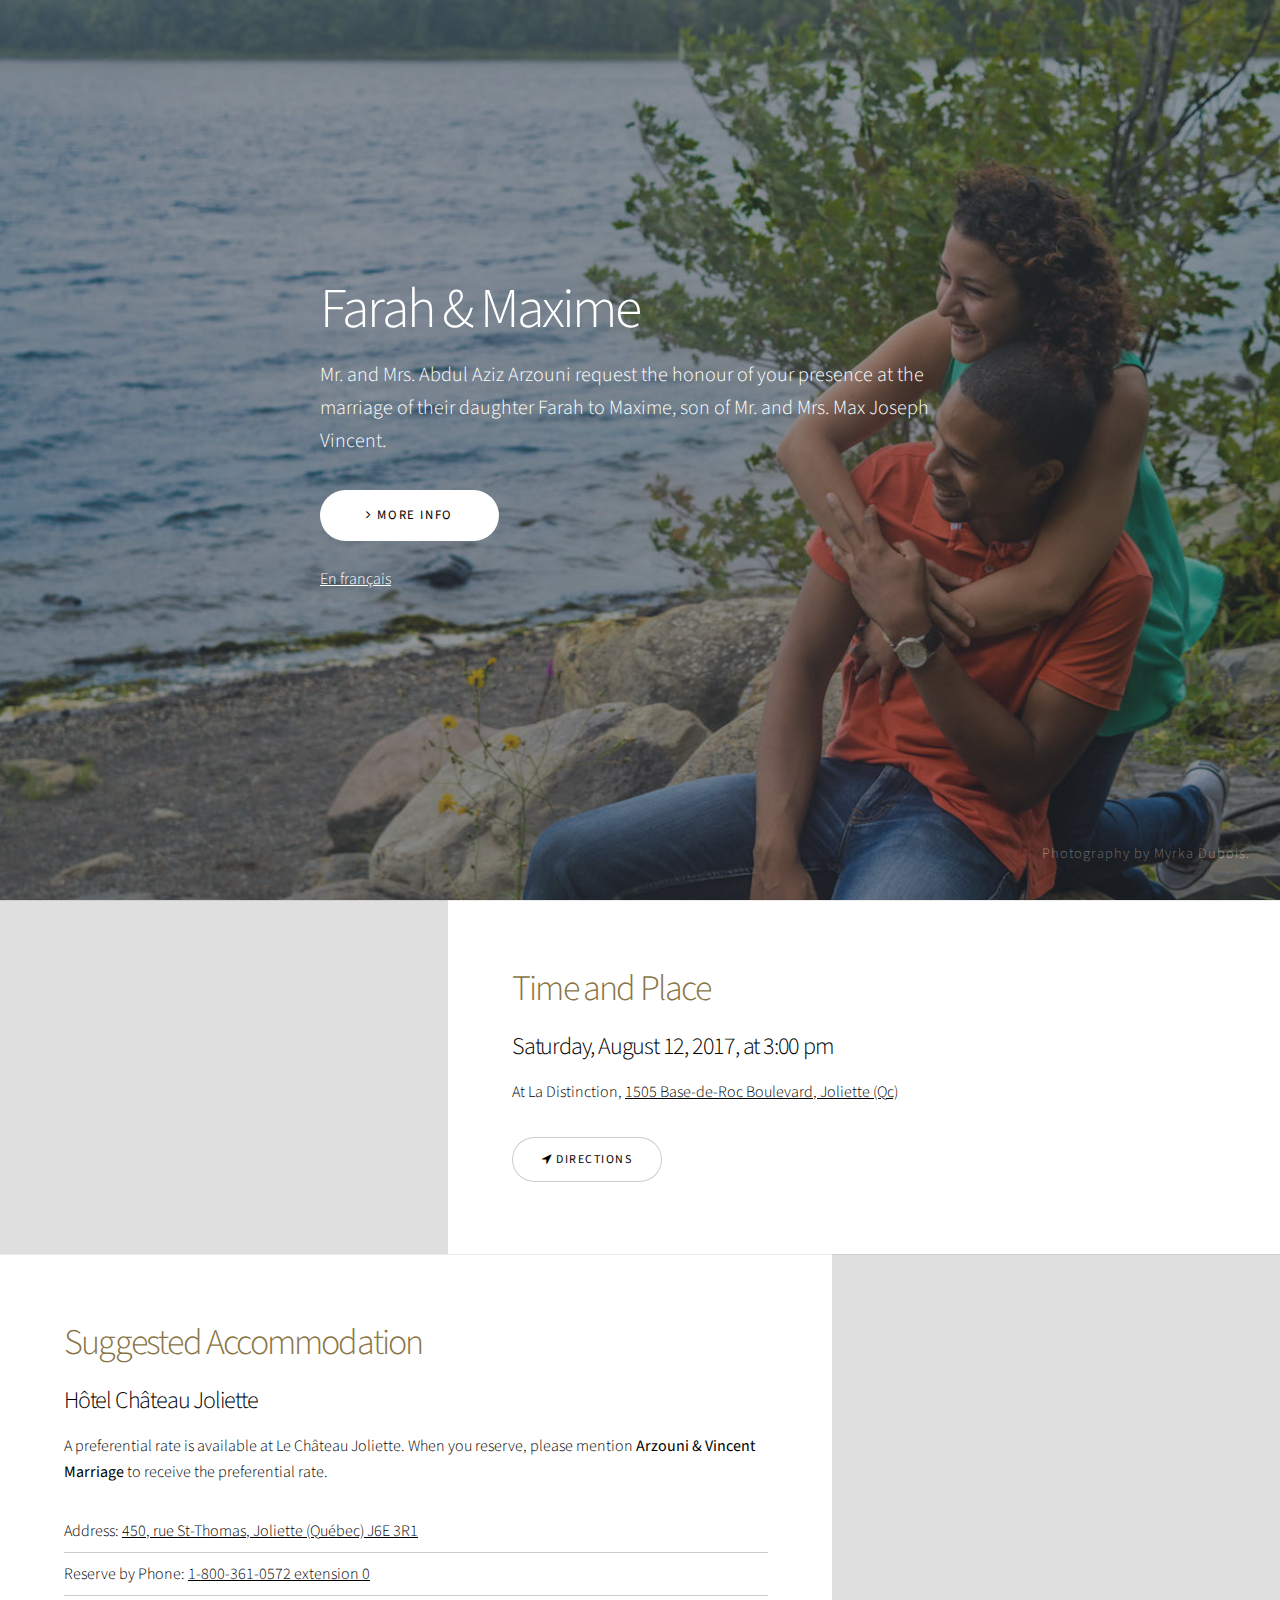
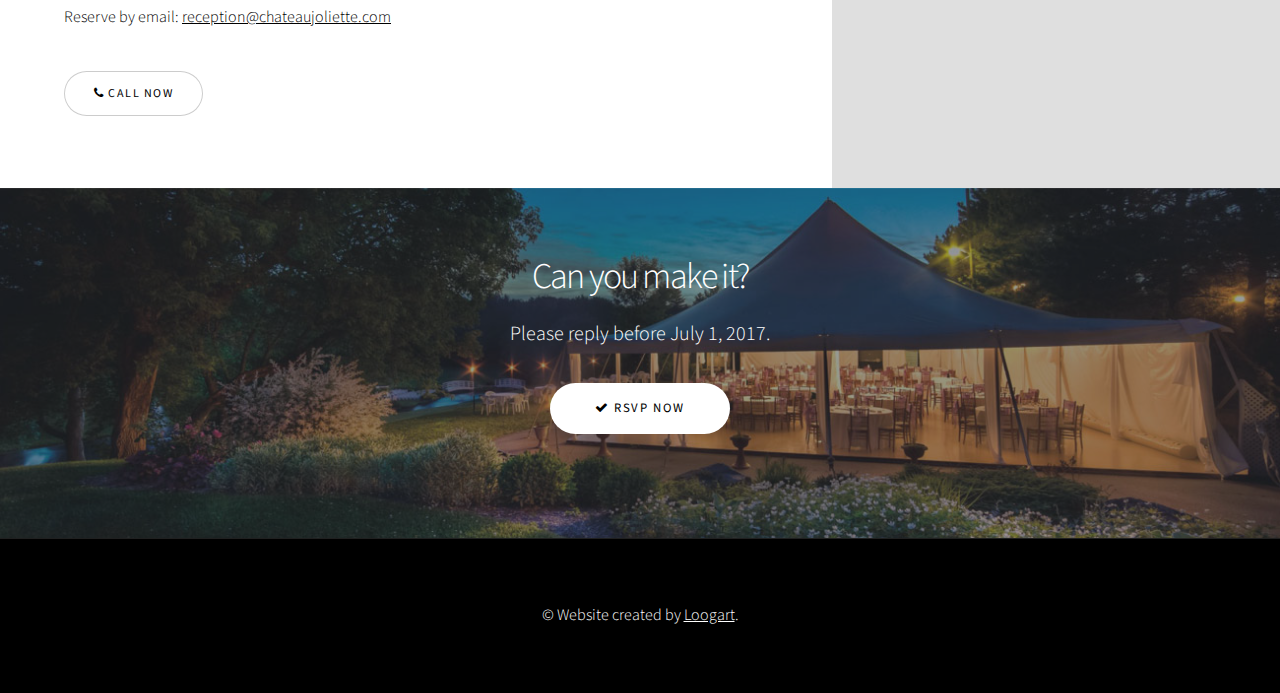
==== commit fe14a354: "updated content as per email, compressed images and added htaccess red remove .html extension" ====
--- a/wedding/index.html
+++ b/wedding/index.html
@@ -27,24 +27,26 @@
                     <!--]-->
                 </p>
                 <ul class="actions vertical">
-                    <li><a href="#first" class="button big wide smooth-scroll-middle special">More info</a></li>
-                    <li><a href="fr.html" class="smooth-scroll-middle special">En français</a></li>
-
+                    <li><a href="#first" class="button big wide smooth-scroll-middle special"><i class="fa fa-angle-right" aria-hidden="true"></i> More info</a></li>
+                    <li><a href="fr" class="smooth-scroll-middle special">En français</a></li>
                 </ul>
             </div>
+            <h5>Photography by Myrka Dubois.</h5>
+
             <div class="image image-bnw">
                 <img src="images/farahandmax.jpg" alt="" />
             </div>
+
         </section>
 
         <!-- Two -->
         <section class="banner spotlight style1 orient-right content-align-left image-position-center onscroll-image-fade-in" id="first">
             <div class="content">
                 <h2 class="gold">Time and Place</h2>
-                <h3>Saturday, August 12, 2017 at 3pm</h3>
+                <h3>Saturday, August 12, 2017, at 3:00 pm</h3>
                 <p>At La Distinction, <a href="https://www.google.ca/maps/place/1505+Boulevard+Base-de-Roc,+Joliette,+QC+J6E/@46.0053867,-73.416765,17z/data=!3m1!4b1!4m5!3m4!1s0x4cc8960269ba589b:0x1416054a2e3d92c6!8m2!3d46.005383!4d-73.414571" target="_blank">1505 Base-de-Roc Boulevard, Joliette (Qc)</a></p>
                 <ul class="actions vertical">
-                    <li><a href="https://www.google.ca/maps/place/1505+Boulevard+Base-de-Roc,+Joliette,+QC+J6E/@46.0053867,-73.416765,17z/data=!3m1!4b1!4m5!3m4!1s0x4cc8960269ba589b:0x1416054a2e3d92c6!8m2!3d46.005383!4d-73.414571" target="_blank" class="button">Directions</a></li>
+                    <li><a href="https://www.google.ca/maps/place/1505+Boulevard+Base-de-Roc,+Joliette,+QC+J6E/@46.0053867,-73.416765,17z/data=!3m1!4b1!4m5!3m4!1s0x4cc8960269ba589b:0x1416054a2e3d92c6!8m2!3d46.005383!4d-73.414571" target="_blank" class="button"><i class="fa fa-location-arrow" aria-hidden="true"></i> Directions</a></li>
                 </ul>
             </div>
             <div class="image">
@@ -55,16 +57,16 @@
         <!-- Three -->
         <section class="spotlight style1 orient-left content-align-left image-position-left onscroll-image-fade-in">
             <div class="content">
-                <h2 class="gold">Suggested Accomodations</h2>
+                <h2 class="gold">Suggested Accommodation</h2>
                 <h3>Hôtel Château Joliette</h3>
-                <p>A prefererential rate is available at Le Château Joliette. When you reserve, please mention <b>Arzouni &amp; Vindent Marriage</b> to receive the preferential.</p>
+                <p>A preferential rate is available at Le Château Joliette. When you reserve, please mention <b>Arzouni &amp; Vincent Marriage</b> to receive the preferential rate.</p>
                 <ul class="alt">
                     <li>Address: <a href="https://www.google.ca/maps/place/H%C3%B4tel+Ch%C3%A2teau+Joliette/@46.0249955,-73.4359205,17z/data=!3m1!4b1!4m5!3m4!1s0x4cc8bdbe3d3cdaaf:0x2468098e61aca390!8m2!3d46.0249918!4d-73.4337265" target="_blank">450, rue St-Thomas, Joliette (Québec) J6E 3R1</a></li>
                     <li>Reserve by Phone: <a href="tel:18003610572">1-800-361-0572 extension 0</a></li>
                     <li>Reserve by email: <a href="mailto:reception@chateaujoliette.com">reception@chateaujoliette.com</a></li>
                 </ul>
                 <ul class="actions vertical">
-                    <li><a href="mailto:18003610572" class="button">Call Now</a></li>
+                    <li><a href="tel:18003610572" class="button"><i class="fa fa-phone" aria-hidden="true"></i> Call Now</a></li>
                 </ul>
             </div>
             <div class="image">
@@ -79,11 +81,11 @@
             <div class="content">
                 <h2>Can you make it?</h2>
                 <p class="major">
-                    <!--[-->Please RSVP before July 1st, 2017.
+                    <!--[-->Please reply before July 1, 2017.
                     <!--]-->
                 </p>
                 <ul class="actions vertical">
-                    <li><a href="https://docs.google.com/a/loogart.com/forms/d/e/1FAIpQLSe2-Ui-mXJUmSm08CTuhIPDgu4rubA0uBnO_Hblo_Yg7tXXFg/viewform" target="_blank" class="button big wide special">RSVP Now</a></li>
+                    <li><a href="https://docs.google.com/a/loogart.com/forms/d/e/1FAIpQLSe2-Ui-mXJUmSm08CTuhIPDgu4rubA0uBnO_Hblo_Yg7tXXFg/viewform" target="_blank" class="button big wide special"><i class="fa fa-check" aria-hidden="true"></i> RSVP Now</a></li>
                 </ul>
             </div>
             <div class="image image-bnw">
@@ -96,8 +98,7 @@
         <!-- Footer -->
         <footer class="wrapper style1 align-center invert">
             <div class="inner">
-
-                <p>&copy; Created by <a href="https://loogart.com" target="_blank">Loogart</a>.</p>
+                <p>&copy; Website created by <a href="https://loogart.com" target="_blank">Loogart</a>. </p>
             </div>
         </footer>
 
@@ -113,4 +114,4 @@
 
 </body>
 
-</html>
+</html>--- a/wedding/assets/css/main.css
+++ b/wedding/assets/css/main.css
@@ -7,8530 +7,7917 @@
 	Free for personal and commercial use under the CCA 3.0 license (html5up.net/license)
 */
 
+
 /* Reset */
 
-	html, body, div, span, applet, object, iframe, h1, h2, h3, h4, h5, h6, p, blockquote, pre, a, abbr, acronym, address, big, cite, code, del, dfn, em, img, ins, kbd, q, s, samp, small, strike, strong, sub, sup, tt, var, b, u, i, center, dl, dt, dd, ol, ul, li, fieldset, form, label, legend, table, caption, tbody, tfoot, thead, tr, th, td, article, aside, canvas, details, embed, figure, figcaption, footer, header, hgroup, menu, nav, output, ruby, section, summary, time, mark, audio, video {
-		margin: 0;
-		padding: 0;
-		border: 0;
-		font-size: 100%;
-		font: inherit;
-		vertical-align: baseline;
-	}
-
-	article, aside, details, figcaption, figure, footer, header, hgroup, menu, nav, section {
-		display: block;
-	}
-
-	body {
-		line-height: 1;
-	}
-
-	ol, ul {
-		list-style: none;
-	}
-
-	blockquote, q {
-		quotes: none;
-	}
-
-	blockquote:before, blockquote:after, q:before, q:after {
-		content: '';
-		content: none;
-	}
-
-	table {
-		border-collapse: collapse;
-		border-spacing: 0;
-	}
-
-	body {
-		-webkit-text-size-adjust: none;
-	}
+html,
+body,
+div,
+span,
+applet,
+object,
+iframe,
+h1,
+h2,
+h3,
+h4,
+h5,
+h6,
+p,
+blockquote,
+pre,
+a,
+abbr,
+acronym,
+address,
+big,
+cite,
+code,
+del,
+dfn,
+em,
+img,
+ins,
+kbd,
+q,
+s,
+samp,
+small,
+strike,
+strong,
+sub,
+sup,
+tt,
+var,
+b,
+u,
+i,
+center,
+dl,
+dt,
+dd,
+ol,
+ul,
+li,
+fieldset,
+form,
+label,
+legend,
+table,
+caption,
+tbody,
+tfoot,
+thead,
+tr,
+th,
+td,
+article,
+aside,
+canvas,
+details,
+embed,
+figure,
+figcaption,
+footer,
+header,
+hgroup,
+menu,
+nav,
+output,
+ruby,
+section,
+summary,
+time,
+mark,
+audio,
+video {
+    margin: 0;
+    padding: 0;
+    border: 0;
+    font-size: 100%;
+    font: inherit;
+    vertical-align: baseline;
+}
+
+article,
+aside,
+details,
+figcaption,
+figure,
+footer,
+header,
+hgroup,
+menu,
+nav,
+section {
+    display: block;
+}
+
+body {
+    line-height: 1;
+}
+
+ol,
+ul {
+    list-style: none;
+}
+
+blockquote,
+q {
+    quotes: none;
+}
+
+blockquote:before,
+blockquote:after,
+q:before,
+q:after {
+    content: '';
+    content: none;
+}
+
+table {
+    border-collapse: collapse;
+    border-spacing: 0;
+}
+
+body {
+    -webkit-text-size-adjust: none;
+}
+
 
 /* Box Model */
 
-	*, *:before, *:after {
-		-moz-box-sizing: border-box;
-		-webkit-box-sizing: border-box;
-		box-sizing: border-box;
-	}
+*,
+*:before,
+*:after {
+    box-sizing: border-box;
+}
+
 
 /* Grid */
 
-	.row {
-		border-bottom: solid 1px transparent;
-		-moz-box-sizing: border-box;
-		-webkit-box-sizing: border-box;
-		box-sizing: border-box;
-	}
-
-	.row > * {
-		float: left;
-		-moz-box-sizing: border-box;
-		-webkit-box-sizing: border-box;
-		box-sizing: border-box;
-	}
-
-	.row:after, .row:before {
-		content: '';
-		display: block;
-		clear: both;
-		height: 0;
-	}
-
-	.row.uniform > * > :first-child {
-		margin-top: 0;
-	}
-
-	.row.uniform > * > :last-child {
-		margin-bottom: 0;
-	}
-
-	.row.\30 \25 > * {
-		padding: 0 0 0 0rem;
-	}
-
-	.row.\30 \25 {
-		margin: 0 0 -1px 0rem;
-	}
-
-	.row.uniform.\30 \25 > * {
-		padding: 0rem 0 0 0rem;
-	}
-
-	.row.uniform.\30 \25 {
-		margin: 0rem 0 -1px 0rem;
-	}
-
-	.row > * {
-		padding: 0 0 0 2rem;
-	}
-
-	.row {
-		margin: 0 0 -1px -2rem;
-	}
-
-	.row.uniform > * {
-		padding: 2rem 0 0 2rem;
-	}
-
-	.row.uniform {
-		margin: -2rem 0 -1px -2rem;
-	}
-
-	.row.\32 00\25 > * {
-		padding: 0 0 0 4rem;
-	}
-
-	.row.\32 00\25 {
-		margin: 0 0 -1px -4rem;
-	}
-
-	.row.uniform.\32 00\25 > * {
-		padding: 4rem 0 0 4rem;
-	}
-
-	.row.uniform.\32 00\25 {
-		margin: -4rem 0 -1px -4rem;
-	}
-
-	.row.\31 50\25 > * {
-		padding: 0 0 0 3rem;
-	}
-
-	.row.\31 50\25 {
-		margin: 0 0 -1px -3rem;
-	}
-
-	.row.uniform.\31 50\25 > * {
-		padding: 3rem 0 0 3rem;
-	}
-
-	.row.uniform.\31 50\25 {
-		margin: -3rem 0 -1px -3rem;
-	}
-
-	.row.\35 0\25 > * {
-		padding: 0 0 0 1rem;
-	}
-
-	.row.\35 0\25 {
-		margin: 0 0 -1px -1rem;
-	}
-
-	.row.uniform.\35 0\25 > * {
-		padding: 1rem 0 0 1rem;
-	}
-
-	.row.uniform.\35 0\25 {
-		margin: -1rem 0 -1px -1rem;
-	}
-
-	.row.\32 5\25 > * {
-		padding: 0 0 0 0.5rem;
-	}
-
-	.row.\32 5\25 {
-		margin: 0 0 -1px -0.5rem;
-	}
-
-	.row.uniform.\32 5\25 > * {
-		padding: 0.5rem 0 0 0.5rem;
-	}
-
-	.row.uniform.\32 5\25 {
-		margin: -0.5rem 0 -1px -0.5rem;
-	}
-
-	.\31 2u, .\31 2u\24 {
-		width: 100%;
-		clear: none;
-		margin-left: 0;
-	}
-
-	.\31 1u, .\31 1u\24 {
-		width: 91.6666666667%;
-		clear: none;
-		margin-left: 0;
-	}
-
-	.\31 0u, .\31 0u\24 {
-		width: 83.3333333333%;
-		clear: none;
-		margin-left: 0;
-	}
-
-	.\39 u, .\39 u\24 {
-		width: 75%;
-		clear: none;
-		margin-left: 0;
-	}
-
-	.\38 u, .\38 u\24 {
-		width: 66.6666666667%;
-		clear: none;
-		margin-left: 0;
-	}
-
-	.\37 u, .\37 u\24 {
-		width: 58.3333333333%;
-		clear: none;
-		margin-left: 0;
-	}
-
-	.\36 u, .\36 u\24 {
-		width: 50%;
-		clear: none;
-		margin-left: 0;
-	}
-
-	.\35 u, .\35 u\24 {
-		width: 41.6666666667%;
-		clear: none;
-		margin-left: 0;
-	}
-
-	.\34 u, .\34 u\24 {
-		width: 33.3333333333%;
-		clear: none;
-		margin-left: 0;
-	}
-
-	.\33 u, .\33 u\24 {
-		width: 25%;
-		clear: none;
-		margin-left: 0;
-	}
-
-	.\32 u, .\32 u\24 {
-		width: 16.6666666667%;
-		clear: none;
-		margin-left: 0;
-	}
-
-	.\31 u, .\31 u\24 {
-		width: 8.3333333333%;
-		clear: none;
-		margin-left: 0;
-	}
-
-	.\31 2u\24 + *,
-	.\31 1u\24 + *,
-	.\31 0u\24 + *,
-	.\39 u\24 + *,
-	.\38 u\24 + *,
-	.\37 u\24 + *,
-	.\36 u\24 + *,
-	.\35 u\24 + *,
-	.\34 u\24 + *,
-	.\33 u\24 + *,
-	.\32 u\24 + *,
-	.\31 u\24 + * {
-		clear: left;
-	}
-
-	.\-11u {
-		margin-left: 91.66667%;
-	}
-
-	.\-10u {
-		margin-left: 83.33333%;
-	}
-
-	.\-9u {
-		margin-left: 75%;
-	}
-
-	.\-8u {
-		margin-left: 66.66667%;
-	}
-
-	.\-7u {
-		margin-left: 58.33333%;
-	}
-
-	.\-6u {
-		margin-left: 50%;
-	}
-
-	.\-5u {
-		margin-left: 41.66667%;
-	}
-
-	.\-4u {
-		margin-left: 33.33333%;
-	}
-
-	.\-3u {
-		margin-left: 25%;
-	}
-
-	.\-2u {
-		margin-left: 16.66667%;
-	}
-
-	.\-1u {
-		margin-left: 8.33333%;
-	}
-
-	@media screen and (max-width: 1680px) {
-
-		.row > * {
-			padding: 0 0 0 2rem;
-		}
-
-		.row {
-			margin: 0 0 -1px -2rem;
-		}
-
-		.row.uniform > * {
-			padding: 2rem 0 0 2rem;
-		}
-
-		.row.uniform {
-			margin: -2rem 0 -1px -2rem;
-		}
-
-		.row.\32 00\25 > * {
-			padding: 0 0 0 4rem;
-		}
-
-		.row.\32 00\25 {
-			margin: 0 0 -1px -4rem;
-		}
-
-		.row.uniform.\32 00\25 > * {
-			padding: 4rem 0 0 4rem;
-		}
-
-		.row.uniform.\32 00\25 {
-			margin: -4rem 0 -1px -4rem;
-		}
-
-		.row.\31 50\25 > * {
-			padding: 0 0 0 3rem;
-		}
-
-		.row.\31 50\25 {
-			margin: 0 0 -1px -3rem;
-		}
-
-		.row.uniform.\31 50\25 > * {
-			padding: 3rem 0 0 3rem;
-		}
-
-		.row.uniform.\31 50\25 {
-			margin: -3rem 0 -1px -3rem;
-		}
-
-		.row.\35 0\25 > * {
-			padding: 0 0 0 1rem;
-		}
-
-		.row.\35 0\25 {
-			margin: 0 0 -1px -1rem;
-		}
-
-		.row.uniform.\35 0\25 > * {
-			padding: 1rem 0 0 1rem;
-		}
-
-		.row.uniform.\35 0\25 {
-			margin: -1rem 0 -1px -1rem;
-		}
-
-		.row.\32 5\25 > * {
-			padding: 0 0 0 0.5rem;
-		}
-
-		.row.\32 5\25 {
-			margin: 0 0 -1px -0.5rem;
-		}
-
-		.row.uniform.\32 5\25 > * {
-			padding: 0.5rem 0 0 0.5rem;
-		}
-
-		.row.uniform.\32 5\25 {
-			margin: -0.5rem 0 -1px -0.5rem;
-		}
-
-		.\31 2u\28xlarge\29, .\31 2u\24\28xlarge\29 {
-			width: 100%;
-			clear: none;
-			margin-left: 0;
-		}
-
-		.\31 1u\28xlarge\29, .\31 1u\24\28xlarge\29 {
-			width: 91.6666666667%;
-			clear: none;
-			margin-left: 0;
-		}
-
-		.\31 0u\28xlarge\29, .\31 0u\24\28xlarge\29 {
-			width: 83.3333333333%;
-			clear: none;
-			margin-left: 0;
-		}
-
-		.\39 u\28xlarge\29, .\39 u\24\28xlarge\29 {
-			width: 75%;
-			clear: none;
-			margin-left: 0;
-		}
-
-		.\38 u\28xlarge\29, .\38 u\24\28xlarge\29 {
-			width: 66.6666666667%;
-			clear: none;
-			margin-left: 0;
-		}
-
-		.\37 u\28xlarge\29, .\37 u\24\28xlarge\29 {
-			width: 58.3333333333%;
-			clear: none;
-			margin-left: 0;
-		}
-
-		.\36 u\28xlarge\29, .\36 u\24\28xlarge\29 {
-			width: 50%;
-			clear: none;
-			margin-left: 0;
-		}
-
-		.\35 u\28xlarge\29, .\35 u\24\28xlarge\29 {
-			width: 41.6666666667%;
-			clear: none;
-			margin-left: 0;
-		}
-
-		.\34 u\28xlarge\29, .\34 u\24\28xlarge\29 {
-			width: 33.3333333333%;
-			clear: none;
-			margin-left: 0;
-		}
-
-		.\33 u\28xlarge\29, .\33 u\24\28xlarge\29 {
-			width: 25%;
-			clear: none;
-			margin-left: 0;
-		}
-
-		.\32 u\28xlarge\29, .\32 u\24\28xlarge\29 {
-			width: 16.6666666667%;
-			clear: none;
-			margin-left: 0;
-		}
-
-		.\31 u\28xlarge\29, .\31 u\24\28xlarge\29 {
-			width: 8.3333333333%;
-			clear: none;
-			margin-left: 0;
-		}
-
-		.\31 2u\24\28xlarge\29 + *,
-		.\31 1u\24\28xlarge\29 + *,
-		.\31 0u\24\28xlarge\29 + *,
-		.\39 u\24\28xlarge\29 + *,
-		.\38 u\24\28xlarge\29 + *,
-		.\37 u\24\28xlarge\29 + *,
-		.\36 u\24\28xlarge\29 + *,
-		.\35 u\24\28xlarge\29 + *,
-		.\34 u\24\28xlarge\29 + *,
-		.\33 u\24\28xlarge\29 + *,
-		.\32 u\24\28xlarge\29 + *,
-		.\31 u\24\28xlarge\29 + * {
-			clear: left;
-		}
-
-		.\-11u\28xlarge\29 {
-			margin-left: 91.66667%;
-		}
-
-		.\-10u\28xlarge\29 {
-			margin-left: 83.33333%;
-		}
-
-		.\-9u\28xlarge\29 {
-			margin-left: 75%;
-		}
-
-		.\-8u\28xlarge\29 {
-			margin-left: 66.66667%;
-		}
-
-		.\-7u\28xlarge\29 {
-			margin-left: 58.33333%;
-		}
-
-		.\-6u\28xlarge\29 {
-			margin-left: 50%;
-		}
-
-		.\-5u\28xlarge\29 {
-			margin-left: 41.66667%;
-		}
-
-		.\-4u\28xlarge\29 {
-			margin-left: 33.33333%;
-		}
-
-		.\-3u\28xlarge\29 {
-			margin-left: 25%;
-		}
-
-		.\-2u\28xlarge\29 {
-			margin-left: 16.66667%;
-		}
-
-		.\-1u\28xlarge\29 {
-			margin-left: 8.33333%;
-		}
-
-	}
-
-	@media screen and (max-width: 1280px) {
-
-		.row > * {
-			padding: 0 0 0 2rem;
-		}
-
-		.row {
-			margin: 0 0 -1px -2rem;
-		}
-
-		.row.uniform > * {
-			padding: 2rem 0 0 2rem;
-		}
-
-		.row.uniform {
-			margin: -2rem 0 -1px -2rem;
-		}
-
-		.row.\32 00\25 > * {
-			padding: 0 0 0 4rem;
-		}
-
-		.row.\32 00\25 {
-			margin: 0 0 -1px -4rem;
-		}
-
-		.row.uniform.\32 00\25 > * {
-			padding: 4rem 0 0 4rem;
-		}
-
-		.row.uniform.\32 00\25 {
-			margin: -4rem 0 -1px -4rem;
-		}
-
-		.row.\31 50\25 > * {
-			padding: 0 0 0 3rem;
-		}
-
-		.row.\31 50\25 {
-			margin: 0 0 -1px -3rem;
-		}
-
-		.row.uniform.\31 50\25 > * {
-			padding: 3rem 0 0 3rem;
-		}
-
-		.row.uniform.\31 50\25 {
-			margin: -3rem 0 -1px -3rem;
-		}
-
-		.row.\35 0\25 > * {
-			padding: 0 0 0 1rem;
-		}
-
-		.row.\35 0\25 {
-			margin: 0 0 -1px -1rem;
-		}
-
-		.row.uniform.\35 0\25 > * {
-			padding: 1rem 0 0 1rem;
-		}
-
-		.row.uniform.\35 0\25 {
-			margin: -1rem 0 -1px -1rem;
-		}
-
-		.row.\32 5\25 > * {
-			padding: 0 0 0 0.5rem;
-		}
-
-		.row.\32 5\25 {
-			margin: 0 0 -1px -0.5rem;
-		}
-
-		.row.uniform.\32 5\25 > * {
-			padding: 0.5rem 0 0 0.5rem;
-		}
-
-		.row.uniform.\32 5\25 {
-			margin: -0.5rem 0 -1px -0.5rem;
-		}
-
-		.\31 2u\28large\29, .\31 2u\24\28large\29 {
-			width: 100%;
-			clear: none;
-			margin-left: 0;
-		}
-
-		.\31 1u\28large\29, .\31 1u\24\28large\29 {
-			width: 91.6666666667%;
-			clear: none;
-			margin-left: 0;
-		}
-
-		.\31 0u\28large\29, .\31 0u\24\28large\29 {
-			width: 83.3333333333%;
-			clear: none;
-			margin-left: 0;
-		}
-
-		.\39 u\28large\29, .\39 u\24\28large\29 {
-			width: 75%;
-			clear: none;
-			margin-left: 0;
-		}
-
-		.\38 u\28large\29, .\38 u\24\28large\29 {
-			width: 66.6666666667%;
-			clear: none;
-			margin-left: 0;
-		}
-
-		.\37 u\28large\29, .\37 u\24\28large\29 {
-			width: 58.3333333333%;
-			clear: none;
-			margin-left: 0;
-		}
-
-		.\36 u\28large\29, .\36 u\24\28large\29 {
-			width: 50%;
-			clear: none;
-			margin-left: 0;
-		}
-
-		.\35 u\28large\29, .\35 u\24\28large\29 {
-			width: 41.6666666667%;
-			clear: none;
-			margin-left: 0;
-		}
-
-		.\34 u\28large\29, .\34 u\24\28large\29 {
-			width: 33.3333333333%;
-			clear: none;
-			margin-left: 0;
-		}
-
-		.\33 u\28large\29, .\33 u\24\28large\29 {
-			width: 25%;
-			clear: none;
-			margin-left: 0;
-		}
-
-		.\32 u\28large\29, .\32 u\24\28large\29 {
-			width: 16.6666666667%;
-			clear: none;
-			margin-left: 0;
-		}
-
-		.\31 u\28large\29, .\31 u\24\28large\29 {
-			width: 8.3333333333%;
-			clear: none;
-			margin-left: 0;
-		}
-
-		.\31 2u\24\28large\29 + *,
-		.\31 1u\24\28large\29 + *,
-		.\31 0u\24\28large\29 + *,
-		.\39 u\24\28large\29 + *,
-		.\38 u\24\28large\29 + *,
-		.\37 u\24\28large\29 + *,
-		.\36 u\24\28large\29 + *,
-		.\35 u\24\28large\29 + *,
-		.\34 u\24\28large\29 + *,
-		.\33 u\24\28large\29 + *,
-		.\32 u\24\28large\29 + *,
-		.\31 u\24\28large\29 + * {
-			clear: left;
-		}
-
-		.\-11u\28large\29 {
-			margin-left: 91.66667%;
-		}
-
-		.\-10u\28large\29 {
-			margin-left: 83.33333%;
-		}
-
-		.\-9u\28large\29 {
-			margin-left: 75%;
-		}
-
-		.\-8u\28large\29 {
-			margin-left: 66.66667%;
-		}
-
-		.\-7u\28large\29 {
-			margin-left: 58.33333%;
-		}
-
-		.\-6u\28large\29 {
-			margin-left: 50%;
-		}
-
-		.\-5u\28large\29 {
-			margin-left: 41.66667%;
-		}
-
-		.\-4u\28large\29 {
-			margin-left: 33.33333%;
-		}
-
-		.\-3u\28large\29 {
-			margin-left: 25%;
-		}
-
-		.\-2u\28large\29 {
-			margin-left: 16.66667%;
-		}
-
-		.\-1u\28large\29 {
-			margin-left: 8.33333%;
-		}
-
-	}
-
-	@media screen and (max-width: 980px) {
-
-		.row > * {
-			padding: 0 0 0 2rem;
-		}
-
-		.row {
-			margin: 0 0 -1px -2rem;
-		}
-
-		.row.uniform > * {
-			padding: 2rem 0 0 2rem;
-		}
-
-		.row.uniform {
-			margin: -2rem 0 -1px -2rem;
-		}
-
-		.row.\32 00\25 > * {
-			padding: 0 0 0 4rem;
-		}
-
-		.row.\32 00\25 {
-			margin: 0 0 -1px -4rem;
-		}
-
-		.row.uniform.\32 00\25 > * {
-			padding: 4rem 0 0 4rem;
-		}
-
-		.row.uniform.\32 00\25 {
-			margin: -4rem 0 -1px -4rem;
-		}
-
-		.row.\31 50\25 > * {
-			padding: 0 0 0 3rem;
-		}
-
-		.row.\31 50\25 {
-			margin: 0 0 -1px -3rem;
-		}
-
-		.row.uniform.\31 50\25 > * {
-			padding: 3rem 0 0 3rem;
-		}
-
-		.row.uniform.\31 50\25 {
-			margin: -3rem 0 -1px -3rem;
-		}
-
-		.row.\35 0\25 > * {
-			padding: 0 0 0 1rem;
-		}
-
-		.row.\35 0\25 {
-			margin: 0 0 -1px -1rem;
-		}
-
-		.row.uniform.\35 0\25 > * {
-			padding: 1rem 0 0 1rem;
-		}
-
-		.row.uniform.\35 0\25 {
-			margin: -1rem 0 -1px -1rem;
-		}
-
-		.row.\32 5\25 > * {
-			padding: 0 0 0 0.5rem;
-		}
-
-		.row.\32 5\25 {
-			margin: 0 0 -1px -0.5rem;
-		}
-
-		.row.uniform.\32 5\25 > * {
-			padding: 0.5rem 0 0 0.5rem;
-		}
-
-		.row.uniform.\32 5\25 {
-			margin: -0.5rem 0 -1px -0.5rem;
-		}
-
-		.\31 2u\28medium\29, .\31 2u\24\28medium\29 {
-			width: 100%;
-			clear: none;
-			margin-left: 0;
-		}
-
-		.\31 1u\28medium\29, .\31 1u\24\28medium\29 {
-			width: 91.6666666667%;
-			clear: none;
-			margin-left: 0;
-		}
-
-		.\31 0u\28medium\29, .\31 0u\24\28medium\29 {
-			width: 83.3333333333%;
-			clear: none;
-			margin-left: 0;
-		}
-
-		.\39 u\28medium\29, .\39 u\24\28medium\29 {
-			width: 75%;
-			clear: none;
-			margin-left: 0;
-		}
-
-		.\38 u\28medium\29, .\38 u\24\28medium\29 {
-			width: 66.6666666667%;
-			clear: none;
-			margin-left: 0;
-		}
-
-		.\37 u\28medium\29, .\37 u\24\28medium\29 {
-			width: 58.3333333333%;
-			clear: none;
-			margin-left: 0;
-		}
-
-		.\36 u\28medium\29, .\36 u\24\28medium\29 {
-			width: 50%;
-			clear: none;
-			margin-left: 0;
-		}
-
-		.\35 u\28medium\29, .\35 u\24\28medium\29 {
-			width: 41.6666666667%;
-			clear: none;
-			margin-left: 0;
-		}
-
-		.\34 u\28medium\29, .\34 u\24\28medium\29 {
-			width: 33.3333333333%;
-			clear: none;
-			margin-left: 0;
-		}
-
-		.\33 u\28medium\29, .\33 u\24\28medium\29 {
-			width: 25%;
-			clear: none;
-			margin-left: 0;
-		}
-
-		.\32 u\28medium\29, .\32 u\24\28medium\29 {
-			width: 16.6666666667%;
-			clear: none;
-			margin-left: 0;
-		}
-
-		.\31 u\28medium\29, .\31 u\24\28medium\29 {
-			width: 8.3333333333%;
-			clear: none;
-			margin-left: 0;
-		}
-
-		.\31 2u\24\28medium\29 + *,
-		.\31 1u\24\28medium\29 + *,
-		.\31 0u\24\28medium\29 + *,
-		.\39 u\24\28medium\29 + *,
-		.\38 u\24\28medium\29 + *,
-		.\37 u\24\28medium\29 + *,
-		.\36 u\24\28medium\29 + *,
-		.\35 u\24\28medium\29 + *,
-		.\34 u\24\28medium\29 + *,
-		.\33 u\24\28medium\29 + *,
-		.\32 u\24\28medium\29 + *,
-		.\31 u\24\28medium\29 + * {
-			clear: left;
-		}
-
-		.\-11u\28medium\29 {
-			margin-left: 91.66667%;
-		}
-
-		.\-10u\28medium\29 {
-			margin-left: 83.33333%;
-		}
-
-		.\-9u\28medium\29 {
-			margin-left: 75%;
-		}
-
-		.\-8u\28medium\29 {
-			margin-left: 66.66667%;
-		}
-
-		.\-7u\28medium\29 {
-			margin-left: 58.33333%;
-		}
-
-		.\-6u\28medium\29 {
-			margin-left: 50%;
-		}
-
-		.\-5u\28medium\29 {
-			margin-left: 41.66667%;
-		}
-
-		.\-4u\28medium\29 {
-			margin-left: 33.33333%;
-		}
-
-		.\-3u\28medium\29 {
-			margin-left: 25%;
-		}
-
-		.\-2u\28medium\29 {
-			margin-left: 16.66667%;
-		}
-
-		.\-1u\28medium\29 {
-			margin-left: 8.33333%;
-		}
-
-	}
-
-	@media screen and (max-width: 736px) {
-
-		.row > * {
-			padding: 0 0 0 2rem;
-		}
-
-		.row {
-			margin: 0 0 -1px -2rem;
-		}
-
-		.row.uniform > * {
-			padding: 2rem 0 0 2rem;
-		}
-
-		.row.uniform {
-			margin: -2rem 0 -1px -2rem;
-		}
-
-		.row.\32 00\25 > * {
-			padding: 0 0 0 4rem;
-		}
-
-		.row.\32 00\25 {
-			margin: 0 0 -1px -4rem;
-		}
-
-		.row.uniform.\32 00\25 > * {
-			padding: 4rem 0 0 4rem;
-		}
-
-		.row.uniform.\32 00\25 {
-			margin: -4rem 0 -1px -4rem;
-		}
-
-		.row.\31 50\25 > * {
-			padding: 0 0 0 3rem;
-		}
-
-		.row.\31 50\25 {
-			margin: 0 0 -1px -3rem;
-		}
-
-		.row.uniform.\31 50\25 > * {
-			padding: 3rem 0 0 3rem;
-		}
-
-		.row.uniform.\31 50\25 {
-			margin: -3rem 0 -1px -3rem;
-		}
-
-		.row.\35 0\25 > * {
-			padding: 0 0 0 1rem;
-		}
-
-		.row.\35 0\25 {
-			margin: 0 0 -1px -1rem;
-		}
-
-		.row.uniform.\35 0\25 > * {
-			padding: 1rem 0 0 1rem;
-		}
-
-		.row.uniform.\35 0\25 {
-			margin: -1rem 0 -1px -1rem;
-		}
-
-		.row.\32 5\25 > * {
-			padding: 0 0 0 0.5rem;
-		}
-
-		.row.\32 5\25 {
-			margin: 0 0 -1px -0.5rem;
-		}
-
-		.row.uniform.\32 5\25 > * {
-			padding: 0.5rem 0 0 0.5rem;
-		}
-
-		.row.uniform.\32 5\25 {
-			margin: -0.5rem 0 -1px -0.5rem;
-		}
-
-		.\31 2u\28small\29, .\31 2u\24\28small\29 {
-			width: 100%;
-			clear: none;
-			margin-left: 0;
-		}
-
-		.\31 1u\28small\29, .\31 1u\24\28small\29 {
-			width: 91.6666666667%;
-			clear: none;
-			margin-left: 0;
-		}
-
-		.\31 0u\28small\29, .\31 0u\24\28small\29 {
-			width: 83.3333333333%;
-			clear: none;
-			margin-left: 0;
-		}
-
-		.\39 u\28small\29, .\39 u\24\28small\29 {
-			width: 75%;
-			clear: none;
-			margin-left: 0;
-		}
-
-		.\38 u\28small\29, .\38 u\24\28small\29 {
-			width: 66.6666666667%;
-			clear: none;
-			margin-left: 0;
-		}
-
-		.\37 u\28small\29, .\37 u\24\28small\29 {
-			width: 58.3333333333%;
-			clear: none;
-			margin-left: 0;
-		}
-
-		.\36 u\28small\29, .\36 u\24\28small\29 {
-			width: 50%;
-			clear: none;
-			margin-left: 0;
-		}
-
-		.\35 u\28small\29, .\35 u\24\28small\29 {
-			width: 41.6666666667%;
-			clear: none;
-			margin-left: 0;
-		}
-
-		.\34 u\28small\29, .\34 u\24\28small\29 {
-			width: 33.3333333333%;
-			clear: none;
-			margin-left: 0;
-		}
-
-		.\33 u\28small\29, .\33 u\24\28small\29 {
-			width: 25%;
-			clear: none;
-			margin-left: 0;
-		}
-
-		.\32 u\28small\29, .\32 u\24\28small\29 {
-			width: 16.6666666667%;
-			clear: none;
-			margin-left: 0;
-		}
-
-		.\31 u\28small\29, .\31 u\24\28small\29 {
-			width: 8.3333333333%;
-			clear: none;
-			margin-left: 0;
-		}
-
-		.\31 2u\24\28small\29 + *,
-		.\31 1u\24\28small\29 + *,
-		.\31 0u\24\28small\29 + *,
-		.\39 u\24\28small\29 + *,
-		.\38 u\24\28small\29 + *,
-		.\37 u\24\28small\29 + *,
-		.\36 u\24\28small\29 + *,
-		.\35 u\24\28small\29 + *,
-		.\34 u\24\28small\29 + *,
-		.\33 u\24\28small\29 + *,
-		.\32 u\24\28small\29 + *,
-		.\31 u\24\28small\29 + * {
-			clear: left;
-		}
-
-		.\-11u\28small\29 {
-			margin-left: 91.66667%;
-		}
-
-		.\-10u\28small\29 {
-			margin-left: 83.33333%;
-		}
-
-		.\-9u\28small\29 {
-			margin-left: 75%;
-		}
-
-		.\-8u\28small\29 {
-			margin-left: 66.66667%;
-		}
-
-		.\-7u\28small\29 {
-			margin-left: 58.33333%;
-		}
-
-		.\-6u\28small\29 {
-			margin-left: 50%;
-		}
-
-		.\-5u\28small\29 {
-			margin-left: 41.66667%;
-		}
-
-		.\-4u\28small\29 {
-			margin-left: 33.33333%;
-		}
-
-		.\-3u\28small\29 {
-			margin-left: 25%;
-		}
-
-		.\-2u\28small\29 {
-			margin-left: 16.66667%;
-		}
-
-		.\-1u\28small\29 {
-			margin-left: 8.33333%;
-		}
-
-	}
-
-	@media screen and (max-width: 480px) {
-
-		.row > * {
-			padding: 0 0 0 2rem;
-		}
-
-		.row {
-			margin: 0 0 -1px -2rem;
-		}
-
-		.row.uniform > * {
-			padding: 2rem 0 0 2rem;
-		}
-
-		.row.uniform {
-			margin: -2rem 0 -1px -2rem;
-		}
-
-		.row.\32 00\25 > * {
-			padding: 0 0 0 4rem;
-		}
-
-		.row.\32 00\25 {
-			margin: 0 0 -1px -4rem;
-		}
-
-		.row.uniform.\32 00\25 > * {
-			padding: 4rem 0 0 4rem;
-		}
-
-		.row.uniform.\32 00\25 {
-			margin: -4rem 0 -1px -4rem;
-		}
-
-		.row.\31 50\25 > * {
-			padding: 0 0 0 3rem;
-		}
-
-		.row.\31 50\25 {
-			margin: 0 0 -1px -3rem;
-		}
-
-		.row.uniform.\31 50\25 > * {
-			padding: 3rem 0 0 3rem;
-		}
-
-		.row.uniform.\31 50\25 {
-			margin: -3rem 0 -1px -3rem;
-		}
-
-		.row.\35 0\25 > * {
-			padding: 0 0 0 1rem;
-		}
-
-		.row.\35 0\25 {
-			margin: 0 0 -1px -1rem;
-		}
-
-		.row.uniform.\35 0\25 > * {
-			padding: 1rem 0 0 1rem;
-		}
-
-		.row.uniform.\35 0\25 {
-			margin: -1rem 0 -1px -1rem;
-		}
-
-		.row.\32 5\25 > * {
-			padding: 0 0 0 0.5rem;
-		}
-
-		.row.\32 5\25 {
-			margin: 0 0 -1px -0.5rem;
-		}
-
-		.row.uniform.\32 5\25 > * {
-			padding: 0.5rem 0 0 0.5rem;
-		}
-
-		.row.uniform.\32 5\25 {
-			margin: -0.5rem 0 -1px -0.5rem;
-		}
-
-		.\31 2u\28xsmall\29, .\31 2u\24\28xsmall\29 {
-			width: 100%;
-			clear: none;
-			margin-left: 0;
-		}
-
-		.\31 1u\28xsmall\29, .\31 1u\24\28xsmall\29 {
-			width: 91.6666666667%;
-			clear: none;
-			margin-left: 0;
-		}
-
-		.\31 0u\28xsmall\29, .\31 0u\24\28xsmall\29 {
-			width: 83.3333333333%;
-			clear: none;
-			margin-left: 0;
-		}
-
-		.\39 u\28xsmall\29, .\39 u\24\28xsmall\29 {
-			width: 75%;
-			clear: none;
-			margin-left: 0;
-		}
-
-		.\38 u\28xsmall\29, .\38 u\24\28xsmall\29 {
-			width: 66.6666666667%;
-			clear: none;
-			margin-left: 0;
-		}
-
-		.\37 u\28xsmall\29, .\37 u\24\28xsmall\29 {
-			width: 58.3333333333%;
-			clear: none;
-			margin-left: 0;
-		}
-
-		.\36 u\28xsmall\29, .\36 u\24\28xsmall\29 {
-			width: 50%;
-			clear: none;
-			margin-left: 0;
-		}
-
-		.\35 u\28xsmall\29, .\35 u\24\28xsmall\29 {
-			width: 41.6666666667%;
-			clear: none;
-			margin-left: 0;
-		}
-
-		.\34 u\28xsmall\29, .\34 u\24\28xsmall\29 {
-			width: 33.3333333333%;
-			clear: none;
-			margin-left: 0;
-		}
-
-		.\33 u\28xsmall\29, .\33 u\24\28xsmall\29 {
-			width: 25%;
-			clear: none;
-			margin-left: 0;
-		}
-
-		.\32 u\28xsmall\29, .\32 u\24\28xsmall\29 {
-			width: 16.6666666667%;
-			clear: none;
-			margin-left: 0;
-		}
-
-		.\31 u\28xsmall\29, .\31 u\24\28xsmall\29 {
-			width: 8.3333333333%;
-			clear: none;
-			margin-left: 0;
-		}
-
-		.\31 2u\24\28xsmall\29 + *,
-		.\31 1u\24\28xsmall\29 + *,
-		.\31 0u\24\28xsmall\29 + *,
-		.\39 u\24\28xsmall\29 + *,
-		.\38 u\24\28xsmall\29 + *,
-		.\37 u\24\28xsmall\29 + *,
-		.\36 u\24\28xsmall\29 + *,
-		.\35 u\24\28xsmall\29 + *,
-		.\34 u\24\28xsmall\29 + *,
-		.\33 u\24\28xsmall\29 + *,
-		.\32 u\24\28xsmall\29 + *,
-		.\31 u\24\28xsmall\29 + * {
-			clear: left;
-		}
-
-		.\-11u\28xsmall\29 {
-			margin-left: 91.66667%;
-		}
-
-		.\-10u\28xsmall\29 {
-			margin-left: 83.33333%;
-		}
-
-		.\-9u\28xsmall\29 {
-			margin-left: 75%;
-		}
-
-		.\-8u\28xsmall\29 {
-			margin-left: 66.66667%;
-		}
-
-		.\-7u\28xsmall\29 {
-			margin-left: 58.33333%;
-		}
-
-		.\-6u\28xsmall\29 {
-			margin-left: 50%;
-		}
-
-		.\-5u\28xsmall\29 {
-			margin-left: 41.66667%;
-		}
-
-		.\-4u\28xsmall\29 {
-			margin-left: 33.33333%;
-		}
-
-		.\-3u\28xsmall\29 {
-			margin-left: 25%;
-		}
-
-		.\-2u\28xsmall\29 {
-			margin-left: 16.66667%;
-		}
-
-		.\-1u\28xsmall\29 {
-			margin-left: 8.33333%;
-		}
-
-	}
-
-	@media screen and (max-width: 360px) {
-
-		.row > * {
-			padding: 0 0 0 2rem;
-		}
-
-		.row {
-			margin: 0 0 -1px -2rem;
-		}
-
-		.row.uniform > * {
-			padding: 2rem 0 0 2rem;
-		}
-
-		.row.uniform {
-			margin: -2rem 0 -1px -2rem;
-		}
-
-		.row.\32 00\25 > * {
-			padding: 0 0 0 4rem;
-		}
-
-		.row.\32 00\25 {
-			margin: 0 0 -1px -4rem;
-		}
-
-		.row.uniform.\32 00\25 > * {
-			padding: 4rem 0 0 4rem;
-		}
-
-		.row.uniform.\32 00\25 {
-			margin: -4rem 0 -1px -4rem;
-		}
-
-		.row.\31 50\25 > * {
-			padding: 0 0 0 3rem;
-		}
-
-		.row.\31 50\25 {
-			margin: 0 0 -1px -3rem;
-		}
-
-		.row.uniform.\31 50\25 > * {
-			padding: 3rem 0 0 3rem;
-		}
-
-		.row.uniform.\31 50\25 {
-			margin: -3rem 0 -1px -3rem;
-		}
-
-		.row.\35 0\25 > * {
-			padding: 0 0 0 1rem;
-		}
-
-		.row.\35 0\25 {
-			margin: 0 0 -1px -1rem;
-		}
-
-		.row.uniform.\35 0\25 > * {
-			padding: 1rem 0 0 1rem;
-		}
-
-		.row.uniform.\35 0\25 {
-			margin: -1rem 0 -1px -1rem;
-		}
-
-		.row.\32 5\25 > * {
-			padding: 0 0 0 0.5rem;
-		}
-
-		.row.\32 5\25 {
-			margin: 0 0 -1px -0.5rem;
-		}
-
-		.row.uniform.\32 5\25 > * {
-			padding: 0.5rem 0 0 0.5rem;
-		}
-
-		.row.uniform.\32 5\25 {
-			margin: -0.5rem 0 -1px -0.5rem;
-		}
-
-		.\31 2u\28xxsmall\29, .\31 2u\24\28xxsmall\29 {
-			width: 100%;
-			clear: none;
-			margin-left: 0;
-		}
-
-		.\31 1u\28xxsmall\29, .\31 1u\24\28xxsmall\29 {
-			width: 91.6666666667%;
-			clear: none;
-			margin-left: 0;
-		}
-
-		.\31 0u\28xxsmall\29, .\31 0u\24\28xxsmall\29 {
-			width: 83.3333333333%;
-			clear: none;
-			margin-left: 0;
-		}
-
-		.\39 u\28xxsmall\29, .\39 u\24\28xxsmall\29 {
-			width: 75%;
-			clear: none;
-			margin-left: 0;
-		}
-
-		.\38 u\28xxsmall\29, .\38 u\24\28xxsmall\29 {
-			width: 66.6666666667%;
-			clear: none;
-			margin-left: 0;
-		}
-
-		.\37 u\28xxsmall\29, .\37 u\24\28xxsmall\29 {
-			width: 58.3333333333%;
-			clear: none;
-			margin-left: 0;
-		}
-
-		.\36 u\28xxsmall\29, .\36 u\24\28xxsmall\29 {
-			width: 50%;
-			clear: none;
-			margin-left: 0;
-		}
-
-		.\35 u\28xxsmall\29, .\35 u\24\28xxsmall\29 {
-			width: 41.6666666667%;
-			clear: none;
-			margin-left: 0;
-		}
-
-		.\34 u\28xxsmall\29, .\34 u\24\28xxsmall\29 {
-			width: 33.3333333333%;
-			clear: none;
-			margin-left: 0;
-		}
-
-		.\33 u\28xxsmall\29, .\33 u\24\28xxsmall\29 {
-			width: 25%;
-			clear: none;
-			margin-left: 0;
-		}
-
-		.\32 u\28xxsmall\29, .\32 u\24\28xxsmall\29 {
-			width: 16.6666666667%;
-			clear: none;
-			margin-left: 0;
-		}
-
-		.\31 u\28xxsmall\29, .\31 u\24\28xxsmall\29 {
-			width: 8.3333333333%;
-			clear: none;
-			margin-left: 0;
-		}
-
-		.\31 2u\24\28xxsmall\29 + *,
-		.\31 1u\24\28xxsmall\29 + *,
-		.\31 0u\24\28xxsmall\29 + *,
-		.\39 u\24\28xxsmall\29 + *,
-		.\38 u\24\28xxsmall\29 + *,
-		.\37 u\24\28xxsmall\29 + *,
-		.\36 u\24\28xxsmall\29 + *,
-		.\35 u\24\28xxsmall\29 + *,
-		.\34 u\24\28xxsmall\29 + *,
-		.\33 u\24\28xxsmall\29 + *,
-		.\32 u\24\28xxsmall\29 + *,
-		.\31 u\24\28xxsmall\29 + * {
-			clear: left;
-		}
-
-		.\-11u\28xxsmall\29 {
-			margin-left: 91.66667%;
-		}
-
-		.\-10u\28xxsmall\29 {
-			margin-left: 83.33333%;
-		}
-
-		.\-9u\28xxsmall\29 {
-			margin-left: 75%;
-		}
-
-		.\-8u\28xxsmall\29 {
-			margin-left: 66.66667%;
-		}
-
-		.\-7u\28xxsmall\29 {
-			margin-left: 58.33333%;
-		}
-
-		.\-6u\28xxsmall\29 {
-			margin-left: 50%;
-		}
-
-		.\-5u\28xxsmall\29 {
-			margin-left: 41.66667%;
-		}
-
-		.\-4u\28xxsmall\29 {
-			margin-left: 33.33333%;
-		}
-
-		.\-3u\28xxsmall\29 {
-			margin-left: 25%;
-		}
-
-		.\-2u\28xxsmall\29 {
-			margin-left: 16.66667%;
-		}
-
-		.\-1u\28xxsmall\29 {
-			margin-left: 8.33333%;
-		}
-
-	}
+.row {
+    border-bottom: solid 1px transparent;
+    box-sizing: border-box;
+}
+
+.row > * {
+    float: left;
+    box-sizing: border-box;
+}
+
+.row:after,
+.row:before {
+    content: '';
+    display: block;
+    clear: both;
+    height: 0;
+}
+
+.row.uniform > * >:first-child {
+    margin-top: 0;
+}
+
+.row.uniform > * >:last-child {
+    margin-bottom: 0;
+}
+
+.row.\30 \25 > * {
+    padding: 0 0 0 0rem;
+}
+
+.row.\30 \25 {
+    margin: 0 0 -1px 0rem;
+}
+
+.row.uniform.\30 \25 > * {
+    padding: 0rem 0 0 0rem;
+}
+
+.row.uniform.\30 \25 {
+    margin: 0rem 0 -1px 0rem;
+}
+
+.row > * {
+    padding: 0 0 0 2rem;
+}
+
+.row {
+    margin: 0 0 -1px -2rem;
+}
+
+.row.uniform > * {
+    padding: 2rem 0 0 2rem;
+}
+
+.row.uniform {
+    margin: -2rem 0 -1px -2rem;
+}
+
+.row.\32 00\25 > * {
+    padding: 0 0 0 4rem;
+}
+
+.row.\32 00\25 {
+    margin: 0 0 -1px -4rem;
+}
+
+.row.uniform.\32 00\25 > * {
+    padding: 4rem 0 0 4rem;
+}
+
+.row.uniform.\32 00\25 {
+    margin: -4rem 0 -1px -4rem;
+}
+
+.row.\31 50\25 > * {
+    padding: 0 0 0 3rem;
+}
+
+.row.\31 50\25 {
+    margin: 0 0 -1px -3rem;
+}
+
+.row.uniform.\31 50\25 > * {
+    padding: 3rem 0 0 3rem;
+}
+
+.row.uniform.\31 50\25 {
+    margin: -3rem 0 -1px -3rem;
+}
+
+.row.\35 0\25 > * {
+    padding: 0 0 0 1rem;
+}
+
+.row.\35 0\25 {
+    margin: 0 0 -1px -1rem;
+}
+
+.row.uniform.\35 0\25 > * {
+    padding: 1rem 0 0 1rem;
+}
+
+.row.uniform.\35 0\25 {
+    margin: -1rem 0 -1px -1rem;
+}
+
+.row.\32 5\25 > * {
+    padding: 0 0 0 0.5rem;
+}
+
+.row.\32 5\25 {
+    margin: 0 0 -1px -0.5rem;
+}
+
+.row.uniform.\32 5\25 > * {
+    padding: 0.5rem 0 0 0.5rem;
+}
+
+.row.uniform.\32 5\25 {
+    margin: -0.5rem 0 -1px -0.5rem;
+}
+
+.\31 2u,
+.\31 2u\24 {
+    width: 100%;
+    clear: none;
+    margin-left: 0;
+}
+
+.\31 1u,
+.\31 1u\24 {
+    width: 91.6666666667%;
+    clear: none;
+    margin-left: 0;
+}
+
+.\31 0u,
+.\31 0u\24 {
+    width: 83.3333333333%;
+    clear: none;
+    margin-left: 0;
+}
+
+.\39 u,
+.\39 u\24 {
+    width: 75%;
+    clear: none;
+    margin-left: 0;
+}
+
+.\38 u,
+.\38 u\24 {
+    width: 66.6666666667%;
+    clear: none;
+    margin-left: 0;
+}
+
+.\37 u,
+.\37 u\24 {
+    width: 58.3333333333%;
+    clear: none;
+    margin-left: 0;
+}
+
+.\36 u,
+.\36 u\24 {
+    width: 50%;
+    clear: none;
+    margin-left: 0;
+}
+
+.\35 u,
+.\35 u\24 {
+    width: 41.6666666667%;
+    clear: none;
+    margin-left: 0;
+}
+
+.\34 u,
+.\34 u\24 {
+    width: 33.3333333333%;
+    clear: none;
+    margin-left: 0;
+}
+
+.\33 u,
+.\33 u\24 {
+    width: 25%;
+    clear: none;
+    margin-left: 0;
+}
+
+.\32 u,
+.\32 u\24 {
+    width: 16.6666666667%;
+    clear: none;
+    margin-left: 0;
+}
+
+.\31 u,
+.\31 u\24 {
+    width: 8.3333333333%;
+    clear: none;
+    margin-left: 0;
+}
+
+.\31 2u\24 + *,
+.\31 1u\24 + *,
+.\31 0u\24 + *,
+.\39 u\24 + *,
+.\38 u\24 + *,
+.\37 u\24 + *,
+.\36 u\24 + *,
+.\35 u\24 + *,
+.\34 u\24 + *,
+.\33 u\24 + *,
+.\32 u\24 + *,
+.\31 u\24 + * {
+    clear: left;
+}
+
+.\-11u {
+    margin-left: 91.66667%;
+}
+
+.\-10u {
+    margin-left: 83.33333%;
+}
+
+.\-9u {
+    margin-left: 75%;
+}
+
+.\-8u {
+    margin-left: 66.66667%;
+}
+
+.\-7u {
+    margin-left: 58.33333%;
+}
+
+.\-6u {
+    margin-left: 50%;
+}
+
+.\-5u {
+    margin-left: 41.66667%;
+}
+
+.\-4u {
+    margin-left: 33.33333%;
+}
+
+.\-3u {
+    margin-left: 25%;
+}
+
+.\-2u {
+    margin-left: 16.66667%;
+}
+
+.\-1u {
+    margin-left: 8.33333%;
+}
+
+@media screen and (max-width: 1680px) {
+    .row > * {
+        padding: 0 0 0 2rem;
+    }
+    .row {
+        margin: 0 0 -1px -2rem;
+    }
+    .row.uniform > * {
+        padding: 2rem 0 0 2rem;
+    }
+    .row.uniform {
+        margin: -2rem 0 -1px -2rem;
+    }
+    .row.\32 00\25 > * {
+        padding: 0 0 0 4rem;
+    }
+    .row.\32 00\25 {
+        margin: 0 0 -1px -4rem;
+    }
+    .row.uniform.\32 00\25 > * {
+        padding: 4rem 0 0 4rem;
+    }
+    .row.uniform.\32 00\25 {
+        margin: -4rem 0 -1px -4rem;
+    }
+    .row.\31 50\25 > * {
+        padding: 0 0 0 3rem;
+    }
+    .row.\31 50\25 {
+        margin: 0 0 -1px -3rem;
+    }
+    .row.uniform.\31 50\25 > * {
+        padding: 3rem 0 0 3rem;
+    }
+    .row.uniform.\31 50\25 {
+        margin: -3rem 0 -1px -3rem;
+    }
+    .row.\35 0\25 > * {
+        padding: 0 0 0 1rem;
+    }
+    .row.\35 0\25 {
+        margin: 0 0 -1px -1rem;
+    }
+    .row.uniform.\35 0\25 > * {
+        padding: 1rem 0 0 1rem;
+    }
+    .row.uniform.\35 0\25 {
+        margin: -1rem 0 -1px -1rem;
+    }
+    .row.\32 5\25 > * {
+        padding: 0 0 0 0.5rem;
+    }
+    .row.\32 5\25 {
+        margin: 0 0 -1px -0.5rem;
+    }
+    .row.uniform.\32 5\25 > * {
+        padding: 0.5rem 0 0 0.5rem;
+    }
+    .row.uniform.\32 5\25 {
+        margin: -0.5rem 0 -1px -0.5rem;
+    }
+    .\31 2u\28xlarge\29,
+    .\31 2u\24\28xlarge\29 {
+        width: 100%;
+        clear: none;
+        margin-left: 0;
+    }
+    .\31 1u\28xlarge\29,
+    .\31 1u\24\28xlarge\29 {
+        width: 91.6666666667%;
+        clear: none;
+        margin-left: 0;
+    }
+    .\31 0u\28xlarge\29,
+    .\31 0u\24\28xlarge\29 {
+        width: 83.3333333333%;
+        clear: none;
+        margin-left: 0;
+    }
+    .\39 u\28xlarge\29,
+    .\39 u\24\28xlarge\29 {
+        width: 75%;
+        clear: none;
+        margin-left: 0;
+    }
+    .\38 u\28xlarge\29,
+    .\38 u\24\28xlarge\29 {
+        width: 66.6666666667%;
+        clear: none;
+        margin-left: 0;
+    }
+    .\37 u\28xlarge\29,
+    .\37 u\24\28xlarge\29 {
+        width: 58.3333333333%;
+        clear: none;
+        margin-left: 0;
+    }
+    .\36 u\28xlarge\29,
+    .\36 u\24\28xlarge\29 {
+        width: 50%;
+        clear: none;
+        margin-left: 0;
+    }
+    .\35 u\28xlarge\29,
+    .\35 u\24\28xlarge\29 {
+        width: 41.6666666667%;
+        clear: none;
+        margin-left: 0;
+    }
+    .\34 u\28xlarge\29,
+    .\34 u\24\28xlarge\29 {
+        width: 33.3333333333%;
+        clear: none;
+        margin-left: 0;
+    }
+    .\33 u\28xlarge\29,
+    .\33 u\24\28xlarge\29 {
+        width: 25%;
+        clear: none;
+        margin-left: 0;
+    }
+    .\32 u\28xlarge\29,
+    .\32 u\24\28xlarge\29 {
+        width: 16.6666666667%;
+        clear: none;
+        margin-left: 0;
+    }
+    .\31 u\28xlarge\29,
+    .\31 u\24\28xlarge\29 {
+        width: 8.3333333333%;
+        clear: none;
+        margin-left: 0;
+    }
+    .\31 2u\24\28xlarge\29 + *,
+    .\31 1u\24\28xlarge\29 + *,
+    .\31 0u\24\28xlarge\29 + *,
+    .\39 u\24\28xlarge\29 + *,
+    .\38 u\24\28xlarge\29 + *,
+    .\37 u\24\28xlarge\29 + *,
+    .\36 u\24\28xlarge\29 + *,
+    .\35 u\24\28xlarge\29 + *,
+    .\34 u\24\28xlarge\29 + *,
+    .\33 u\24\28xlarge\29 + *,
+    .\32 u\24\28xlarge\29 + *,
+    .\31 u\24\28xlarge\29 + * {
+        clear: left;
+    }
+    .\-11u\28xlarge\29 {
+        margin-left: 91.66667%;
+    }
+    .\-10u\28xlarge\29 {
+        margin-left: 83.33333%;
+    }
+    .\-9u\28xlarge\29 {
+        margin-left: 75%;
+    }
+    .\-8u\28xlarge\29 {
+        margin-left: 66.66667%;
+    }
+    .\-7u\28xlarge\29 {
+        margin-left: 58.33333%;
+    }
+    .\-6u\28xlarge\29 {
+        margin-left: 50%;
+    }
+    .\-5u\28xlarge\29 {
+        margin-left: 41.66667%;
+    }
+    .\-4u\28xlarge\29 {
+        margin-left: 33.33333%;
+    }
+    .\-3u\28xlarge\29 {
+        margin-left: 25%;
+    }
+    .\-2u\28xlarge\29 {
+        margin-left: 16.66667%;
+    }
+    .\-1u\28xlarge\29 {
+        margin-left: 8.33333%;
+    }
+}
+
+@media screen and (max-width: 1280px) {
+    .row > * {
+        padding: 0 0 0 2rem;
+    }
+    .row {
+        margin: 0 0 -1px -2rem;
+    }
+    .row.uniform > * {
+        padding: 2rem 0 0 2rem;
+    }
+    .row.uniform {
+        margin: -2rem 0 -1px -2rem;
+    }
+    .row.\32 00\25 > * {
+        padding: 0 0 0 4rem;
+    }
+    .row.\32 00\25 {
+        margin: 0 0 -1px -4rem;
+    }
+    .row.uniform.\32 00\25 > * {
+        padding: 4rem 0 0 4rem;
+    }
+    .row.uniform.\32 00\25 {
+        margin: -4rem 0 -1px -4rem;
+    }
+    .row.\31 50\25 > * {
+        padding: 0 0 0 3rem;
+    }
+    .row.\31 50\25 {
+        margin: 0 0 -1px -3rem;
+    }
+    .row.uniform.\31 50\25 > * {
+        padding: 3rem 0 0 3rem;
+    }
+    .row.uniform.\31 50\25 {
+        margin: -3rem 0 -1px -3rem;
+    }
+    .row.\35 0\25 > * {
+        padding: 0 0 0 1rem;
+    }
+    .row.\35 0\25 {
+        margin: 0 0 -1px -1rem;
+    }
+    .row.uniform.\35 0\25 > * {
+        padding: 1rem 0 0 1rem;
+    }
+    .row.uniform.\35 0\25 {
+        margin: -1rem 0 -1px -1rem;
+    }
+    .row.\32 5\25 > * {
+        padding: 0 0 0 0.5rem;
+    }
+    .row.\32 5\25 {
+        margin: 0 0 -1px -0.5rem;
+    }
+    .row.uniform.\32 5\25 > * {
+        padding: 0.5rem 0 0 0.5rem;
+    }
+    .row.uniform.\32 5\25 {
+        margin: -0.5rem 0 -1px -0.5rem;
+    }
+    .\31 2u\28large\29,
+    .\31 2u\24\28large\29 {
+        width: 100%;
+        clear: none;
+        margin-left: 0;
+    }
+    .\31 1u\28large\29,
+    .\31 1u\24\28large\29 {
+        width: 91.6666666667%;
+        clear: none;
+        margin-left: 0;
+    }
+    .\31 0u\28large\29,
+    .\31 0u\24\28large\29 {
+        width: 83.3333333333%;
+        clear: none;
+        margin-left: 0;
+    }
+    .\39 u\28large\29,
+    .\39 u\24\28large\29 {
+        width: 75%;
+        clear: none;
+        margin-left: 0;
+    }
+    .\38 u\28large\29,
+    .\38 u\24\28large\29 {
+        width: 66.6666666667%;
+        clear: none;
+        margin-left: 0;
+    }
+    .\37 u\28large\29,
+    .\37 u\24\28large\29 {
+        width: 58.3333333333%;
+        clear: none;
+        margin-left: 0;
+    }
+    .\36 u\28large\29,
+    .\36 u\24\28large\29 {
+        width: 50%;
+        clear: none;
+        margin-left: 0;
+    }
+    .\35 u\28large\29,
+    .\35 u\24\28large\29 {
+        width: 41.6666666667%;
+        clear: none;
+        margin-left: 0;
+    }
+    .\34 u\28large\29,
+    .\34 u\24\28large\29 {
+        width: 33.3333333333%;
+        clear: none;
+        margin-left: 0;
+    }
+    .\33 u\28large\29,
+    .\33 u\24\28large\29 {
+        width: 25%;
+        clear: none;
+        margin-left: 0;
+    }
+    .\32 u\28large\29,
+    .\32 u\24\28large\29 {
+        width: 16.6666666667%;
+        clear: none;
+        margin-left: 0;
+    }
+    .\31 u\28large\29,
+    .\31 u\24\28large\29 {
+        width: 8.3333333333%;
+        clear: none;
+        margin-left: 0;
+    }
+    .\31 2u\24\28large\29 + *,
+    .\31 1u\24\28large\29 + *,
+    .\31 0u\24\28large\29 + *,
+    .\39 u\24\28large\29 + *,
+    .\38 u\24\28large\29 + *,
+    .\37 u\24\28large\29 + *,
+    .\36 u\24\28large\29 + *,
+    .\35 u\24\28large\29 + *,
+    .\34 u\24\28large\29 + *,
+    .\33 u\24\28large\29 + *,
+    .\32 u\24\28large\29 + *,
+    .\31 u\24\28large\29 + * {
+        clear: left;
+    }
+    .\-11u\28large\29 {
+        margin-left: 91.66667%;
+    }
+    .\-10u\28large\29 {
+        margin-left: 83.33333%;
+    }
+    .\-9u\28large\29 {
+        margin-left: 75%;
+    }
+    .\-8u\28large\29 {
+        margin-left: 66.66667%;
+    }
+    .\-7u\28large\29 {
+        margin-left: 58.33333%;
+    }
+    .\-6u\28large\29 {
+        margin-left: 50%;
+    }
+    .\-5u\28large\29 {
+        margin-left: 41.66667%;
+    }
+    .\-4u\28large\29 {
+        margin-left: 33.33333%;
+    }
+    .\-3u\28large\29 {
+        margin-left: 25%;
+    }
+    .\-2u\28large\29 {
+        margin-left: 16.66667%;
+    }
+    .\-1u\28large\29 {
+        margin-left: 8.33333%;
+    }
+}
+
+@media screen and (max-width: 980px) {
+    .row > * {
+        padding: 0 0 0 2rem;
+    }
+    .row {
+        margin: 0 0 -1px -2rem;
+    }
+    .row.uniform > * {
+        padding: 2rem 0 0 2rem;
+    }
+    .row.uniform {
+        margin: -2rem 0 -1px -2rem;
+    }
+    .row.\32 00\25 > * {
+        padding: 0 0 0 4rem;
+    }
+    .row.\32 00\25 {
+        margin: 0 0 -1px -4rem;
+    }
+    .row.uniform.\32 00\25 > * {
+        padding: 4rem 0 0 4rem;
+    }
+    .row.uniform.\32 00\25 {
+        margin: -4rem 0 -1px -4rem;
+    }
+    .row.\31 50\25 > * {
+        padding: 0 0 0 3rem;
+    }
+    .row.\31 50\25 {
+        margin: 0 0 -1px -3rem;
+    }
+    .row.uniform.\31 50\25 > * {
+        padding: 3rem 0 0 3rem;
+    }
+    .row.uniform.\31 50\25 {
+        margin: -3rem 0 -1px -3rem;
+    }
+    .row.\35 0\25 > * {
+        padding: 0 0 0 1rem;
+    }
+    .row.\35 0\25 {
+        margin: 0 0 -1px -1rem;
+    }
+    .row.uniform.\35 0\25 > * {
+        padding: 1rem 0 0 1rem;
+    }
+    .row.uniform.\35 0\25 {
+        margin: -1rem 0 -1px -1rem;
+    }
+    .row.\32 5\25 > * {
+        padding: 0 0 0 0.5rem;
+    }
+    .row.\32 5\25 {
+        margin: 0 0 -1px -0.5rem;
+    }
+    .row.uniform.\32 5\25 > * {
+        padding: 0.5rem 0 0 0.5rem;
+    }
+    .row.uniform.\32 5\25 {
+        margin: -0.5rem 0 -1px -0.5rem;
+    }
+    .\31 2u\28medium\29,
+    .\31 2u\24\28medium\29 {
+        width: 100%;
+        clear: none;
+        margin-left: 0;
+    }
+    .\31 1u\28medium\29,
+    .\31 1u\24\28medium\29 {
+        width: 91.6666666667%;
+        clear: none;
+        margin-left: 0;
+    }
+    .\31 0u\28medium\29,
+    .\31 0u\24\28medium\29 {
+        width: 83.3333333333%;
+        clear: none;
+        margin-left: 0;
+    }
+    .\39 u\28medium\29,
+    .\39 u\24\28medium\29 {
+        width: 75%;
+        clear: none;
+        margin-left: 0;
+    }
+    .\38 u\28medium\29,
+    .\38 u\24\28medium\29 {
+        width: 66.6666666667%;
+        clear: none;
+        margin-left: 0;
+    }
+    .\37 u\28medium\29,
+    .\37 u\24\28medium\29 {
+        width: 58.3333333333%;
+        clear: none;
+        margin-left: 0;
+    }
+    .\36 u\28medium\29,
+    .\36 u\24\28medium\29 {
+        width: 50%;
+        clear: none;
+        margin-left: 0;
+    }
+    .\35 u\28medium\29,
+    .\35 u\24\28medium\29 {
+        width: 41.6666666667%;
+        clear: none;
+        margin-left: 0;
+    }
+    .\34 u\28medium\29,
+    .\34 u\24\28medium\29 {
+        width: 33.3333333333%;
+        clear: none;
+        margin-left: 0;
+    }
+    .\33 u\28medium\29,
+    .\33 u\24\28medium\29 {
+        width: 25%;
+        clear: none;
+        margin-left: 0;
+    }
+    .\32 u\28medium\29,
+    .\32 u\24\28medium\29 {
+        width: 16.6666666667%;
+        clear: none;
+        margin-left: 0;
+    }
+    .\31 u\28medium\29,
+    .\31 u\24\28medium\29 {
+        width: 8.3333333333%;
+        clear: none;
+        margin-left: 0;
+    }
+    .\31 2u\24\28medium\29 + *,
+    .\31 1u\24\28medium\29 + *,
+    .\31 0u\24\28medium\29 + *,
+    .\39 u\24\28medium\29 + *,
+    .\38 u\24\28medium\29 + *,
+    .\37 u\24\28medium\29 + *,
+    .\36 u\24\28medium\29 + *,
+    .\35 u\24\28medium\29 + *,
+    .\34 u\24\28medium\29 + *,
+    .\33 u\24\28medium\29 + *,
+    .\32 u\24\28medium\29 + *,
+    .\31 u\24\28medium\29 + * {
+        clear: left;
+    }
+    .\-11u\28medium\29 {
+        margin-left: 91.66667%;
+    }
+    .\-10u\28medium\29 {
+        margin-left: 83.33333%;
+    }
+    .\-9u\28medium\29 {
+        margin-left: 75%;
+    }
+    .\-8u\28medium\29 {
+        margin-left: 66.66667%;
+    }
+    .\-7u\28medium\29 {
+        margin-left: 58.33333%;
+    }
+    .\-6u\28medium\29 {
+        margin-left: 50%;
+    }
+    .\-5u\28medium\29 {
+        margin-left: 41.66667%;
+    }
+    .\-4u\28medium\29 {
+        margin-left: 33.33333%;
+    }
+    .\-3u\28medium\29 {
+        margin-left: 25%;
+    }
+    .\-2u\28medium\29 {
+        margin-left: 16.66667%;
+    }
+    .\-1u\28medium\29 {
+        margin-left: 8.33333%;
+    }
+}
+
+@media screen and (max-width: 736px) {
+    .row > * {
+        padding: 0 0 0 2rem;
+    }
+    .row {
+        margin: 0 0 -1px -2rem;
+    }
+    .row.uniform > * {
+        padding: 2rem 0 0 2rem;
+    }
+    .row.uniform {
+        margin: -2rem 0 -1px -2rem;
+    }
+    .row.\32 00\25 > * {
+        padding: 0 0 0 4rem;
+    }
+    .row.\32 00\25 {
+        margin: 0 0 -1px -4rem;
+    }
+    .row.uniform.\32 00\25 > * {
+        padding: 4rem 0 0 4rem;
+    }
+    .row.uniform.\32 00\25 {
+        margin: -4rem 0 -1px -4rem;
+    }
+    .row.\31 50\25 > * {
+        padding: 0 0 0 3rem;
+    }
+    .row.\31 50\25 {
+        margin: 0 0 -1px -3rem;
+    }
+    .row.uniform.\31 50\25 > * {
+        padding: 3rem 0 0 3rem;
+    }
+    .row.uniform.\31 50\25 {
+        margin: -3rem 0 -1px -3rem;
+    }
+    .row.\35 0\25 > * {
+        padding: 0 0 0 1rem;
+    }
+    .row.\35 0\25 {
+        margin: 0 0 -1px -1rem;
+    }
+    .row.uniform.\35 0\25 > * {
+        padding: 1rem 0 0 1rem;
+    }
+    .row.uniform.\35 0\25 {
+        margin: -1rem 0 -1px -1rem;
+    }
+    .row.\32 5\25 > * {
+        padding: 0 0 0 0.5rem;
+    }
+    .row.\32 5\25 {
+        margin: 0 0 -1px -0.5rem;
+    }
+    .row.uniform.\32 5\25 > * {
+        padding: 0.5rem 0 0 0.5rem;
+    }
+    .row.uniform.\32 5\25 {
+        margin: -0.5rem 0 -1px -0.5rem;
+    }
+    .\31 2u\28small\29,
+    .\31 2u\24\28small\29 {
+        width: 100%;
+        clear: none;
+        margin-left: 0;
+    }
+    .\31 1u\28small\29,
+    .\31 1u\24\28small\29 {
+        width: 91.6666666667%;
+        clear: none;
+        margin-left: 0;
+    }
+    .\31 0u\28small\29,
+    .\31 0u\24\28small\29 {
+        width: 83.3333333333%;
+        clear: none;
+        margin-left: 0;
+    }
+    .\39 u\28small\29,
+    .\39 u\24\28small\29 {
+        width: 75%;
+        clear: none;
+        margin-left: 0;
+    }
+    .\38 u\28small\29,
+    .\38 u\24\28small\29 {
+        width: 66.6666666667%;
+        clear: none;
+        margin-left: 0;
+    }
+    .\37 u\28small\29,
+    .\37 u\24\28small\29 {
+        width: 58.3333333333%;
+        clear: none;
+        margin-left: 0;
+    }
+    .\36 u\28small\29,
+    .\36 u\24\28small\29 {
+        width: 50%;
+        clear: none;
+        margin-left: 0;
+    }
+    .\35 u\28small\29,
+    .\35 u\24\28small\29 {
+        width: 41.6666666667%;
+        clear: none;
+        margin-left: 0;
+    }
+    .\34 u\28small\29,
+    .\34 u\24\28small\29 {
+        width: 33.3333333333%;
+        clear: none;
+        margin-left: 0;
+    }
+    .\33 u\28small\29,
+    .\33 u\24\28small\29 {
+        width: 25%;
+        clear: none;
+        margin-left: 0;
+    }
+    .\32 u\28small\29,
+    .\32 u\24\28small\29 {
+        width: 16.6666666667%;
+        clear: none;
+        margin-left: 0;
+    }
+    .\31 u\28small\29,
+    .\31 u\24\28small\29 {
+        width: 8.3333333333%;
+        clear: none;
+        margin-left: 0;
+    }
+    .\31 2u\24\28small\29 + *,
+    .\31 1u\24\28small\29 + *,
+    .\31 0u\24\28small\29 + *,
+    .\39 u\24\28small\29 + *,
+    .\38 u\24\28small\29 + *,
+    .\37 u\24\28small\29 + *,
+    .\36 u\24\28small\29 + *,
+    .\35 u\24\28small\29 + *,
+    .\34 u\24\28small\29 + *,
+    .\33 u\24\28small\29 + *,
+    .\32 u\24\28small\29 + *,
+    .\31 u\24\28small\29 + * {
+        clear: left;
+    }
+    .\-11u\28small\29 {
+        margin-left: 91.66667%;
+    }
+    .\-10u\28small\29 {
+        margin-left: 83.33333%;
+    }
+    .\-9u\28small\29 {
+        margin-left: 75%;
+    }
+    .\-8u\28small\29 {
+        margin-left: 66.66667%;
+    }
+    .\-7u\28small\29 {
+        margin-left: 58.33333%;
+    }
+    .\-6u\28small\29 {
+        margin-left: 50%;
+    }
+    .\-5u\28small\29 {
+        margin-left: 41.66667%;
+    }
+    .\-4u\28small\29 {
+        margin-left: 33.33333%;
+    }
+    .\-3u\28small\29 {
+        margin-left: 25%;
+    }
+    .\-2u\28small\29 {
+        margin-left: 16.66667%;
+    }
+    .\-1u\28small\29 {
+        margin-left: 8.33333%;
+    }
+}
+
+@media screen and (max-width: 480px) {
+    .row > * {
+        padding: 0 0 0 2rem;
+    }
+    .row {
+        margin: 0 0 -1px -2rem;
+    }
+    .row.uniform > * {
+        padding: 2rem 0 0 2rem;
+    }
+    .row.uniform {
+        margin: -2rem 0 -1px -2rem;
+    }
+    .row.\32 00\25 > * {
+        padding: 0 0 0 4rem;
+    }
+    .row.\32 00\25 {
+        margin: 0 0 -1px -4rem;
+    }
+    .row.uniform.\32 00\25 > * {
+        padding: 4rem 0 0 4rem;
+    }
+    .row.uniform.\32 00\25 {
+        margin: -4rem 0 -1px -4rem;
+    }
+    .row.\31 50\25 > * {
+        padding: 0 0 0 3rem;
+    }
+    .row.\31 50\25 {
+        margin: 0 0 -1px -3rem;
+    }
+    .row.uniform.\31 50\25 > * {
+        padding: 3rem 0 0 3rem;
+    }
+    .row.uniform.\31 50\25 {
+        margin: -3rem 0 -1px -3rem;
+    }
+    .row.\35 0\25 > * {
+        padding: 0 0 0 1rem;
+    }
+    .row.\35 0\25 {
+        margin: 0 0 -1px -1rem;
+    }
+    .row.uniform.\35 0\25 > * {
+        padding: 1rem 0 0 1rem;
+    }
+    .row.uniform.\35 0\25 {
+        margin: -1rem 0 -1px -1rem;
+    }
+    .row.\32 5\25 > * {
+        padding: 0 0 0 0.5rem;
+    }
+    .row.\32 5\25 {
+        margin: 0 0 -1px -0.5rem;
+    }
+    .row.uniform.\32 5\25 > * {
+        padding: 0.5rem 0 0 0.5rem;
+    }
+    .row.uniform.\32 5\25 {
+        margin: -0.5rem 0 -1px -0.5rem;
+    }
+    .\31 2u\28xsmall\29,
+    .\31 2u\24\28xsmall\29 {
+        width: 100%;
+        clear: none;
+        margin-left: 0;
+    }
+    .\31 1u\28xsmall\29,
+    .\31 1u\24\28xsmall\29 {
+        width: 91.6666666667%;
+        clear: none;
+        margin-left: 0;
+    }
+    .\31 0u\28xsmall\29,
+    .\31 0u\24\28xsmall\29 {
+        width: 83.3333333333%;
+        clear: none;
+        margin-left: 0;
+    }
+    .\39 u\28xsmall\29,
+    .\39 u\24\28xsmall\29 {
+        width: 75%;
+        clear: none;
+        margin-left: 0;
+    }
+    .\38 u\28xsmall\29,
+    .\38 u\24\28xsmall\29 {
+        width: 66.6666666667%;
+        clear: none;
+        margin-left: 0;
+    }
+    .\37 u\28xsmall\29,
+    .\37 u\24\28xsmall\29 {
+        width: 58.3333333333%;
+        clear: none;
+        margin-left: 0;
+    }
+    .\36 u\28xsmall\29,
+    .\36 u\24\28xsmall\29 {
+        width: 50%;
+        clear: none;
+        margin-left: 0;
+    }
+    .\35 u\28xsmall\29,
+    .\35 u\24\28xsmall\29 {
+        width: 41.6666666667%;
+        clear: none;
+        margin-left: 0;
+    }
+    .\34 u\28xsmall\29,
+    .\34 u\24\28xsmall\29 {
+        width: 33.3333333333%;
+        clear: none;
+        margin-left: 0;
+    }
+    .\33 u\28xsmall\29,
+    .\33 u\24\28xsmall\29 {
+        width: 25%;
+        clear: none;
+        margin-left: 0;
+    }
+    .\32 u\28xsmall\29,
+    .\32 u\24\28xsmall\29 {
+        width: 16.6666666667%;
+        clear: none;
+        margin-left: 0;
+    }
+    .\31 u\28xsmall\29,
+    .\31 u\24\28xsmall\29 {
+        width: 8.3333333333%;
+        clear: none;
+        margin-left: 0;
+    }
+    .\31 2u\24\28xsmall\29 + *,
+    .\31 1u\24\28xsmall\29 + *,
+    .\31 0u\24\28xsmall\29 + *,
+    .\39 u\24\28xsmall\29 + *,
+    .\38 u\24\28xsmall\29 + *,
+    .\37 u\24\28xsmall\29 + *,
+    .\36 u\24\28xsmall\29 + *,
+    .\35 u\24\28xsmall\29 + *,
+    .\34 u\24\28xsmall\29 + *,
+    .\33 u\24\28xsmall\29 + *,
+    .\32 u\24\28xsmall\29 + *,
+    .\31 u\24\28xsmall\29 + * {
+        clear: left;
+    }
+    .\-11u\28xsmall\29 {
+        margin-left: 91.66667%;
+    }
+    .\-10u\28xsmall\29 {
+        margin-left: 83.33333%;
+    }
+    .\-9u\28xsmall\29 {
+        margin-left: 75%;
+    }
+    .\-8u\28xsmall\29 {
+        margin-left: 66.66667%;
+    }
+    .\-7u\28xsmall\29 {
+        margin-left: 58.33333%;
+    }
+    .\-6u\28xsmall\29 {
+        margin-left: 50%;
+    }
+    .\-5u\28xsmall\29 {
+        margin-left: 41.66667%;
+    }
+    .\-4u\28xsmall\29 {
+        margin-left: 33.33333%;
+    }
+    .\-3u\28xsmall\29 {
+        margin-left: 25%;
+    }
+    .\-2u\28xsmall\29 {
+        margin-left: 16.66667%;
+    }
+    .\-1u\28xsmall\29 {
+        margin-left: 8.33333%;
+    }
+}
+
+@media screen and (max-width: 360px) {
+    .row > * {
+        padding: 0 0 0 2rem;
+    }
+    .row {
+        margin: 0 0 -1px -2rem;
+    }
+    .row.uniform > * {
+        padding: 2rem 0 0 2rem;
+    }
+    .row.uniform {
+        margin: -2rem 0 -1px -2rem;
+    }
+    .row.\32 00\25 > * {
+        padding: 0 0 0 4rem;
+    }
+    .row.\32 00\25 {
+        margin: 0 0 -1px -4rem;
+    }
+    .row.uniform.\32 00\25 > * {
+        padding: 4rem 0 0 4rem;
+    }
+    .row.uniform.\32 00\25 {
+        margin: -4rem 0 -1px -4rem;
+    }
+    .row.\31 50\25 > * {
+        padding: 0 0 0 3rem;
+    }
+    .row.\31 50\25 {
+        margin: 0 0 -1px -3rem;
+    }
+    .row.uniform.\31 50\25 > * {
+        padding: 3rem 0 0 3rem;
+    }
+    .row.uniform.\31 50\25 {
+        margin: -3rem 0 -1px -3rem;
+    }
+    .row.\35 0\25 > * {
+        padding: 0 0 0 1rem;
+    }
+    .row.\35 0\25 {
+        margin: 0 0 -1px -1rem;
+    }
+    .row.uniform.\35 0\25 > * {
+        padding: 1rem 0 0 1rem;
+    }
+    .row.uniform.\35 0\25 {
+        margin: -1rem 0 -1px -1rem;
+    }
+    .row.\32 5\25 > * {
+        padding: 0 0 0 0.5rem;
+    }
+    .row.\32 5\25 {
+        margin: 0 0 -1px -0.5rem;
+    }
+    .row.uniform.\32 5\25 > * {
+        padding: 0.5rem 0 0 0.5rem;
+    }
+    .row.uniform.\32 5\25 {
+        margin: -0.5rem 0 -1px -0.5rem;
+    }
+    .\31 2u\28xxsmall\29,
+    .\31 2u\24\28xxsmall\29 {
+        width: 100%;
+        clear: none;
+        margin-left: 0;
+    }
+    .\31 1u\28xxsmall\29,
+    .\31 1u\24\28xxsmall\29 {
+        width: 91.6666666667%;
+        clear: none;
+        margin-left: 0;
+    }
+    .\31 0u\28xxsmall\29,
+    .\31 0u\24\28xxsmall\29 {
+        width: 83.3333333333%;
+        clear: none;
+        margin-left: 0;
+    }
+    .\39 u\28xxsmall\29,
+    .\39 u\24\28xxsmall\29 {
+        width: 75%;
+        clear: none;
+        margin-left: 0;
+    }
+    .\38 u\28xxsmall\29,
+    .\38 u\24\28xxsmall\29 {
+        width: 66.6666666667%;
+        clear: none;
+        margin-left: 0;
+    }
+    .\37 u\28xxsmall\29,
+    .\37 u\24\28xxsmall\29 {
+        width: 58.3333333333%;
+        clear: none;
+        margin-left: 0;
+    }
+    .\36 u\28xxsmall\29,
+    .\36 u\24\28xxsmall\29 {
+        width: 50%;
+        clear: none;
+        margin-left: 0;
+    }
+    .\35 u\28xxsmall\29,
+    .\35 u\24\28xxsmall\29 {
+        width: 41.6666666667%;
+        clear: none;
+        margin-left: 0;
+    }
+    .\34 u\28xxsmall\29,
+    .\34 u\24\28xxsmall\29 {
+        width: 33.3333333333%;
+        clear: none;
+        margin-left: 0;
+    }
+    .\33 u\28xxsmall\29,
+    .\33 u\24\28xxsmall\29 {
+        width: 25%;
+        clear: none;
+        margin-left: 0;
+    }
+    .\32 u\28xxsmall\29,
+    .\32 u\24\28xxsmall\29 {
+        width: 16.6666666667%;
+        clear: none;
+        margin-left: 0;
+    }
+    .\31 u\28xxsmall\29,
+    .\31 u\24\28xxsmall\29 {
+        width: 8.3333333333%;
+        clear: none;
+        margin-left: 0;
+    }
+    .\31 2u\24\28xxsmall\29 + *,
+    .\31 1u\24\28xxsmall\29 + *,
+    .\31 0u\24\28xxsmall\29 + *,
+    .\39 u\24\28xxsmall\29 + *,
+    .\38 u\24\28xxsmall\29 + *,
+    .\37 u\24\28xxsmall\29 + *,
+    .\36 u\24\28xxsmall\29 + *,
+    .\35 u\24\28xxsmall\29 + *,
+    .\34 u\24\28xxsmall\29 + *,
+    .\33 u\24\28xxsmall\29 + *,
+    .\32 u\24\28xxsmall\29 + *,
+    .\31 u\24\28xxsmall\29 + * {
+        clear: left;
+    }
+    .\-11u\28xxsmall\29 {
+        margin-left: 91.66667%;
+    }
+    .\-10u\28xxsmall\29 {
+        margin-left: 83.33333%;
+    }
+    .\-9u\28xxsmall\29 {
+        margin-left: 75%;
+    }
+    .\-8u\28xxsmall\29 {
+        margin-left: 66.66667%;
+    }
+    .\-7u\28xxsmall\29 {
+        margin-left: 58.33333%;
+    }
+    .\-6u\28xxsmall\29 {
+        margin-left: 50%;
+    }
+    .\-5u\28xxsmall\29 {
+        margin-left: 41.66667%;
+    }
+    .\-4u\28xxsmall\29 {
+        margin-left: 33.33333%;
+    }
+    .\-3u\28xxsmall\29 {
+        margin-left: 25%;
+    }
+    .\-2u\28xxsmall\29 {
+        margin-left: 16.66667%;
+    }
+    .\-1u\28xxsmall\29 {
+        margin-left: 8.33333%;
+    }
+}
+
 
 /* Basic */
 
-	@-ms-viewport {
-		width: device-width;
-	}
-
-	body {
-		-ms-overflow-style: scrollbar;
-	}
-
-	@media screen and (max-width: 480px) {
-
-		html, body {
-			min-width: 320px;
-		}
-
-	}
-
-	body {
-		background: #ffffff;
-	}
-
-		body.is-loading *, body.is-loading *:before, body.is-loading *:after {
-			-moz-animation: none !important;
-			-webkit-animation: none !important;
-			-ms-animation: none !important;
-			animation: none !important;
-			-moz-transition: none !important;
-			-webkit-transition: none !important;
-			-ms-transition: none !important;
-			transition: none !important;
-		}
+@-ms-viewport {
+    width: device-width;
+}
+
+body {
+    -ms-overflow-style: scrollbar;
+}
+
+@media screen and (max-width: 480px) {
+    html,
+    body {
+        min-width: 320px;
+    }
+}
+
+body {
+    background: #ffffff;
+}
+
+body.is-loading *,
+body.is-loading *:before,
+body.is-loading *:after {
+    -webkit-animation: none !important;
+    animation: none !important;
+    -webkit-transition: none !important;
+    transition: none !important;
+}
+
 
 /* Type */
 
-	html {
-		font-size: 18pt;
-	}
-
-		@media screen and (max-width: 1680px) {
-
-			html {
-				font-size: 14pt;
-			}
-
-		}
-
-		@media screen and (max-width: 1280px) {
-
-			html {
-				font-size: 12pt;
-			}
-
-		}
-
-		@media screen and (max-width: 736px) {
-
-			html {
-				font-size: 11pt;
-			}
-
-		}
-
-		@media screen and (max-width: 360px) {
-
-			html {
-				font-size: 10pt;
-			}
-
-		}
-
-	body {
-		background-color: #ffffff;
-		color: #000000;
-	}
-
-	body, input, select, textarea {
-		font-family: "Source Sans Pro", Helvetica, sans-serif;
-		font-size: 1rem;
-		font-weight: 300;
-		line-height: 1.65;
-	}
-
-	a {
-		-moz-transition: color 0.2s ease-in-out;
-		-webkit-transition: color 0.2s ease-in-out;
-		-ms-transition: color 0.2s ease-in-out;
-		transition: color 0.2s ease-in-out;
-		text-decoration: underline;
-	}
-
-		a:hover {
-			text-decoration: none;
-		}
-
-	strong, b {
-		font-weight: 400;
-	}
-
-	em, i {
-		font-style: italic;
-	}
-
-	p {
-		margin: 0 0 2rem 0;
-	}
-
-		p.major {
-			font-size: 1.25rem;
-		}
-
-	h1, h2, h3, h4, h5, h6 {
-		font-weight: 300;
-		line-height: 1.375;
-		letter-spacing: -0.05em;
-		margin: 0 0 1rem 0;
-	}
-
-		h1 a, h2 a, h3 a, h4 a, h5 a, h6 a {
-			color: inherit;
-			text-decoration: none;
-		}
-
-	h1 {
-		font-size: 3.5rem;
-		line-height: 1.2;
-	}
-
-	h2 {
-		font-size: 2.25rem;
-	}
-
-	h3 {
-		font-size: 1.5rem;
-	}
-
-	h4 {
-		font-size: 1.1rem;
-	}
-
-	h5 {
-		font-size: 0.9rem;
-	}
-
-	h6 {
-		font-size: 0.7rem;
-	}
-
-	sub {
-		font-size: 0.8rem;
-		position: relative;
-		top: 0.5rem;
-	}
-
-	sup {
-		font-size: 0.8rem;
-		position: relative;
-		top: -0.5rem;
-	}
-
-	blockquote {
-		border-left: solid 4px;
-		font-style: italic;
-		margin: 0 0 2rem 0;
-		padding: 0.5rem 0 0.5rem 2rem;
-	}
-
-	code {
-		border-radius: 4px;
-		font-family: "Courier New", monospace;
-		font-size: 0.9em;
-		margin: 0 0.25rem;
-		padding: 0.25rem 0.325rem;
-	}
-
-	pre {
-		-webkit-overflow-scrolling: touch;
-		font-family: "Courier New", monospace;
-		font-size: 0.9em;
-		margin: 0 0 2rem 0;
-	}
-
-		pre code {
-			display: block;
-			line-height: 1.5;
-			padding: 0.75rem 1rem;
-			overflow-x: auto;
-		}
-
-	hr {
-		border: 0;
-		border-bottom: solid 1px;
-		margin: 2.5rem 0;
-	}
-
-		hr.major {
-			margin: 3.5rem 0;
-		}
-
-	.align-left {
-		text-align: left;
-	}
-
-	.align-center {
-		text-align: center;
-	}
-
-	.align-right {
-		text-align: right;
-	}
-
-	@media screen and (max-width: 736px) {
-
-		p.major {
-			font-size: 1.1rem;
-		}
-
-		h1 {
-			font-size: 2.5rem;
-		}
-
-		h2 {
-			font-size: 2rem;
-		}
-
-		h3 {
-			font-size: 1.25rem;
-		}
-
-		h4 {
-			font-size: 1rem;
-		}
-
-	}
-
-	input, select, textarea {
-		color: #000000;
-	}
-
-	a {
-		color: #000000;
-	}
-
-		a:hover {
-			color: #47D3E5;
-		}
-
-	strong, b {
-		color: #000000;
-	}
-
-	h1, h2, h3, h4, h5, h6 {
-		color: #000000;
-	}
-
-	blockquote {
-		border-left-color: rgba(0, 0, 0, 0.2);
-	}
-
-	code {
-		background: rgba(0, 0, 0, 0.05);
-		border-color: rgba(0, 0, 0, 0.2);
-	}
-
-	hr {
-		border-bottom-color: rgba(0, 0, 0, 0.2);
-	}
+html {
+    font-size: 18pt;
+}
+
+@media screen and (max-width: 1680px) {
+    html {
+        font-size: 14pt;
+    }
+}
+
+@media screen and (max-width: 1280px) {
+    html {
+        font-size: 12pt;
+    }
+}
+
+@media screen and (max-width: 736px) {
+    html {
+        font-size: 11pt;
+    }
+}
+
+@media screen and (max-width: 360px) {
+    html {
+        font-size: 10pt;
+    }
+}
+
+body {
+    background-color: #ffffff;
+    color: #000000;
+}
+
+body,
+input,
+select,
+textarea {
+    font-family: "Source Sans Pro", Helvetica, sans-serif;
+    font-size: 1rem;
+    font-weight: 300;
+    line-height: 1.65;
+}
+
+a {
+    -webkit-transition: color 0.2s ease-in-out;
+    transition: color 0.2s ease-in-out;
+    text-decoration: underline;
+}
+
+a:hover {
+    text-decoration: none;
+}
+
+strong,
+b {
+    font-weight: 400;
+}
+
+em,
+i {
+    font-style: italic;
+}
+
+p {
+    margin: 0 0 2rem 0;
+}
+
+p.major {
+    font-size: 1.25rem;
+}
+
+h1,
+h2,
+h3,
+h4,
+h5,
+h6 {
+    font-weight: 300;
+    line-height: 1.375;
+    letter-spacing: -0.05em;
+    margin: 0 0 1rem 0;
+}
+
+h1 a,
+h2 a,
+h3 a,
+h4 a,
+h5 a,
+h6 a {
+    color: inherit;
+    text-decoration: none;
+}
+
+h1 {
+    font-size: 3.5rem;
+    line-height: 1.2;
+}
+
+h2 {
+    font-size: 2.25rem;
+}
+
+h3 {
+    font-size: 1.5rem;
+}
+
+h4 {
+    font-size: 1.1rem;
+}
+
+h5 {
+    font-size: 0.9rem;
+}
+
+h6 {
+    font-size: 0.7rem;
+}
+
+sub {
+    font-size: 0.8rem;
+    position: relative;
+    top: 0.5rem;
+}
+
+sup {
+    font-size: 0.8rem;
+    position: relative;
+    top: -0.5rem;
+}
+
+blockquote {
+    border-left: solid 4px;
+    font-style: italic;
+    margin: 0 0 2rem 0;
+    padding: 0.5rem 0 0.5rem 2rem;
+}
+
+code {
+    border-radius: 4px;
+    font-family: "Courier New", monospace;
+    font-size: 0.9em;
+    margin: 0 0.25rem;
+    padding: 0.25rem 0.325rem;
+}
+
+pre {
+    -webkit-overflow-scrolling: touch;
+    font-family: "Courier New", monospace;
+    font-size: 0.9em;
+    margin: 0 0 2rem 0;
+}
+
+pre code {
+    display: block;
+    line-height: 1.5;
+    padding: 0.75rem 1rem;
+    overflow-x: auto;
+}
+
+hr {
+    border: 0;
+    border-bottom: solid 1px;
+    margin: 2.5rem 0;
+}
+
+hr.major {
+    margin: 3.5rem 0;
+}
+
+.align-left {
+    text-align: left;
+}
+
+.align-center {
+    text-align: center;
+}
+
+.align-right {
+    text-align: right;
+}
+
+@media screen and (max-width: 736px) {
+    p.major {
+        font-size: 1.1rem;
+    }
+    h1 {
+        font-size: 2.5rem;
+    }
+    h2 {
+        font-size: 2rem;
+    }
+    h3 {
+        font-size: 1.25rem;
+    }
+    h4 {
+        font-size: 1rem;
+    }
+}
+
+input,
+select,
+textarea {
+    color: #000000;
+}
+
+a {
+    color: #000000;
+}
+
+a:hover {
+    color: #47D3E5;
+}
+
+strong,
+b {
+    color: #000000;
+}
+
+h1,
+h2,
+h3,
+h4,
+h5,
+h6 {
+    color: #000000;
+}
+
+blockquote {
+    border-left-color: rgba(0, 0, 0, 0.2);
+}
+
+code {
+    background: rgba(0, 0, 0, 0.05);
+    border-color: rgba(0, 0, 0, 0.2);
+}
+
+hr {
+    border-bottom-color: rgba(0, 0, 0, 0.2);
+}
+
 
 /* Box */
 
-	.box {
-		border-radius: 4px;
-		border: solid 1px;
-		margin-bottom: 2rem;
-		padding: 1.5rem;
-	}
-
-		.box > :last-child,
-		.box > :last-child > :last-child,
-		.box > :last-child > :last-child > :last-child {
-			margin-bottom: 0;
-		}
-
-		.box.alt {
-			border: 0;
-			border-radius: 0;
-			padding: 0;
-		}
-
-	.box {
-		border-color: rgba(0, 0, 0, 0.2);
-	}
+.box {
+    border-radius: 4px;
+    border: solid 1px;
+    margin-bottom: 2rem;
+    padding: 1.5rem;
+}
+
+.box >:last-child,
+.box >:last-child >:last-child,
+.box >:last-child >:last-child >:last-child {
+    margin-bottom: 0;
+}
+
+.box.alt {
+    border: 0;
+    border-radius: 0;
+    padding: 0;
+}
+
+.box {
+    border-color: rgba(0, 0, 0, 0.2);
+}
+
 
 /* Button */
 
-	input[type="submit"],
-	input[type="reset"],
-	input[type="button"],
-	button,
-	.button {
-		-moz-appearance: none;
-		-webkit-appearance: none;
-		-ms-appearance: none;
-		appearance: none;
-		-moz-transition: background-color 0.2s ease-in-out, box-shadow 0.2s ease-in-out, color 0.2s ease-in-out;
-		-webkit-transition: background-color 0.2s ease-in-out, box-shadow 0.2s ease-in-out, color 0.2s ease-in-out;
-		-ms-transition: background-color 0.2s ease-in-out, box-shadow 0.2s ease-in-out, color 0.2s ease-in-out;
-		transition: background-color 0.2s ease-in-out, box-shadow 0.2s ease-in-out, color 0.2s ease-in-out;
-		border: 0;
-		cursor: pointer;
-		display: inline-block;
-		font-weight: 400;
-		letter-spacing: 0.125em;
-		text-align: center;
-		text-decoration: none;
-		text-transform: uppercase;
-		white-space: nowrap;
-		font-size: 0.75rem;
-		max-width: 20rem;
-		height: 3.75em;
-		line-height: 3.75em;
-		border-radius: 3.75em;
-		padding: 0 2.5em;
-		text-overflow: ellipsis;
-		overflow: hidden;
-	}
-
-		input[type="submit"].icon:before,
-		input[type="reset"].icon:before,
-		input[type="button"].icon:before,
-		button.icon:before,
-		.button.icon:before {
-			margin-right: 0.5rem;
-		}
-
-		input[type="submit"].fit,
-		input[type="reset"].fit,
-		input[type="button"].fit,
-		button.fit,
-		.button.fit {
-			display: block;
-			margin: 0 0 1rem 0;
-			width: 100%;
-		}
-
-		input[type="submit"].small,
-		input[type="reset"].small,
-		input[type="button"].small,
-		button.small,
-		.button.small {
-			font-size: 0.6rem;
-			height: 3.325em;
-			line-height: 3.325em;
-			border-radius: 3.325em;
-			padding: 0 2em;
-		}
-
-		input[type="submit"].big,
-		input[type="reset"].big,
-		input[type="button"].big,
-		button.big,
-		.button.big {
-			font-size: 0.8rem;
-			height: 4em;
-			line-height: 4em;
-			border-radius: 4em;
-			padding: 0 3em;
-		}
-
-		input[type="submit"].wide,
-		input[type="reset"].wide,
-		input[type="button"].wide,
-		button.wide,
-		.button.wide {
-			min-width: 14em;
-		}
-
-		input[type="submit"].disabled, input[type="submit"]:disabled,
-		input[type="reset"].disabled,
-		input[type="reset"]:disabled,
-		input[type="button"].disabled,
-		input[type="button"]:disabled,
-		button.disabled,
-		button:disabled,
-		.button.disabled,
-		.button:disabled {
-			-moz-pointer-events: none;
-			-webkit-pointer-events: none;
-			-ms-pointer-events: none;
-			pointer-events: none;
-			opacity: 0.25;
-		}
-
-	input[type="submit"],
-	input[type="reset"],
-	input[type="button"],
-	button,
-	.button {
-		background-color: transparent;
-		box-shadow: inset 0 0 0 1px rgba(0, 0, 0, 0.2);
-		color: #000000 !important;
-	}
-
-		input[type="submit"]:hover,
-		input[type="reset"]:hover,
-		input[type="button"]:hover,
-		button:hover,
-		.button:hover {
-			box-shadow: inset 0 0 0 1px #47D3E5;
-			color: #47D3E5 !important;
-		}
-
-		input[type="submit"]:active,
-		input[type="reset"]:active,
-		input[type="button"]:active,
-		button:active,
-		.button:active {
-			background-color: rgba(71, 211, 229, 0.2);
-			box-shadow: inset 0 0 0 1px #47D3E5;
-			color: #47D3E5 !important;
-		}
-
-		input[type="submit"].special,
-		input[type="reset"].special,
-		input[type="button"].special,
-		button.special,
-		.button.special {
-			background-color: #000000;
-			box-shadow: none;
-			color: #ffffff !important;
-		}
-
-			input[type="submit"].special:hover,
-			input[type="reset"].special:hover,
-			input[type="button"].special:hover,
-			button.special:hover,
-			.button.special:hover {
-				background-color: #47D3E5;
-			}
-
-			input[type="submit"].special:active,
-			input[type="reset"].special:active,
-			input[type="button"].special:active,
-			button.special:active,
-			.button.special:active {
-				background-color: #1ebdd1;
-			}
+input[type="submit"],
+input[type="reset"],
+input[type="button"],
+button,
+.button {
+    -moz-appearance: none;
+    -webkit-appearance: none;
+    -ms-appearance: none;
+    appearance: none;
+    -webkit-transition: background-color 0.2s ease-in-out, box-shadow 0.2s ease-in-out, color 0.2s ease-in-out;
+    transition: background-color 0.2s ease-in-out, box-shadow 0.2s ease-in-out, color 0.2s ease-in-out;
+    border: 0;
+    cursor: pointer;
+    display: inline-block;
+    font-weight: 400;
+    letter-spacing: 0.125em;
+    text-align: center;
+    text-decoration: none;
+    text-transform: uppercase;
+    white-space: nowrap;
+    font-size: 0.75rem;
+    max-width: 20rem;
+    height: 3.75em;
+    line-height: 3.75em;
+    border-radius: 3.75em;
+    padding: 0 2.5em;
+    text-overflow: ellipsis;
+    overflow: hidden;
+}
+
+input[type="submit"].icon:before,
+input[type="reset"].icon:before,
+input[type="button"].icon:before,
+button.icon:before,
+.button.icon:before {
+    margin-right: 0.5rem;
+}
+
+input[type="submit"].fit,
+input[type="reset"].fit,
+input[type="button"].fit,
+button.fit,
+.button.fit {
+    display: block;
+    margin: 0 0 1rem 0;
+    width: 100%;
+}
+
+input[type="submit"].small,
+input[type="reset"].small,
+input[type="button"].small,
+button.small,
+.button.small {
+    font-size: 0.6rem;
+    height: 3.325em;
+    line-height: 3.325em;
+    border-radius: 3.325em;
+    padding: 0 2em;
+}
+
+input[type="submit"].big,
+input[type="reset"].big,
+input[type="button"].big,
+button.big,
+.button.big {
+    font-size: 0.8rem;
+    height: 4em;
+    line-height: 4em;
+    border-radius: 4em;
+    padding: 0 3em;
+}
+
+input[type="submit"].wide,
+input[type="reset"].wide,
+input[type="button"].wide,
+button.wide,
+.button.wide {
+    min-width: 14em;
+}
+
+input[type="submit"].disabled,
+input[type="submit"]:disabled,
+input[type="reset"].disabled,
+input[type="reset"]:disabled,
+input[type="button"].disabled,
+input[type="button"]:disabled,
+button.disabled,
+button:disabled,
+.button.disabled,
+.button:disabled {
+    -moz-pointer-events: none;
+    -webkit-pointer-events: none;
+    -ms-pointer-events: none;
+    pointer-events: none;
+    opacity: 0.25;
+}
+
+input[type="submit"],
+input[type="reset"],
+input[type="button"],
+button,
+.button {
+    background-color: transparent;
+    box-shadow: inset 0 0 0 1px rgba(0, 0, 0, 0.2);
+    color: #000000 !important;
+}
+
+input[type="submit"]:hover,
+input[type="reset"]:hover,
+input[type="button"]:hover,
+button:hover,
+.button:hover {
+    box-shadow: inset 0 0 0 1px #47D3E5;
+    color: #47D3E5 !important;
+}
+
+input[type="submit"]:active,
+input[type="reset"]:active,
+input[type="button"]:active,
+button:active,
+.button:active {
+    background-color: rgba(71, 211, 229, 0.2);
+    box-shadow: inset 0 0 0 1px #47D3E5;
+    color: #47D3E5 !important;
+}
+
+input[type="submit"].special,
+input[type="reset"].special,
+input[type="button"].special,
+button.special,
+.button.special {
+    background-color: #000000;
+    box-shadow: none;
+    color: #ffffff !important;
+}
+
+input[type="submit"].special:hover,
+input[type="reset"].special:hover,
+input[type="button"].special:hover,
+button.special:hover,
+.button.special:hover {
+    background-color: #47D3E5;
+}
+
+input[type="submit"].special:active,
+input[type="reset"].special:active,
+input[type="button"].special:active,
+button.special:active,
+.button.special:active {
+    background-color: #1ebdd1;
+}
+
 
 /* Form */
 
-	form {
-		margin: 0 0 2rem 0;
-	}
-
-		form .field {
-			margin: 0 0 1.5rem 0;
-			clear: both;
-		}
-
-			form .field.half {
-				clear: none;
-				width: 50%;
-				float: left;
-				padding: 0 0 0 0.75rem;
-			}
-
-				form .field.half.first {
-					padding: 0 0.75rem 0 0;
-				}
-
-			form .field.third {
-				clear: none;
-				width: 33.33333%;
-				float: left;
-				padding: 0 0 0 0.75rem;
-			}
-
-				form .field.third.first {
-					padding: 0 0.75rem 0 0;
-				}
-
-		form > .actions {
-			clear: both;
-			margin: 1.875rem 0 0 0 !important;
-		}
-
-		@media screen and (max-width: 736px) {
-
-			form .field {
-				margin: 0 0 1.125rem 0;
-			}
-
-				form .field.half {
-					padding: 0 0 0 0.5625rem;
-				}
-
-					form .field.half.first {
-						padding: 0 0.5625rem 0 0;
-					}
-
-			form > .actions {
-				margin: 1.5rem 0 0 0 !important;
-			}
-
-		}
-
-		@media screen and (max-width: 480px) {
-
-			form .field.half {
-				width: 100%;
-				float: none;
-				padding: 0;
-			}
-
-				form .field.half.first {
-					padding: 0;
-				}
-
-			form .field.third {
-				width: 100%;
-				float: none;
-				padding: 0;
-			}
-
-				form .field.third.first {
-					padding: 0;
-				}
-
-		}
-
-	label {
-		display: block;
-		font-size: 0.9rem;
-		font-weight: 400;
-		margin: 0 0 1rem 0;
-	}
-
-	input[type="text"],
-	input[type="password"],
-	input[type="email"],
-	input[type="tel"],
-	input[type="search"],
-	input[type="url"],
-	select,
-	textarea {
-		-moz-appearance: none;
-		-webkit-appearance: none;
-		-ms-appearance: none;
-		appearance: none;
-		background-color: transparent;
-		border-radius: 4px;
-		border: none;
-		border: solid 1px;
-		color: inherit;
-		display: block;
-		outline: 0;
-		padding: 0 0.825rem;
-		text-decoration: none;
-		width: 100%;
-	}
-
-		input[type="text"]:invalid,
-		input[type="password"]:invalid,
-		input[type="email"]:invalid,
-		input[type="tel"]:invalid,
-		input[type="search"]:invalid,
-		input[type="url"]:invalid,
-		select:invalid,
-		textarea:invalid {
-			box-shadow: none;
-		}
-
-	.select-wrapper {
-		text-decoration: none;
-		display: block;
-		position: relative;
-	}
-
-		.select-wrapper:before {
-			-moz-osx-font-smoothing: grayscale;
-			-webkit-font-smoothing: antialiased;
-			font-family: FontAwesome;
-			font-style: normal;
-			font-weight: normal;
-			text-transform: none !important;
-		}
-
-		.select-wrapper:before {
-			content: '\f078';
-			display: block;
-			height: 2.75rem;
-			line-height: 2.75rem;
-			pointer-events: none;
-			position: absolute;
-			right: 0;
-			text-align: center;
-			top: 0;
-			width: 2.75rem;
-		}
-
-		.select-wrapper select::-ms-expand {
-			display: none;
-		}
-
-	input[type="text"],
-	input[type="password"],
-	input[type="email"],
-	input[type="tel"],
-	input[type="search"],
-	input[type="url"],
-	select {
-		height: 2.75rem;
-	}
-
-	textarea {
-		padding: 0.75rem 1rem;
-	}
-
-	input[type="checkbox"],
-	input[type="radio"] {
-		-moz-appearance: none;
-		-webkit-appearance: none;
-		-ms-appearance: none;
-		appearance: none;
-		display: block;
-		float: left;
-		margin-right: -2rem;
-		opacity: 0;
-		width: 1rem;
-		z-index: -1;
-	}
-
-		input[type="checkbox"] + label,
-		input[type="radio"] + label {
-			text-decoration: none;
-			-moz-user-select: none;
-			-webkit-user-select: none;
-			-ms-user-select: none;
-			user-select: none;
-			cursor: pointer;
-			display: inline-block;
-			font-size: 1rem;
-			font-weight: 300;
-			padding-left: 2.4rem;
-			padding-right: 0.75rem;
-			position: relative;
-			margin-bottom: 0;
-		}
-
-			input[type="checkbox"] + label:before,
-			input[type="radio"] + label:before {
-				-moz-osx-font-smoothing: grayscale;
-				-webkit-font-smoothing: antialiased;
-				font-family: FontAwesome;
-				font-style: normal;
-				font-weight: normal;
-				text-transform: none !important;
-			}
-
-			input[type="checkbox"] + label:before,
-			input[type="radio"] + label:before {
-				border-radius: 4px;
-				border: solid 1px;
-				content: '';
-				display: inline-block;
-				height: 1.65rem;
-				left: 0;
-				line-height: 1.58125rem;
-				position: absolute;
-				text-align: center;
-				top: 0;
-				width: 1.65rem;
-			}
-
-		input[type="checkbox"]:checked + label:before,
-		input[type="radio"]:checked + label:before {
-			content: '\f00c';
-		}
-
-	input[type="checkbox"] + label:before {
-		border-radius: 4px;
-	}
-
-	input[type="radio"] + label:before {
-		border-radius: 100%;
-	}
-
-	::-webkit-input-placeholder {
-		opacity: 1.0;
-	}
-
-	:-moz-placeholder {
-		opacity: 1.0;
-	}
-
-	::-moz-placeholder {
-		opacity: 1.0;
-	}
-
-	:-ms-input-placeholder {
-		opacity: 1.0;
-	}
-
-	.formerize-placeholder {
-		opacity: 1.0;
-	}
-
-	label {
-		color: #000000;
-	}
-
-	input[type="text"],
-	input[type="password"],
-	input[type="email"],
-	input[type="tel"],
-	input[type="search"],
-	input[type="url"],
-	select,
-	textarea {
-		border-color: rgba(0, 0, 0, 0.2);
-	}
-
-		input[type="text"]:focus,
-		input[type="password"]:focus,
-		input[type="email"]:focus,
-		input[type="tel"]:focus,
-		input[type="search"]:focus,
-		input[type="url"]:focus,
-		select:focus,
-		textarea:focus {
-			border-color: #47D3E5;
-			box-shadow: 0 0 0 1px #47D3E5;
-		}
-
-	.select-wrapper:before {
-		color: rgba(0, 0, 0, 0.2);
-	}
-
-	input[type="checkbox"] + label,
-	input[type="radio"] + label {
-		color: #000000;
-	}
-
-		input[type="checkbox"] + label:before,
-		input[type="radio"] + label:before {
-			border-color: rgba(0, 0, 0, 0.2);
-		}
-
-	input[type="checkbox"]:checked + label:before,
-	input[type="radio"]:checked + label:before {
-		background-color: #000000;
-		border-color: #000000;
-		color: #ffffff;
-	}
-
-	input[type="checkbox"]:focus + label:before,
-	input[type="radio"]:focus + label:before {
-		border-color: #47D3E5;
-		box-shadow: 0 0 0 1px #47D3E5;
-	}
-
-	::-webkit-input-placeholder {
-		color: rgba(0, 0, 0, 0.75) !important;
-	}
-
-	:-moz-placeholder {
-		color: rgba(0, 0, 0, 0.75) !important;
-	}
-
-	::-moz-placeholder {
-		color: rgba(0, 0, 0, 0.75) !important;
-	}
-
-	:-ms-input-placeholder {
-		color: rgba(0, 0, 0, 0.75) !important;
-	}
-
-	.formerize-placeholder {
-		color: rgba(0, 0, 0, 0.75) !important;
-	}
+form {
+    margin: 0 0 2rem 0;
+}
+
+form .field {
+    margin: 0 0 1.5rem 0;
+    clear: both;
+}
+
+form .field.half {
+    clear: none;
+    width: 50%;
+    float: left;
+    padding: 0 0 0 0.75rem;
+}
+
+form .field.half.first {
+    padding: 0 0.75rem 0 0;
+}
+
+form .field.third {
+    clear: none;
+    width: 33.33333%;
+    float: left;
+    padding: 0 0 0 0.75rem;
+}
+
+form .field.third.first {
+    padding: 0 0.75rem 0 0;
+}
+
+form > .actions {
+    clear: both;
+    margin: 1.875rem 0 0 0 !important;
+}
+
+@media screen and (max-width: 736px) {
+    form .field {
+        margin: 0 0 1.125rem 0;
+    }
+    form .field.half {
+        padding: 0 0 0 0.5625rem;
+    }
+    form .field.half.first {
+        padding: 0 0.5625rem 0 0;
+    }
+    form > .actions {
+        margin: 1.5rem 0 0 0 !important;
+    }
+}
+
+@media screen and (max-width: 480px) {
+    form .field.half {
+        width: 100%;
+        float: none;
+        padding: 0;
+    }
+    form .field.half.first {
+        padding: 0;
+    }
+    form .field.third {
+        width: 100%;
+        float: none;
+        padding: 0;
+    }
+    form .field.third.first {
+        padding: 0;
+    }
+}
+
+label {
+    display: block;
+    font-size: 0.9rem;
+    font-weight: 400;
+    margin: 0 0 1rem 0;
+}
+
+input[type="text"],
+input[type="password"],
+input[type="email"],
+input[type="tel"],
+input[type="search"],
+input[type="url"],
+select,
+textarea {
+    -moz-appearance: none;
+    -webkit-appearance: none;
+    -ms-appearance: none;
+    appearance: none;
+    background-color: transparent;
+    border-radius: 4px;
+    border: none;
+    border: solid 1px;
+    color: inherit;
+    display: block;
+    outline: 0;
+    padding: 0 0.825rem;
+    text-decoration: none;
+    width: 100%;
+}
+
+input[type="text"]:invalid,
+input[type="password"]:invalid,
+input[type="email"]:invalid,
+input[type="tel"]:invalid,
+input[type="search"]:invalid,
+input[type="url"]:invalid,
+select:invalid,
+textarea:invalid {
+    box-shadow: none;
+}
+
+.select-wrapper {
+    text-decoration: none;
+    display: block;
+    position: relative;
+}
+
+.select-wrapper:before {
+    -moz-osx-font-smoothing: grayscale;
+    -webkit-font-smoothing: antialiased;
+    font-family: FontAwesome;
+    font-style: normal;
+    font-weight: normal;
+    text-transform: none !important;
+}
+
+.select-wrapper:before {
+    content: '\f078';
+    display: block;
+    height: 2.75rem;
+    line-height: 2.75rem;
+    pointer-events: none;
+    position: absolute;
+    right: 0;
+    text-align: center;
+    top: 0;
+    width: 2.75rem;
+}
+
+.select-wrapper select::-ms-expand {
+    display: none;
+}
+
+input[type="text"],
+input[type="password"],
+input[type="email"],
+input[type="tel"],
+input[type="search"],
+input[type="url"],
+select {
+    height: 2.75rem;
+}
+
+textarea {
+    padding: 0.75rem 1rem;
+}
+
+input[type="checkbox"],
+input[type="radio"] {
+    -moz-appearance: none;
+    -webkit-appearance: none;
+    -ms-appearance: none;
+    appearance: none;
+    display: block;
+    float: left;
+    margin-right: -2rem;
+    opacity: 0;
+    width: 1rem;
+    z-index: -1;
+}
+
+input[type="checkbox"] + label,
+input[type="radio"] + label {
+    text-decoration: none;
+    -moz-user-select: none;
+    -webkit-user-select: none;
+    -ms-user-select: none;
+    user-select: none;
+    cursor: pointer;
+    display: inline-block;
+    font-size: 1rem;
+    font-weight: 300;
+    padding-left: 2.4rem;
+    padding-right: 0.75rem;
+    position: relative;
+    margin-bottom: 0;
+}
+
+input[type="checkbox"] + label:before,
+input[type="radio"] + label:before {
+    -moz-osx-font-smoothing: grayscale;
+    -webkit-font-smoothing: antialiased;
+    font-family: FontAwesome;
+    font-style: normal;
+    font-weight: normal;
+    text-transform: none !important;
+}
+
+input[type="checkbox"] + label:before,
+input[type="radio"] + label:before {
+    border-radius: 4px;
+    border: solid 1px;
+    content: '';
+    display: inline-block;
+    height: 1.65rem;
+    left: 0;
+    line-height: 1.58125rem;
+    position: absolute;
+    text-align: center;
+    top: 0;
+    width: 1.65rem;
+}
+
+input[type="checkbox"]:checked + label:before,
+input[type="radio"]:checked + label:before {
+    content: '\f00c';
+}
+
+input[type="checkbox"] + label:before {
+    border-radius: 4px;
+}
+
+input[type="radio"] + label:before {
+    border-radius: 100%;
+}
+
+::-webkit-input-placeholder {
+    opacity: 1.0;
+}
+
+:-moz-placeholder {
+    opacity: 1.0;
+}
+
+::-moz-placeholder {
+    opacity: 1.0;
+}
+
+:-ms-input-placeholder {
+    opacity: 1.0;
+}
+
+.formerize-placeholder {
+    opacity: 1.0;
+}
+
+label {
+    color: #000000;
+}
+
+input[type="text"],
+input[type="password"],
+input[type="email"],
+input[type="tel"],
+input[type="search"],
+input[type="url"],
+select,
+textarea {
+    border-color: rgba(0, 0, 0, 0.2);
+}
+
+input[type="text"]:focus,
+input[type="password"]:focus,
+input[type="email"]:focus,
+input[type="tel"]:focus,
+input[type="search"]:focus,
+input[type="url"]:focus,
+select:focus,
+textarea:focus {
+    border-color: #47D3E5;
+    box-shadow: 0 0 0 1px #47D3E5;
+}
+
+.select-wrapper:before {
+    color: rgba(0, 0, 0, 0.2);
+}
+
+input[type="checkbox"] + label,
+input[type="radio"] + label {
+    color: #000000;
+}
+
+input[type="checkbox"] + label:before,
+input[type="radio"] + label:before {
+    border-color: rgba(0, 0, 0, 0.2);
+}
+
+input[type="checkbox"]:checked + label:before,
+input[type="radio"]:checked + label:before {
+    background-color: #000000;
+    border-color: #000000;
+    color: #ffffff;
+}
+
+input[type="checkbox"]:focus + label:before,
+input[type="radio"]:focus + label:before {
+    border-color: #47D3E5;
+    box-shadow: 0 0 0 1px #47D3E5;
+}
+
+::-webkit-input-placeholder {
+    color: rgba(0, 0, 0, 0.75) !important;
+}
+
+:-moz-placeholder {
+    color: rgba(0, 0, 0, 0.75) !important;
+}
+
+::-moz-placeholder {
+    color: rgba(0, 0, 0, 0.75) !important;
+}
+
+:-ms-input-placeholder {
+    color: rgba(0, 0, 0, 0.75) !important;
+}
+
+.formerize-placeholder {
+    color: rgba(0, 0, 0, 0.75) !important;
+}
+
 
 /* Icon */
 
-	.icon {
-		text-decoration: none;
-		border-bottom: none;
-		position: relative;
-		text-align: center;
-	}
-
-		.icon:before {
-			-moz-osx-font-smoothing: grayscale;
-			-webkit-font-smoothing: antialiased;
-			font-family: FontAwesome;
-			font-style: normal;
-			font-weight: normal;
-			text-transform: none !important;
-		}
-
-		.icon > .label {
-			display: none;
-		}
-
-		.icon.style2:before {
-			border-radius: 2.75em;
-			display: inline-block;
-			height: 2.75em;
-			line-height: 2.75em;
-			width: 2.75em;
-		}
-
-		.icon.major {
-			display: block;
-			margin: 0 0 1rem 0;
-		}
-
-			.icon.major:before {
-				font-size: 1.25rem;
-			}
-
-	a.icon.style2:before {
-		-moz-transition: background-color 0.2s ease-in-out, box-shadow 0.2s ease-in-out, color 0.2s ease-in-out;
-		-webkit-transition: background-color 0.2s ease-in-out, box-shadow 0.2s ease-in-out, color 0.2s ease-in-out;
-		-ms-transition: background-color 0.2s ease-in-out, box-shadow 0.2s ease-in-out, color 0.2s ease-in-out;
-		transition: background-color 0.2s ease-in-out, box-shadow 0.2s ease-in-out, color 0.2s ease-in-out;
-	}
-
-	.icon.style2:before {
-		box-shadow: inset 0 0 0 1px rgba(0, 0, 0, 0.2);
-	}
-
-	a.icon.style2:hover:before {
-		box-shadow: inset 0 0 0 1px #47D3E5;
-		color: #47D3E5;
-	}
-
-	a.icon.style2:active:before {
-		background-color: rgba(71, 211, 229, 0.1);
-		box-shadow: inset 0 0 0 1px #47D3E5;
-		color: #47D3E5;
-	}
+.icon {
+    text-decoration: none;
+    border-bottom: none;
+    position: relative;
+    text-align: center;
+}
+
+.icon:before {
+    -moz-osx-font-smoothing: grayscale;
+    -webkit-font-smoothing: antialiased;
+    font-family: FontAwesome;
+    font-style: normal;
+    font-weight: normal;
+    text-transform: none !important;
+}
+
+.icon > .label {
+    display: none;
+}
+
+.icon.style2:before {
+    border-radius: 2.75em;
+    display: inline-block;
+    height: 2.75em;
+    line-height: 2.75em;
+    width: 2.75em;
+}
+
+.icon.major {
+    display: block;
+    margin: 0 0 1rem 0;
+}
+
+.icon.major:before {
+    font-size: 1.25rem;
+}
+
+a.icon.style2:before {
+    -webkit-transition: background-color 0.2s ease-in-out, box-shadow 0.2s ease-in-out, color 0.2s ease-in-out;
+    transition: background-color 0.2s ease-in-out, box-shadow 0.2s ease-in-out, color 0.2s ease-in-out;
+}
+
+.icon.style2:before {
+    box-shadow: inset 0 0 0 1px rgba(0, 0, 0, 0.2);
+}
+
+a.icon.style2:hover:before {
+    box-shadow: inset 0 0 0 1px #47D3E5;
+    color: #47D3E5;
+}
+
+a.icon.style2:active:before {
+    background-color: rgba(71, 211, 229, 0.1);
+    box-shadow: inset 0 0 0 1px #47D3E5;
+    color: #47D3E5;
+}
+
 
 /* Image */
 
-	.image {
-		border: 0;
-		border-radius: 4px;
-		display: inline-block;
-		position: relative;
-	}
-
-		.image img {
-			display: block;
-			border-radius: 4px;
-		}
-
-		.image.left, .image.right {
-			width: 40%;
-			max-width: 10rem;
-		}
-
-			.image.left img, .image.right img {
-				width: 100%;
-			}
-
-		.image.left {
-			float: left;
-			margin: 0 1.5rem 1rem 0;
-			top: 0.25rem;
-		}
-
-		.image.right {
-			float: right;
-			margin: 0 0 1rem 1.5rem;
-			top: 0.25rem;
-		}
-
-		.image.fit {
-			display: block;
-			margin: 0 0 2rem 0;
-			width: 100%;
-		}
-
-			.image.fit img {
-				width: 100%;
-			}
-
-		.image.main {
-			display: block;
-			margin: 0 0 3rem 0;
-			width: 100%;
-		}
-
-			.image.main img {
-				width: 100%;
-			}
+.image {
+    border: 0;
+    border-radius: 4px;
+    display: inline-block;
+    position: relative;
+}
+
+.image img {
+    display: block;
+    border-radius: 4px;
+}
+
+.image.left,
+.image.right {
+    width: 40%;
+    max-width: 10rem;
+}
+
+.image.left img,
+.image.right img {
+    width: 100%;
+}
+
+.image.left {
+    float: left;
+    margin: 0 1.5rem 1rem 0;
+    top: 0.25rem;
+}
+
+.image.right {
+    float: right;
+    margin: 0 0 1rem 1.5rem;
+    top: 0.25rem;
+}
+
+.image.fit {
+    display: block;
+    margin: 0 0 2rem 0;
+    width: 100%;
+}
+
+.image.fit img {
+    width: 100%;
+}
+
+.image.main {
+    display: block;
+    margin: 0 0 3rem 0;
+    width: 100%;
+}
+
+.image.main img {
+    width: 100%;
+}
+
 
 /* List */
 
-	ol {
-		list-style: decimal;
-		margin: 0 0 2rem 0;
-		padding-left: 1.25rem;
-	}
-
-		ol li {
-			padding-left: 0.25rem;
-		}
-
-	ul {
-		list-style: disc;
-		margin: 0 0 2rem 0;
-		padding-left: 1rem;
-	}
-
-		ul li {
-			padding-left: 0.5rem;
-		}
-
-		ul.alt {
-			list-style: none;
-			padding-left: 0;
-		}
-
-			ul.alt li {
-				border-top: solid 1px;
-				padding: 0.5rem 0;
-			}
-
-				ul.alt li:first-child {
-					border-top: 0;
-					padding-top: 0;
-				}
-
-		ul.icons {
-			cursor: default;
-			list-style: none;
-			padding-left: 0;
-		}
-
-			ul.icons li {
-				display: inline-block;
-				padding: 0 0.75rem 0 0;
-			}
-
-				ul.icons li:last-child {
-					padding-right: 0;
-				}
-
-		ul.actions {
-			cursor: default;
-			list-style: none;
-			padding-left: 0;
-		}
-
-			ul.actions li {
-				display: inline-block;
-				padding: 0 1rem 0 0;
-				vertical-align: middle;
-			}
-
-				ul.actions li:last-child {
-					padding-right: 0;
-				}
-
-			ul.actions.small li {
-				padding: 0 0.5rem 0 0;
-			}
-
-			ul.actions.vertical li {
-				display: block;
-				padding: 1rem 0 0 0;
-			}
-
-				ul.actions.vertical li:first-child {
-					padding-top: 0;
-				}
-
-				ul.actions.vertical li > * {
-					margin-bottom: 0;
-				}
-
-			ul.actions.vertical.small li {
-				padding: 0.5rem 0 0 0;
-			}
-
-				ul.actions.vertical.small li:first-child {
-					padding-top: 0;
-				}
-
-			ul.actions.fit {
-				display: table;
-				margin-left: -1rem;
-				padding: 0;
-				table-layout: fixed;
-				width: calc(100% + 1rem);
-			}
-
-				ul.actions.fit li {
-					display: table-cell;
-					padding: 0 0 0 1rem;
-				}
-
-					ul.actions.fit li > * {
-						margin-bottom: 0;
-					}
-
-				ul.actions.fit.small {
-					margin-left: -0.5rem;
-					width: calc(100% + 0.5rem);
-				}
-
-					ul.actions.fit.small li {
-						padding: 0 0 0 0.5rem;
-					}
-
-			@media screen and (max-width: 480px) {
-
-				ul.actions {
-					margin: 0 0 2rem 0;
-				}
-
-					ul.actions li {
-						padding: 1rem 0 0 0;
-						display: block;
-						text-align: center;
-						width: 100%;
-					}
-
-						ul.actions li:first-child {
-							padding-top: 0;
-						}
-
-						ul.actions li > * {
-							width: 100%;
-							margin: 0 !important;
-						}
-
-							ul.actions li > *.icon:before {
-								margin-left: -2rem;
-							}
-
-					ul.actions.small li {
-						padding: 0.5rem 0 0 0;
-					}
-
-						ul.actions.small li:first-child {
-							padding-top: 0;
-						}
-
-			}
-
-	dl {
-		margin: 0 0 2rem 0;
-	}
-
-		dl dt {
-			display: block;
-			font-weight: 400;
-			margin: 0 0 1rem 0;
-		}
-
-		dl dd {
-			margin-left: 2rem;
-		}
-
-		dl.style2 dt {
-			width: 25%;
-			float: left;
-		}
-
-		dl.style2 dd {
-			width: 70%;
-			float: left;
-		}
-
-		dl.style2:after {
-			content: '';
-			display: block;
-			clear: both;
-		}
-
-	ul.alt li {
-		border-top-color: rgba(0, 0, 0, 0.2);
-	}
+ol {
+    list-style: decimal;
+    margin: 0 0 2rem 0;
+    padding-left: 1.25rem;
+}
+
+ol li {
+    padding-left: 0.25rem;
+}
+
+ul {
+    list-style: disc;
+    margin: 0 0 2rem 0;
+    padding-left: 1rem;
+}
+
+ul li {
+    padding-left: 0.5rem;
+}
+
+ul.alt {
+    list-style: none;
+    padding-left: 0;
+}
+
+ul.alt li {
+    border-top: solid 1px;
+    padding: 0.5rem 0;
+}
+
+ul.alt li:first-child {
+    border-top: 0;
+    padding-top: 0;
+}
+
+ul.icons {
+    cursor: default;
+    list-style: none;
+    padding-left: 0;
+}
+
+ul.icons li {
+    display: inline-block;
+    padding: 0 0.75rem 0 0;
+}
+
+ul.icons li:last-child {
+    padding-right: 0;
+}
+
+ul.actions {
+    cursor: default;
+    list-style: none;
+    padding-left: 0;
+}
+
+ul.actions li {
+    display: inline-block;
+    padding: 0 1rem 0 0;
+    vertical-align: middle;
+}
+
+ul.actions li:last-child {
+    padding-right: 0;
+}
+
+ul.actions.small li {
+    padding: 0 0.5rem 0 0;
+}
+
+ul.actions.vertical li {
+    display: block;
+    padding: 1rem 0 0 0;
+}
+
+ul.actions.vertical li:first-child {
+    padding-top: 0;
+}
+
+ul.actions.vertical li > * {
+    margin-bottom: 0;
+}
+
+ul.actions.vertical.small li {
+    padding: 0.5rem 0 0 0;
+}
+
+ul.actions.vertical.small li:first-child {
+    padding-top: 0;
+}
+
+ul.actions.fit {
+    display: table;
+    margin-left: -1rem;
+    padding: 0;
+    table-layout: fixed;
+    width: calc(100% + 1rem);
+}
+
+ul.actions.fit li {
+    display: table-cell;
+    padding: 0 0 0 1rem;
+}
+
+ul.actions.fit li > * {
+    margin-bottom: 0;
+}
+
+ul.actions.fit.small {
+    margin-left: -0.5rem;
+    width: calc(100% + 0.5rem);
+}
+
+ul.actions.fit.small li {
+    padding: 0 0 0 0.5rem;
+}
+
+@media screen and (max-width: 480px) {
+    ul.actions {
+        margin: 0 0 2rem 0;
+    }
+    ul.actions li {
+        padding: 1rem 0 0 0;
+        display: block;
+        text-align: center;
+        width: 100%;
+    }
+    ul.actions li:first-child {
+        padding-top: 0;
+    }
+    ul.actions li > * {
+        width: 100%;
+        margin: 0 !important;
+    }
+    ul.actions li > *.icon:before {
+        margin-left: -2rem;
+    }
+    ul.actions.small li {
+        padding: 0.5rem 0 0 0;
+    }
+    ul.actions.small li:first-child {
+        padding-top: 0;
+    }
+}
+
+dl {
+    margin: 0 0 2rem 0;
+}
+
+dl dt {
+    display: block;
+    font-weight: 400;
+    margin: 0 0 1rem 0;
+}
+
+dl dd {
+    margin-left: 2rem;
+}
+
+dl.style2 dt {
+    width: 25%;
+    float: left;
+}
+
+dl.style2 dd {
+    width: 70%;
+    float: left;
+}
+
+dl.style2:after {
+    content: '';
+    display: block;
+    clear: both;
+}
+
+ul.alt li {
+    border-top-color: rgba(0, 0, 0, 0.2);
+}
+
 
 /* Section/Article */
 
-	section.special, article.special {
-		text-align: center;
-	}
-
-	header p {
-		position: relative;
-		margin: -0.65rem 0 1.5rem 0;
-		font-style: italic;
-	}
-
-	header h1 + p {
-		font-size: 1.375rem;
-	}
-
-	header h2 + p {
-		font-size: 1.25rem;
-	}
-
-	header h3 + p {
-		font-size: 1.1rem;
-	}
-
-	header h4 + p,
-	header h5 + p,
-	header h6 + p {
-		font-size: 0.9rem;
-	}
-
-	header p {
-		color: rgba(0, 0, 0, 0.75);
-	}
+section.special,
+article.special {
+    text-align: center;
+}
+
+header p {
+    position: relative;
+    margin: -0.65rem 0 1.5rem 0;
+    font-style: italic;
+}
+
+header h1 + p {
+    font-size: 1.375rem;
+}
+
+header h2 + p {
+    font-size: 1.25rem;
+}
+
+header h3 + p {
+    font-size: 1.1rem;
+}
+
+header h4 + p,
+header h5 + p,
+header h6 + p {
+    font-size: 0.9rem;
+}
+
+header p {
+    color: rgba(0, 0, 0, 0.75);
+}
+
 
 /* Table */
 
-	.table-wrapper {
-		-webkit-overflow-scrolling: touch;
-		margin: 0 0 2rem 0;
-		overflow-x: auto;
-	}
-
-		.table-wrapper > table {
-			margin-bottom: 0;
-		}
-
-	table {
-		margin: 0 0 2rem 0;
-		width: 100%;
-	}
-
-		table tbody tr {
-			border: solid 1px;
-			border-left: 0;
-			border-right: 0;
-		}
-
-		table td {
-			padding: 0.75rem 0.75rem;
-		}
-
-		table th {
-			font-size: 0.9rem;
-			font-weight: 400;
-			padding: 0 0.75rem 0.75rem 0.75rem;
-			text-align: left;
-		}
-
-		table thead {
-			border-bottom: solid 2px;
-		}
-
-		table tfoot {
-			border-top: solid 2px;
-		}
-
-		table.alt {
-			border-collapse: separate;
-		}
-
-			table.alt tbody tr td {
-				border: solid 1px;
-				border-left-width: 0;
-				border-top-width: 0;
-			}
-
-				table.alt tbody tr td:first-child {
-					border-left-width: 1px;
-				}
-
-			table.alt tbody tr:first-child td {
-				border-top-width: 1px;
-			}
-
-			table.alt thead {
-				border-bottom: 0;
-			}
-
-			table.alt tfoot {
-				border-top: 0;
-			}
-
-		table.fixed {
-			table-layout: fixed;
-		}
-
-	table tbody tr {
-		border-color: rgba(0, 0, 0, 0.2);
-	}
-
-		table tbody tr:nth-child(2n + 1) {
-			background-color: rgba(0, 0, 0, 0.05);
-		}
-
-		table tbody tr.alt {
-			background-color: rgba(0, 0, 0, 0.05) !important;
-		}
-
-	table th {
-		color: #000000;
-	}
-
-	table thead {
-		border-bottom-color: rgba(0, 0, 0, 0.2);
-	}
-
-	table tfoot {
-		border-top-color: rgba(0, 0, 0, 0.2);
-	}
-
-	table.alt tbody tr td {
-		border-color: rgba(0, 0, 0, 0.2);
-	}
-
-	table.uniform tbody tr:nth-child(2n + 1) {
-		background-color: transparent;
-	}
+.table-wrapper {
+    -webkit-overflow-scrolling: touch;
+    margin: 0 0 2rem 0;
+    overflow-x: auto;
+}
+
+.table-wrapper > table {
+    margin-bottom: 0;
+}
+
+table {
+    margin: 0 0 2rem 0;
+    width: 100%;
+}
+
+table tbody tr {
+    border: solid 1px;
+    border-left: 0;
+    border-right: 0;
+}
+
+table td {
+    padding: 0.75rem 0.75rem;
+}
+
+table th {
+    font-size: 0.9rem;
+    font-weight: 400;
+    padding: 0 0.75rem 0.75rem 0.75rem;
+    text-align: left;
+}
+
+table thead {
+    border-bottom: solid 2px;
+}
+
+table tfoot {
+    border-top: solid 2px;
+}
+
+table.alt {
+    border-collapse: separate;
+}
+
+table.alt tbody tr td {
+    border: solid 1px;
+    border-left-width: 0;
+    border-top-width: 0;
+}
+
+table.alt tbody tr td:first-child {
+    border-left-width: 1px;
+}
+
+table.alt tbody tr:first-child td {
+    border-top-width: 1px;
+}
+
+table.alt thead {
+    border-bottom: 0;
+}
+
+table.alt tfoot {
+    border-top: 0;
+}
+
+table.fixed {
+    table-layout: fixed;
+}
+
+table tbody tr {
+    border-color: rgba(0, 0, 0, 0.2);
+}
+
+table tbody tr:nth-child(2n + 1) {
+    background-color: rgba(0, 0, 0, 0.05);
+}
+
+table tbody tr.alt {
+    background-color: rgba(0, 0, 0, 0.05) !important;
+}
+
+table th {
+    color: #000000;
+}
+
+table thead {
+    border-bottom-color: rgba(0, 0, 0, 0.2);
+}
+
+table tfoot {
+    border-top-color: rgba(0, 0, 0, 0.2);
+}
+
+table.alt tbody tr td {
+    border-color: rgba(0, 0, 0, 0.2);
+}
+
+table.uniform tbody tr:nth-child(2n + 1) {
+    background-color: transparent;
+}
+
 
 /* Banner (transitions) */
 
-	.banner.onload-content-fade-up .content {
-		-moz-transition: opacity 0.75s ease-in-out, -moz-transform 0.75s ease-in-out;
-		-webkit-transition: opacity 0.75s ease-in-out, -webkit-transform 0.75s ease-in-out;
-		-ms-transition: opacity 0.75s ease-in-out, -ms-transform 0.75s ease-in-out;
-		transition: opacity 0.75s ease-in-out, transform 0.75s ease-in-out;
-	}
-
-	body.is-loading .banner.onload-content-fade-up .content {
-		-moz-transform: translateY(1rem);
-		-webkit-transform: translateY(1rem);
-		-ms-transform: translateY(1rem);
-		transform: translateY(1rem);
-		opacity: 0;
-	}
-
-	.banner.onload-content-fade-down .content {
-		-moz-transition: opacity 0.75s ease-in-out, -moz-transform 0.75s ease-in-out;
-		-webkit-transition: opacity 0.75s ease-in-out, -webkit-transform 0.75s ease-in-out;
-		-ms-transition: opacity 0.75s ease-in-out, -ms-transform 0.75s ease-in-out;
-		transition: opacity 0.75s ease-in-out, transform 0.75s ease-in-out;
-	}
-
-	body.is-loading .banner.onload-content-fade-down .content {
-		-moz-transform: translateY(-1rem);
-		-webkit-transform: translateY(-1rem);
-		-ms-transform: translateY(-1rem);
-		transform: translateY(-1rem);
-		opacity: 0;
-	}
-
-	.banner.onload-content-fade-left .content {
-		-moz-transition: opacity 0.75s ease-in-out, -moz-transform 0.75s ease-in-out;
-		-webkit-transition: opacity 0.75s ease-in-out, -webkit-transform 0.75s ease-in-out;
-		-ms-transition: opacity 0.75s ease-in-out, -ms-transform 0.75s ease-in-out;
-		transition: opacity 0.75s ease-in-out, transform 0.75s ease-in-out;
-	}
-
-	body.is-loading .banner.onload-content-fade-left .content {
-		-moz-transform: translateX(1rem);
-		-webkit-transform: translateX(1rem);
-		-ms-transform: translateX(1rem);
-		transform: translateX(1rem);
-		opacity: 0;
-	}
-
-	.banner.onload-content-fade-right .content {
-		-moz-transition: opacity 0.75s ease-in-out, -moz-transform 0.75s ease-in-out;
-		-webkit-transition: opacity 0.75s ease-in-out, -webkit-transform 0.75s ease-in-out;
-		-ms-transition: opacity 0.75s ease-in-out, -ms-transform 0.75s ease-in-out;
-		transition: opacity 0.75s ease-in-out, transform 0.75s ease-in-out;
-	}
-
-	body.is-loading .banner.onload-content-fade-right .content {
-		-moz-transform: translateX(-1rem);
-		-webkit-transform: translateX(-1rem);
-		-ms-transform: translateX(-1rem);
-		transform: translateX(-1rem);
-		opacity: 0;
-	}
-
-	.banner.onload-content-fade-in .content {
-		-moz-transition: opacity 0.75s ease-in-out;
-		-webkit-transition: opacity 0.75s ease-in-out;
-		-ms-transition: opacity 0.75s ease-in-out;
-		transition: opacity 0.75s ease-in-out;
-	}
-
-	body.is-loading .banner.onload-content-fade-in .content {
-		opacity: 0;
-	}
-
-	.banner.onload-image-fade-up .image {
-		-moz-transition: opacity 0.75s ease-in-out, -moz-transform 0.75s ease-in-out;
-		-webkit-transition: opacity 0.75s ease-in-out, -webkit-transform 0.75s ease-in-out;
-		-ms-transition: opacity 0.75s ease-in-out, -ms-transform 0.75s ease-in-out;
-		transition: opacity 0.75s ease-in-out, transform 0.75s ease-in-out;
-	}
-
-		.banner.onload-image-fade-up .image img {
-			-moz-transition: opacity 0.75s ease-in-out;
-			-webkit-transition: opacity 0.75s ease-in-out;
-			-ms-transition: opacity 0.75s ease-in-out;
-			transition: opacity 0.75s ease-in-out;
-			-moz-transition-delay: 0.5625s;
-			-webkit-transition-delay: 0.5625s;
-			-ms-transition-delay: 0.5625s;
-			transition-delay: 0.5625s;
-		}
-
-	body.is-loading .banner.onload-image-fade-up .image {
-		-moz-transform: translateY(1rem);
-		-webkit-transform: translateY(1rem);
-		-ms-transform: translateY(1rem);
-		transform: translateY(1rem);
-		opacity: 0;
-	}
-
-		body.is-loading .banner.onload-image-fade-up .image img {
-			opacity: 0;
-		}
-
-	.banner.onload-image-fade-down .image {
-		-moz-transition: opacity 0.75s ease-in-out, -moz-transform 0.75s ease-in-out;
-		-webkit-transition: opacity 0.75s ease-in-out, -webkit-transform 0.75s ease-in-out;
-		-ms-transition: opacity 0.75s ease-in-out, -ms-transform 0.75s ease-in-out;
-		transition: opacity 0.75s ease-in-out, transform 0.75s ease-in-out;
-	}
-
-		.banner.onload-image-fade-down .image img {
-			-moz-transition: opacity 0.75s ease-in-out;
-			-webkit-transition: opacity 0.75s ease-in-out;
-			-ms-transition: opacity 0.75s ease-in-out;
-			transition: opacity 0.75s ease-in-out;
-			-moz-transition-delay: 0.5625s;
-			-webkit-transition-delay: 0.5625s;
-			-ms-transition-delay: 0.5625s;
-			transition-delay: 0.5625s;
-		}
-
-	body.is-loading .banner.onload-image-fade-down .image {
-		-moz-transform: translateY(-1rem);
-		-webkit-transform: translateY(-1rem);
-		-ms-transform: translateY(-1rem);
-		transform: translateY(-1rem);
-		opacity: 0;
-	}
-
-		body.is-loading .banner.onload-image-fade-down .image img {
-			opacity: 0;
-		}
-
-	.banner.onload-image-fade-left .image {
-		-moz-transition: opacity 0.75s ease-in-out, -moz-transform 0.75s ease-in-out;
-		-webkit-transition: opacity 0.75s ease-in-out, -webkit-transform 0.75s ease-in-out;
-		-ms-transition: opacity 0.75s ease-in-out, -ms-transform 0.75s ease-in-out;
-		transition: opacity 0.75s ease-in-out, transform 0.75s ease-in-out;
-	}
-
-		.banner.onload-image-fade-left .image img {
-			-moz-transition: opacity 0.75s ease-in-out;
-			-webkit-transition: opacity 0.75s ease-in-out;
-			-ms-transition: opacity 0.75s ease-in-out;
-			transition: opacity 0.75s ease-in-out;
-			-moz-transition-delay: 0.5625s;
-			-webkit-transition-delay: 0.5625s;
-			-ms-transition-delay: 0.5625s;
-			transition-delay: 0.5625s;
-		}
-
-	body.is-loading .banner.onload-image-fade-left .image {
-		-moz-transform: translateX(1rem);
-		-webkit-transform: translateX(1rem);
-		-ms-transform: translateX(1rem);
-		transform: translateX(1rem);
-		opacity: 0;
-	}
-
-		body.is-loading .banner.onload-image-fade-left .image img {
-			opacity: 0;
-		}
-
-	.banner.onload-image-fade-right .image {
-		-moz-transition: opacity 0.75s ease-in-out, -moz-transform 0.75s ease-in-out;
-		-webkit-transition: opacity 0.75s ease-in-out, -webkit-transform 0.75s ease-in-out;
-		-ms-transition: opacity 0.75s ease-in-out, -ms-transform 0.75s ease-in-out;
-		transition: opacity 0.75s ease-in-out, transform 0.75s ease-in-out;
-	}
-
-		.banner.onload-image-fade-right .image img {
-			-moz-transition: opacity 0.75s ease-in-out;
-			-webkit-transition: opacity 0.75s ease-in-out;
-			-ms-transition: opacity 0.75s ease-in-out;
-			transition: opacity 0.75s ease-in-out;
-			-moz-transition-delay: 0.5625s;
-			-webkit-transition-delay: 0.5625s;
-			-ms-transition-delay: 0.5625s;
-			transition-delay: 0.5625s;
-		}
-
-	body.is-loading .banner.onload-image-fade-right .image {
-		-moz-transform: translateX(-1rem);
-		-webkit-transform: translateX(-1rem);
-		-ms-transform: translateX(-1rem);
-		transform: translateX(-1rem);
-		opacity: 0;
-	}
-
-		body.is-loading .banner.onload-image-fade-right .image img {
-			opacity: 0;
-		}
-
-	.banner.onload-image-fade-in .image img {
-		-moz-transition: opacity 0.75s ease-in-out;
-		-webkit-transition: opacity 0.75s ease-in-out;
-		-ms-transition: opacity 0.75s ease-in-out;
-		transition: opacity 0.75s ease-in-out;
-	}
-
-	body.is-loading .banner.onload-image-fade-in .image img {
-		opacity: 0;
-	}
-
-	.banner.onscroll-content-fade-up .content {
-		-moz-transition: opacity 0.75s ease-in-out, -moz-transform 0.75s ease-in-out;
-		-webkit-transition: opacity 0.75s ease-in-out, -webkit-transform 0.75s ease-in-out;
-		-ms-transition: opacity 0.75s ease-in-out, -ms-transform 0.75s ease-in-out;
-		transition: opacity 0.75s ease-in-out, transform 0.75s ease-in-out;
-	}
-
-	.banner.onscroll-content-fade-up.is-inactive .content {
-		-moz-transform: translateY(1rem);
-		-webkit-transform: translateY(1rem);
-		-ms-transform: translateY(1rem);
-		transform: translateY(1rem);
-		opacity: 0;
-	}
-
-	.banner.onscroll-content-fade-down .content {
-		-moz-transition: opacity 0.75s ease-in-out, -moz-transform 0.75s ease-in-out;
-		-webkit-transition: opacity 0.75s ease-in-out, -webkit-transform 0.75s ease-in-out;
-		-ms-transition: opacity 0.75s ease-in-out, -ms-transform 0.75s ease-in-out;
-		transition: opacity 0.75s ease-in-out, transform 0.75s ease-in-out;
-	}
-
-	.banner.onscroll-content-fade-down.is-inactive .content {
-		-moz-transform: translateY(-1rem);
-		-webkit-transform: translateY(-1rem);
-		-ms-transform: translateY(-1rem);
-		transform: translateY(-1rem);
-		opacity: 0;
-	}
-
-	.banner.onscroll-content-fade-left .content {
-		-moz-transition: opacity 0.75s ease-in-out, -moz-transform 0.75s ease-in-out;
-		-webkit-transition: opacity 0.75s ease-in-out, -webkit-transform 0.75s ease-in-out;
-		-ms-transition: opacity 0.75s ease-in-out, -ms-transform 0.75s ease-in-out;
-		transition: opacity 0.75s ease-in-out, transform 0.75s ease-in-out;
-	}
-
-	.banner.onscroll-content-fade-left.is-inactive .content {
-		-moz-transform: translateX(1rem);
-		-webkit-transform: translateX(1rem);
-		-ms-transform: translateX(1rem);
-		transform: translateX(1rem);
-		opacity: 0;
-	}
-
-	.banner.onscroll-content-fade-right .content {
-		-moz-transition: opacity 0.75s ease-in-out, -moz-transform 0.75s ease-in-out;
-		-webkit-transition: opacity 0.75s ease-in-out, -webkit-transform 0.75s ease-in-out;
-		-ms-transition: opacity 0.75s ease-in-out, -ms-transform 0.75s ease-in-out;
-		transition: opacity 0.75s ease-in-out, transform 0.75s ease-in-out;
-	}
-
-	.banner.onscroll-content-fade-right.is-inactive .content {
-		-moz-transform: translateX(-1rem);
-		-webkit-transform: translateX(-1rem);
-		-ms-transform: translateX(-1rem);
-		transform: translateX(-1rem);
-		opacity: 0;
-	}
-
-	.banner.onscroll-content-fade-in .content {
-		-moz-transition: opacity 0.75s ease-in-out;
-		-webkit-transition: opacity 0.75s ease-in-out;
-		-ms-transition: opacity 0.75s ease-in-out;
-		transition: opacity 0.75s ease-in-out;
-	}
-
-	.banner.onscroll-content-fade-in.is-inactive .content {
-		opacity: 0;
-	}
-
-	.banner.onscroll-image-fade-up .image {
-		-moz-transition: opacity 0.75s ease-in-out, -moz-transform 0.75s ease-in-out;
-		-webkit-transition: opacity 0.75s ease-in-out, -webkit-transform 0.75s ease-in-out;
-		-ms-transition: opacity 0.75s ease-in-out, -ms-transform 0.75s ease-in-out;
-		transition: opacity 0.75s ease-in-out, transform 0.75s ease-in-out;
-	}
-
-		.banner.onscroll-image-fade-up .image img {
-			-moz-transition: opacity 0.75s ease-in-out;
-			-webkit-transition: opacity 0.75s ease-in-out;
-			-ms-transition: opacity 0.75s ease-in-out;
-			transition: opacity 0.75s ease-in-out;
-			-moz-transition-delay: 0.5625s;
-			-webkit-transition-delay: 0.5625s;
-			-ms-transition-delay: 0.5625s;
-			transition-delay: 0.5625s;
-		}
-
-	.banner.onscroll-image-fade-up.is-inactive .image {
-		-moz-transform: translateY(1rem);
-		-webkit-transform: translateY(1rem);
-		-ms-transform: translateY(1rem);
-		transform: translateY(1rem);
-		opacity: 0;
-	}
-
-		.banner.onscroll-image-fade-up.is-inactive .image img {
-			opacity: 0;
-		}
-
-	.banner.onscroll-image-fade-down .image {
-		-moz-transition: opacity 0.75s ease-in-out, -moz-transform 0.75s ease-in-out;
-		-webkit-transition: opacity 0.75s ease-in-out, -webkit-transform 0.75s ease-in-out;
-		-ms-transition: opacity 0.75s ease-in-out, -ms-transform 0.75s ease-in-out;
-		transition: opacity 0.75s ease-in-out, transform 0.75s ease-in-out;
-	}
-
-		.banner.onscroll-image-fade-down .image img {
-			-moz-transition: opacity 0.75s ease-in-out;
-			-webkit-transition: opacity 0.75s ease-in-out;
-			-ms-transition: opacity 0.75s ease-in-out;
-			transition: opacity 0.75s ease-in-out;
-			-moz-transition-delay: 0.5625s;
-			-webkit-transition-delay: 0.5625s;
-			-ms-transition-delay: 0.5625s;
-			transition-delay: 0.5625s;
-		}
-
-	.banner.onscroll-image-fade-down.is-inactive .image {
-		-moz-transform: translateY(-1rem);
-		-webkit-transform: translateY(-1rem);
-		-ms-transform: translateY(-1rem);
-		transform: translateY(-1rem);
-		opacity: 0;
-	}
-
-		.banner.onscroll-image-fade-down.is-inactive .image img {
-			opacity: 0;
-		}
-
-	.banner.onscroll-image-fade-left .image {
-		-moz-transition: opacity 0.75s ease-in-out, -moz-transform 0.75s ease-in-out;
-		-webkit-transition: opacity 0.75s ease-in-out, -webkit-transform 0.75s ease-in-out;
-		-ms-transition: opacity 0.75s ease-in-out, -ms-transform 0.75s ease-in-out;
-		transition: opacity 0.75s ease-in-out, transform 0.75s ease-in-out;
-	}
-
-		.banner.onscroll-image-fade-left .image img {
-			-moz-transition: opacity 0.75s ease-in-out;
-			-webkit-transition: opacity 0.75s ease-in-out;
-			-ms-transition: opacity 0.75s ease-in-out;
-			transition: opacity 0.75s ease-in-out;
-			-moz-transition-delay: 0.5625s;
-			-webkit-transition-delay: 0.5625s;
-			-ms-transition-delay: 0.5625s;
-			transition-delay: 0.5625s;
-		}
-
-	.banner.onscroll-image-fade-left.is-inactive .image {
-		-moz-transform: translateX(1rem);
-		-webkit-transform: translateX(1rem);
-		-ms-transform: translateX(1rem);
-		transform: translateX(1rem);
-		opacity: 0;
-	}
-
-		.banner.onscroll-image-fade-left.is-inactive .image img {
-			opacity: 0;
-		}
-
-	.banner.onscroll-image-fade-right .image {
-		-moz-transition: opacity 0.75s ease-in-out, -moz-transform 0.75s ease-in-out;
-		-webkit-transition: opacity 0.75s ease-in-out, -webkit-transform 0.75s ease-in-out;
-		-ms-transition: opacity 0.75s ease-in-out, -ms-transform 0.75s ease-in-out;
-		transition: opacity 0.75s ease-in-out, transform 0.75s ease-in-out;
-	}
-
-		.banner.onscroll-image-fade-right .image img {
-			-moz-transition: opacity 0.75s ease-in-out;
-			-webkit-transition: opacity 0.75s ease-in-out;
-			-ms-transition: opacity 0.75s ease-in-out;
-			transition: opacity 0.75s ease-in-out;
-			-moz-transition-delay: 0.5625s;
-			-webkit-transition-delay: 0.5625s;
-			-ms-transition-delay: 0.5625s;
-			transition-delay: 0.5625s;
-		}
-
-	.banner.onscroll-image-fade-right.is-inactive .image {
-		-moz-transform: translateX(-1rem);
-		-webkit-transform: translateX(-1rem);
-		-ms-transform: translateX(-1rem);
-		transform: translateX(-1rem);
-		opacity: 0;
-	}
-
-		.banner.onscroll-image-fade-right.is-inactive .image img {
-			opacity: 0;
-		}
-
-	.banner.onscroll-image-fade-in .image img {
-		-moz-transition: opacity 0.75s ease-in-out;
-		-webkit-transition: opacity 0.75s ease-in-out;
-		-ms-transition: opacity 0.75s ease-in-out;
-		transition: opacity 0.75s ease-in-out;
-	}
-
-	.banner.onscroll-image-fade-in.is-inactive .image img {
-		opacity: 0;
-	}
+.banner.onload-content-fade-up .content {
+    -webkit-transition: opacity 0.75s ease-in-out, -webkit-transform 0.75s ease-in-out;
+    transition: opacity 0.75s ease-in-out, -webkit-transform 0.75s ease-in-out;
+    transition: opacity 0.75s ease-in-out, transform 0.75s ease-in-out;
+    transition: opacity 0.75s ease-in-out, transform 0.75s ease-in-out, -webkit-transform 0.75s ease-in-out;
+}
+
+body.is-loading .banner.onload-content-fade-up .content {
+    -webkit-transform: translateY(1rem);
+    transform: translateY(1rem);
+    opacity: 0;
+}
+
+.banner.onload-content-fade-down .content {
+    -webkit-transition: opacity 0.75s ease-in-out, -webkit-transform 0.75s ease-in-out;
+    transition: opacity 0.75s ease-in-out, -webkit-transform 0.75s ease-in-out;
+    transition: opacity 0.75s ease-in-out, transform 0.75s ease-in-out;
+    transition: opacity 0.75s ease-in-out, transform 0.75s ease-in-out, -webkit-transform 0.75s ease-in-out;
+}
+
+body.is-loading .banner.onload-content-fade-down .content {
+    -webkit-transform: translateY(-1rem);
+    transform: translateY(-1rem);
+    opacity: 0;
+}
+
+.banner.onload-content-fade-left .content {
+    -webkit-transition: opacity 0.75s ease-in-out, -webkit-transform 0.75s ease-in-out;
+    transition: opacity 0.75s ease-in-out, -webkit-transform 0.75s ease-in-out;
+    transition: opacity 0.75s ease-in-out, transform 0.75s ease-in-out;
+    transition: opacity 0.75s ease-in-out, transform 0.75s ease-in-out, -webkit-transform 0.75s ease-in-out;
+}
+
+body.is-loading .banner.onload-content-fade-left .content {
+    -webkit-transform: translateX(1rem);
+    transform: translateX(1rem);
+    opacity: 0;
+}
+
+.banner.onload-content-fade-right .content {
+    -webkit-transition: opacity 0.75s ease-in-out, -webkit-transform 0.75s ease-in-out;
+    transition: opacity 0.75s ease-in-out, -webkit-transform 0.75s ease-in-out;
+    transition: opacity 0.75s ease-in-out, transform 0.75s ease-in-out;
+    transition: opacity 0.75s ease-in-out, transform 0.75s ease-in-out, -webkit-transform 0.75s ease-in-out;
+}
+
+body.is-loading .banner.onload-content-fade-right .content {
+    -webkit-transform: translateX(-1rem);
+    transform: translateX(-1rem);
+    opacity: 0;
+}
+
+.banner.onload-content-fade-in .content {
+    -webkit-transition: opacity 0.75s ease-in-out;
+    transition: opacity 0.75s ease-in-out;
+}
+
+body.is-loading .banner.onload-content-fade-in .content {
+    opacity: 0;
+}
+
+.banner.onload-image-fade-up .image {
+    -webkit-transition: opacity 0.75s ease-in-out, -webkit-transform 0.75s ease-in-out;
+    transition: opacity 0.75s ease-in-out, -webkit-transform 0.75s ease-in-out;
+    transition: opacity 0.75s ease-in-out, transform 0.75s ease-in-out;
+    transition: opacity 0.75s ease-in-out, transform 0.75s ease-in-out, -webkit-transform 0.75s ease-in-out;
+}
+
+.banner.onload-image-fade-up .image img {
+    -webkit-transition: opacity 0.75s ease-in-out;
+    transition: opacity 0.75s ease-in-out;
+    -webkit-transition-delay: 0.5625s;
+    transition-delay: 0.5625s;
+}
+
+body.is-loading .banner.onload-image-fade-up .image {
+    -webkit-transform: translateY(1rem);
+    transform: translateY(1rem);
+    opacity: 0;
+}
+
+body.is-loading .banner.onload-image-fade-up .image img {
+    opacity: 0;
+}
+
+.banner.onload-image-fade-down .image {
+    -webkit-transition: opacity 0.75s ease-in-out, -webkit-transform 0.75s ease-in-out;
+    transition: opacity 0.75s ease-in-out, -webkit-transform 0.75s ease-in-out;
+    transition: opacity 0.75s ease-in-out, transform 0.75s ease-in-out;
+    transition: opacity 0.75s ease-in-out, transform 0.75s ease-in-out, -webkit-transform 0.75s ease-in-out;
+}
+
+.banner.onload-image-fade-down .image img {
+    -webkit-transition: opacity 0.75s ease-in-out;
+    transition: opacity 0.75s ease-in-out;
+    -webkit-transition-delay: 0.5625s;
+    transition-delay: 0.5625s;
+}
+
+body.is-loading .banner.onload-image-fade-down .image {
+    -webkit-transform: translateY(-1rem);
+    transform: translateY(-1rem);
+    opacity: 0;
+}
+
+body.is-loading .banner.onload-image-fade-down .image img {
+    opacity: 0;
+}
+
+.banner.onload-image-fade-left .image {
+    -webkit-transition: opacity 0.75s ease-in-out, -webkit-transform 0.75s ease-in-out;
+    transition: opacity 0.75s ease-in-out, -webkit-transform 0.75s ease-in-out;
+    transition: opacity 0.75s ease-in-out, transform 0.75s ease-in-out;
+    transition: opacity 0.75s ease-in-out, transform 0.75s ease-in-out, -webkit-transform 0.75s ease-in-out;
+}
+
+.banner.onload-image-fade-left .image img {
+    -webkit-transition: opacity 0.75s ease-in-out;
+    transition: opacity 0.75s ease-in-out;
+    -webkit-transition-delay: 0.5625s;
+    transition-delay: 0.5625s;
+}
+
+body.is-loading .banner.onload-image-fade-left .image {
+    -webkit-transform: translateX(1rem);
+    transform: translateX(1rem);
+    opacity: 0;
+}
+
+body.is-loading .banner.onload-image-fade-left .image img {
+    opacity: 0;
+}
+
+.banner.onload-image-fade-right .image {
+    -webkit-transition: opacity 0.75s ease-in-out, -webkit-transform 0.75s ease-in-out;
+    transition: opacity 0.75s ease-in-out, -webkit-transform 0.75s ease-in-out;
+    transition: opacity 0.75s ease-in-out, transform 0.75s ease-in-out;
+    transition: opacity 0.75s ease-in-out, transform 0.75s ease-in-out, -webkit-transform 0.75s ease-in-out;
+}
+
+.banner.onload-image-fade-right .image img {
+    -webkit-transition: opacity 0.75s ease-in-out;
+    transition: opacity 0.75s ease-in-out;
+    -webkit-transition-delay: 0.5625s;
+    transition-delay: 0.5625s;
+}
+
+body.is-loading .banner.onload-image-fade-right .image {
+    -webkit-transform: translateX(-1rem);
+    transform: translateX(-1rem);
+    opacity: 0;
+}
+
+body.is-loading .banner.onload-image-fade-right .image img {
+    opacity: 0;
+}
+
+.banner.onload-image-fade-in .image img {
+    -webkit-transition: opacity 0.75s ease-in-out;
+    transition: opacity 0.75s ease-in-out;
+}
+
+body.is-loading .banner.onload-image-fade-in .image img {
+    opacity: 0;
+}
+
+.banner.onscroll-content-fade-up .content {
+    -webkit-transition: opacity 0.75s ease-in-out, -webkit-transform 0.75s ease-in-out;
+    transition: opacity 0.75s ease-in-out, -webkit-transform 0.75s ease-in-out;
+    transition: opacity 0.75s ease-in-out, transform 0.75s ease-in-out;
+    transition: opacity 0.75s ease-in-out, transform 0.75s ease-in-out, -webkit-transform 0.75s ease-in-out;
+}
+
+.banner.onscroll-content-fade-up.is-inactive .content {
+    -webkit-transform: translateY(1rem);
+    transform: translateY(1rem);
+    opacity: 0;
+}
+
+.banner.onscroll-content-fade-down .content {
+    -webkit-transition: opacity 0.75s ease-in-out, -webkit-transform 0.75s ease-in-out;
+    transition: opacity 0.75s ease-in-out, -webkit-transform 0.75s ease-in-out;
+    transition: opacity 0.75s ease-in-out, transform 0.75s ease-in-out;
+    transition: opacity 0.75s ease-in-out, transform 0.75s ease-in-out, -webkit-transform 0.75s ease-in-out;
+}
+
+.banner.onscroll-content-fade-down.is-inactive .content {
+    -webkit-transform: translateY(-1rem);
+    transform: translateY(-1rem);
+    opacity: 0;
+}
+
+.banner.onscroll-content-fade-left .content {
+    -webkit-transition: opacity 0.75s ease-in-out, -webkit-transform 0.75s ease-in-out;
+    transition: opacity 0.75s ease-in-out, -webkit-transform 0.75s ease-in-out;
+    transition: opacity 0.75s ease-in-out, transform 0.75s ease-in-out;
+    transition: opacity 0.75s ease-in-out, transform 0.75s ease-in-out, -webkit-transform 0.75s ease-in-out;
+}
+
+.banner.onscroll-content-fade-left.is-inactive .content {
+    -webkit-transform: translateX(1rem);
+    transform: translateX(1rem);
+    opacity: 0;
+}
+
+.banner.onscroll-content-fade-right .content {
+    -webkit-transition: opacity 0.75s ease-in-out, -webkit-transform 0.75s ease-in-out;
+    transition: opacity 0.75s ease-in-out, -webkit-transform 0.75s ease-in-out;
+    transition: opacity 0.75s ease-in-out, transform 0.75s ease-in-out;
+    transition: opacity 0.75s ease-in-out, transform 0.75s ease-in-out, -webkit-transform 0.75s ease-in-out;
+}
+
+.banner.onscroll-content-fade-right.is-inactive .content {
+    -webkit-transform: translateX(-1rem);
+    transform: translateX(-1rem);
+    opacity: 0;
+}
+
+.banner.onscroll-content-fade-in .content {
+    -webkit-transition: opacity 0.75s ease-in-out;
+    transition: opacity 0.75s ease-in-out;
+}
+
+.banner.onscroll-content-fade-in.is-inactive .content {
+    opacity: 0;
+}
+
+.banner.onscroll-image-fade-up .image {
+    -webkit-transition: opacity 0.75s ease-in-out, -webkit-transform 0.75s ease-in-out;
+    transition: opacity 0.75s ease-in-out, -webkit-transform 0.75s ease-in-out;
+    transition: opacity 0.75s ease-in-out, transform 0.75s ease-in-out;
+    transition: opacity 0.75s ease-in-out, transform 0.75s ease-in-out, -webkit-transform 0.75s ease-in-out;
+}
+
+.banner.onscroll-image-fade-up .image img {
+    -webkit-transition: opacity 0.75s ease-in-out;
+    transition: opacity 0.75s ease-in-out;
+    -webkit-transition-delay: 0.5625s;
+    transition-delay: 0.5625s;
+}
+
+.banner.onscroll-image-fade-up.is-inactive .image {
+    -webkit-transform: translateY(1rem);
+    transform: translateY(1rem);
+    opacity: 0;
+}
+
+.banner.onscroll-image-fade-up.is-inactive .image img {
+    opacity: 0;
+}
+
+.banner.onscroll-image-fade-down .image {
+    -webkit-transition: opacity 0.75s ease-in-out, -webkit-transform 0.75s ease-in-out;
+    transition: opacity 0.75s ease-in-out, -webkit-transform 0.75s ease-in-out;
+    transition: opacity 0.75s ease-in-out, transform 0.75s ease-in-out;
+    transition: opacity 0.75s ease-in-out, transform 0.75s ease-in-out, -webkit-transform 0.75s ease-in-out;
+}
+
+.banner.onscroll-image-fade-down .image img {
+    -webkit-transition: opacity 0.75s ease-in-out;
+    transition: opacity 0.75s ease-in-out;
+    -webkit-transition-delay: 0.5625s;
+    transition-delay: 0.5625s;
+}
+
+.banner.onscroll-image-fade-down.is-inactive .image {
+    -webkit-transform: translateY(-1rem);
+    transform: translateY(-1rem);
+    opacity: 0;
+}
+
+.banner.onscroll-image-fade-down.is-inactive .image img {
+    opacity: 0;
+}
+
+.banner.onscroll-image-fade-left .image {
+    -webkit-transition: opacity 0.75s ease-in-out, -webkit-transform 0.75s ease-in-out;
+    transition: opacity 0.75s ease-in-out, -webkit-transform 0.75s ease-in-out;
+    transition: opacity 0.75s ease-in-out, transform 0.75s ease-in-out;
+    transition: opacity 0.75s ease-in-out, transform 0.75s ease-in-out, -webkit-transform 0.75s ease-in-out;
+}
+
+.banner.onscroll-image-fade-left .image img {
+    -webkit-transition: opacity 0.75s ease-in-out;
+    transition: opacity 0.75s ease-in-out;
+    -webkit-transition-delay: 0.5625s;
+    transition-delay: 0.5625s;
+}
+
+.banner.onscroll-image-fade-left.is-inactive .image {
+    -webkit-transform: translateX(1rem);
+    transform: translateX(1rem);
+    opacity: 0;
+}
+
+.banner.onscroll-image-fade-left.is-inactive .image img {
+    opacity: 0;
+}
+
+.banner.onscroll-image-fade-right .image {
+    -webkit-transition: opacity 0.75s ease-in-out, -webkit-transform 0.75s ease-in-out;
+    transition: opacity 0.75s ease-in-out, -webkit-transform 0.75s ease-in-out;
+    transition: opacity 0.75s ease-in-out, transform 0.75s ease-in-out;
+    transition: opacity 0.75s ease-in-out, transform 0.75s ease-in-out, -webkit-transform 0.75s ease-in-out;
+}
+
+.banner.onscroll-image-fade-right .image img {
+    -webkit-transition: opacity 0.75s ease-in-out;
+    transition: opacity 0.75s ease-in-out;
+    -webkit-transition-delay: 0.5625s;
+    transition-delay: 0.5625s;
+}
+
+.banner.onscroll-image-fade-right.is-inactive .image {
+    -webkit-transform: translateX(-1rem);
+    transform: translateX(-1rem);
+    opacity: 0;
+}
+
+.banner.onscroll-image-fade-right.is-inactive .image img {
+    opacity: 0;
+}
+
+.banner.onscroll-image-fade-in .image img {
+    -webkit-transition: opacity 0.75s ease-in-out;
+    transition: opacity 0.75s ease-in-out;
+}
+
+.banner.onscroll-image-fade-in.is-inactive .image img {
+    opacity: 0;
+}
+
 
 /* Banner (style1) */
 
-	.banner.style1 {
-		-moz-align-items: stretch;
-		-webkit-align-items: stretch;
-		-ms-align-items: stretch;
-		align-items: stretch;
-		display: -moz-flex;
-		display: -webkit-flex;
-		display: -ms-flex;
-		display: flex;
-		-moz-flex-direction: row;
-		-webkit-flex-direction: row;
-		-ms-flex-direction: row;
-		flex-direction: row;
-		-moz-justify-content: -moz-flex-end;
-		-webkit-justify-content: -webkit-flex-end;
-		-ms-justify-content: -ms-flex-end;
-		justify-content: flex-end;
-		position: relative;
-		text-align: left;
-		overflow-x: hidden;
-	}
-
-		.banner.style1 .content {
-			padding: 7rem 7rem 5rem 7rem ;
-			-moz-align-self: center;
-			-webkit-align-self: center;
-			-ms-align-self: center;
-			align-self: center;
-			-moz-flex-grow: 1;
-			-webkit-flex-grow: 1;
-			-ms-flex-grow: 1;
-			flex-grow: 1;
-			-moz-flex-shrink: 1;
-			-webkit-flex-shrink: 1;
-			-ms-flex-shrink: 1;
-			flex-shrink: 1;
-			width: 50%;
-			max-width: 48rem;
-			margin: 0 auto;
-		}
-
-		.banner.style1 .image {
-			-moz-flex-grow: 0;
-			-webkit-flex-grow: 0;
-			-ms-flex-grow: 0;
-			flex-grow: 0;
-			-moz-flex-shrink: 0;
-			-webkit-flex-shrink: 0;
-			-ms-flex-shrink: 0;
-			flex-shrink: 0;
-			border-radius: 0;
-			width: 50%;
-		}
-
-			.banner.style1 .image img {
-				-moz-object-fit: cover;
-				-webkit-object-fit: cover;
-				-ms-object-fit: cover;
-				object-fit: cover;
-				-moz-object-position: center;
-				-webkit-object-position: center;
-				-ms-object-position: center;
-				object-position: center;
-				display: block;
-				position: absolute;
-				top: 0;
-				left: 0;
-				width: 100%;
-				height: 100%;
-				border-radius: 0;
-			}
-
-		@media screen and (max-width: 1680px) {
-
-			.banner.style1 .content {
-				padding: 5rem 5rem 3rem 5rem ;
-			}
-
-		}
-
-		@media screen and (max-width: 1280px) {
-
-			.banner.style1 .content {
-				padding: 4rem 4rem 2rem 4rem ;
-			}
-
-		}
-
-		@media screen and (max-width: 980px) {
-
-			.banner.style1 .content {
-				padding: 3.75rem 3rem 1.75rem 3rem ;
-			}
-
-		}
-
-		@media screen and (max-width: 736px) {
-
-			.banner.style1 .content {
-				padding: 2.5rem 2rem 0.5rem 2rem ;
-			}
-
-		}
-
-		@media screen and (orientation: portrait) {
-
-			.banner.style1 {
-				-moz-flex-direction: column-reverse;
-				-webkit-flex-direction: column-reverse;
-				-ms-flex-direction: column-reverse;
-				flex-direction: column-reverse;
-				text-align: center;
-			}
-
-				.banner.style1 .content {
-					display: -moz-flex;
-					display: -webkit-flex;
-					display: -ms-flex;
-					display: flex;
-					-moz-flex-direction: column;
-					-webkit-flex-direction: column;
-					-ms-flex-direction: column;
-					flex-direction: column;
-					-moz-justify-content: center;
-					-webkit-justify-content: center;
-					-ms-justify-content: center;
-					justify-content: center;
-					width: 100%;
-					max-width: 100%;
-				}
-
-				.banner.style1 .image {
-					width: 100%;
-					max-width: 100%;
-					height: 45vh;
-				}
-
-		}
-
-		.banner.style1.fullscreen {
-			min-height: 100vh;
-		}
-
-			@media screen and (orientation: portrait) {
-
-				.banner.style1.fullscreen .content {
-					min-height: 50vh;
-				}
-
-				.banner.style1.fullscreen .image {
-					height: 50vh;
-				}
-
-			}
-
-		.banner.style1.orient-right {
-			-moz-flex-direction: row-reverse;
-			-webkit-flex-direction: row-reverse;
-			-ms-flex-direction: row-reverse;
-			flex-direction: row-reverse;
-		}
-
-			@media screen and (orientation: portrait) {
-
-				.banner.style1.orient-right {
-					-moz-flex-direction: column-reverse;
-					-webkit-flex-direction: column-reverse;
-					-ms-flex-direction: column-reverse;
-					flex-direction: column-reverse;
-				}
-
-			}
-
-		.banner.style1.content-align-center {
-			text-align: center;
-		}
-
-		.banner.style1.content-align-right {
-			text-align: right;
-		}
-
-			@media screen and (orientation: portrait) {
-
-				.banner.style1.content-align-right {
-					text-align: center;
-				}
-
-			}
-
-		.banner.style1.image-position-left .image img {
-			-moz-object-position: left;
-			-webkit-object-position: left;
-			-ms-object-position: left;
-			object-position: left;
-		}
-
-		.banner.style1.image-position-right .image img {
-			-moz-object-position: right;
-			-webkit-object-position: right;
-			-ms-object-position: right;
-			object-position: right;
-		}
+.banner.style1 {
+    -moz-align-items: stretch;
+    -ms-align-items: stretch;
+    -webkit-box-align: stretch;
+    -ms-flex-align: stretch;
+    align-items: stretch;
+    display: -moz-flex;
+    display: -ms-flex;
+    display: -webkit-box;
+    display: -ms-flexbox;
+    display: flex;
+    -moz-flex-direction: row;
+    -ms-flex-direction: row;
+    -webkit-box-orient: horizontal;
+    -webkit-box-direction: normal;
+    flex-direction: row;
+    -moz-justify-content: -moz-flex-end;
+    -ms-justify-content: -ms-flex-end;
+    -webkit-box-pack: end;
+    -ms-flex-pack: end;
+    justify-content: flex-end;
+    position: relative;
+    text-align: left;
+    overflow-x: hidden;
+}
+
+.banner.style1 .content {
+    padding: 7rem 7rem 5rem 7rem;
+    -ms-align-self: center;
+    -ms-flex-item-align: center;
+    align-self: center;
+    -moz-flex-grow: 1;
+    -ms-flex-grow: 1;
+    -webkit-box-flex: 1;
+    -ms-flex-positive: 1;
+    flex-grow: 1;
+    -ms-flex-shrink: 1;
+    -ms-flex-negative: 1;
+    flex-shrink: 1;
+    width: 50%;
+    max-width: 48rem;
+    margin: 0 auto;
+}
+
+.banner.style1 .image {
+    -moz-flex-grow: 0;
+    -ms-flex-grow: 0;
+    -webkit-box-flex: 0;
+    -ms-flex-positive: 0;
+    flex-grow: 0;
+    -ms-flex-shrink: 0;
+    -ms-flex-negative: 0;
+    flex-shrink: 0;
+    border-radius: 0;
+    width: 50%;
+}
+
+.banner.style1 .image img {
+    -moz-object-fit: cover;
+    -webkit-object-fit: cover;
+    -ms-object-fit: cover;
+    -o-object-fit: cover;
+    object-fit: cover;
+    -moz-object-position: center;
+    -webkit-object-position: center;
+    -ms-object-position: center;
+    -o-object-position: center;
+    object-position: center;
+    display: block;
+    position: absolute;
+    top: 0;
+    left: 0;
+    width: 100%;
+    height: 100%;
+    border-radius: 0;
+}
+
+@media screen and (max-width: 1680px) {
+    .banner.style1 .content {
+        padding: 5rem 5rem 3rem 5rem;
+    }
+}
+
+@media screen and (max-width: 1280px) {
+    .banner.style1 .content {
+        padding: 4rem 4rem 2rem 4rem;
+    }
+}
+
+@media screen and (max-width: 980px) {
+    .banner.style1 .content {
+        padding: 3.75rem 3rem 1.75rem 3rem;
+    }
+}
+
+@media screen and (max-width: 736px) {
+    .banner.style1 .content {
+        padding: 2.5rem 2rem 0.5rem 2rem;
+    }
+}
+
+@media screen and (orientation: portrait) {
+    .banner.style1 {
+        -moz-flex-direction: column-reverse;
+        -ms-flex-direction: column-reverse;
+        -webkit-box-orient: vertical;
+        -webkit-box-direction: reverse;
+        flex-direction: column-reverse;
+        text-align: center;
+    }
+    .banner.style1 .content {
+        display: -moz-flex;
+        display: -ms-flex;
+        display: -webkit-box;
+        display: -ms-flexbox;
+        display: flex;
+        -moz-flex-direction: column;
+        -ms-flex-direction: column;
+        -webkit-box-orient: vertical;
+        -webkit-box-direction: normal;
+        flex-direction: column;
+        -moz-justify-content: center;
+        -ms-justify-content: center;
+        -webkit-box-pack: center;
+        -ms-flex-pack: center;
+        justify-content: center;
+        width: 100%;
+        max-width: 100%;
+    }
+    .banner.style1 .image {
+        width: 100%;
+        max-width: 100%;
+        height: 45vh;
+    }
+}
+
+.banner.style1.fullscreen {
+    min-height: 100vh;
+}
+
+@media screen and (orientation: portrait) {
+    .banner.style1.fullscreen .content {
+        min-height: 50vh;
+    }
+    .banner.style1.fullscreen .image {
+        height: 50vh;
+    }
+}
+
+.banner.style1.orient-right {
+    -moz-flex-direction: row-reverse;
+    -ms-flex-direction: row-reverse;
+    -webkit-box-orient: horizontal;
+    -webkit-box-direction: reverse;
+    flex-direction: row-reverse;
+}
+
+@media screen and (orientation: portrait) {
+    .banner.style1.orient-right {
+        -moz-flex-direction: column-reverse;
+        -ms-flex-direction: column-reverse;
+        -webkit-box-orient: vertical;
+        -webkit-box-direction: reverse;
+        flex-direction: column-reverse;
+    }
+}
+
+.banner.style1.content-align-center {
+    text-align: center;
+}
+
+.banner.style1.content-align-right {
+    text-align: right;
+}
+
+@media screen and (orientation: portrait) {
+    .banner.style1.content-align-right {
+        text-align: center;
+    }
+}
+
+.banner.style1.image-position-left .image img {
+    -moz-object-position: left;
+    -webkit-object-position: left;
+    -ms-object-position: left;
+    -o-object-position: left;
+    object-position: left;
+}
+
+.banner.style1.image-position-right .image img {
+    -moz-object-position: right;
+    -webkit-object-position: right;
+    -ms-object-position: right;
+    -o-object-position: right;
+    object-position: right;
+}
+
 
 /* Banner (style2) */
 
-	.banner.style2 {
-		padding: 5.25rem 5.25rem 3.25rem 5.25rem ;
-		-moz-align-items: center;
-		-webkit-align-items: center;
-		-ms-align-items: center;
-		align-items: center;
-		display: -moz-flex;
-		display: -webkit-flex;
-		display: -ms-flex;
-		display: flex;
-		-moz-justify-content: center;
-		-webkit-justify-content: center;
-		-ms-justify-content: center;
-		justify-content: center;
-		background-color: inherit;
-		position: relative;
-		text-align: center;
-		overflow-x: hidden;
-	}
-
-		.banner.style2 .content {
-			padding: 5.25rem 5.25rem 3.25rem 5.25rem ;
-			position: relative;
-			width: 40rem;
-			max-width: 100%;
-			background-color: inherit;
-			border-radius: 0.5rem;
-			margin-bottom: 2rem;
-			z-index: 1;
-		}
-
-		.banner.style2 .image {
-			-moz-flex-grow: 0;
-			-webkit-flex-grow: 0;
-			-ms-flex-grow: 0;
-			flex-grow: 0;
-			-moz-flex-shrink: 0;
-			-webkit-flex-shrink: 0;
-			-ms-flex-shrink: 0;
-			flex-shrink: 0;
-			position: absolute;
-			width: 100%;
-			height: 100%;
-			top: 0;
-			left: 0;
-			border-radius: 0;
-		}
-
-			.banner.style2 .image img {
-				-moz-object-fit: cover;
-				-webkit-object-fit: cover;
-				-ms-object-fit: cover;
-				object-fit: cover;
-				-moz-object-position: center;
-				-webkit-object-position: center;
-				-ms-object-position: center;
-				object-position: center;
-				display: block;
-				position: absolute;
-				top: 0;
-				left: 0;
-				width: 100%;
-				height: 100%;
-				border-radius: 0;
-			}
-
-		@media screen and (max-width: 1680px) {
-
-			.banner.style2 {
-				padding: 3.75rem 3.75rem 1.75rem 3.75rem ;
-			}
-
-				.banner.style2 .content {
-					padding: 3.75rem 3.75rem 1.75rem 3.75rem ;
-				}
-
-		}
-
-		@media screen and (max-width: 1280px) {
-
-			.banner.style2 {
-				padding: 4rem 3rem 2rem 3rem ;
-			}
-
-				.banner.style2 .content {
-					padding: 4rem 3rem 2rem 3rem ;
-				}
-
-		}
-
-		@media screen and (max-width: 980px) {
-
-			.banner.style2 {
-				padding: 3rem 3rem 1rem 3rem ;
-			}
-
-				.banner.style2 .content {
-					padding: 3.75rem 2.25rem 1.75rem 2.25rem ;
-				}
-
-		}
-
-		@media screen and (max-width: 736px) {
-
-			.banner.style2 {
-				padding: 2rem 2rem 0.1rem 2rem ;
-			}
-
-				.banner.style2 .content {
-					padding: 2.5rem 1.5rem 0.5rem 1.5rem ;
-				}
-
-		}
-
-		.banner.style2.fullscreen {
-			min-height: 100vh;
-		}
-
-		.banner.style2.orient-left {
-			-moz-justify-content: -moz-flex-start;
-			-webkit-justify-content: -webkit-flex-start;
-			-ms-justify-content: -ms-flex-start;
-			justify-content: flex-start;
-			padding-left: 0;
-		}
-
-			.banner.style2.orient-left .content {
-				border-top-left-radius: 0;
-				border-bottom-left-radius: 0;
-			}
-
-		.banner.style2.orient-right {
-			-moz-justify-content: -moz-flex-end;
-			-webkit-justify-content: -webkit-flex-end;
-			-ms-justify-content: -ms-flex-end;
-			justify-content: flex-end;
-			padding-right: 0;
-		}
-
-			.banner.style2.orient-right .content {
-				border-top-right-radius: 0;
-				border-bottom-right-radius: 0;
-			}
-
-		.banner.style2.content-align-left {
-			text-align: left;
-		}
-
-		.banner.style2.content-align-right {
-			text-align: right;
-		}
-
-		.banner.style2.image-position-left .image img {
-			-moz-object-position: left;
-			-webkit-object-position: left;
-			-ms-object-position: left;
-			object-position: left;
-		}
-
-		.banner.style2.image-position-right .image img {
-			-moz-object-position: right;
-			-webkit-object-position: right;
-			-ms-object-position: right;
-			object-position: right;
-		}
+.banner.style2 {
+    padding: 5.25rem 5.25rem 3.25rem 5.25rem;
+    -moz-align-items: center;
+    -ms-align-items: center;
+    -webkit-box-align: center;
+    -ms-flex-align: center;
+    align-items: center;
+    display: -moz-flex;
+    display: -ms-flex;
+    display: -webkit-box;
+    display: -ms-flexbox;
+    display: flex;
+    -moz-justify-content: center;
+    -ms-justify-content: center;
+    -webkit-box-pack: center;
+    -ms-flex-pack: center;
+    justify-content: center;
+    background-color: inherit;
+    position: relative;
+    text-align: center;
+    overflow-x: hidden;
+}
+
+.banner.style2 .content {
+    padding: 5.25rem 5.25rem 3.25rem 5.25rem;
+    position: relative;
+    width: 40rem;
+    max-width: 100%;
+    background-color: inherit;
+    border-radius: 0.5rem;
+    margin-bottom: 2rem;
+    z-index: 1;
+}
+
+.banner.style2 .image {
+    -moz-flex-grow: 0;
+    -ms-flex-grow: 0;
+    -webkit-box-flex: 0;
+    -ms-flex-positive: 0;
+    flex-grow: 0;
+    -ms-flex-shrink: 0;
+    -ms-flex-negative: 0;
+    flex-shrink: 0;
+    position: absolute;
+    width: 100%;
+    height: 100%;
+    top: 0;
+    left: 0;
+    border-radius: 0;
+}
+
+.banner.style2 .image img {
+    -moz-object-fit: cover;
+    -webkit-object-fit: cover;
+    -ms-object-fit: cover;
+    -o-object-fit: cover;
+    object-fit: cover;
+    -moz-object-position: center;
+    -webkit-object-position: center;
+    -ms-object-position: center;
+    -o-object-position: center;
+    object-position: center;
+    display: block;
+    position: absolute;
+    top: 0;
+    left: 0;
+    width: 100%;
+    height: 100%;
+    border-radius: 0;
+}
+
+@media screen and (max-width: 1680px) {
+    .banner.style2 {
+        padding: 3.75rem 3.75rem 1.75rem 3.75rem;
+    }
+    .banner.style2 .content {
+        padding: 3.75rem 3.75rem 1.75rem 3.75rem;
+    }
+}
+
+@media screen and (max-width: 1280px) {
+    .banner.style2 {
+        padding: 4rem 3rem 2rem 3rem;
+    }
+    .banner.style2 .content {
+        padding: 4rem 3rem 2rem 3rem;
+    }
+}
+
+@media screen and (max-width: 980px) {
+    .banner.style2 {
+        padding: 3rem 3rem 1rem 3rem;
+    }
+    .banner.style2 .content {
+        padding: 3.75rem 2.25rem 1.75rem 2.25rem;
+    }
+}
+
+@media screen and (max-width: 736px) {
+    .banner.style2 {
+        padding: 2rem 2rem 0.1rem 2rem;
+    }
+    .banner.style2 .content {
+        padding: 2.5rem 1.5rem 0.5rem 1.5rem;
+    }
+}
+
+.banner.style2.fullscreen {
+    min-height: 100vh;
+}
+
+.banner.style2.orient-left {
+    -moz-justify-content: -moz-flex-start;
+    -ms-justify-content: -ms-flex-start;
+    -webkit-box-pack: start;
+    -ms-flex-pack: start;
+    justify-content: flex-start;
+    padding-left: 0;
+}
+
+.banner.style2.orient-left .content {
+    border-top-left-radius: 0;
+    border-bottom-left-radius: 0;
+}
+
+.banner.style2.orient-right {
+    -moz-justify-content: -moz-flex-end;
+    -ms-justify-content: -ms-flex-end;
+    -webkit-box-pack: end;
+    -ms-flex-pack: end;
+    justify-content: flex-end;
+    padding-right: 0;
+}
+
+.banner.style2.orient-right .content {
+    border-top-right-radius: 0;
+    border-bottom-right-radius: 0;
+}
+
+.banner.style2.content-align-left {
+    text-align: left;
+}
+
+.banner.style2.content-align-right {
+    text-align: right;
+}
+
+.banner.style2.image-position-left .image img {
+    -moz-object-position: left;
+    -webkit-object-position: left;
+    -ms-object-position: left;
+    -o-object-position: left;
+    object-position: left;
+}
+
+.banner.style2.image-position-right .image img {
+    -moz-object-position: right;
+    -webkit-object-position: right;
+    -ms-object-position: right;
+    -o-object-position: right;
+    object-position: right;
+}
+
 
 /* Banner (style3) */
 
-	.banner.style3 {
-		padding: 7rem 7rem 5rem 7rem ;
-		-moz-align-items: center;
-		-webkit-align-items: center;
-		-ms-align-items: center;
-		align-items: center;
-		display: -moz-flex;
-		display: -webkit-flex;
-		display: -ms-flex;
-		display: flex;
-		-moz-flex-direction: row-reverse;
-		-webkit-flex-direction: row-reverse;
-		-ms-flex-direction: row-reverse;
-		flex-direction: row-reverse;
-		-moz-justify-content: center;
-		-webkit-justify-content: center;
-		-ms-justify-content: center;
-		justify-content: center;
-		position: relative;
-		text-align: left;
-		overflow-x: hidden;
-	}
-
-		.banner.style3 .content {
-			width: 31.5rem;
-			max-width: 100%;
-		}
-
-		.banner.style3 .image {
-			-moz-flex-grow: 0;
-			-webkit-flex-grow: 0;
-			-ms-flex-grow: 0;
-			flex-grow: 0;
-			-moz-flex-shrink: 0;
-			-webkit-flex-shrink: 0;
-			-ms-flex-shrink: 0;
-			flex-shrink: 0;
-			width: 21rem;
-			height: 21rem;
-			border-radius: 100%;
-			margin: 0 3.5rem 2rem 0;
-		}
-
-			.banner.style3 .image img {
-				-moz-object-fit: cover;
-				-webkit-object-fit: cover;
-				-ms-object-fit: cover;
-				object-fit: cover;
-				-moz-object-position: center;
-				-webkit-object-position: center;
-				-ms-object-position: center;
-				object-position: center;
-				display: block;
-				width: 100%;
-				height: 100%;
-				border-radius: 100%;
-			}
-
-		@media screen and (max-width: 1680px) {
-
-			.banner.style3 {
-				padding: 5rem 5rem 3rem 5rem ;
-			}
-
-		}
-
-		@media screen and (max-width: 1280px) {
-
-			.banner.style3 {
-				padding: 4rem 4rem 2rem 4rem ;
-			}
-
-		}
-
-		@media screen and (max-width: 980px) {
-
-			.banner.style3 {
-				padding: 3.75rem 3rem 1.75rem 3rem ;
-			}
-
-				.banner.style3 .image {
-					width: 18.375rem;
-					height: 18.375rem;
-				}
-
-		}
-
-		@media screen and (max-width: 736px) {
-
-			.banner.style3 {
-				padding: 2.5rem 2rem 0.5rem 2rem ;
-				-moz-align-items: -moz-flex-start;
-				-webkit-align-items: -webkit-flex-start;
-				-ms-align-items: -ms-flex-start;
-				align-items: flex-start;
-			}
-
-				.banner.style3 .image {
-					width: 15.75rem;
-					height: 15.75rem;
-					margin: 0 2rem 2rem 0;
-				}
-
-		}
-
-		@media screen and (orientation: portrait) {
-
-			.banner.style3 {
-				-moz-align-items: center;
-				-webkit-align-items: center;
-				-ms-align-items: center;
-				align-items: center;
-				-moz-flex-direction: column-reverse;
-				-webkit-flex-direction: column-reverse;
-				-ms-flex-direction: column-reverse;
-				flex-direction: column-reverse;
-				text-align: center;
-			}
-
-				.banner.style3 .content {
-					width: 34rem;
-					max-width: 100%;
-				}
-
-				.banner.style3 .image {
-					margin-right: 0;
-				}
-
-		}
-
-		.banner.style3.fullscreen {
-			min-height: 100vh;
-		}
-
-		.banner.style3.orient-left {
-			-moz-flex-direction: row;
-			-webkit-flex-direction: row;
-			-ms-flex-direction: row;
-			flex-direction: row;
-		}
-
-			.banner.style3.orient-left .image {
-				margin: 0 0 2rem 3.5rem;
-			}
-
-			@media screen and (max-width: 736px) {
-
-				.banner.style3.orient-left .image {
-					margin: 0 0 2rem 2rem;
-				}
-
-			}
-
-			@media screen and (orientation: portrait) {
-
-				.banner.style3.orient-left {
-					-moz-flex-direction: column-reverse;
-					-webkit-flex-direction: column-reverse;
-					-ms-flex-direction: column-reverse;
-					flex-direction: column-reverse;
-				}
-
-					.banner.style3.orient-left .image {
-						margin-left: 0;
-					}
-
-			}
-
-		.banner.style3.content-align-center {
-			text-align: center;
-		}
-
-		.banner.style3.content-align-right {
-			text-align: right;
-		}
-
-		.banner.style3.image-position-left .image img {
-			-moz-object-position: left;
-			-webkit-object-position: left;
-			-ms-object-position: left;
-			object-position: left;
-		}
-
-		.banner.style3.image-position-right .image img {
-			-moz-object-position: right;
-			-webkit-object-position: right;
-			-ms-object-position: right;
-			object-position: right;
-		}
+.banner.style3 {
+    padding: 7rem 7rem 5rem 7rem;
+    -moz-align-items: center;
+    -ms-align-items: center;
+    -webkit-box-align: center;
+    -ms-flex-align: center;
+    align-items: center;
+    display: -moz-flex;
+    display: -ms-flex;
+    display: -webkit-box;
+    display: -ms-flexbox;
+    display: flex;
+    -moz-flex-direction: row-reverse;
+    -ms-flex-direction: row-reverse;
+    -webkit-box-orient: horizontal;
+    -webkit-box-direction: reverse;
+    flex-direction: row-reverse;
+    -moz-justify-content: center;
+    -ms-justify-content: center;
+    -webkit-box-pack: center;
+    -ms-flex-pack: center;
+    justify-content: center;
+    position: relative;
+    text-align: left;
+    overflow-x: hidden;
+}
+
+.banner.style3 .content {
+    width: 31.5rem;
+    max-width: 100%;
+}
+
+.banner.style3 .image {
+    -moz-flex-grow: 0;
+    -ms-flex-grow: 0;
+    -webkit-box-flex: 0;
+    -ms-flex-positive: 0;
+    flex-grow: 0;
+    -ms-flex-shrink: 0;
+    -ms-flex-negative: 0;
+    flex-shrink: 0;
+    width: 21rem;
+    height: 21rem;
+    border-radius: 100%;
+    margin: 0 3.5rem 2rem 0;
+}
+
+.banner.style3 .image img {
+    -moz-object-fit: cover;
+    -webkit-object-fit: cover;
+    -ms-object-fit: cover;
+    -o-object-fit: cover;
+    object-fit: cover;
+    -moz-object-position: center;
+    -webkit-object-position: center;
+    -ms-object-position: center;
+    -o-object-position: center;
+    object-position: center;
+    display: block;
+    width: 100%;
+    height: 100%;
+    border-radius: 100%;
+}
+
+@media screen and (max-width: 1680px) {
+    .banner.style3 {
+        padding: 5rem 5rem 3rem 5rem;
+    }
+}
+
+@media screen and (max-width: 1280px) {
+    .banner.style3 {
+        padding: 4rem 4rem 2rem 4rem;
+    }
+}
+
+@media screen and (max-width: 980px) {
+    .banner.style3 {
+        padding: 3.75rem 3rem 1.75rem 3rem;
+    }
+    .banner.style3 .image {
+        width: 18.375rem;
+        height: 18.375rem;
+    }
+}
+
+@media screen and (max-width: 736px) {
+    .banner.style3 {
+        padding: 2.5rem 2rem 0.5rem 2rem;
+        -moz-align-items: -moz-flex-start;
+        -ms-align-items: -ms-flex-start;
+        -webkit-box-align: start;
+        -ms-flex-align: start;
+        -ms-grid-row-align: flex-start;
+        align-items: flex-start;
+    }
+    .banner.style3 .image {
+        width: 15.75rem;
+        height: 15.75rem;
+        margin: 0 2rem 2rem 0;
+    }
+}
+
+@media screen and (orientation: portrait) {
+    .banner.style3 {
+        -moz-align-items: center;
+        -ms-align-items: center;
+        -webkit-box-align: center;
+        -ms-flex-align: center;
+        -ms-grid-row-align: center;
+        align-items: center;
+        -moz-flex-direction: column-reverse;
+        -ms-flex-direction: column-reverse;
+        -webkit-box-orient: vertical;
+        -webkit-box-direction: reverse;
+        flex-direction: column-reverse;
+        text-align: center;
+    }
+    .banner.style3 .content {
+        width: 34rem;
+        max-width: 100%;
+    }
+    .banner.style3 .image {
+        margin-right: 0;
+    }
+}
+
+.banner.style3.fullscreen {
+    min-height: 100vh;
+}
+
+.banner.style3.orient-left {
+    -moz-flex-direction: row;
+    -ms-flex-direction: row;
+    -webkit-box-orient: horizontal;
+    -webkit-box-direction: normal;
+    flex-direction: row;
+}
+
+.banner.style3.orient-left .image {
+    margin: 0 0 2rem 3.5rem;
+}
+
+@media screen and (max-width: 736px) {
+    .banner.style3.orient-left .image {
+        margin: 0 0 2rem 2rem;
+    }
+}
+
+@media screen and (orientation: portrait) {
+    .banner.style3.orient-left {
+        -moz-flex-direction: column-reverse;
+        -ms-flex-direction: column-reverse;
+        -webkit-box-orient: vertical;
+        -webkit-box-direction: reverse;
+        flex-direction: column-reverse;
+    }
+    .banner.style3.orient-left .image {
+        margin-left: 0;
+    }
+}
+
+.banner.style3.content-align-center {
+    text-align: center;
+}
+
+.banner.style3.content-align-right {
+    text-align: right;
+}
+
+.banner.style3.image-position-left .image img {
+    -moz-object-position: left;
+    -webkit-object-position: left;
+    -ms-object-position: left;
+    -o-object-position: left;
+    object-position: left;
+}
+
+.banner.style3.image-position-right .image img {
+    -moz-object-position: right;
+    -webkit-object-position: right;
+    -ms-object-position: right;
+    -o-object-position: right;
+    object-position: right;
+}
+
 
 /* Banner (style4) */
 
-	.banner.style4 {
-		padding: 7rem 7rem 5rem 7rem ;
-		-moz-align-items: center;
-		-webkit-align-items: center;
-		-ms-align-items: center;
-		align-items: center;
-		display: -moz-flex;
-		display: -webkit-flex;
-		display: -ms-flex;
-		display: flex;
-		-moz-flex-direction: row-reverse;
-		-webkit-flex-direction: row-reverse;
-		-ms-flex-direction: row-reverse;
-		flex-direction: row-reverse;
-		-moz-justify-content: center;
-		-webkit-justify-content: center;
-		-ms-justify-content: center;
-		justify-content: center;
-		position: relative;
-		text-align: left;
-		overflow-x: hidden;
-	}
-
-		.banner.style4 .content {
-			width: 31.5rem;
-			max-width: 100%;
-		}
-
-		.banner.style4 .image {
-			-moz-flex-grow: 0;
-			-webkit-flex-grow: 0;
-			-ms-flex-grow: 0;
-			flex-grow: 0;
-			-moz-flex-shrink: 0;
-			-webkit-flex-shrink: 0;
-			-ms-flex-shrink: 0;
-			flex-shrink: 0;
-			border-radius: 0;
-			border: solid 1px;
-			width: 13rem;
-			height: 23.11111rem;
-			margin-top: 2.5rem;
-			margin-bottom: 5rem;
-			margin-right: 3.5rem;
-		}
-
-			.banner.style4 .image img {
-				-moz-object-fit: cover;
-				-webkit-object-fit: cover;
-				-ms-object-fit: cover;
-				object-fit: cover;
-				-moz-object-position: center;
-				-webkit-object-position: center;
-				-ms-object-position: center;
-				object-position: center;
-				display: block;
-				width: 100%;
-				height: 100%;
-				border-radius: 0;
-			}
-
-			.banner.style4 .image:before {
-				content: '';
-				display: block;
-				background-position: center;
-				background-repeat: no-repeat;
-				border: solid 1px;
-				border-bottom: 0;
-			}
-
-			.banner.style4 .image:after {
-				content: '';
-				display: block;
-				background-position: center;
-				background-repeat: no-repeat;
-				border: solid 1px;
-				border-top: 0;
-			}
-
-			.banner.style4 .image:before {
-				height: 2.5rem;
-				background-size: 64px 32px;
-				margin-top: -2.5rem;
-				border-radius: 1rem 1rem 0 0;
-			}
-
-			.banner.style4 .image:after {
-				height: 3rem;
-				background-size: 64px 32px;
-				margin-bottom: -3rem;
-				border-radius: 0 0 1rem 1rem;
-			}
-
-		@media screen and (max-width: 1680px) {
-
-			.banner.style4 {
-				padding: 5rem 5rem 3rem 5rem ;
-			}
-
-		}
-
-		@media screen and (max-width: 1280px) {
-
-			.banner.style4 {
-				padding: 4rem 4rem 2rem 4rem ;
-			}
-
-		}
-
-		@media screen and (max-width: 980px) {
-
-			.banner.style4 {
-				padding: 3.75rem 3rem 1.75rem 3rem ;
-			}
-
-				.banner.style4 .image {
-					width: 11.375rem;
-					height: 20.22222rem;
-					margin-top: 2.1875rem;
-					margin-bottom: 4.625rem;
-				}
-
-					.banner.style4 .image:before {
-						height: 2.1875rem;
-						background-size: 56px 28px;
-						margin-top: -2.1875rem;
-						border-radius: 0.875rem 0.875rem 0 0;
-					}
-
-					.banner.style4 .image:after {
-						height: 2.625rem;
-						background-size: 56px 28px;
-						margin-bottom: -2.625rem;
-						border-radius: 0 0 0.875rem 0.875rem;
-					}
-
-		}
-
-		@media screen and (max-width: 736px) {
-
-			.banner.style4 {
-				padding: 2.5rem 2rem 0.5rem 2rem ;
-				-moz-align-items: -moz-flex-start;
-				-webkit-align-items: -webkit-flex-start;
-				-ms-align-items: -ms-flex-start;
-				align-items: flex-start;
-			}
-
-				.banner.style4 .image {
-					width: 8.125rem;
-					height: 14.44444rem;
-					margin-top: 1.5625rem;
-					margin-bottom: 3.875rem;
-				}
-
-					.banner.style4 .image:before {
-						height: 1.5625rem;
-						background-size: 40px 20px;
-						margin-top: -1.5625rem;
-						border-radius: 0.625rem 0.625rem 0 0;
-					}
-
-					.banner.style4 .image:after {
-						height: 1.875rem;
-						background-size: 40px 20px;
-						margin-bottom: -1.875rem;
-						border-radius: 0 0 0.625rem 0.625rem;
-					}
-
-		}
-
-		@media screen and (orientation: portrait) {
-
-			.banner.style4 {
-				-moz-align-items: center;
-				-webkit-align-items: center;
-				-ms-align-items: center;
-				align-items: center;
-				-moz-flex-direction: column-reverse;
-				-webkit-flex-direction: column-reverse;
-				-ms-flex-direction: column-reverse;
-				flex-direction: column-reverse;
-				text-align: center;
-			}
-
-				.banner.style4 .content {
-					width: 34rem;
-					max-width: 100%;
-				}
-
-				.banner.style4 .image {
-					margin-right: 0;
-					margin-left: 0;
-				}
-
-		}
-
-		.banner.style4.fullscreen {
-			min-height: 100vh;
-		}
-
-		.banner.style4.orient-left {
-			-moz-flex-direction: row;
-			-webkit-flex-direction: row;
-			-ms-flex-direction: row;
-			flex-direction: row;
-		}
-
-			.banner.style4.orient-left .image {
-				margin-right: 0;
-				margin-left: 3.5rem;
-			}
-
-			@media screen and (orientation: portrait) {
-
-				.banner.style4.orient-left {
-					-moz-flex-direction: column-reverse;
-					-webkit-flex-direction: column-reverse;
-					-ms-flex-direction: column-reverse;
-					flex-direction: column-reverse;
-				}
-
-					.banner.style4.orient-left .image {
-						margin-right: 0;
-						margin-left: 0;
-					}
-
-			}
-
-		.banner.style4.content-align-center {
-			text-align: center;
-		}
-
-		.banner.style4.content-align-right {
-			text-align: right;
-		}
-
-		.banner.style4.image-position-left .image img {
-			-moz-object-position: left;
-			-webkit-object-position: left;
-			-ms-object-position: left;
-			object-position: left;
-		}
-
-		.banner.style4.image-position-right .image img {
-			-moz-object-position: right;
-			-webkit-object-position: right;
-			-ms-object-position: right;
-			object-position: right;
-		}
+.banner.style4 {
+    padding: 7rem 7rem 5rem 7rem;
+    -moz-align-items: center;
+    -ms-align-items: center;
+    -webkit-box-align: center;
+    -ms-flex-align: center;
+    align-items: center;
+    display: -moz-flex;
+    display: -ms-flex;
+    display: -webkit-box;
+    display: -ms-flexbox;
+    display: flex;
+    -moz-flex-direction: row-reverse;
+    -ms-flex-direction: row-reverse;
+    -webkit-box-orient: horizontal;
+    -webkit-box-direction: reverse;
+    flex-direction: row-reverse;
+    -moz-justify-content: center;
+    -ms-justify-content: center;
+    -webkit-box-pack: center;
+    -ms-flex-pack: center;
+    justify-content: center;
+    position: relative;
+    text-align: left;
+    overflow-x: hidden;
+}
+
+.banner.style4 .content {
+    width: 31.5rem;
+    max-width: 100%;
+}
+
+.banner.style4 .image {
+    -moz-flex-grow: 0;
+    -ms-flex-grow: 0;
+    -webkit-box-flex: 0;
+    -ms-flex-positive: 0;
+    flex-grow: 0;
+    -ms-flex-shrink: 0;
+    -ms-flex-negative: 0;
+    flex-shrink: 0;
+    border-radius: 0;
+    border: solid 1px;
+    width: 13rem;
+    height: 23.11111rem;
+    margin-top: 2.5rem;
+    margin-bottom: 5rem;
+    margin-right: 3.5rem;
+}
+
+.banner.style4 .image img {
+    -moz-object-fit: cover;
+    -webkit-object-fit: cover;
+    -ms-object-fit: cover;
+    -o-object-fit: cover;
+    object-fit: cover;
+    -moz-object-position: center;
+    -webkit-object-position: center;
+    -ms-object-position: center;
+    -o-object-position: center;
+    object-position: center;
+    display: block;
+    width: 100%;
+    height: 100%;
+    border-radius: 0;
+}
+
+.banner.style4 .image:before {
+    content: '';
+    display: block;
+    background-position: center;
+    background-repeat: no-repeat;
+    border: solid 1px;
+    border-bottom: 0;
+}
+
+.banner.style4 .image:after {
+    content: '';
+    display: block;
+    background-position: center;
+    background-repeat: no-repeat;
+    border: solid 1px;
+    border-top: 0;
+}
+
+.banner.style4 .image:before {
+    height: 2.5rem;
+    background-size: 64px 32px;
+    margin-top: -2.5rem;
+    border-radius: 1rem 1rem 0 0;
+}
+
+.banner.style4 .image:after {
+    height: 3rem;
+    background-size: 64px 32px;
+    margin-bottom: -3rem;
+    border-radius: 0 0 1rem 1rem;
+}
+
+@media screen and (max-width: 1680px) {
+    .banner.style4 {
+        padding: 5rem 5rem 3rem 5rem;
+    }
+}
+
+@media screen and (max-width: 1280px) {
+    .banner.style4 {
+        padding: 4rem 4rem 2rem 4rem;
+    }
+}
+
+@media screen and (max-width: 980px) {
+    .banner.style4 {
+        padding: 3.75rem 3rem 1.75rem 3rem;
+    }
+    .banner.style4 .image {
+        width: 11.375rem;
+        height: 20.22222rem;
+        margin-top: 2.1875rem;
+        margin-bottom: 4.625rem;
+    }
+    .banner.style4 .image:before {
+        height: 2.1875rem;
+        background-size: 56px 28px;
+        margin-top: -2.1875rem;
+        border-radius: 0.875rem 0.875rem 0 0;
+    }
+    .banner.style4 .image:after {
+        height: 2.625rem;
+        background-size: 56px 28px;
+        margin-bottom: -2.625rem;
+        border-radius: 0 0 0.875rem 0.875rem;
+    }
+}
+
+@media screen and (max-width: 736px) {
+    .banner.style4 {
+        padding: 2.5rem 2rem 0.5rem 2rem;
+        -moz-align-items: -moz-flex-start;
+        -ms-align-items: -ms-flex-start;
+        -webkit-box-align: start;
+        -ms-flex-align: start;
+        -ms-grid-row-align: flex-start;
+        align-items: flex-start;
+    }
+    .banner.style4 .image {
+        width: 8.125rem;
+        height: 14.44444rem;
+        margin-top: 1.5625rem;
+        margin-bottom: 3.875rem;
+    }
+    .banner.style4 .image:before {
+        height: 1.5625rem;
+        background-size: 40px 20px;
+        margin-top: -1.5625rem;
+        border-radius: 0.625rem 0.625rem 0 0;
+    }
+    .banner.style4 .image:after {
+        height: 1.875rem;
+        background-size: 40px 20px;
+        margin-bottom: -1.875rem;
+        border-radius: 0 0 0.625rem 0.625rem;
+    }
+}
+
+@media screen and (orientation: portrait) {
+    .banner.style4 {
+        -moz-align-items: center;
+        -ms-align-items: center;
+        -webkit-box-align: center;
+        -ms-flex-align: center;
+        -ms-grid-row-align: center;
+        align-items: center;
+        -moz-flex-direction: column-reverse;
+        -ms-flex-direction: column-reverse;
+        -webkit-box-orient: vertical;
+        -webkit-box-direction: reverse;
+        flex-direction: column-reverse;
+        text-align: center;
+    }
+    .banner.style4 .content {
+        width: 34rem;
+        max-width: 100%;
+    }
+    .banner.style4 .image {
+        margin-right: 0;
+        margin-left: 0;
+    }
+}
+
+.banner.style4.fullscreen {
+    min-height: 100vh;
+}
+
+.banner.style4.orient-left {
+    -moz-flex-direction: row;
+    -ms-flex-direction: row;
+    -webkit-box-orient: horizontal;
+    -webkit-box-direction: normal;
+    flex-direction: row;
+}
+
+.banner.style4.orient-left .image {
+    margin-right: 0;
+    margin-left: 3.5rem;
+}
+
+@media screen and (orientation: portrait) {
+    .banner.style4.orient-left {
+        -moz-flex-direction: column-reverse;
+        -ms-flex-direction: column-reverse;
+        -webkit-box-orient: vertical;
+        -webkit-box-direction: reverse;
+        flex-direction: column-reverse;
+    }
+    .banner.style4.orient-left .image {
+        margin-right: 0;
+        margin-left: 0;
+    }
+}
+
+.banner.style4.content-align-center {
+    text-align: center;
+}
+
+.banner.style4.content-align-right {
+    text-align: right;
+}
+
+.banner.style4.image-position-left .image img {
+    -moz-object-position: left;
+    -webkit-object-position: left;
+    -ms-object-position: left;
+    -o-object-position: left;
+    object-position: left;
+}
+
+.banner.style4.image-position-right .image img {
+    -moz-object-position: right;
+    -webkit-object-position: right;
+    -ms-object-position: right;
+    -o-object-position: right;
+    object-position: right;
+}
+
 
 /* Banner (style5) */
 
-	.banner.style5 {
-		padding: 7rem 7rem 5rem 7rem ;
-		-moz-align-items: center;
-		-webkit-align-items: center;
-		-ms-align-items: center;
-		align-items: center;
-		display: -moz-flex;
-		display: -webkit-flex;
-		display: -ms-flex;
-		display: flex;
-		-moz-justify-content: center;
-		-webkit-justify-content: center;
-		-ms-justify-content: center;
-		justify-content: center;
-		background-color: inherit;
-		position: relative;
-		text-align: center;
-		overflow-x: hidden;
-	}
-
-		.banner.style5 .content {
-			position: relative;
-			width: 40rem;
-			max-width: 100%;
-			margin-bottom: 2rem;
-			z-index: 1;
-		}
-
-		.banner.style5 .image {
-			-moz-flex-grow: 0;
-			-webkit-flex-grow: 0;
-			-ms-flex-grow: 0;
-			flex-grow: 0;
-			-moz-flex-shrink: 0;
-			-webkit-flex-shrink: 0;
-			-ms-flex-shrink: 0;
-			flex-shrink: 0;
-			position: absolute;
-			width: 100%;
-			height: 100%;
-			top: 0;
-			left: 0;
-			border-radius: 0;
-			opacity: 0.5;
-		}
-
-			.banner.style5 .image img {
-				-moz-object-fit: cover;
-				-webkit-object-fit: cover;
-				-ms-object-fit: cover;
-				object-fit: cover;
-				-moz-object-position: center;
-				-webkit-object-position: center;
-				-ms-object-position: center;
-				object-position: center;
-				display: block;
-				position: absolute;
-				top: 0;
-				left: 0;
-				width: 100%;
-				height: 100%;
-				border-radius: 0;
-			}
-
-		@media screen and (max-width: 1680px) {
-
-			.banner.style5 {
-				padding: 5rem 5rem 3rem 5rem ;
-			}
-
-		}
-
-		@media screen and (max-width: 1280px) {
-
-			.banner.style5 {
-				padding: 4rem 4rem 2rem 4rem ;
-			}
-
-		}
-
-		@media screen and (max-width: 980px) {
-
-			.banner.style5 {
-				padding: 3.75rem 3rem 1.75rem 3rem ;
-			}
-
-		}
-
-		@media screen and (max-width: 736px) {
-
-			.banner.style5 {
-				padding: 2.5rem 2rem 0.5rem 2rem ;
-			}
-
-		}
-
-		.banner.style5.fullscreen {
-			min-height: 100vh;
-		}
-
-		.banner.style5.content-align-left {
-			text-align: left;
-		}
-
-		.banner.style5.content-align-right {
-			text-align: right;
-		}
-
-		.banner.style5.image-position-left .image img {
-			-moz-object-position: left;
-			-webkit-object-position: left;
-			-ms-object-position: left;
-			object-position: left;
-		}
-
-		.banner.style5.image-position-right .image img {
-			-moz-object-position: right;
-			-webkit-object-position: right;
-			-ms-object-position: right;
-			object-position: right;
-		}
-
-	.banner .image {
-		background-color: rgba(0, 0, 0, 0.125);
-	}
-
-	.banner.invert .image {
-		background-color: rgba(255, 255, 255, 0.125);
-	}
-
-	.banner.style4 .image {
-		border-color: rgba(0, 0, 0, 0.2);
-		background-color: rgba(0, 0, 0, 0.2);
-		border-width: 0;
-	}
-
-		.banner.style4 .image:before {
-			background-image: url("data:image/svg+xml;charset=utf8,%3Csvg xmlns='http://www.w3.org/2000/svg' xmlns:xlink='http://www.w3.org/1999/xlink' width='64px' height='32px' viewBox='0 0 64 32' zoomAndPan='disable'%3E%3Cstyle%3Erect %7Bfill: transparent%3B stroke: rgba(0, 0, 0, 0.2)%3B stroke-width: 1px%3B %7D%3C/style%3E%3Crect rx='4' ry='4' x='11' y='12' width='42' height='8' vector-effect='non-scaling-stroke' /%3E%3C/svg%3E");
-			border-color: rgba(0, 0, 0, 0.2);
-			width: 100%;
-		}
-
-		.banner.style4 .image:after {
-			background-image: url("data:image/svg+xml;charset=utf8,%3Csvg xmlns='http://www.w3.org/2000/svg' xmlns:xlink='http://www.w3.org/1999/xlink' width='64px' height='32px' viewBox='0 0 64 32' zoomAndPan='disable'%3E%3Cstyle%3Ecircle %7Bfill: transparent%3B stroke: rgba(0, 0, 0, 0.2)%3B stroke-width: 1px%3B %7D%3C/style%3E%3Ccircle cx='32' cy='16' r='14' vector-effect='non-scaling-stroke' /%3E%3C/svg%3E");
-			border-color: rgba(0, 0, 0, 0.2);
-			width: 100%;
-		}
-
-	.banner.style4.android .image:after {
-		background-image: url("data:image/svg+xml;charset=utf8,%3Csvg xmlns='http://www.w3.org/2000/svg' xmlns:xlink='http://www.w3.org/1999/xlink' width='64px' height='32px' viewBox='0 0 64 32' zoomAndPan='disable'%3E%3Cstyle%3Erect %7Bfill: transparent%3B stroke: rgba(0, 0, 0, 0.2)%3B stroke-width: 1px%3B %7D%3C/style%3E%3Crect rx='4' ry='4' x='6' y='4' width='52' height='24' vector-effect='non-scaling-stroke' /%3E%3C/svg%3E");
-	}
-
-	.banner.style4.invert .image {
-		border-color: white;
-		background-color: white;
-		border-width: 1px;
-	}
-
-		.banner.style4.invert .image:before {
-			background-image: url("data:image/svg+xml;charset=utf8,%3Csvg xmlns='http://www.w3.org/2000/svg' xmlns:xlink='http://www.w3.org/1999/xlink' width='64px' height='32px' viewBox='0 0 64 32' zoomAndPan='disable'%3E%3Cstyle%3Erect %7Bfill: transparent%3B stroke: white%3B stroke-width: 1px%3B %7D%3C/style%3E%3Crect rx='4' ry='4' x='11' y='12' width='42' height='8' vector-effect='non-scaling-stroke' /%3E%3C/svg%3E");
-			border-color: white;
-			width: calc(100% + 2px);
-			margin-left: -1px;
-		}
-
-		.banner.style4.invert .image:after {
-			background-image: url("data:image/svg+xml;charset=utf8,%3Csvg xmlns='http://www.w3.org/2000/svg' xmlns:xlink='http://www.w3.org/1999/xlink' width='64px' height='32px' viewBox='0 0 64 32' zoomAndPan='disable'%3E%3Cstyle%3Ecircle %7Bfill: transparent%3B stroke: white%3B stroke-width: 1px%3B %7D%3C/style%3E%3Ccircle cx='32' cy='16' r='14' vector-effect='non-scaling-stroke' /%3E%3C/svg%3E");
-			border-color: white;
-			width: calc(100% + 2px);
-			margin-left: -1px;
-		}
-
-	.banner.style4.invert.android .image:after {
-		background-image: url("data:image/svg+xml;charset=utf8,%3Csvg xmlns='http://www.w3.org/2000/svg' xmlns:xlink='http://www.w3.org/1999/xlink' width='64px' height='32px' viewBox='0 0 64 32' zoomAndPan='disable'%3E%3Cstyle%3Erect %7Bfill: transparent%3B stroke: white%3B stroke-width: 1px%3B %7D%3C/style%3E%3Crect rx='4' ry='4' x='6' y='4' width='52' height='24' vector-effect='non-scaling-stroke' /%3E%3C/svg%3E");
-	}
+.banner.style5 {
+    padding: 7rem 7rem 5rem 7rem;
+    -moz-align-items: center;
+    -ms-align-items: center;
+    -webkit-box-align: center;
+    -ms-flex-align: center;
+    align-items: center;
+    display: -moz-flex;
+    display: -ms-flex;
+    display: -webkit-box;
+    display: -ms-flexbox;
+    display: flex;
+    -moz-justify-content: center;
+    -ms-justify-content: center;
+    -webkit-box-pack: center;
+    -ms-flex-pack: center;
+    justify-content: center;
+    background-color: inherit;
+    position: relative;
+    text-align: center;
+    overflow-x: hidden;
+}
+
+.banner.style5 .content {
+    position: relative;
+    width: 40rem;
+    max-width: 100%;
+    margin-bottom: 2rem;
+    z-index: 1;
+}
+
+.banner.style5 .image {
+    -moz-flex-grow: 0;
+    -ms-flex-grow: 0;
+    -webkit-box-flex: 0;
+    -ms-flex-positive: 0;
+    flex-grow: 0;
+    -ms-flex-shrink: 0;
+    -ms-flex-negative: 0;
+    flex-shrink: 0;
+    position: absolute;
+    width: 100%;
+    height: 100%;
+    top: 0;
+    left: 0;
+    border-radius: 0;
+    opacity: 0.5;
+}
+
+.banner.style5 .image img {
+    -moz-object-fit: cover;
+    -webkit-object-fit: cover;
+    -ms-object-fit: cover;
+    -o-object-fit: cover;
+    object-fit: cover;
+    -moz-object-position: center;
+    -webkit-object-position: center;
+    -ms-object-position: center;
+    -o-object-position: center;
+    object-position: center;
+    display: block;
+    position: absolute;
+    top: 0;
+    left: 0;
+    width: 100%;
+    height: 100%;
+    border-radius: 0;
+}
+
+@media screen and (max-width: 1680px) {
+    .banner.style5 {
+        padding: 5rem 5rem 3rem 5rem;
+    }
+}
+
+@media screen and (max-width: 1280px) {
+    .banner.style5 {
+        padding: 4rem 4rem 2rem 4rem;
+    }
+}
+
+@media screen and (max-width: 980px) {
+    .banner.style5 {
+        padding: 3.75rem 3rem 1.75rem 3rem;
+    }
+}
+
+@media screen and (max-width: 736px) {
+    .banner.style5 {
+        padding: 2.5rem 2rem 0.5rem 2rem;
+    }
+}
+
+.banner.style5.fullscreen {
+    min-height: 100vh;
+}
+
+.banner.style5.content-align-left {
+    text-align: left;
+}
+
+.banner.style5.content-align-right {
+    text-align: right;
+}
+
+.banner.style5.image-position-left .image img {
+    -moz-object-position: left;
+    -webkit-object-position: left;
+    -ms-object-position: left;
+    -o-object-position: left;
+    object-position: left;
+}
+
+.banner.style5.image-position-right .image img {
+    -moz-object-position: right;
+    -webkit-object-position: right;
+    -ms-object-position: right;
+    -o-object-position: right;
+    object-position: right;
+}
+
+.banner .image {
+    background-color: rgba(0, 0, 0, 0.125);
+}
+
+.banner.invert .image {
+    background-color: rgba(255, 255, 255, 0.125);
+}
+
+.banner.style4 .image {
+    border-color: rgba(0, 0, 0, 0.2);
+    background-color: rgba(0, 0, 0, 0.2);
+    border-width: 0;
+}
+
+.banner.style4 .image:before {
+    background-image: url("data:image/svg+xml;charset=utf8,%3Csvg xmlns='http://www.w3.org/2000/svg' xmlns:xlink='http://www.w3.org/1999/xlink' width='64px' height='32px' viewBox='0 0 64 32' zoomAndPan='disable'%3E%3Cstyle%3Erect %7Bfill: transparent%3B stroke: rgba(0, 0, 0, 0.2)%3B stroke-width: 1px%3B %7D%3C/style%3E%3Crect rx='4' ry='4' x='11' y='12' width='42' height='8' vector-effect='non-scaling-stroke' /%3E%3C/svg%3E");
+    border-color: rgba(0, 0, 0, 0.2);
+    width: 100%;
+}
+
+.banner.style4 .image:after {
+    background-image: url("data:image/svg+xml;charset=utf8,%3Csvg xmlns='http://www.w3.org/2000/svg' xmlns:xlink='http://www.w3.org/1999/xlink' width='64px' height='32px' viewBox='0 0 64 32' zoomAndPan='disable'%3E%3Cstyle%3Ecircle %7Bfill: transparent%3B stroke: rgba(0, 0, 0, 0.2)%3B stroke-width: 1px%3B %7D%3C/style%3E%3Ccircle cx='32' cy='16' r='14' vector-effect='non-scaling-stroke' /%3E%3C/svg%3E");
+    border-color: rgba(0, 0, 0, 0.2);
+    width: 100%;
+}
+
+.banner.style4.android .image:after {
+    background-image: url("data:image/svg+xml;charset=utf8,%3Csvg xmlns='http://www.w3.org/2000/svg' xmlns:xlink='http://www.w3.org/1999/xlink' width='64px' height='32px' viewBox='0 0 64 32' zoomAndPan='disable'%3E%3Cstyle%3Erect %7Bfill: transparent%3B stroke: rgba(0, 0, 0, 0.2)%3B stroke-width: 1px%3B %7D%3C/style%3E%3Crect rx='4' ry='4' x='6' y='4' width='52' height='24' vector-effect='non-scaling-stroke' /%3E%3C/svg%3E");
+}
+
+.banner.style4.invert .image {
+    border-color: white;
+    background-color: white;
+    border-width: 1px;
+}
+
+.banner.style4.invert .image:before {
+    background-image: url("data:image/svg+xml;charset=utf8,%3Csvg xmlns='http://www.w3.org/2000/svg' xmlns:xlink='http://www.w3.org/1999/xlink' width='64px' height='32px' viewBox='0 0 64 32' zoomAndPan='disable'%3E%3Cstyle%3Erect %7Bfill: transparent%3B stroke: white%3B stroke-width: 1px%3B %7D%3C/style%3E%3Crect rx='4' ry='4' x='11' y='12' width='42' height='8' vector-effect='non-scaling-stroke' /%3E%3C/svg%3E");
+    border-color: white;
+    width: calc(100% + 2px);
+    margin-left: -1px;
+}
+
+.banner.style4.invert .image:after {
+    background-image: url("data:image/svg+xml;charset=utf8,%3Csvg xmlns='http://www.w3.org/2000/svg' xmlns:xlink='http://www.w3.org/1999/xlink' width='64px' height='32px' viewBox='0 0 64 32' zoomAndPan='disable'%3E%3Cstyle%3Ecircle %7Bfill: transparent%3B stroke: white%3B stroke-width: 1px%3B %7D%3C/style%3E%3Ccircle cx='32' cy='16' r='14' vector-effect='non-scaling-stroke' /%3E%3C/svg%3E");
+    border-color: white;
+    width: calc(100% + 2px);
+    margin-left: -1px;
+}
+
+.banner.style4.invert.android .image:after {
+    background-image: url("data:image/svg+xml;charset=utf8,%3Csvg xmlns='http://www.w3.org/2000/svg' xmlns:xlink='http://www.w3.org/1999/xlink' width='64px' height='32px' viewBox='0 0 64 32' zoomAndPan='disable'%3E%3Cstyle%3Erect %7Bfill: transparent%3B stroke: white%3B stroke-width: 1px%3B %7D%3C/style%3E%3Crect rx='4' ry='4' x='6' y='4' width='52' height='24' vector-effect='non-scaling-stroke' /%3E%3C/svg%3E");
+}
+
 
 /* Spotlight (transitions) */
 
-	.spotlight.onload-content-fade-up .content {
-		-moz-transition: opacity 0.75s ease-in-out, -moz-transform 0.75s ease-in-out;
-		-webkit-transition: opacity 0.75s ease-in-out, -webkit-transform 0.75s ease-in-out;
-		-ms-transition: opacity 0.75s ease-in-out, -ms-transform 0.75s ease-in-out;
-		transition: opacity 0.75s ease-in-out, transform 0.75s ease-in-out;
-	}
-
-	body.is-loading .spotlight.onload-content-fade-up .content {
-		-moz-transform: translateY(1rem);
-		-webkit-transform: translateY(1rem);
-		-ms-transform: translateY(1rem);
-		transform: translateY(1rem);
-		opacity: 0;
-	}
-
-	.spotlight.onload-content-fade-down .content {
-		-moz-transition: opacity 0.75s ease-in-out, -moz-transform 0.75s ease-in-out;
-		-webkit-transition: opacity 0.75s ease-in-out, -webkit-transform 0.75s ease-in-out;
-		-ms-transition: opacity 0.75s ease-in-out, -ms-transform 0.75s ease-in-out;
-		transition: opacity 0.75s ease-in-out, transform 0.75s ease-in-out;
-	}
-
-	body.is-loading .spotlight.onload-content-fade-down .content {
-		-moz-transform: translateY(-1rem);
-		-webkit-transform: translateY(-1rem);
-		-ms-transform: translateY(-1rem);
-		transform: translateY(-1rem);
-		opacity: 0;
-	}
-
-	.spotlight.onload-content-fade-left .content {
-		-moz-transition: opacity 0.75s ease-in-out, -moz-transform 0.75s ease-in-out;
-		-webkit-transition: opacity 0.75s ease-in-out, -webkit-transform 0.75s ease-in-out;
-		-ms-transition: opacity 0.75s ease-in-out, -ms-transform 0.75s ease-in-out;
-		transition: opacity 0.75s ease-in-out, transform 0.75s ease-in-out;
-	}
-
-	body.is-loading .spotlight.onload-content-fade-left .content {
-		-moz-transform: translateX(1rem);
-		-webkit-transform: translateX(1rem);
-		-ms-transform: translateX(1rem);
-		transform: translateX(1rem);
-		opacity: 0;
-	}
-
-	.spotlight.onload-content-fade-right .content {
-		-moz-transition: opacity 0.75s ease-in-out, -moz-transform 0.75s ease-in-out;
-		-webkit-transition: opacity 0.75s ease-in-out, -webkit-transform 0.75s ease-in-out;
-		-ms-transition: opacity 0.75s ease-in-out, -ms-transform 0.75s ease-in-out;
-		transition: opacity 0.75s ease-in-out, transform 0.75s ease-in-out;
-	}
-
-	body.is-loading .spotlight.onload-content-fade-right .content {
-		-moz-transform: translateX(-1rem);
-		-webkit-transform: translateX(-1rem);
-		-ms-transform: translateX(-1rem);
-		transform: translateX(-1rem);
-		opacity: 0;
-	}
-
-	.spotlight.onload-content-fade-in .content {
-		-moz-transition: opacity 0.75s ease-in-out;
-		-webkit-transition: opacity 0.75s ease-in-out;
-		-ms-transition: opacity 0.75s ease-in-out;
-		transition: opacity 0.75s ease-in-out;
-	}
-
-	body.is-loading .spotlight.onload-content-fade-in .content {
-		opacity: 0;
-	}
-
-	.spotlight.onload-image-fade-up .image {
-		-moz-transition: opacity 0.75s ease-in-out, -moz-transform 0.75s ease-in-out;
-		-webkit-transition: opacity 0.75s ease-in-out, -webkit-transform 0.75s ease-in-out;
-		-ms-transition: opacity 0.75s ease-in-out, -ms-transform 0.75s ease-in-out;
-		transition: opacity 0.75s ease-in-out, transform 0.75s ease-in-out;
-	}
-
-		.spotlight.onload-image-fade-up .image img {
-			-moz-transition: opacity 0.75s ease-in-out;
-			-webkit-transition: opacity 0.75s ease-in-out;
-			-ms-transition: opacity 0.75s ease-in-out;
-			transition: opacity 0.75s ease-in-out;
-			-moz-transition-delay: 0.5625s;
-			-webkit-transition-delay: 0.5625s;
-			-ms-transition-delay: 0.5625s;
-			transition-delay: 0.5625s;
-		}
-
-	body.is-loading .spotlight.onload-image-fade-up .image {
-		-moz-transform: translateY(1rem);
-		-webkit-transform: translateY(1rem);
-		-ms-transform: translateY(1rem);
-		transform: translateY(1rem);
-		opacity: 0;
-	}
-
-		body.is-loading .spotlight.onload-image-fade-up .image img {
-			opacity: 0;
-		}
-
-	.spotlight.onload-image-fade-down .image {
-		-moz-transition: opacity 0.75s ease-in-out, -moz-transform 0.75s ease-in-out;
-		-webkit-transition: opacity 0.75s ease-in-out, -webkit-transform 0.75s ease-in-out;
-		-ms-transition: opacity 0.75s ease-in-out, -ms-transform 0.75s ease-in-out;
-		transition: opacity 0.75s ease-in-out, transform 0.75s ease-in-out;
-	}
-
-		.spotlight.onload-image-fade-down .image img {
-			-moz-transition: opacity 0.75s ease-in-out;
-			-webkit-transition: opacity 0.75s ease-in-out;
-			-ms-transition: opacity 0.75s ease-in-out;
-			transition: opacity 0.75s ease-in-out;
-			-moz-transition-delay: 0.5625s;
-			-webkit-transition-delay: 0.5625s;
-			-ms-transition-delay: 0.5625s;
-			transition-delay: 0.5625s;
-		}
-
-	body.is-loading .spotlight.onload-image-fade-down .image {
-		-moz-transform: translateY(-1rem);
-		-webkit-transform: translateY(-1rem);
-		-ms-transform: translateY(-1rem);
-		transform: translateY(-1rem);
-		opacity: 0;
-	}
-
-		body.is-loading .spotlight.onload-image-fade-down .image img {
-			opacity: 0;
-		}
-
-	.spotlight.onload-image-fade-left .image {
-		-moz-transition: opacity 0.75s ease-in-out, -moz-transform 0.75s ease-in-out;
-		-webkit-transition: opacity 0.75s ease-in-out, -webkit-transform 0.75s ease-in-out;
-		-ms-transition: opacity 0.75s ease-in-out, -ms-transform 0.75s ease-in-out;
-		transition: opacity 0.75s ease-in-out, transform 0.75s ease-in-out;
-	}
-
-		.spotlight.onload-image-fade-left .image img {
-			-moz-transition: opacity 0.75s ease-in-out;
-			-webkit-transition: opacity 0.75s ease-in-out;
-			-ms-transition: opacity 0.75s ease-in-out;
-			transition: opacity 0.75s ease-in-out;
-			-moz-transition-delay: 0.5625s;
-			-webkit-transition-delay: 0.5625s;
-			-ms-transition-delay: 0.5625s;
-			transition-delay: 0.5625s;
-		}
-
-	body.is-loading .spotlight.onload-image-fade-left .image {
-		-moz-transform: translateX(1rem);
-		-webkit-transform: translateX(1rem);
-		-ms-transform: translateX(1rem);
-		transform: translateX(1rem);
-		opacity: 0;
-	}
-
-		body.is-loading .spotlight.onload-image-fade-left .image img {
-			opacity: 0;
-		}
-
-	.spotlight.onload-image-fade-right .image {
-		-moz-transition: opacity 0.75s ease-in-out, -moz-transform 0.75s ease-in-out;
-		-webkit-transition: opacity 0.75s ease-in-out, -webkit-transform 0.75s ease-in-out;
-		-ms-transition: opacity 0.75s ease-in-out, -ms-transform 0.75s ease-in-out;
-		transition: opacity 0.75s ease-in-out, transform 0.75s ease-in-out;
-	}
-
-		.spotlight.onload-image-fade-right .image img {
-			-moz-transition: opacity 0.75s ease-in-out;
-			-webkit-transition: opacity 0.75s ease-in-out;
-			-ms-transition: opacity 0.75s ease-in-out;
-			transition: opacity 0.75s ease-in-out;
-			-moz-transition-delay: 0.5625s;
-			-webkit-transition-delay: 0.5625s;
-			-ms-transition-delay: 0.5625s;
-			transition-delay: 0.5625s;
-		}
-
-	body.is-loading .spotlight.onload-image-fade-right .image {
-		-moz-transform: translateX(-1rem);
-		-webkit-transform: translateX(-1rem);
-		-ms-transform: translateX(-1rem);
-		transform: translateX(-1rem);
-		opacity: 0;
-	}
-
-		body.is-loading .spotlight.onload-image-fade-right .image img {
-			opacity: 0;
-		}
-
-	.spotlight.onload-image-fade-in .image img {
-		-moz-transition: opacity 0.75s ease-in-out;
-		-webkit-transition: opacity 0.75s ease-in-out;
-		-ms-transition: opacity 0.75s ease-in-out;
-		transition: opacity 0.75s ease-in-out;
-	}
-
-	body.is-loading .spotlight.onload-image-fade-in .image img {
-		opacity: 0;
-	}
-
-	.spotlight.onscroll-content-fade-up .content {
-		-moz-transition: opacity 0.75s ease-in-out, -moz-transform 0.75s ease-in-out;
-		-webkit-transition: opacity 0.75s ease-in-out, -webkit-transform 0.75s ease-in-out;
-		-ms-transition: opacity 0.75s ease-in-out, -ms-transform 0.75s ease-in-out;
-		transition: opacity 0.75s ease-in-out, transform 0.75s ease-in-out;
-	}
-
-	.spotlight.onscroll-content-fade-up.is-inactive .content {
-		-moz-transform: translateY(1rem);
-		-webkit-transform: translateY(1rem);
-		-ms-transform: translateY(1rem);
-		transform: translateY(1rem);
-		opacity: 0;
-	}
-
-	.spotlight.onscroll-content-fade-down .content {
-		-moz-transition: opacity 0.75s ease-in-out, -moz-transform 0.75s ease-in-out;
-		-webkit-transition: opacity 0.75s ease-in-out, -webkit-transform 0.75s ease-in-out;
-		-ms-transition: opacity 0.75s ease-in-out, -ms-transform 0.75s ease-in-out;
-		transition: opacity 0.75s ease-in-out, transform 0.75s ease-in-out;
-	}
-
-	.spotlight.onscroll-content-fade-down.is-inactive .content {
-		-moz-transform: translateY(-1rem);
-		-webkit-transform: translateY(-1rem);
-		-ms-transform: translateY(-1rem);
-		transform: translateY(-1rem);
-		opacity: 0;
-	}
-
-	.spotlight.onscroll-content-fade-left .content {
-		-moz-transition: opacity 0.75s ease-in-out, -moz-transform 0.75s ease-in-out;
-		-webkit-transition: opacity 0.75s ease-in-out, -webkit-transform 0.75s ease-in-out;
-		-ms-transition: opacity 0.75s ease-in-out, -ms-transform 0.75s ease-in-out;
-		transition: opacity 0.75s ease-in-out, transform 0.75s ease-in-out;
-	}
-
-	.spotlight.onscroll-content-fade-left.is-inactive .content {
-		-moz-transform: translateX(1rem);
-		-webkit-transform: translateX(1rem);
-		-ms-transform: translateX(1rem);
-		transform: translateX(1rem);
-		opacity: 0;
-	}
-
-	.spotlight.onscroll-content-fade-right .content {
-		-moz-transition: opacity 0.75s ease-in-out, -moz-transform 0.75s ease-in-out;
-		-webkit-transition: opacity 0.75s ease-in-out, -webkit-transform 0.75s ease-in-out;
-		-ms-transition: opacity 0.75s ease-in-out, -ms-transform 0.75s ease-in-out;
-		transition: opacity 0.75s ease-in-out, transform 0.75s ease-in-out;
-	}
-
-	.spotlight.onscroll-content-fade-right.is-inactive .content {
-		-moz-transform: translateX(-1rem);
-		-webkit-transform: translateX(-1rem);
-		-ms-transform: translateX(-1rem);
-		transform: translateX(-1rem);
-		opacity: 0;
-	}
-
-	.spotlight.onscroll-content-fade-in .content {
-		-moz-transition: opacity 0.75s ease-in-out;
-		-webkit-transition: opacity 0.75s ease-in-out;
-		-ms-transition: opacity 0.75s ease-in-out;
-		transition: opacity 0.75s ease-in-out;
-	}
-
-	.spotlight.onscroll-content-fade-in.is-inactive .content {
-		opacity: 0;
-	}
-
-	.spotlight.onscroll-image-fade-up .image {
-		-moz-transition: opacity 0.75s ease-in-out, -moz-transform 0.75s ease-in-out;
-		-webkit-transition: opacity 0.75s ease-in-out, -webkit-transform 0.75s ease-in-out;
-		-ms-transition: opacity 0.75s ease-in-out, -ms-transform 0.75s ease-in-out;
-		transition: opacity 0.75s ease-in-out, transform 0.75s ease-in-out;
-	}
-
-		.spotlight.onscroll-image-fade-up .image img {
-			-moz-transition: opacity 0.75s ease-in-out;
-			-webkit-transition: opacity 0.75s ease-in-out;
-			-ms-transition: opacity 0.75s ease-in-out;
-			transition: opacity 0.75s ease-in-out;
-			-moz-transition-delay: 0.5625s;
-			-webkit-transition-delay: 0.5625s;
-			-ms-transition-delay: 0.5625s;
-			transition-delay: 0.5625s;
-		}
-
-	.spotlight.onscroll-image-fade-up.is-inactive .image {
-		-moz-transform: translateY(1rem);
-		-webkit-transform: translateY(1rem);
-		-ms-transform: translateY(1rem);
-		transform: translateY(1rem);
-		opacity: 0;
-	}
-
-		.spotlight.onscroll-image-fade-up.is-inactive .image img {
-			opacity: 0;
-		}
-
-	.spotlight.onscroll-image-fade-down .image {
-		-moz-transition: opacity 0.75s ease-in-out, -moz-transform 0.75s ease-in-out;
-		-webkit-transition: opacity 0.75s ease-in-out, -webkit-transform 0.75s ease-in-out;
-		-ms-transition: opacity 0.75s ease-in-out, -ms-transform 0.75s ease-in-out;
-		transition: opacity 0.75s ease-in-out, transform 0.75s ease-in-out;
-	}
-
-		.spotlight.onscroll-image-fade-down .image img {
-			-moz-transition: opacity 0.75s ease-in-out;
-			-webkit-transition: opacity 0.75s ease-in-out;
-			-ms-transition: opacity 0.75s ease-in-out;
-			transition: opacity 0.75s ease-in-out;
-			-moz-transition-delay: 0.5625s;
-			-webkit-transition-delay: 0.5625s;
-			-ms-transition-delay: 0.5625s;
-			transition-delay: 0.5625s;
-		}
-
-	.spotlight.onscroll-image-fade-down.is-inactive .image {
-		-moz-transform: translateY(-1rem);
-		-webkit-transform: translateY(-1rem);
-		-ms-transform: translateY(-1rem);
-		transform: translateY(-1rem);
-		opacity: 0;
-	}
-
-		.spotlight.onscroll-image-fade-down.is-inactive .image img {
-			opacity: 0;
-		}
-
-	.spotlight.onscroll-image-fade-left .image {
-		-moz-transition: opacity 0.75s ease-in-out, -moz-transform 0.75s ease-in-out;
-		-webkit-transition: opacity 0.75s ease-in-out, -webkit-transform 0.75s ease-in-out;
-		-ms-transition: opacity 0.75s ease-in-out, -ms-transform 0.75s ease-in-out;
-		transition: opacity 0.75s ease-in-out, transform 0.75s ease-in-out;
-	}
-
-		.spotlight.onscroll-image-fade-left .image img {
-			-moz-transition: opacity 0.75s ease-in-out;
-			-webkit-transition: opacity 0.75s ease-in-out;
-			-ms-transition: opacity 0.75s ease-in-out;
-			transition: opacity 0.75s ease-in-out;
-			-moz-transition-delay: 0.5625s;
-			-webkit-transition-delay: 0.5625s;
-			-ms-transition-delay: 0.5625s;
-			transition-delay: 0.5625s;
-		}
-
-	.spotlight.onscroll-image-fade-left.is-inactive .image {
-		-moz-transform: translateX(1rem);
-		-webkit-transform: translateX(1rem);
-		-ms-transform: translateX(1rem);
-		transform: translateX(1rem);
-		opacity: 0;
-	}
-
-		.spotlight.onscroll-image-fade-left.is-inactive .image img {
-			opacity: 0;
-		}
-
-	.spotlight.onscroll-image-fade-right .image {
-		-moz-transition: opacity 0.75s ease-in-out, -moz-transform 0.75s ease-in-out;
-		-webkit-transition: opacity 0.75s ease-in-out, -webkit-transform 0.75s ease-in-out;
-		-ms-transition: opacity 0.75s ease-in-out, -ms-transform 0.75s ease-in-out;
-		transition: opacity 0.75s ease-in-out, transform 0.75s ease-in-out;
-	}
-
-		.spotlight.onscroll-image-fade-right .image img {
-			-moz-transition: opacity 0.75s ease-in-out;
-			-webkit-transition: opacity 0.75s ease-in-out;
-			-ms-transition: opacity 0.75s ease-in-out;
-			transition: opacity 0.75s ease-in-out;
-			-moz-transition-delay: 0.5625s;
-			-webkit-transition-delay: 0.5625s;
-			-ms-transition-delay: 0.5625s;
-			transition-delay: 0.5625s;
-		}
-
-	.spotlight.onscroll-image-fade-right.is-inactive .image {
-		-moz-transform: translateX(-1rem);
-		-webkit-transform: translateX(-1rem);
-		-ms-transform: translateX(-1rem);
-		transform: translateX(-1rem);
-		opacity: 0;
-	}
-
-		.spotlight.onscroll-image-fade-right.is-inactive .image img {
-			opacity: 0;
-		}
-
-	.spotlight.onscroll-image-fade-in .image img {
-		-moz-transition: opacity 0.75s ease-in-out;
-		-webkit-transition: opacity 0.75s ease-in-out;
-		-ms-transition: opacity 0.75s ease-in-out;
-		transition: opacity 0.75s ease-in-out;
-	}
-
-	.spotlight.onscroll-image-fade-in.is-inactive .image img {
-		opacity: 0;
-	}
+.spotlight.onload-content-fade-up .content {
+    -webkit-transition: opacity 0.75s ease-in-out, -webkit-transform 0.75s ease-in-out;
+    transition: opacity 0.75s ease-in-out, -webkit-transform 0.75s ease-in-out;
+    transition: opacity 0.75s ease-in-out, transform 0.75s ease-in-out;
+    transition: opacity 0.75s ease-in-out, transform 0.75s ease-in-out, -webkit-transform 0.75s ease-in-out;
+}
+
+body.is-loading .spotlight.onload-content-fade-up .content {
+    -webkit-transform: translateY(1rem);
+    transform: translateY(1rem);
+    opacity: 0;
+}
+
+.spotlight.onload-content-fade-down .content {
+    -webkit-transition: opacity 0.75s ease-in-out, -webkit-transform 0.75s ease-in-out;
+    transition: opacity 0.75s ease-in-out, -webkit-transform 0.75s ease-in-out;
+    transition: opacity 0.75s ease-in-out, transform 0.75s ease-in-out;
+    transition: opacity 0.75s ease-in-out, transform 0.75s ease-in-out, -webkit-transform 0.75s ease-in-out;
+}
+
+body.is-loading .spotlight.onload-content-fade-down .content {
+    -webkit-transform: translateY(-1rem);
+    transform: translateY(-1rem);
+    opacity: 0;
+}
+
+.spotlight.onload-content-fade-left .content {
+    -webkit-transition: opacity 0.75s ease-in-out, -webkit-transform 0.75s ease-in-out;
+    transition: opacity 0.75s ease-in-out, -webkit-transform 0.75s ease-in-out;
+    transition: opacity 0.75s ease-in-out, transform 0.75s ease-in-out;
+    transition: opacity 0.75s ease-in-out, transform 0.75s ease-in-out, -webkit-transform 0.75s ease-in-out;
+}
+
+body.is-loading .spotlight.onload-content-fade-left .content {
+    -webkit-transform: translateX(1rem);
+    transform: translateX(1rem);
+    opacity: 0;
+}
+
+.spotlight.onload-content-fade-right .content {
+    -webkit-transition: opacity 0.75s ease-in-out, -webkit-transform 0.75s ease-in-out;
+    transition: opacity 0.75s ease-in-out, -webkit-transform 0.75s ease-in-out;
+    transition: opacity 0.75s ease-in-out, transform 0.75s ease-in-out;
+    transition: opacity 0.75s ease-in-out, transform 0.75s ease-in-out, -webkit-transform 0.75s ease-in-out;
+}
+
+body.is-loading .spotlight.onload-content-fade-right .content {
+    -webkit-transform: translateX(-1rem);
+    transform: translateX(-1rem);
+    opacity: 0;
+}
+
+.spotlight.onload-content-fade-in .content {
+    -webkit-transition: opacity 0.75s ease-in-out;
+    transition: opacity 0.75s ease-in-out;
+}
+
+body.is-loading .spotlight.onload-content-fade-in .content {
+    opacity: 0;
+}
+
+.spotlight.onload-image-fade-up .image {
+    -webkit-transition: opacity 0.75s ease-in-out, -webkit-transform 0.75s ease-in-out;
+    transition: opacity 0.75s ease-in-out, -webkit-transform 0.75s ease-in-out;
+    transition: opacity 0.75s ease-in-out, transform 0.75s ease-in-out;
+    transition: opacity 0.75s ease-in-out, transform 0.75s ease-in-out, -webkit-transform 0.75s ease-in-out;
+}
+
+.spotlight.onload-image-fade-up .image img {
+    -webkit-transition: opacity 0.75s ease-in-out;
+    transition: opacity 0.75s ease-in-out;
+    -webkit-transition-delay: 0.5625s;
+    transition-delay: 0.5625s;
+}
+
+body.is-loading .spotlight.onload-image-fade-up .image {
+    -webkit-transform: translateY(1rem);
+    transform: translateY(1rem);
+    opacity: 0;
+}
+
+body.is-loading .spotlight.onload-image-fade-up .image img {
+    opacity: 0;
+}
+
+.spotlight.onload-image-fade-down .image {
+    -webkit-transition: opacity 0.75s ease-in-out, -webkit-transform 0.75s ease-in-out;
+    transition: opacity 0.75s ease-in-out, -webkit-transform 0.75s ease-in-out;
+    transition: opacity 0.75s ease-in-out, transform 0.75s ease-in-out;
+    transition: opacity 0.75s ease-in-out, transform 0.75s ease-in-out, -webkit-transform 0.75s ease-in-out;
+}
+
+.spotlight.onload-image-fade-down .image img {
+    -webkit-transition: opacity 0.75s ease-in-out;
+    transition: opacity 0.75s ease-in-out;
+    -webkit-transition-delay: 0.5625s;
+    transition-delay: 0.5625s;
+}
+
+body.is-loading .spotlight.onload-image-fade-down .image {
+    -webkit-transform: translateY(-1rem);
+    transform: translateY(-1rem);
+    opacity: 0;
+}
+
+body.is-loading .spotlight.onload-image-fade-down .image img {
+    opacity: 0;
+}
+
+.spotlight.onload-image-fade-left .image {
+    -webkit-transition: opacity 0.75s ease-in-out, -webkit-transform 0.75s ease-in-out;
+    transition: opacity 0.75s ease-in-out, -webkit-transform 0.75s ease-in-out;
+    transition: opacity 0.75s ease-in-out, transform 0.75s ease-in-out;
+    transition: opacity 0.75s ease-in-out, transform 0.75s ease-in-out, -webkit-transform 0.75s ease-in-out;
+}
+
+.spotlight.onload-image-fade-left .image img {
+    -webkit-transition: opacity 0.75s ease-in-out;
+    transition: opacity 0.75s ease-in-out;
+    -webkit-transition-delay: 0.5625s;
+    transition-delay: 0.5625s;
+}
+
+body.is-loading .spotlight.onload-image-fade-left .image {
+    -webkit-transform: translateX(1rem);
+    transform: translateX(1rem);
+    opacity: 0;
+}
+
+body.is-loading .spotlight.onload-image-fade-left .image img {
+    opacity: 0;
+}
+
+.spotlight.onload-image-fade-right .image {
+    -webkit-transition: opacity 0.75s ease-in-out, -webkit-transform 0.75s ease-in-out;
+    transition: opacity 0.75s ease-in-out, -webkit-transform 0.75s ease-in-out;
+    transition: opacity 0.75s ease-in-out, transform 0.75s ease-in-out;
+    transition: opacity 0.75s ease-in-out, transform 0.75s ease-in-out, -webkit-transform 0.75s ease-in-out;
+}
+
+.spotlight.onload-image-fade-right .image img {
+    -webkit-transition: opacity 0.75s ease-in-out;
+    transition: opacity 0.75s ease-in-out;
+    -webkit-transition-delay: 0.5625s;
+    transition-delay: 0.5625s;
+}
+
+body.is-loading .spotlight.onload-image-fade-right .image {
+    -webkit-transform: translateX(-1rem);
+    transform: translateX(-1rem);
+    opacity: 0;
+}
+
+body.is-loading .spotlight.onload-image-fade-right .image img {
+    opacity: 0;
+}
+
+.spotlight.onload-image-fade-in .image img {
+    -webkit-transition: opacity 0.75s ease-in-out;
+    transition: opacity 0.75s ease-in-out;
+}
+
+body.is-loading .spotlight.onload-image-fade-in .image img {
+    opacity: 0;
+}
+
+.spotlight.onscroll-content-fade-up .content {
+    -webkit-transition: opacity 0.75s ease-in-out, -webkit-transform 0.75s ease-in-out;
+    transition: opacity 0.75s ease-in-out, -webkit-transform 0.75s ease-in-out;
+    transition: opacity 0.75s ease-in-out, transform 0.75s ease-in-out;
+    transition: opacity 0.75s ease-in-out, transform 0.75s ease-in-out, -webkit-transform 0.75s ease-in-out;
+}
+
+.spotlight.onscroll-content-fade-up.is-inactive .content {
+    -webkit-transform: translateY(1rem);
+    transform: translateY(1rem);
+    opacity: 0;
+}
+
+.spotlight.onscroll-content-fade-down .content {
+    -webkit-transition: opacity 0.75s ease-in-out, -webkit-transform 0.75s ease-in-out;
+    transition: opacity 0.75s ease-in-out, -webkit-transform 0.75s ease-in-out;
+    transition: opacity 0.75s ease-in-out, transform 0.75s ease-in-out;
+    transition: opacity 0.75s ease-in-out, transform 0.75s ease-in-out, -webkit-transform 0.75s ease-in-out;
+}
+
+.spotlight.onscroll-content-fade-down.is-inactive .content {
+    -webkit-transform: translateY(-1rem);
+    transform: translateY(-1rem);
+    opacity: 0;
+}
+
+.spotlight.onscroll-content-fade-left .content {
+    -webkit-transition: opacity 0.75s ease-in-out, -webkit-transform 0.75s ease-in-out;
+    transition: opacity 0.75s ease-in-out, -webkit-transform 0.75s ease-in-out;
+    transition: opacity 0.75s ease-in-out, transform 0.75s ease-in-out;
+    transition: opacity 0.75s ease-in-out, transform 0.75s ease-in-out, -webkit-transform 0.75s ease-in-out;
+}
+
+.spotlight.onscroll-content-fade-left.is-inactive .content {
+    -webkit-transform: translateX(1rem);
+    transform: translateX(1rem);
+    opacity: 0;
+}
+
+.spotlight.onscroll-content-fade-right .content {
+    -webkit-transition: opacity 0.75s ease-in-out, -webkit-transform 0.75s ease-in-out;
+    transition: opacity 0.75s ease-in-out, -webkit-transform 0.75s ease-in-out;
+    transition: opacity 0.75s ease-in-out, transform 0.75s ease-in-out;
+    transition: opacity 0.75s ease-in-out, transform 0.75s ease-in-out, -webkit-transform 0.75s ease-in-out;
+}
+
+.spotlight.onscroll-content-fade-right.is-inactive .content {
+    -webkit-transform: translateX(-1rem);
+    transform: translateX(-1rem);
+    opacity: 0;
+}
+
+.spotlight.onscroll-content-fade-in .content {
+    -webkit-transition: opacity 0.75s ease-in-out;
+    transition: opacity 0.75s ease-in-out;
+}
+
+.spotlight.onscroll-content-fade-in.is-inactive .content {
+    opacity: 0;
+}
+
+.spotlight.onscroll-image-fade-up .image {
+    -webkit-transition: opacity 0.75s ease-in-out, -webkit-transform 0.75s ease-in-out;
+    transition: opacity 0.75s ease-in-out, -webkit-transform 0.75s ease-in-out;
+    transition: opacity 0.75s ease-in-out, transform 0.75s ease-in-out;
+    transition: opacity 0.75s ease-in-out, transform 0.75s ease-in-out, -webkit-transform 0.75s ease-in-out;
+}
+
+.spotlight.onscroll-image-fade-up .image img {
+    -webkit-transition: opacity 0.75s ease-in-out;
+    transition: opacity 0.75s ease-in-out;
+    -webkit-transition-delay: 0.5625s;
+    transition-delay: 0.5625s;
+}
+
+.spotlight.onscroll-image-fade-up.is-inactive .image {
+    -webkit-transform: translateY(1rem);
+    transform: translateY(1rem);
+    opacity: 0;
+}
+
+.spotlight.onscroll-image-fade-up.is-inactive .image img {
+    opacity: 0;
+}
+
+.spotlight.onscroll-image-fade-down .image {
+    -webkit-transition: opacity 0.75s ease-in-out, -webkit-transform 0.75s ease-in-out;
+    transition: opacity 0.75s ease-in-out, -webkit-transform 0.75s ease-in-out;
+    transition: opacity 0.75s ease-in-out, transform 0.75s ease-in-out;
+    transition: opacity 0.75s ease-in-out, transform 0.75s ease-in-out, -webkit-transform 0.75s ease-in-out;
+}
+
+.spotlight.onscroll-image-fade-down .image img {
+    -webkit-transition: opacity 0.75s ease-in-out;
+    transition: opacity 0.75s ease-in-out;
+    -webkit-transition-delay: 0.5625s;
+    transition-delay: 0.5625s;
+}
+
+.spotlight.onscroll-image-fade-down.is-inactive .image {
+    -webkit-transform: translateY(-1rem);
+    transform: translateY(-1rem);
+    opacity: 0;
+}
+
+.spotlight.onscroll-image-fade-down.is-inactive .image img {
+    opacity: 0;
+}
+
+.spotlight.onscroll-image-fade-left .image {
+    -webkit-transition: opacity 0.75s ease-in-out, -webkit-transform 0.75s ease-in-out;
+    transition: opacity 0.75s ease-in-out, -webkit-transform 0.75s ease-in-out;
+    transition: opacity 0.75s ease-in-out, transform 0.75s ease-in-out;
+    transition: opacity 0.75s ease-in-out, transform 0.75s ease-in-out, -webkit-transform 0.75s ease-in-out;
+}
+
+.spotlight.onscroll-image-fade-left .image img {
+    -webkit-transition: opacity 0.75s ease-in-out;
+    transition: opacity 0.75s ease-in-out;
+    -webkit-transition-delay: 0.5625s;
+    transition-delay: 0.5625s;
+}
+
+.spotlight.onscroll-image-fade-left.is-inactive .image {
+    -webkit-transform: translateX(1rem);
+    transform: translateX(1rem);
+    opacity: 0;
+}
+
+.spotlight.onscroll-image-fade-left.is-inactive .image img {
+    opacity: 0;
+}
+
+.spotlight.onscroll-image-fade-right .image {
+    -webkit-transition: opacity 0.75s ease-in-out, -webkit-transform 0.75s ease-in-out;
+    transition: opacity 0.75s ease-in-out, -webkit-transform 0.75s ease-in-out;
+    transition: opacity 0.75s ease-in-out, transform 0.75s ease-in-out;
+    transition: opacity 0.75s ease-in-out, transform 0.75s ease-in-out, -webkit-transform 0.75s ease-in-out;
+}
+
+.spotlight.onscroll-image-fade-right .image img {
+    -webkit-transition: opacity 0.75s ease-in-out;
+    transition: opacity 0.75s ease-in-out;
+    -webkit-transition-delay: 0.5625s;
+    transition-delay: 0.5625s;
+}
+
+.spotlight.onscroll-image-fade-right.is-inactive .image {
+    -webkit-transform: translateX(-1rem);
+    transform: translateX(-1rem);
+    opacity: 0;
+}
+
+.spotlight.onscroll-image-fade-right.is-inactive .image img {
+    opacity: 0;
+}
+
+.spotlight.onscroll-image-fade-in .image img {
+    -webkit-transition: opacity 0.75s ease-in-out;
+    transition: opacity 0.75s ease-in-out;
+}
+
+.spotlight.onscroll-image-fade-in.is-inactive .image img {
+    opacity: 0;
+}
+
 
 /* Spotlight (style1) */
 
-	.spotlight.style1 {
-		-moz-align-items: stretch;
-		-webkit-align-items: stretch;
-		-ms-align-items: stretch;
-		align-items: stretch;
-		display: -moz-flex;
-		display: -webkit-flex;
-		display: -ms-flex;
-		display: flex;
-		-moz-flex-direction: row;
-		-webkit-flex-direction: row;
-		-ms-flex-direction: row;
-		flex-direction: row;
-		-moz-justify-content: -moz-flex-end;
-		-webkit-justify-content: -webkit-flex-end;
-		-ms-justify-content: -ms-flex-end;
-		justify-content: flex-end;
-		position: relative;
-		overflow-x: hidden;
-		text-align: left;
-	}
-
-		.spotlight.style1 .content {
-			padding: 7rem 7rem 5rem 7rem ;
-			-moz-align-self: center;
-			-webkit-align-self: center;
-			-ms-align-self: center;
-			align-self: center;
-			-moz-flex-grow: 1;
-			-webkit-flex-grow: 1;
-			-ms-flex-grow: 1;
-			flex-grow: 1;
-			-moz-flex-shrink: 1;
-			-webkit-flex-shrink: 1;
-			-ms-flex-shrink: 1;
-			flex-shrink: 1;
-			width: 65%;
-			max-width: 64rem;
-			margin: 0 auto;
-		}
-
-		.spotlight.style1 .image {
-			-moz-flex-grow: 0;
-			-webkit-flex-grow: 0;
-			-ms-flex-grow: 0;
-			flex-grow: 0;
-			-moz-flex-shrink: 0;
-			-webkit-flex-shrink: 0;
-			-ms-flex-shrink: 0;
-			flex-shrink: 0;
-			width: 35%;
-			min-width: 25rem;
-			border-radius: 0;
-		}
-
-			.spotlight.style1 .image img {
-				-moz-object-fit: cover;
-				-webkit-object-fit: cover;
-				-ms-object-fit: cover;
-				object-fit: cover;
-				-moz-object-position: center;
-				-webkit-object-position: center;
-				-ms-object-position: center;
-				object-position: center;
-				display: block;
-				position: absolute;
-				top: 0;
-				left: 0;
-				width: 100%;
-				height: 100%;
-				border-radius: 0;
-			}
-
-		@media screen and (max-width: 1680px) {
-
-			.spotlight.style1 .content {
-				padding: 5rem 5rem 3rem 5rem ;
-			}
-
-		}
-
-		@media screen and (max-width: 1280px) {
-
-			.spotlight.style1 .content {
-				padding: 4rem 4rem 2rem 4rem ;
-			}
-
-		}
-
-		@media screen and (max-width: 980px) {
-
-			.spotlight.style1 .content {
-				padding: 3.75rem 3rem 1.75rem 3rem ;
-				width: 50%;
-				min-width: 0;
-			}
-
-			.spotlight.style1 .image {
-				width: 50%;
-				min-width: 0;
-			}
-
-		}
-
-		@media screen and (max-width: 736px) {
-
-			.spotlight.style1 .content {
-				padding: 2.5rem 2rem 0.5rem 2rem ;
-			}
-
-		}
-
-	@media screen and (max-width: 736px) and (orientation: portrait) {
-
-		.spotlight.style1 {
-			-moz-flex-direction: column-reverse;
-			-webkit-flex-direction: column-reverse;
-			-ms-flex-direction: column-reverse;
-			flex-direction: column-reverse;
-			text-align: center !important;
-		}
-
-			.spotlight.style1 .content {
-				width: 100%;
-			}
-
-			.spotlight.style1 .image {
-				width: 100%;
-			}
-
-				.spotlight.style1 .image img {
-					position: relative;
-				}
-
-	}
-
-		.spotlight.style1.orient-right {
-			-moz-flex-direction: row-reverse;
-			-webkit-flex-direction: row-reverse;
-			-ms-flex-direction: row-reverse;
-			flex-direction: row-reverse;
-		}
-
-	@media screen and (max-width: 736px) and (orientation: portrait) {
-
-		.spotlight.style1.orient-right {
-			-moz-flex-direction: column-reverse;
-			-webkit-flex-direction: column-reverse;
-			-ms-flex-direction: column-reverse;
-			flex-direction: column-reverse;
-		}
-
-	}
-
-		.spotlight.style1.content-align-center {
-			text-align: center;
-		}
-
-		.spotlight.style1.content-align-right {
-			text-align: right;
-		}
-
-		.spotlight.style1.image-position-left .image img {
-			-moz-object-position: left;
-			-webkit-object-position: left;
-			-ms-object-position: left;
-			object-position: left;
-		}
-
-		.spotlight.style1.image-position-right .image img {
-			-moz-object-position: right;
-			-webkit-object-position: right;
-			-ms-object-position: right;
-			object-position: right;
-		}
+.spotlight.style1 {
+    -moz-align-items: stretch;
+    -ms-align-items: stretch;
+    -webkit-box-align: stretch;
+    -ms-flex-align: stretch;
+    align-items: stretch;
+    display: -moz-flex;
+    display: -ms-flex;
+    display: -webkit-box;
+    display: -ms-flexbox;
+    display: flex;
+    -moz-flex-direction: row;
+    -ms-flex-direction: row;
+    -webkit-box-orient: horizontal;
+    -webkit-box-direction: normal;
+    flex-direction: row;
+    -moz-justify-content: -moz-flex-end;
+    -ms-justify-content: -ms-flex-end;
+    -webkit-box-pack: end;
+    -ms-flex-pack: end;
+    justify-content: flex-end;
+    position: relative;
+    overflow-x: hidden;
+    text-align: left;
+}
+
+.spotlight.style1 .content {
+    padding: 7rem 7rem 5rem 7rem;
+    -ms-align-self: center;
+    -ms-flex-item-align: center;
+    align-self: center;
+    -moz-flex-grow: 1;
+    -ms-flex-grow: 1;
+    -webkit-box-flex: 1;
+    -ms-flex-positive: 1;
+    flex-grow: 1;
+    -ms-flex-shrink: 1;
+    -ms-flex-negative: 1;
+    flex-shrink: 1;
+    width: 65%;
+    max-width: 64rem;
+    margin: 0 auto;
+}
+
+.spotlight.style1 .image {
+    -moz-flex-grow: 0;
+    -ms-flex-grow: 0;
+    -webkit-box-flex: 0;
+    -ms-flex-positive: 0;
+    flex-grow: 0;
+    -ms-flex-shrink: 0;
+    -ms-flex-negative: 0;
+    flex-shrink: 0;
+    width: 35%;
+    min-width: 25rem;
+    border-radius: 0;
+}
+
+.spotlight.style1 .image img {
+    -moz-object-fit: cover;
+    -webkit-object-fit: cover;
+    -ms-object-fit: cover;
+    -o-object-fit: cover;
+    object-fit: cover;
+    -moz-object-position: center;
+    -webkit-object-position: center;
+    -ms-object-position: center;
+    -o-object-position: center;
+    object-position: center;
+    display: block;
+    position: absolute;
+    top: 0;
+    left: 0;
+    width: 100%;
+    height: 100%;
+    border-radius: 0;
+}
+
+@media screen and (max-width: 1680px) {
+    .spotlight.style1 .content {
+        padding: 5rem 5rem 3rem 5rem;
+    }
+}
+
+@media screen and (max-width: 1280px) {
+    .spotlight.style1 .content {
+        padding: 4rem 4rem 2rem 4rem;
+    }
+}
+
+@media screen and (max-width: 980px) {
+    .spotlight.style1 .content {
+        padding: 3.75rem 3rem 1.75rem 3rem;
+        width: 50%;
+        min-width: 0;
+    }
+    .spotlight.style1 .image {
+        width: 50%;
+        min-width: 0;
+    }
+}
+
+@media screen and (max-width: 736px) {
+    .spotlight.style1 .content {
+        padding: 2.5rem 2rem 0.5rem 2rem;
+    }
+}
+
+@media screen and (max-width: 736px) and (orientation: portrait) {
+    .spotlight.style1 {
+        -moz-flex-direction: column-reverse;
+        -ms-flex-direction: column-reverse;
+        -webkit-box-orient: vertical;
+        -webkit-box-direction: reverse;
+        flex-direction: column-reverse;
+        text-align: center !important;
+    }
+    .spotlight.style1 .content {
+        width: 100%;
+    }
+    .spotlight.style1 .image {
+        width: 100%;
+    }
+    .spotlight.style1 .image img {
+        position: relative;
+    }
+}
+
+.spotlight.style1.orient-right {
+    -moz-flex-direction: row-reverse;
+    -ms-flex-direction: row-reverse;
+    -webkit-box-orient: horizontal;
+    -webkit-box-direction: reverse;
+    flex-direction: row-reverse;
+}
+
+@media screen and (max-width: 736px) and (orientation: portrait) {
+    .spotlight.style1.orient-right {
+        -moz-flex-direction: column-reverse;
+        -ms-flex-direction: column-reverse;
+        -webkit-box-orient: vertical;
+        -webkit-box-direction: reverse;
+        flex-direction: column-reverse;
+    }
+}
+
+.spotlight.style1.content-align-center {
+    text-align: center;
+}
+
+.spotlight.style1.content-align-right {
+    text-align: right;
+}
+
+.spotlight.style1.image-position-left .image img {
+    -moz-object-position: left;
+    -webkit-object-position: left;
+    -ms-object-position: left;
+    -o-object-position: left;
+    object-position: left;
+}
+
+.spotlight.style1.image-position-right .image img {
+    -moz-object-position: right;
+    -webkit-object-position: right;
+    -ms-object-position: right;
+    -o-object-position: right;
+    object-position: right;
+}
+
 
 /* Spotlight (style2) */
 
-	.spotlight.style2 {
-		padding: 7rem 7rem 5rem 7rem ;
-		-moz-align-items: center;
-		-webkit-align-items: center;
-		-ms-align-items: center;
-		align-items: center;
-		display: -moz-flex;
-		display: -webkit-flex;
-		display: -ms-flex;
-		display: flex;
-		-moz-flex-direction: row-reverse;
-		-webkit-flex-direction: row-reverse;
-		-ms-flex-direction: row-reverse;
-		flex-direction: row-reverse;
-		-moz-justify-content: center;
-		-webkit-justify-content: center;
-		-ms-justify-content: center;
-		justify-content: center;
-		position: relative;
-		overflow-x: hidden;
-		text-align: left;
-	}
-
-		.spotlight.style2 .content {
-			width: 44.5rem;
-			max-width: 100%;
-		}
-
-		.spotlight.style2 .image {
-			-moz-flex-grow: 0;
-			-webkit-flex-grow: 0;
-			-ms-flex-grow: 0;
-			flex-grow: 0;
-			-moz-flex-shrink: 0;
-			-webkit-flex-shrink: 0;
-			-ms-flex-shrink: 0;
-			flex-shrink: 0;
-			width: 21rem;
-			height: 21rem;
-			border-radius: 100%;
-			margin: 0 3.5rem 2rem 0;
-		}
-
-			.spotlight.style2 .image img {
-				-moz-object-fit: cover;
-				-webkit-object-fit: cover;
-				-ms-object-fit: cover;
-				object-fit: cover;
-				-moz-object-position: center;
-				-webkit-object-position: center;
-				-ms-object-position: center;
-				object-position: center;
-				display: block;
-				width: 100%;
-				height: 100%;
-				border-radius: 100%;
-			}
-
-		@media screen and (max-width: 1680px) {
-
-			.spotlight.style2 {
-				padding: 5rem 5rem 3rem 5rem ;
-			}
-
-		}
-
-		@media screen and (max-width: 1280px) {
-
-			.spotlight.style2 {
-				padding: 4rem 4rem 2rem 4rem ;
-			}
-
-		}
-
-		@media screen and (max-width: 980px) {
-
-			.spotlight.style2 {
-				padding: 3.75rem 3rem 1.75rem 3rem ;
-			}
-
-				.spotlight.style2 .image {
-					width: 18.375rem;
-					height: 18.375rem;
-				}
-
-		}
-
-		@media screen and (max-width: 736px) {
-
-			.spotlight.style2 {
-				padding: 2.5rem 2rem 0.5rem 2rem ;
-				-moz-align-items: -moz-flex-start;
-				-webkit-align-items: -webkit-flex-start;
-				-ms-align-items: -ms-flex-start;
-				align-items: flex-start;
-			}
-
-				.spotlight.style2 .image {
-					width: 15.75rem;
-					height: 15.75rem;
-					margin: 0 2rem 2rem 0;
-				}
-
-		}
-
-		@media screen and (orientation: portrait) {
-
-			.spotlight.style2 {
-				-moz-align-items: center;
-				-webkit-align-items: center;
-				-ms-align-items: center;
-				align-items: center;
-				-moz-flex-direction: column-reverse;
-				-webkit-flex-direction: column-reverse;
-				-ms-flex-direction: column-reverse;
-				flex-direction: column-reverse;
-				text-align: center !important;
-			}
-
-				.spotlight.style2 .content {
-					width: 34rem;
-					max-width: 100%;
-				}
-
-				.spotlight.style2 .image {
-					margin-right: 0;
-				}
-
-		}
-
-		.spotlight.style2.orient-left {
-			-moz-flex-direction: row;
-			-webkit-flex-direction: row;
-			-ms-flex-direction: row;
-			flex-direction: row;
-		}
-
-			.spotlight.style2.orient-left .image {
-				margin: 0 0 2rem 3.5rem;
-			}
-
-			@media screen and (max-width: 736px) {
-
-				.spotlight.style2.orient-left .image {
-					margin: 0 0 2rem 2rem;
-				}
-
-			}
-
-			@media screen and (orientation: portrait) {
-
-				.spotlight.style2.orient-left {
-					-moz-flex-direction: column-reverse;
-					-webkit-flex-direction: column-reverse;
-					-ms-flex-direction: column-reverse;
-					flex-direction: column-reverse;
-				}
-
-					.spotlight.style2.orient-left .image {
-						margin-left: 0;
-					}
-
-			}
-
-		.spotlight.style2.content-align-center {
-			text-align: center;
-		}
-
-		.spotlight.style2.content-align-right {
-			text-align: right;
-		}
-
-		.spotlight.style2.image-position-left .image img {
-			-moz-object-position: left;
-			-webkit-object-position: left;
-			-ms-object-position: left;
-			object-position: left;
-		}
-
-		.spotlight.style2.image-position-right .image img {
-			-moz-object-position: right;
-			-webkit-object-position: right;
-			-ms-object-position: right;
-			object-position: right;
-		}
+.spotlight.style2 {
+    padding: 7rem 7rem 5rem 7rem;
+    -moz-align-items: center;
+    -ms-align-items: center;
+    -webkit-box-align: center;
+    -ms-flex-align: center;
+    align-items: center;
+    display: -moz-flex;
+    display: -ms-flex;
+    display: -webkit-box;
+    display: -ms-flexbox;
+    display: flex;
+    -moz-flex-direction: row-reverse;
+    -ms-flex-direction: row-reverse;
+    -webkit-box-orient: horizontal;
+    -webkit-box-direction: reverse;
+    flex-direction: row-reverse;
+    -moz-justify-content: center;
+    -ms-justify-content: center;
+    -webkit-box-pack: center;
+    -ms-flex-pack: center;
+    justify-content: center;
+    position: relative;
+    overflow-x: hidden;
+    text-align: left;
+}
+
+.spotlight.style2 .content {
+    width: 44.5rem;
+    max-width: 100%;
+}
+
+.spotlight.style2 .image {
+    -moz-flex-grow: 0;
+    -ms-flex-grow: 0;
+    -webkit-box-flex: 0;
+    -ms-flex-positive: 0;
+    flex-grow: 0;
+    -ms-flex-shrink: 0;
+    -ms-flex-negative: 0;
+    flex-shrink: 0;
+    width: 21rem;
+    height: 21rem;
+    border-radius: 100%;
+    margin: 0 3.5rem 2rem 0;
+}
+
+.spotlight.style2 .image img {
+    -moz-object-fit: cover;
+    -webkit-object-fit: cover;
+    -ms-object-fit: cover;
+    -o-object-fit: cover;
+    object-fit: cover;
+    -moz-object-position: center;
+    -webkit-object-position: center;
+    -ms-object-position: center;
+    -o-object-position: center;
+    object-position: center;
+    display: block;
+    width: 100%;
+    height: 100%;
+    border-radius: 100%;
+}
+
+@media screen and (max-width: 1680px) {
+    .spotlight.style2 {
+        padding: 5rem 5rem 3rem 5rem;
+    }
+}
+
+@media screen and (max-width: 1280px) {
+    .spotlight.style2 {
+        padding: 4rem 4rem 2rem 4rem;
+    }
+}
+
+@media screen and (max-width: 980px) {
+    .spotlight.style2 {
+        padding: 3.75rem 3rem 1.75rem 3rem;
+    }
+    .spotlight.style2 .image {
+        width: 18.375rem;
+        height: 18.375rem;
+    }
+}
+
+@media screen and (max-width: 736px) {
+    .spotlight.style2 {
+        padding: 2.5rem 2rem 0.5rem 2rem;
+        -moz-align-items: -moz-flex-start;
+        -ms-align-items: -ms-flex-start;
+        -webkit-box-align: start;
+        -ms-flex-align: start;
+        -ms-grid-row-align: flex-start;
+        align-items: flex-start;
+    }
+    .spotlight.style2 .image {
+        width: 15.75rem;
+        height: 15.75rem;
+        margin: 0 2rem 2rem 0;
+    }
+}
+
+@media screen and (orientation: portrait) {
+    .spotlight.style2 {
+        -moz-align-items: center;
+        -ms-align-items: center;
+        -webkit-box-align: center;
+        -ms-flex-align: center;
+        -ms-grid-row-align: center;
+        align-items: center;
+        -moz-flex-direction: column-reverse;
+        -ms-flex-direction: column-reverse;
+        -webkit-box-orient: vertical;
+        -webkit-box-direction: reverse;
+        flex-direction: column-reverse;
+        text-align: center !important;
+    }
+    .spotlight.style2 .content {
+        width: 34rem;
+        max-width: 100%;
+    }
+    .spotlight.style2 .image {
+        margin-right: 0;
+    }
+}
+
+.spotlight.style2.orient-left {
+    -moz-flex-direction: row;
+    -ms-flex-direction: row;
+    -webkit-box-orient: horizontal;
+    -webkit-box-direction: normal;
+    flex-direction: row;
+}
+
+.spotlight.style2.orient-left .image {
+    margin: 0 0 2rem 3.5rem;
+}
+
+@media screen and (max-width: 736px) {
+    .spotlight.style2.orient-left .image {
+        margin: 0 0 2rem 2rem;
+    }
+}
+
+@media screen and (orientation: portrait) {
+    .spotlight.style2.orient-left {
+        -moz-flex-direction: column-reverse;
+        -ms-flex-direction: column-reverse;
+        -webkit-box-orient: vertical;
+        -webkit-box-direction: reverse;
+        flex-direction: column-reverse;
+    }
+    .spotlight.style2.orient-left .image {
+        margin-left: 0;
+    }
+}
+
+.spotlight.style2.content-align-center {
+    text-align: center;
+}
+
+.spotlight.style2.content-align-right {
+    text-align: right;
+}
+
+.spotlight.style2.image-position-left .image img {
+    -moz-object-position: left;
+    -webkit-object-position: left;
+    -ms-object-position: left;
+    -o-object-position: left;
+    object-position: left;
+}
+
+.spotlight.style2.image-position-right .image img {
+    -moz-object-position: right;
+    -webkit-object-position: right;
+    -ms-object-position: right;
+    -o-object-position: right;
+    object-position: right;
+}
+
 
 /* Spotlight (style3) */
 
-	.spotlight.style3 {
-		padding: 7rem 7rem 5rem 7rem ;
-		-moz-align-items: center;
-		-webkit-align-items: center;
-		-ms-align-items: center;
-		align-items: center;
-		display: -moz-flex;
-		display: -webkit-flex;
-		display: -ms-flex;
-		display: flex;
-		-moz-flex-direction: row-reverse;
-		-webkit-flex-direction: row-reverse;
-		-ms-flex-direction: row-reverse;
-		flex-direction: row-reverse;
-		-moz-justify-content: center;
-		-webkit-justify-content: center;
-		-ms-justify-content: center;
-		justify-content: center;
-		position: relative;
-		overflow-x: hidden;
-		text-align: left;
-	}
-
-		.spotlight.style3 .content {
-			width: 44.5rem;
-			max-width: 100%;
-		}
-
-		.spotlight.style3 .image {
-			-moz-flex-grow: 0;
-			-webkit-flex-grow: 0;
-			-ms-flex-grow: 0;
-			flex-grow: 0;
-			-moz-flex-shrink: 0;
-			-webkit-flex-shrink: 0;
-			-ms-flex-shrink: 0;
-			flex-shrink: 0;
-			border-radius: 0;
-			border: solid 1px;
-			width: 13rem;
-			height: 23.11111rem;
-			margin-top: 2.5rem;
-			margin-bottom: 5rem;
-			margin-right: 3.5rem;
-		}
-
-			.spotlight.style3 .image img {
-				-moz-object-fit: cover;
-				-webkit-object-fit: cover;
-				-ms-object-fit: cover;
-				object-fit: cover;
-				-moz-object-position: center;
-				-webkit-object-position: center;
-				-ms-object-position: center;
-				object-position: center;
-				display: block;
-				width: 100%;
-				height: 100%;
-				border-radius: 0;
-			}
-
-			.spotlight.style3 .image:before {
-				content: '';
-				display: block;
-				background-position: center;
-				background-repeat: no-repeat;
-				border: solid 1px;
-				border-bottom: 0;
-			}
-
-			.spotlight.style3 .image:after {
-				content: '';
-				display: block;
-				background-position: center;
-				background-repeat: no-repeat;
-				border: solid 1px;
-				border-top: 0;
-			}
-
-			.spotlight.style3 .image:before {
-				height: 2.5rem;
-				background-size: 64px 32px;
-				margin-top: -2.5rem;
-				border-radius: 1rem 1rem 0 0;
-			}
-
-			.spotlight.style3 .image:after {
-				height: 3rem;
-				background-size: 64px 32px;
-				margin-bottom: -3rem;
-				border-radius: 0 0 1rem 1rem;
-			}
-
-		@media screen and (max-width: 1680px) {
-
-			.spotlight.style3 {
-				padding: 5rem 5rem 3rem 5rem ;
-			}
-
-		}
-
-		@media screen and (max-width: 1280px) {
-
-			.spotlight.style3 {
-				padding: 4rem 4rem 2rem 4rem ;
-			}
-
-		}
-
-		@media screen and (max-width: 980px) {
-
-			.spotlight.style3 {
-				padding: 3.75rem 3rem 1.75rem 3rem ;
-			}
-
-				.spotlight.style3 .image {
-					width: 11.375rem;
-					height: 20.22222rem;
-					margin-top: 2.1875rem;
-					margin-bottom: 4.625rem;
-				}
-
-					.spotlight.style3 .image:before {
-						height: 2.1875rem;
-						background-size: 56px 28px;
-						margin-top: -2.1875rem;
-						border-radius: 0.875rem 0.875rem 0 0;
-					}
-
-					.spotlight.style3 .image:after {
-						height: 2.625rem;
-						background-size: 56px 28px;
-						margin-bottom: -2.625rem;
-						border-radius: 0 0 0.875rem 0.875rem;
-					}
-
-		}
-
-		@media screen and (max-width: 736px) {
-
-			.spotlight.style3 {
-				padding: 2.5rem 2rem 0.5rem 2rem ;
-				-moz-align-items: -moz-flex-start;
-				-webkit-align-items: -webkit-flex-start;
-				-ms-align-items: -ms-flex-start;
-				align-items: flex-start;
-			}
-
-				.spotlight.style3 .image {
-					width: 8.125rem;
-					height: 14.44444rem;
-					margin-top: 1.5625rem;
-					margin-bottom: 3.875rem;
-				}
-
-					.spotlight.style3 .image:before {
-						height: 1.5625rem;
-						background-size: 40px 20px;
-						margin-top: -1.5625rem;
-						border-radius: 0.625rem 0.625rem 0 0;
-					}
-
-					.spotlight.style3 .image:after {
-						height: 1.875rem;
-						background-size: 40px 20px;
-						margin-bottom: -1.875rem;
-						border-radius: 0 0 0.625rem 0.625rem;
-					}
-
-		}
-
-		@media screen and (orientation: portrait) {
-
-			.spotlight.style3 {
-				-moz-align-items: center;
-				-webkit-align-items: center;
-				-ms-align-items: center;
-				align-items: center;
-				-moz-flex-direction: column-reverse;
-				-webkit-flex-direction: column-reverse;
-				-ms-flex-direction: column-reverse;
-				flex-direction: column-reverse;
-				text-align: center !important;
-			}
-
-				.spotlight.style3 .content {
-					width: 34rem;
-					max-width: 100%;
-				}
-
-				.spotlight.style3 .image {
-					margin-right: 0;
-					margin-left: 0;
-				}
-
-		}
-
-		.spotlight.style3.orient-left {
-			-moz-flex-direction: row;
-			-webkit-flex-direction: row;
-			-ms-flex-direction: row;
-			flex-direction: row;
-		}
-
-			.spotlight.style3.orient-left .image {
-				margin-right: 0;
-				margin-left: 3.5rem;
-			}
-
-			@media screen and (orientation: portrait) {
-
-				.spotlight.style3.orient-left {
-					-moz-flex-direction: column-reverse;
-					-webkit-flex-direction: column-reverse;
-					-ms-flex-direction: column-reverse;
-					flex-direction: column-reverse;
-				}
-
-					.spotlight.style3.orient-left .image {
-						margin-right: 0;
-						margin-left: 0;
-					}
-
-			}
-
-		.spotlight.style3.content-align-center {
-			text-align: center;
-		}
-
-		.spotlight.style3.content-align-right {
-			text-align: right;
-		}
-
-		.spotlight.style3.image-position-left .image img {
-			-moz-object-position: left;
-			-webkit-object-position: left;
-			-ms-object-position: left;
-			object-position: left;
-		}
-
-		.spotlight.style3.image-position-right .image img {
-			-moz-object-position: right;
-			-webkit-object-position: right;
-			-ms-object-position: right;
-			object-position: right;
-		}
+.spotlight.style3 {
+    padding: 7rem 7rem 5rem 7rem;
+    -moz-align-items: center;
+    -ms-align-items: center;
+    -webkit-box-align: center;
+    -ms-flex-align: center;
+    align-items: center;
+    display: -moz-flex;
+    display: -ms-flex;
+    display: -webkit-box;
+    display: -ms-flexbox;
+    display: flex;
+    -moz-flex-direction: row-reverse;
+    -ms-flex-direction: row-reverse;
+    -webkit-box-orient: horizontal;
+    -webkit-box-direction: reverse;
+    flex-direction: row-reverse;
+    -moz-justify-content: center;
+    -ms-justify-content: center;
+    -webkit-box-pack: center;
+    -ms-flex-pack: center;
+    justify-content: center;
+    position: relative;
+    overflow-x: hidden;
+    text-align: left;
+}
+
+.spotlight.style3 .content {
+    width: 44.5rem;
+    max-width: 100%;
+}
+
+.spotlight.style3 .image {
+    -moz-flex-grow: 0;
+    -ms-flex-grow: 0;
+    -webkit-box-flex: 0;
+    -ms-flex-positive: 0;
+    flex-grow: 0;
+    -ms-flex-shrink: 0;
+    -ms-flex-negative: 0;
+    flex-shrink: 0;
+    border-radius: 0;
+    border: solid 1px;
+    width: 13rem;
+    height: 23.11111rem;
+    margin-top: 2.5rem;
+    margin-bottom: 5rem;
+    margin-right: 3.5rem;
+}
+
+.spotlight.style3 .image img {
+    -moz-object-fit: cover;
+    -webkit-object-fit: cover;
+    -ms-object-fit: cover;
+    -o-object-fit: cover;
+    object-fit: cover;
+    -moz-object-position: center;
+    -webkit-object-position: center;
+    -ms-object-position: center;
+    -o-object-position: center;
+    object-position: center;
+    display: block;
+    width: 100%;
+    height: 100%;
+    border-radius: 0;
+}
+
+.spotlight.style3 .image:before {
+    content: '';
+    display: block;
+    background-position: center;
+    background-repeat: no-repeat;
+    border: solid 1px;
+    border-bottom: 0;
+}
+
+.spotlight.style3 .image:after {
+    content: '';
+    display: block;
+    background-position: center;
+    background-repeat: no-repeat;
+    border: solid 1px;
+    border-top: 0;
+}
+
+.spotlight.style3 .image:before {
+    height: 2.5rem;
+    background-size: 64px 32px;
+    margin-top: -2.5rem;
+    border-radius: 1rem 1rem 0 0;
+}
+
+.spotlight.style3 .image:after {
+    height: 3rem;
+    background-size: 64px 32px;
+    margin-bottom: -3rem;
+    border-radius: 0 0 1rem 1rem;
+}
+
+@media screen and (max-width: 1680px) {
+    .spotlight.style3 {
+        padding: 5rem 5rem 3rem 5rem;
+    }
+}
+
+@media screen and (max-width: 1280px) {
+    .spotlight.style3 {
+        padding: 4rem 4rem 2rem 4rem;
+    }
+}
+
+@media screen and (max-width: 980px) {
+    .spotlight.style3 {
+        padding: 3.75rem 3rem 1.75rem 3rem;
+    }
+    .spotlight.style3 .image {
+        width: 11.375rem;
+        height: 20.22222rem;
+        margin-top: 2.1875rem;
+        margin-bottom: 4.625rem;
+    }
+    .spotlight.style3 .image:before {
+        height: 2.1875rem;
+        background-size: 56px 28px;
+        margin-top: -2.1875rem;
+        border-radius: 0.875rem 0.875rem 0 0;
+    }
+    .spotlight.style3 .image:after {
+        height: 2.625rem;
+        background-size: 56px 28px;
+        margin-bottom: -2.625rem;
+        border-radius: 0 0 0.875rem 0.875rem;
+    }
+}
+
+@media screen and (max-width: 736px) {
+    .spotlight.style3 {
+        padding: 2.5rem 2rem 0.5rem 2rem;
+        -moz-align-items: -moz-flex-start;
+        -ms-align-items: -ms-flex-start;
+        -webkit-box-align: start;
+        -ms-flex-align: start;
+        -ms-grid-row-align: flex-start;
+        align-items: flex-start;
+    }
+    .spotlight.style3 .image {
+        width: 8.125rem;
+        height: 14.44444rem;
+        margin-top: 1.5625rem;
+        margin-bottom: 3.875rem;
+    }
+    .spotlight.style3 .image:before {
+        height: 1.5625rem;
+        background-size: 40px 20px;
+        margin-top: -1.5625rem;
+        border-radius: 0.625rem 0.625rem 0 0;
+    }
+    .spotlight.style3 .image:after {
+        height: 1.875rem;
+        background-size: 40px 20px;
+        margin-bottom: -1.875rem;
+        border-radius: 0 0 0.625rem 0.625rem;
+    }
+}
+
+@media screen and (orientation: portrait) {
+    .spotlight.style3 {
+        -moz-align-items: center;
+        -ms-align-items: center;
+        -webkit-box-align: center;
+        -ms-flex-align: center;
+        -ms-grid-row-align: center;
+        align-items: center;
+        -moz-flex-direction: column-reverse;
+        -ms-flex-direction: column-reverse;
+        -webkit-box-orient: vertical;
+        -webkit-box-direction: reverse;
+        flex-direction: column-reverse;
+        text-align: center !important;
+    }
+    .spotlight.style3 .content {
+        width: 34rem;
+        max-width: 100%;
+    }
+    .spotlight.style3 .image {
+        margin-right: 0;
+        margin-left: 0;
+    }
+}
+
+.spotlight.style3.orient-left {
+    -moz-flex-direction: row;
+    -ms-flex-direction: row;
+    -webkit-box-orient: horizontal;
+    -webkit-box-direction: normal;
+    flex-direction: row;
+}
+
+.spotlight.style3.orient-left .image {
+    margin-right: 0;
+    margin-left: 3.5rem;
+}
+
+@media screen and (orientation: portrait) {
+    .spotlight.style3.orient-left {
+        -moz-flex-direction: column-reverse;
+        -ms-flex-direction: column-reverse;
+        -webkit-box-orient: vertical;
+        -webkit-box-direction: reverse;
+        flex-direction: column-reverse;
+    }
+    .spotlight.style3.orient-left .image {
+        margin-right: 0;
+        margin-left: 0;
+    }
+}
+
+.spotlight.style3.content-align-center {
+    text-align: center;
+}
+
+.spotlight.style3.content-align-right {
+    text-align: right;
+}
+
+.spotlight.style3.image-position-left .image img {
+    -moz-object-position: left;
+    -webkit-object-position: left;
+    -ms-object-position: left;
+    -o-object-position: left;
+    object-position: left;
+}
+
+.spotlight.style3.image-position-right .image img {
+    -moz-object-position: right;
+    -webkit-object-position: right;
+    -ms-object-position: right;
+    -o-object-position: right;
+    object-position: right;
+}
+
 
 /* Spotlight (style4) */
 
-	.spotlight.style4 {
-		padding: 7rem 5.25rem 5rem 5.25rem ;
-		-moz-align-items: center;
-		-webkit-align-items: center;
-		-ms-align-items: center;
-		align-items: center;
-		display: -moz-flex;
-		display: -webkit-flex;
-		display: -ms-flex;
-		display: flex;
-		-moz-justify-content: center;
-		-webkit-justify-content: center;
-		-ms-justify-content: center;
-		justify-content: center;
-		background-color: inherit;
-		position: relative;
-		overflow-x: hidden;
-		text-align: center;
-	}
-
-		.spotlight.style4 .content {
-			padding: 3.5rem 3.5rem 1.5rem 3.5rem ;
-			position: relative;
-			width: 40rem;
-			max-width: 50%;
-			background-color: inherit;
-			border-radius: 0.5rem;
-			margin-bottom: 2rem;
-			z-index: 1;
-		}
-
-		.spotlight.style4 .image {
-			-moz-flex-grow: 0;
-			-webkit-flex-grow: 0;
-			-ms-flex-grow: 0;
-			flex-grow: 0;
-			-moz-flex-shrink: 0;
-			-webkit-flex-shrink: 0;
-			-ms-flex-shrink: 0;
-			flex-shrink: 0;
-			position: absolute;
-			width: 100%;
-			height: 100%;
-			top: 0;
-			left: 0;
-			border-radius: 0;
-		}
-
-			.spotlight.style4 .image img {
-				-moz-object-fit: cover;
-				-webkit-object-fit: cover;
-				-ms-object-fit: cover;
-				object-fit: cover;
-				-moz-object-position: center;
-				-webkit-object-position: center;
-				-ms-object-position: center;
-				object-position: center;
-				display: block;
-				position: absolute;
-				top: 0;
-				left: 0;
-				width: 100%;
-				height: 100%;
-				border-radius: 0;
-			}
-
-		@media screen and (max-width: 1680px) {
-
-			.spotlight.style4 {
-				padding: 5rem 3.75rem 3rem 3.75rem ;
-			}
-
-				.spotlight.style4 .content {
-					padding: 2.5rem 2.5rem 0.5rem 2.5rem ;
-				}
-
-		}
-
-		@media screen and (max-width: 1280px) {
-
-			.spotlight.style4 {
-				padding: 4rem 3rem 2rem 3rem ;
-			}
-
-				.spotlight.style4 .content {
-					padding: 3rem 3rem 1rem 3rem ;
-				}
-
-		}
-
-		@media screen and (max-width: 980px) {
-
-			.spotlight.style4 {
-				padding: 3rem 2.25rem 1rem 2.25rem ;
-			}
-
-				.spotlight.style4 .content {
-					padding: 2.25rem 2.25rem 0.25rem 2.25rem ;
-				}
-
-		}
-
-		@media screen and (max-width: 736px) {
-
-			.spotlight.style4 {
-				padding: 2rem 1.5rem 0.1rem 1.5rem ;
-			}
-
-				.spotlight.style4 .content {
-					padding: 1.5rem 1.5rem 0.1rem 1.5rem ;
-				}
-
-		}
-
-		@media screen and (max-width: 480px) {
-
-			.spotlight.style4 .content {
-				max-width: 80%;
-			}
-
-		}
-
-		.spotlight.style4.fullscreen {
-			min-height: 100vh;
-		}
-
-		.spotlight.style4.halfscreen {
-			min-height: 50vh;
-		}
-
-		.spotlight.style4.orient-left {
-			-moz-justify-content: -moz-flex-start;
-			-webkit-justify-content: -webkit-flex-start;
-			-ms-justify-content: -ms-flex-start;
-			justify-content: flex-start;
-			padding-left: 0;
-		}
-
-			.spotlight.style4.orient-left .content {
-				border-top-left-radius: 0;
-				border-bottom-left-radius: 0;
-			}
-
-		.spotlight.style4.orient-right {
-			-moz-justify-content: -moz-flex-end;
-			-webkit-justify-content: -webkit-flex-end;
-			-ms-justify-content: -ms-flex-end;
-			justify-content: flex-end;
-			padding-right: 0;
-		}
-
-			.spotlight.style4.orient-right .content {
-				border-top-right-radius: 0;
-				border-bottom-right-radius: 0;
-			}
-
-		.spotlight.style4.content-align-left {
-			text-align: left;
-		}
-
-		.spotlight.style4.content-align-right {
-			text-align: right;
-		}
-
-		.spotlight.style4.image-position-left .image img {
-			-moz-object-position: left;
-			-webkit-object-position: left;
-			-ms-object-position: left;
-			object-position: left;
-		}
-
-		.spotlight.style4.image-position-right .image img {
-			-moz-object-position: right;
-			-webkit-object-position: right;
-			-ms-object-position: right;
-			object-position: right;
-		}
+.spotlight.style4 {
+    padding: 7rem 5.25rem 5rem 5.25rem;
+    -moz-align-items: center;
+    -ms-align-items: center;
+    -webkit-box-align: center;
+    -ms-flex-align: center;
+    align-items: center;
+    display: -moz-flex;
+    display: -ms-flex;
+    display: -webkit-box;
+    display: -ms-flexbox;
+    display: flex;
+    -moz-justify-content: center;
+    -ms-justify-content: center;
+    -webkit-box-pack: center;
+    -ms-flex-pack: center;
+    justify-content: center;
+    background-color: inherit;
+    position: relative;
+    overflow-x: hidden;
+    text-align: center;
+}
+
+.spotlight.style4 .content {
+    padding: 3.5rem 3.5rem 1.5rem 3.5rem;
+    position: relative;
+    width: 40rem;
+    max-width: 50%;
+    background-color: inherit;
+    border-radius: 0.5rem;
+    margin-bottom: 2rem;
+    z-index: 1;
+}
+
+.spotlight.style4 .image {
+    -moz-flex-grow: 0;
+    -ms-flex-grow: 0;
+    -webkit-box-flex: 0;
+    -ms-flex-positive: 0;
+    flex-grow: 0;
+    -ms-flex-shrink: 0;
+    -ms-flex-negative: 0;
+    flex-shrink: 0;
+    position: absolute;
+    width: 100%;
+    height: 100%;
+    top: 0;
+    left: 0;
+    border-radius: 0;
+}
+
+.spotlight.style4 .image img {
+    -moz-object-fit: cover;
+    -webkit-object-fit: cover;
+    -ms-object-fit: cover;
+    -o-object-fit: cover;
+    object-fit: cover;
+    -moz-object-position: center;
+    -webkit-object-position: center;
+    -ms-object-position: center;
+    -o-object-position: center;
+    object-position: center;
+    display: block;
+    position: absolute;
+    top: 0;
+    left: 0;
+    width: 100%;
+    height: 100%;
+    border-radius: 0;
+}
+
+@media screen and (max-width: 1680px) {
+    .spotlight.style4 {
+        padding: 5rem 3.75rem 3rem 3.75rem;
+    }
+    .spotlight.style4 .content {
+        padding: 2.5rem 2.5rem 0.5rem 2.5rem;
+    }
+}
+
+@media screen and (max-width: 1280px) {
+    .spotlight.style4 {
+        padding: 4rem 3rem 2rem 3rem;
+    }
+    .spotlight.style4 .content {
+        padding: 3rem 3rem 1rem 3rem;
+    }
+}
+
+@media screen and (max-width: 980px) {
+    .spotlight.style4 {
+        padding: 3rem 2.25rem 1rem 2.25rem;
+    }
+    .spotlight.style4 .content {
+        padding: 2.25rem 2.25rem 0.25rem 2.25rem;
+    }
+}
+
+@media screen and (max-width: 736px) {
+    .spotlight.style4 {
+        padding: 2rem 1.5rem 0.1rem 1.5rem;
+    }
+    .spotlight.style4 .content {
+        padding: 1.5rem 1.5rem 0.1rem 1.5rem;
+    }
+}
+
+@media screen and (max-width: 480px) {
+    .spotlight.style4 .content {
+        max-width: 80%;
+    }
+}
+
+.spotlight.style4.fullscreen {
+    min-height: 100vh;
+}
+
+.spotlight.style4.halfscreen {
+    min-height: 50vh;
+}
+
+.spotlight.style4.orient-left {
+    -moz-justify-content: -moz-flex-start;
+    -ms-justify-content: -ms-flex-start;
+    -webkit-box-pack: start;
+    -ms-flex-pack: start;
+    justify-content: flex-start;
+    padding-left: 0;
+}
+
+.spotlight.style4.orient-left .content {
+    border-top-left-radius: 0;
+    border-bottom-left-radius: 0;
+}
+
+.spotlight.style4.orient-right {
+    -moz-justify-content: -moz-flex-end;
+    -ms-justify-content: -ms-flex-end;
+    -webkit-box-pack: end;
+    -ms-flex-pack: end;
+    justify-content: flex-end;
+    padding-right: 0;
+}
+
+.spotlight.style4.orient-right .content {
+    border-top-right-radius: 0;
+    border-bottom-right-radius: 0;
+}
+
+.spotlight.style4.content-align-left {
+    text-align: left;
+}
+
+.spotlight.style4.content-align-right {
+    text-align: right;
+}
+
+.spotlight.style4.image-position-left .image img {
+    -moz-object-position: left;
+    -webkit-object-position: left;
+    -ms-object-position: left;
+    -o-object-position: left;
+    object-position: left;
+}
+
+.spotlight.style4.image-position-right .image img {
+    -moz-object-position: right;
+    -webkit-object-position: right;
+    -ms-object-position: right;
+    -o-object-position: right;
+    object-position: right;
+}
+
 
 /* Spotlight (style5) */
 
-	.spotlight.style5 {
-		padding: 7rem 5.25rem 5rem 5.25rem ;
-		-moz-align-items: center;
-		-webkit-align-items: center;
-		-ms-align-items: center;
-		align-items: center;
-		display: -moz-flex;
-		display: -webkit-flex;
-		display: -ms-flex;
-		display: flex;
-		-moz-justify-content: center;
-		-webkit-justify-content: center;
-		-ms-justify-content: center;
-		justify-content: center;
-		background-color: inherit;
-		position: relative;
-		overflow-x: hidden;
-		text-align: center;
-	}
-
-		.spotlight.style5 .content {
-			padding: 3.5rem 3.5rem 1.5rem 3.5rem ;
-			position: relative;
-			width: 40rem;
-			max-width: 52.5%;
-			background-color: inherit;
-			border-radius: 0.5rem;
-			margin-bottom: 2rem;
-			z-index: 1;
-		}
-
-		.spotlight.style5 .image {
-			-moz-flex-grow: 0;
-			-webkit-flex-grow: 0;
-			-ms-flex-grow: 0;
-			flex-grow: 0;
-			-moz-flex-shrink: 0;
-			-webkit-flex-shrink: 0;
-			-ms-flex-shrink: 0;
-			flex-shrink: 0;
-			position: absolute;
-			width: 100%;
-			height: 100%;
-			top: 0;
-			left: 0;
-			border-radius: 0;
-		}
-
-			.spotlight.style5 .image img {
-				-moz-object-fit: cover;
-				-webkit-object-fit: cover;
-				-ms-object-fit: cover;
-				object-fit: cover;
-				-moz-object-position: center;
-				-webkit-object-position: center;
-				-ms-object-position: center;
-				object-position: center;
-				display: block;
-				position: absolute;
-				top: 0;
-				left: 0;
-				width: 100%;
-				height: 100%;
-				border-radius: 0;
-			}
-
-		@media screen and (max-width: 1680px) {
-
-			.spotlight.style5 {
-				padding: 5rem 3.75rem 3rem 3.75rem ;
-			}
-
-				.spotlight.style5 .content {
-					padding: 2.5rem 2.5rem 0.5rem 2.5rem ;
-				}
-
-		}
-
-		@media screen and (max-width: 1280px) {
-
-			.spotlight.style5 {
-				padding: 4rem 3rem 2rem 3rem ;
-			}
-
-				.spotlight.style5 .content {
-					padding: 3rem 3rem 1rem 3rem ;
-				}
-
-		}
-
-		@media screen and (max-width: 980px) {
-
-			.spotlight.style5 {
-				padding: 3rem 2.25rem 1rem 2.25rem ;
-			}
-
-				.spotlight.style5 .content {
-					padding: 2.25rem 2.25rem 0.25rem 2.25rem ;
-				}
-
-		}
-
-		@media screen and (max-width: 736px) {
-
-			.spotlight.style5 {
-				padding: 2rem 1.5rem 0.1rem 1.5rem ;
-			}
-
-				.spotlight.style5 .content {
-					padding: 1.5rem 1.5rem 0.1rem 1.5rem ;
-				}
-
-		}
-
-		@media screen and (max-width: 480px) {
-
-			.spotlight.style5 .content {
-				max-width: 80%;
-			}
-
-		}
-
-		.spotlight.style5.fullscreen {
-			min-height: 100vh;
-		}
-
-		.spotlight.style5.halfscreen {
-			min-height: 50vh;
-		}
-
-		.spotlight.style5.orient-left {
-			-moz-justify-content: -moz-flex-start;
-			-webkit-justify-content: -webkit-flex-start;
-			-ms-justify-content: -ms-flex-start;
-			justify-content: flex-start;
-		}
-
-		.spotlight.style5.orient-right {
-			-moz-justify-content: -moz-flex-end;
-			-webkit-justify-content: -webkit-flex-end;
-			-ms-justify-content: -ms-flex-end;
-			justify-content: flex-end;
-		}
-
-		.spotlight.style5.content-align-left {
-			text-align: left;
-		}
-
-		.spotlight.style5.content-align-right {
-			text-align: right;
-		}
-
-		.spotlight.style5.image-position-left .image img {
-			-moz-object-position: left;
-			-webkit-object-position: left;
-			-ms-object-position: left;
-			object-position: left;
-		}
-
-		.spotlight.style5.image-position-right .image img {
-			-moz-object-position: right;
-			-webkit-object-position: right;
-			-ms-object-position: right;
-			object-position: right;
-		}
-
-	.spotlight .image {
-		background-color: rgba(0, 0, 0, 0.125);
-	}
-
-	.spotlight.invert .image {
-		background-color: rgba(255, 255, 255, 0.125);
-	}
-
-	.spotlight.style3 .image {
-		border-color: rgba(0, 0, 0, 0.2);
-		background-color: rgba(0, 0, 0, 0.2);
-		border-width: 0;
-	}
-
-		.spotlight.style3 .image:before {
-			background-image: url("data:image/svg+xml;charset=utf8,%3Csvg xmlns='http://www.w3.org/2000/svg' xmlns:xlink='http://www.w3.org/1999/xlink' width='64px' height='32px' viewBox='0 0 64 32' zoomAndPan='disable'%3E%3Cstyle%3Erect %7Bfill: transparent%3B stroke: rgba(0, 0, 0, 0.2)%3B stroke-width: 1px%3B %7D%3C/style%3E%3Crect rx='4' ry='4' x='11' y='12' width='42' height='8' vector-effect='non-scaling-stroke' /%3E%3C/svg%3E");
-			border-color: rgba(0, 0, 0, 0.2);
-			width: 100%;
-		}
-
-		.spotlight.style3 .image:after {
-			background-image: url("data:image/svg+xml;charset=utf8,%3Csvg xmlns='http://www.w3.org/2000/svg' xmlns:xlink='http://www.w3.org/1999/xlink' width='64px' height='32px' viewBox='0 0 64 32' zoomAndPan='disable'%3E%3Cstyle%3Ecircle %7Bfill: transparent%3B stroke: rgba(0, 0, 0, 0.2)%3B stroke-width: 1px%3B %7D%3C/style%3E%3Ccircle cx='32' cy='16' r='14' vector-effect='non-scaling-stroke' /%3E%3C/svg%3E");
-			border-color: rgba(0, 0, 0, 0.2);
-			width: 100%;
-		}
-
-	.spotlight.style3.android .image:after {
-		background-image: url("data:image/svg+xml;charset=utf8,%3Csvg xmlns='http://www.w3.org/2000/svg' xmlns:xlink='http://www.w3.org/1999/xlink' width='64px' height='32px' viewBox='0 0 64 32' zoomAndPan='disable'%3E%3Cstyle%3Erect %7Bfill: transparent%3B stroke: rgba(0, 0, 0, 0.2)%3B stroke-width: 1px%3B %7D%3C/style%3E%3Crect rx='4' ry='4' x='6' y='4' width='52' height='24' vector-effect='non-scaling-stroke' /%3E%3C/svg%3E");
-	}
-
-	.spotlight.style3.invert .image {
-		border-color: white;
-		background-color: white;
-		border-width: 1px;
-	}
-
-		.spotlight.style3.invert .image:before {
-			background-image: url("data:image/svg+xml;charset=utf8,%3Csvg xmlns='http://www.w3.org/2000/svg' xmlns:xlink='http://www.w3.org/1999/xlink' width='64px' height='32px' viewBox='0 0 64 32' zoomAndPan='disable'%3E%3Cstyle%3Erect %7Bfill: transparent%3B stroke: white%3B stroke-width: 1px%3B %7D%3C/style%3E%3Crect rx='4' ry='4' x='11' y='12' width='42' height='8' vector-effect='non-scaling-stroke' /%3E%3C/svg%3E");
-			border-color: white;
-			width: calc(100% + 2px);
-			margin-left: -1px;
-		}
-
-		.spotlight.style3.invert .image:after {
-			background-image: url("data:image/svg+xml;charset=utf8,%3Csvg xmlns='http://www.w3.org/2000/svg' xmlns:xlink='http://www.w3.org/1999/xlink' width='64px' height='32px' viewBox='0 0 64 32' zoomAndPan='disable'%3E%3Cstyle%3Ecircle %7Bfill: transparent%3B stroke: white%3B stroke-width: 1px%3B %7D%3C/style%3E%3Ccircle cx='32' cy='16' r='14' vector-effect='non-scaling-stroke' /%3E%3C/svg%3E");
-			border-color: white;
-			width: calc(100% + 2px);
-			margin-left: -1px;
-		}
-
-	.spotlight.style3.invert.android .image:after {
-		background-image: url("data:image/svg+xml;charset=utf8,%3Csvg xmlns='http://www.w3.org/2000/svg' xmlns:xlink='http://www.w3.org/1999/xlink' width='64px' height='32px' viewBox='0 0 64 32' zoomAndPan='disable'%3E%3Cstyle%3Erect %7Bfill: transparent%3B stroke: white%3B stroke-width: 1px%3B %7D%3C/style%3E%3Crect rx='4' ry='4' x='6' y='4' width='52' height='24' vector-effect='non-scaling-stroke' /%3E%3C/svg%3E");
-	}
+.spotlight.style5 {
+    padding: 7rem 5.25rem 5rem 5.25rem;
+    -moz-align-items: center;
+    -ms-align-items: center;
+    -webkit-box-align: center;
+    -ms-flex-align: center;
+    align-items: center;
+    display: -moz-flex;
+    display: -ms-flex;
+    display: -webkit-box;
+    display: -ms-flexbox;
+    display: flex;
+    -moz-justify-content: center;
+    -ms-justify-content: center;
+    -webkit-box-pack: center;
+    -ms-flex-pack: center;
+    justify-content: center;
+    background-color: inherit;
+    position: relative;
+    overflow-x: hidden;
+    text-align: center;
+}
+
+.spotlight.style5 .content {
+    padding: 3.5rem 3.5rem 1.5rem 3.5rem;
+    position: relative;
+    width: 40rem;
+    max-width: 52.5%;
+    background-color: inherit;
+    border-radius: 0.5rem;
+    margin-bottom: 2rem;
+    z-index: 1;
+}
+
+.spotlight.style5 .image {
+    -moz-flex-grow: 0;
+    -ms-flex-grow: 0;
+    -webkit-box-flex: 0;
+    -ms-flex-positive: 0;
+    flex-grow: 0;
+    -ms-flex-shrink: 0;
+    -ms-flex-negative: 0;
+    flex-shrink: 0;
+    position: absolute;
+    width: 100%;
+    height: 100%;
+    top: 0;
+    left: 0;
+    border-radius: 0;
+}
+
+.spotlight.style5 .image img {
+    -moz-object-fit: cover;
+    -webkit-object-fit: cover;
+    -ms-object-fit: cover;
+    -o-object-fit: cover;
+    object-fit: cover;
+    -moz-object-position: center;
+    -webkit-object-position: center;
+    -ms-object-position: center;
+    -o-object-position: center;
+    object-position: center;
+    display: block;
+    position: absolute;
+    top: 0;
+    left: 0;
+    width: 100%;
+    height: 100%;
+    border-radius: 0;
+}
+
+@media screen and (max-width: 1680px) {
+    .spotlight.style5 {
+        padding: 5rem 3.75rem 3rem 3.75rem;
+    }
+    .spotlight.style5 .content {
+        padding: 2.5rem 2.5rem 0.5rem 2.5rem;
+    }
+}
+
+@media screen and (max-width: 1280px) {
+    .spotlight.style5 {
+        padding: 4rem 3rem 2rem 3rem;
+    }
+    .spotlight.style5 .content {
+        padding: 3rem 3rem 1rem 3rem;
+    }
+}
+
+@media screen and (max-width: 980px) {
+    .spotlight.style5 {
+        padding: 3rem 2.25rem 1rem 2.25rem;
+    }
+    .spotlight.style5 .content {
+        padding: 2.25rem 2.25rem 0.25rem 2.25rem;
+    }
+}
+
+@media screen and (max-width: 736px) {
+    .spotlight.style5 {
+        padding: 2rem 1.5rem 0.1rem 1.5rem;
+    }
+    .spotlight.style5 .content {
+        padding: 1.5rem 1.5rem 0.1rem 1.5rem;
+    }
+}
+
+@media screen and (max-width: 480px) {
+    .spotlight.style5 .content {
+        max-width: 80%;
+    }
+}
+
+.spotlight.style5.fullscreen {
+    min-height: 100vh;
+}
+
+.spotlight.style5.halfscreen {
+    min-height: 50vh;
+}
+
+.spotlight.style5.orient-left {
+    -moz-justify-content: -moz-flex-start;
+    -ms-justify-content: -ms-flex-start;
+    -webkit-box-pack: start;
+    -ms-flex-pack: start;
+    justify-content: flex-start;
+}
+
+.spotlight.style5.orient-right {
+    -moz-justify-content: -moz-flex-end;
+    -ms-justify-content: -ms-flex-end;
+    -webkit-box-pack: end;
+    -ms-flex-pack: end;
+    justify-content: flex-end;
+}
+
+.spotlight.style5.content-align-left {
+    text-align: left;
+}
+
+.spotlight.style5.content-align-right {
+    text-align: right;
+}
+
+.spotlight.style5.image-position-left .image img {
+    -moz-object-position: left;
+    -webkit-object-position: left;
+    -ms-object-position: left;
+    -o-object-position: left;
+    object-position: left;
+}
+
+.spotlight.style5.image-position-right .image img {
+    -moz-object-position: right;
+    -webkit-object-position: right;
+    -ms-object-position: right;
+    -o-object-position: right;
+    object-position: right;
+}
+
+.spotlight .image {
+    background-color: rgba(0, 0, 0, 0.125);
+}
+
+.spotlight.invert .image {
+    background-color: rgba(255, 255, 255, 0.125);
+}
+
+.spotlight.style3 .image {
+    border-color: rgba(0, 0, 0, 0.2);
+    background-color: rgba(0, 0, 0, 0.2);
+    border-width: 0;
+}
+
+.spotlight.style3 .image:before {
+    background-image: url("data:image/svg+xml;charset=utf8,%3Csvg xmlns='http://www.w3.org/2000/svg' xmlns:xlink='http://www.w3.org/1999/xlink' width='64px' height='32px' viewBox='0 0 64 32' zoomAndPan='disable'%3E%3Cstyle%3Erect %7Bfill: transparent%3B stroke: rgba(0, 0, 0, 0.2)%3B stroke-width: 1px%3B %7D%3C/style%3E%3Crect rx='4' ry='4' x='11' y='12' width='42' height='8' vector-effect='non-scaling-stroke' /%3E%3C/svg%3E");
+    border-color: rgba(0, 0, 0, 0.2);
+    width: 100%;
+}
+
+.spotlight.style3 .image:after {
+    background-image: url("data:image/svg+xml;charset=utf8,%3Csvg xmlns='http://www.w3.org/2000/svg' xmlns:xlink='http://www.w3.org/1999/xlink' width='64px' height='32px' viewBox='0 0 64 32' zoomAndPan='disable'%3E%3Cstyle%3Ecircle %7Bfill: transparent%3B stroke: rgba(0, 0, 0, 0.2)%3B stroke-width: 1px%3B %7D%3C/style%3E%3Ccircle cx='32' cy='16' r='14' vector-effect='non-scaling-stroke' /%3E%3C/svg%3E");
+    border-color: rgba(0, 0, 0, 0.2);
+    width: 100%;
+}
+
+.spotlight.style3.android .image:after {
+    background-image: url("data:image/svg+xml;charset=utf8,%3Csvg xmlns='http://www.w3.org/2000/svg' xmlns:xlink='http://www.w3.org/1999/xlink' width='64px' height='32px' viewBox='0 0 64 32' zoomAndPan='disable'%3E%3Cstyle%3Erect %7Bfill: transparent%3B stroke: rgba(0, 0, 0, 0.2)%3B stroke-width: 1px%3B %7D%3C/style%3E%3Crect rx='4' ry='4' x='6' y='4' width='52' height='24' vector-effect='non-scaling-stroke' /%3E%3C/svg%3E");
+}
+
+.spotlight.style3.invert .image {
+    border-color: white;
+    background-color: white;
+    border-width: 1px;
+}
+
+.spotlight.style3.invert .image:before {
+    background-image: url("data:image/svg+xml;charset=utf8,%3Csvg xmlns='http://www.w3.org/2000/svg' xmlns:xlink='http://www.w3.org/1999/xlink' width='64px' height='32px' viewBox='0 0 64 32' zoomAndPan='disable'%3E%3Cstyle%3Erect %7Bfill: transparent%3B stroke: white%3B stroke-width: 1px%3B %7D%3C/style%3E%3Crect rx='4' ry='4' x='11' y='12' width='42' height='8' vector-effect='non-scaling-stroke' /%3E%3C/svg%3E");
+    border-color: white;
+    width: calc(100% + 2px);
+    margin-left: -1px;
+}
+
+.spotlight.style3.invert .image:after {
+    background-image: url("data:image/svg+xml;charset=utf8,%3Csvg xmlns='http://www.w3.org/2000/svg' xmlns:xlink='http://www.w3.org/1999/xlink' width='64px' height='32px' viewBox='0 0 64 32' zoomAndPan='disable'%3E%3Cstyle%3Ecircle %7Bfill: transparent%3B stroke: white%3B stroke-width: 1px%3B %7D%3C/style%3E%3Ccircle cx='32' cy='16' r='14' vector-effect='non-scaling-stroke' /%3E%3C/svg%3E");
+    border-color: white;
+    width: calc(100% + 2px);
+    margin-left: -1px;
+}
+
+.spotlight.style3.invert.android .image:after {
+    background-image: url("data:image/svg+xml;charset=utf8,%3Csvg xmlns='http://www.w3.org/2000/svg' xmlns:xlink='http://www.w3.org/1999/xlink' width='64px' height='32px' viewBox='0 0 64 32' zoomAndPan='disable'%3E%3Cstyle%3Erect %7Bfill: transparent%3B stroke: white%3B stroke-width: 1px%3B %7D%3C/style%3E%3Crect rx='4' ry='4' x='6' y='4' width='52' height='24' vector-effect='non-scaling-stroke' /%3E%3C/svg%3E");
+}
+
 
 /* Gallery (transitions) */
 
-	.gallery.onload-fade-in article .image img {
-		-moz-transition: opacity 0.75s ease-in-out;
-		-webkit-transition: opacity 0.75s ease-in-out;
-		-ms-transition: opacity 0.75s ease-in-out;
-		transition: opacity 0.75s ease-in-out;
-		-moz-transition-delay: 4.8s;
-		-webkit-transition-delay: 4.8s;
-		-ms-transition-delay: 4.8s;
-		transition-delay: 4.8s;
-	}
-
-	.gallery.onload-fade-in article:nth-child(1) .image img {
-		-moz-transition-delay: 0s;
-		-webkit-transition-delay: 0s;
-		-ms-transition-delay: 0s;
-		transition-delay: 0s;
-	}
-
-	.gallery.onload-fade-in article:nth-child(2) .image img {
-		-moz-transition-delay: 0.15s;
-		-webkit-transition-delay: 0.15s;
-		-ms-transition-delay: 0.15s;
-		transition-delay: 0.15s;
-	}
-
-	.gallery.onload-fade-in article:nth-child(3) .image img {
-		-moz-transition-delay: 0.3s;
-		-webkit-transition-delay: 0.3s;
-		-ms-transition-delay: 0.3s;
-		transition-delay: 0.3s;
-	}
-
-	.gallery.onload-fade-in article:nth-child(4) .image img {
-		-moz-transition-delay: 0.45s;
-		-webkit-transition-delay: 0.45s;
-		-ms-transition-delay: 0.45s;
-		transition-delay: 0.45s;
-	}
-
-	.gallery.onload-fade-in article:nth-child(5) .image img {
-		-moz-transition-delay: 0.6s;
-		-webkit-transition-delay: 0.6s;
-		-ms-transition-delay: 0.6s;
-		transition-delay: 0.6s;
-	}
-
-	.gallery.onload-fade-in article:nth-child(6) .image img {
-		-moz-transition-delay: 0.75s;
-		-webkit-transition-delay: 0.75s;
-		-ms-transition-delay: 0.75s;
-		transition-delay: 0.75s;
-	}
-
-	.gallery.onload-fade-in article:nth-child(7) .image img {
-		-moz-transition-delay: 0.9s;
-		-webkit-transition-delay: 0.9s;
-		-ms-transition-delay: 0.9s;
-		transition-delay: 0.9s;
-	}
-
-	.gallery.onload-fade-in article:nth-child(8) .image img {
-		-moz-transition-delay: 1.05s;
-		-webkit-transition-delay: 1.05s;
-		-ms-transition-delay: 1.05s;
-		transition-delay: 1.05s;
-	}
-
-	.gallery.onload-fade-in article:nth-child(9) .image img {
-		-moz-transition-delay: 1.2s;
-		-webkit-transition-delay: 1.2s;
-		-ms-transition-delay: 1.2s;
-		transition-delay: 1.2s;
-	}
-
-	.gallery.onload-fade-in article:nth-child(10) .image img {
-		-moz-transition-delay: 1.35s;
-		-webkit-transition-delay: 1.35s;
-		-ms-transition-delay: 1.35s;
-		transition-delay: 1.35s;
-	}
-
-	.gallery.onload-fade-in article:nth-child(11) .image img {
-		-moz-transition-delay: 1.5s;
-		-webkit-transition-delay: 1.5s;
-		-ms-transition-delay: 1.5s;
-		transition-delay: 1.5s;
-	}
-
-	.gallery.onload-fade-in article:nth-child(12) .image img {
-		-moz-transition-delay: 1.65s;
-		-webkit-transition-delay: 1.65s;
-		-ms-transition-delay: 1.65s;
-		transition-delay: 1.65s;
-	}
-
-	.gallery.onload-fade-in article:nth-child(13) .image img {
-		-moz-transition-delay: 1.8s;
-		-webkit-transition-delay: 1.8s;
-		-ms-transition-delay: 1.8s;
-		transition-delay: 1.8s;
-	}
-
-	.gallery.onload-fade-in article:nth-child(14) .image img {
-		-moz-transition-delay: 1.95s;
-		-webkit-transition-delay: 1.95s;
-		-ms-transition-delay: 1.95s;
-		transition-delay: 1.95s;
-	}
-
-	.gallery.onload-fade-in article:nth-child(15) .image img {
-		-moz-transition-delay: 2.1s;
-		-webkit-transition-delay: 2.1s;
-		-ms-transition-delay: 2.1s;
-		transition-delay: 2.1s;
-	}
-
-	.gallery.onload-fade-in article:nth-child(16) .image img {
-		-moz-transition-delay: 2.25s;
-		-webkit-transition-delay: 2.25s;
-		-ms-transition-delay: 2.25s;
-		transition-delay: 2.25s;
-	}
-
-	.gallery.onload-fade-in article:nth-child(17) .image img {
-		-moz-transition-delay: 2.4s;
-		-webkit-transition-delay: 2.4s;
-		-ms-transition-delay: 2.4s;
-		transition-delay: 2.4s;
-	}
-
-	.gallery.onload-fade-in article:nth-child(18) .image img {
-		-moz-transition-delay: 2.55s;
-		-webkit-transition-delay: 2.55s;
-		-ms-transition-delay: 2.55s;
-		transition-delay: 2.55s;
-	}
-
-	.gallery.onload-fade-in article:nth-child(19) .image img {
-		-moz-transition-delay: 2.7s;
-		-webkit-transition-delay: 2.7s;
-		-ms-transition-delay: 2.7s;
-		transition-delay: 2.7s;
-	}
-
-	.gallery.onload-fade-in article:nth-child(20) .image img {
-		-moz-transition-delay: 2.85s;
-		-webkit-transition-delay: 2.85s;
-		-ms-transition-delay: 2.85s;
-		transition-delay: 2.85s;
-	}
-
-	.gallery.onload-fade-in article:nth-child(21) .image img {
-		-moz-transition-delay: 3s;
-		-webkit-transition-delay: 3s;
-		-ms-transition-delay: 3s;
-		transition-delay: 3s;
-	}
-
-	.gallery.onload-fade-in article:nth-child(22) .image img {
-		-moz-transition-delay: 3.15s;
-		-webkit-transition-delay: 3.15s;
-		-ms-transition-delay: 3.15s;
-		transition-delay: 3.15s;
-	}
-
-	.gallery.onload-fade-in article:nth-child(23) .image img {
-		-moz-transition-delay: 3.3s;
-		-webkit-transition-delay: 3.3s;
-		-ms-transition-delay: 3.3s;
-		transition-delay: 3.3s;
-	}
-
-	.gallery.onload-fade-in article:nth-child(24) .image img {
-		-moz-transition-delay: 3.45s;
-		-webkit-transition-delay: 3.45s;
-		-ms-transition-delay: 3.45s;
-		transition-delay: 3.45s;
-	}
-
-	.gallery.onload-fade-in article:nth-child(25) .image img {
-		-moz-transition-delay: 3.6s;
-		-webkit-transition-delay: 3.6s;
-		-ms-transition-delay: 3.6s;
-		transition-delay: 3.6s;
-	}
-
-	.gallery.onload-fade-in article:nth-child(26) .image img {
-		-moz-transition-delay: 3.75s;
-		-webkit-transition-delay: 3.75s;
-		-ms-transition-delay: 3.75s;
-		transition-delay: 3.75s;
-	}
-
-	.gallery.onload-fade-in article:nth-child(27) .image img {
-		-moz-transition-delay: 3.9s;
-		-webkit-transition-delay: 3.9s;
-		-ms-transition-delay: 3.9s;
-		transition-delay: 3.9s;
-	}
-
-	.gallery.onload-fade-in article:nth-child(28) .image img {
-		-moz-transition-delay: 4.05s;
-		-webkit-transition-delay: 4.05s;
-		-ms-transition-delay: 4.05s;
-		transition-delay: 4.05s;
-	}
-
-	.gallery.onload-fade-in article:nth-child(29) .image img {
-		-moz-transition-delay: 4.2s;
-		-webkit-transition-delay: 4.2s;
-		-ms-transition-delay: 4.2s;
-		transition-delay: 4.2s;
-	}
-
-	.gallery.onload-fade-in article:nth-child(30) .image img {
-		-moz-transition-delay: 4.35s;
-		-webkit-transition-delay: 4.35s;
-		-ms-transition-delay: 4.35s;
-		transition-delay: 4.35s;
-	}
-
-	.gallery.onload-fade-in article:nth-child(31) .image img {
-		-moz-transition-delay: 4.5s;
-		-webkit-transition-delay: 4.5s;
-		-ms-transition-delay: 4.5s;
-		transition-delay: 4.5s;
-	}
-
-	.gallery.onload-fade-in article:nth-child(32) .image img {
-		-moz-transition-delay: 4.65s;
-		-webkit-transition-delay: 4.65s;
-		-ms-transition-delay: 4.65s;
-		transition-delay: 4.65s;
-	}
-
-	.gallery.onload-fade-in article:nth-child(33) .image img {
-		-moz-transition-delay: 4.8s;
-		-webkit-transition-delay: 4.8s;
-		-ms-transition-delay: 4.8s;
-		transition-delay: 4.8s;
-	}
-
-	body.is-loading .gallery.onload-fade-in article .image img {
-		opacity: 0;
-	}
-
-	.gallery.onscroll-fade-in article .image img {
-		-moz-transition: opacity 0.75s ease-in-out;
-		-webkit-transition: opacity 0.75s ease-in-out;
-		-ms-transition: opacity 0.75s ease-in-out;
-		transition: opacity 0.75s ease-in-out;
-		-moz-transition-delay: 4.8s;
-		-webkit-transition-delay: 4.8s;
-		-ms-transition-delay: 4.8s;
-		transition-delay: 4.8s;
-	}
-
-	.gallery.onscroll-fade-in article:nth-child(1) .image img {
-		-moz-transition-delay: 0s;
-		-webkit-transition-delay: 0s;
-		-ms-transition-delay: 0s;
-		transition-delay: 0s;
-	}
-
-	.gallery.onscroll-fade-in article:nth-child(2) .image img {
-		-moz-transition-delay: 0.15s;
-		-webkit-transition-delay: 0.15s;
-		-ms-transition-delay: 0.15s;
-		transition-delay: 0.15s;
-	}
-
-	.gallery.onscroll-fade-in article:nth-child(3) .image img {
-		-moz-transition-delay: 0.3s;
-		-webkit-transition-delay: 0.3s;
-		-ms-transition-delay: 0.3s;
-		transition-delay: 0.3s;
-	}
-
-	.gallery.onscroll-fade-in article:nth-child(4) .image img {
-		-moz-transition-delay: 0.45s;
-		-webkit-transition-delay: 0.45s;
-		-ms-transition-delay: 0.45s;
-		transition-delay: 0.45s;
-	}
-
-	.gallery.onscroll-fade-in article:nth-child(5) .image img {
-		-moz-transition-delay: 0.6s;
-		-webkit-transition-delay: 0.6s;
-		-ms-transition-delay: 0.6s;
-		transition-delay: 0.6s;
-	}
-
-	.gallery.onscroll-fade-in article:nth-child(6) .image img {
-		-moz-transition-delay: 0.75s;
-		-webkit-transition-delay: 0.75s;
-		-ms-transition-delay: 0.75s;
-		transition-delay: 0.75s;
-	}
-
-	.gallery.onscroll-fade-in article:nth-child(7) .image img {
-		-moz-transition-delay: 0.9s;
-		-webkit-transition-delay: 0.9s;
-		-ms-transition-delay: 0.9s;
-		transition-delay: 0.9s;
-	}
-
-	.gallery.onscroll-fade-in article:nth-child(8) .image img {
-		-moz-transition-delay: 1.05s;
-		-webkit-transition-delay: 1.05s;
-		-ms-transition-delay: 1.05s;
-		transition-delay: 1.05s;
-	}
-
-	.gallery.onscroll-fade-in article:nth-child(9) .image img {
-		-moz-transition-delay: 1.2s;
-		-webkit-transition-delay: 1.2s;
-		-ms-transition-delay: 1.2s;
-		transition-delay: 1.2s;
-	}
-
-	.gallery.onscroll-fade-in article:nth-child(10) .image img {
-		-moz-transition-delay: 1.35s;
-		-webkit-transition-delay: 1.35s;
-		-ms-transition-delay: 1.35s;
-		transition-delay: 1.35s;
-	}
-
-	.gallery.onscroll-fade-in article:nth-child(11) .image img {
-		-moz-transition-delay: 1.5s;
-		-webkit-transition-delay: 1.5s;
-		-ms-transition-delay: 1.5s;
-		transition-delay: 1.5s;
-	}
-
-	.gallery.onscroll-fade-in article:nth-child(12) .image img {
-		-moz-transition-delay: 1.65s;
-		-webkit-transition-delay: 1.65s;
-		-ms-transition-delay: 1.65s;
-		transition-delay: 1.65s;
-	}
-
-	.gallery.onscroll-fade-in article:nth-child(13) .image img {
-		-moz-transition-delay: 1.8s;
-		-webkit-transition-delay: 1.8s;
-		-ms-transition-delay: 1.8s;
-		transition-delay: 1.8s;
-	}
-
-	.gallery.onscroll-fade-in article:nth-child(14) .image img {
-		-moz-transition-delay: 1.95s;
-		-webkit-transition-delay: 1.95s;
-		-ms-transition-delay: 1.95s;
-		transition-delay: 1.95s;
-	}
-
-	.gallery.onscroll-fade-in article:nth-child(15) .image img {
-		-moz-transition-delay: 2.1s;
-		-webkit-transition-delay: 2.1s;
-		-ms-transition-delay: 2.1s;
-		transition-delay: 2.1s;
-	}
-
-	.gallery.onscroll-fade-in article:nth-child(16) .image img {
-		-moz-transition-delay: 2.25s;
-		-webkit-transition-delay: 2.25s;
-		-ms-transition-delay: 2.25s;
-		transition-delay: 2.25s;
-	}
-
-	.gallery.onscroll-fade-in article:nth-child(17) .image img {
-		-moz-transition-delay: 2.4s;
-		-webkit-transition-delay: 2.4s;
-		-ms-transition-delay: 2.4s;
-		transition-delay: 2.4s;
-	}
-
-	.gallery.onscroll-fade-in article:nth-child(18) .image img {
-		-moz-transition-delay: 2.55s;
-		-webkit-transition-delay: 2.55s;
-		-ms-transition-delay: 2.55s;
-		transition-delay: 2.55s;
-	}
-
-	.gallery.onscroll-fade-in article:nth-child(19) .image img {
-		-moz-transition-delay: 2.7s;
-		-webkit-transition-delay: 2.7s;
-		-ms-transition-delay: 2.7s;
-		transition-delay: 2.7s;
-	}
-
-	.gallery.onscroll-fade-in article:nth-child(20) .image img {
-		-moz-transition-delay: 2.85s;
-		-webkit-transition-delay: 2.85s;
-		-ms-transition-delay: 2.85s;
-		transition-delay: 2.85s;
-	}
-
-	.gallery.onscroll-fade-in article:nth-child(21) .image img {
-		-moz-transition-delay: 3s;
-		-webkit-transition-delay: 3s;
-		-ms-transition-delay: 3s;
-		transition-delay: 3s;
-	}
-
-	.gallery.onscroll-fade-in article:nth-child(22) .image img {
-		-moz-transition-delay: 3.15s;
-		-webkit-transition-delay: 3.15s;
-		-ms-transition-delay: 3.15s;
-		transition-delay: 3.15s;
-	}
-
-	.gallery.onscroll-fade-in article:nth-child(23) .image img {
-		-moz-transition-delay: 3.3s;
-		-webkit-transition-delay: 3.3s;
-		-ms-transition-delay: 3.3s;
-		transition-delay: 3.3s;
-	}
-
-	.gallery.onscroll-fade-in article:nth-child(24) .image img {
-		-moz-transition-delay: 3.45s;
-		-webkit-transition-delay: 3.45s;
-		-ms-transition-delay: 3.45s;
-		transition-delay: 3.45s;
-	}
-
-	.gallery.onscroll-fade-in article:nth-child(25) .image img {
-		-moz-transition-delay: 3.6s;
-		-webkit-transition-delay: 3.6s;
-		-ms-transition-delay: 3.6s;
-		transition-delay: 3.6s;
-	}
-
-	.gallery.onscroll-fade-in article:nth-child(26) .image img {
-		-moz-transition-delay: 3.75s;
-		-webkit-transition-delay: 3.75s;
-		-ms-transition-delay: 3.75s;
-		transition-delay: 3.75s;
-	}
-
-	.gallery.onscroll-fade-in article:nth-child(27) .image img {
-		-moz-transition-delay: 3.9s;
-		-webkit-transition-delay: 3.9s;
-		-ms-transition-delay: 3.9s;
-		transition-delay: 3.9s;
-	}
-
-	.gallery.onscroll-fade-in article:nth-child(28) .image img {
-		-moz-transition-delay: 4.05s;
-		-webkit-transition-delay: 4.05s;
-		-ms-transition-delay: 4.05s;
-		transition-delay: 4.05s;
-	}
-
-	.gallery.onscroll-fade-in article:nth-child(29) .image img {
-		-moz-transition-delay: 4.2s;
-		-webkit-transition-delay: 4.2s;
-		-ms-transition-delay: 4.2s;
-		transition-delay: 4.2s;
-	}
-
-	.gallery.onscroll-fade-in article:nth-child(30) .image img {
-		-moz-transition-delay: 4.35s;
-		-webkit-transition-delay: 4.35s;
-		-ms-transition-delay: 4.35s;
-		transition-delay: 4.35s;
-	}
-
-	.gallery.onscroll-fade-in article:nth-child(31) .image img {
-		-moz-transition-delay: 4.5s;
-		-webkit-transition-delay: 4.5s;
-		-ms-transition-delay: 4.5s;
-		transition-delay: 4.5s;
-	}
-
-	.gallery.onscroll-fade-in article:nth-child(32) .image img {
-		-moz-transition-delay: 4.65s;
-		-webkit-transition-delay: 4.65s;
-		-ms-transition-delay: 4.65s;
-		transition-delay: 4.65s;
-	}
-
-	.gallery.onscroll-fade-in article:nth-child(33) .image img {
-		-moz-transition-delay: 4.8s;
-		-webkit-transition-delay: 4.8s;
-		-ms-transition-delay: 4.8s;
-		transition-delay: 4.8s;
-	}
-
-	.gallery.onscroll-fade-in.is-inactive article .image img {
-		opacity: 0;
-	}
+.gallery.onload-fade-in article .image img {
+    -webkit-transition: opacity 0.75s ease-in-out;
+    transition: opacity 0.75s ease-in-out;
+    -webkit-transition-delay: 4.8s;
+    transition-delay: 4.8s;
+}
+
+.gallery.onload-fade-in article:nth-child(1) .image img {
+    -webkit-transition-delay: 0s;
+    transition-delay: 0s;
+}
+
+.gallery.onload-fade-in article:nth-child(2) .image img {
+    -webkit-transition-delay: 0.15s;
+    transition-delay: 0.15s;
+}
+
+.gallery.onload-fade-in article:nth-child(3) .image img {
+    -webkit-transition-delay: 0.3s;
+    transition-delay: 0.3s;
+}
+
+.gallery.onload-fade-in article:nth-child(4) .image img {
+    -webkit-transition-delay: 0.45s;
+    transition-delay: 0.45s;
+}
+
+.gallery.onload-fade-in article:nth-child(5) .image img {
+    -webkit-transition-delay: 0.6s;
+    transition-delay: 0.6s;
+}
+
+.gallery.onload-fade-in article:nth-child(6) .image img {
+    -webkit-transition-delay: 0.75s;
+    transition-delay: 0.75s;
+}
+
+.gallery.onload-fade-in article:nth-child(7) .image img {
+    -webkit-transition-delay: 0.9s;
+    transition-delay: 0.9s;
+}
+
+.gallery.onload-fade-in article:nth-child(8) .image img {
+    -webkit-transition-delay: 1.05s;
+    transition-delay: 1.05s;
+}
+
+.gallery.onload-fade-in article:nth-child(9) .image img {
+    -webkit-transition-delay: 1.2s;
+    transition-delay: 1.2s;
+}
+
+.gallery.onload-fade-in article:nth-child(10) .image img {
+    -webkit-transition-delay: 1.35s;
+    transition-delay: 1.35s;
+}
+
+.gallery.onload-fade-in article:nth-child(11) .image img {
+    -webkit-transition-delay: 1.5s;
+    transition-delay: 1.5s;
+}
+
+.gallery.onload-fade-in article:nth-child(12) .image img {
+    -webkit-transition-delay: 1.65s;
+    transition-delay: 1.65s;
+}
+
+.gallery.onload-fade-in article:nth-child(13) .image img {
+    -webkit-transition-delay: 1.8s;
+    transition-delay: 1.8s;
+}
+
+.gallery.onload-fade-in article:nth-child(14) .image img {
+    -webkit-transition-delay: 1.95s;
+    transition-delay: 1.95s;
+}
+
+.gallery.onload-fade-in article:nth-child(15) .image img {
+    -webkit-transition-delay: 2.1s;
+    transition-delay: 2.1s;
+}
+
+.gallery.onload-fade-in article:nth-child(16) .image img {
+    -webkit-transition-delay: 2.25s;
+    transition-delay: 2.25s;
+}
+
+.gallery.onload-fade-in article:nth-child(17) .image img {
+    -webkit-transition-delay: 2.4s;
+    transition-delay: 2.4s;
+}
+
+.gallery.onload-fade-in article:nth-child(18) .image img {
+    -webkit-transition-delay: 2.55s;
+    transition-delay: 2.55s;
+}
+
+.gallery.onload-fade-in article:nth-child(19) .image img {
+    -webkit-transition-delay: 2.7s;
+    transition-delay: 2.7s;
+}
+
+.gallery.onload-fade-in article:nth-child(20) .image img {
+    -webkit-transition-delay: 2.85s;
+    transition-delay: 2.85s;
+}
+
+.gallery.onload-fade-in article:nth-child(21) .image img {
+    -webkit-transition-delay: 3s;
+    transition-delay: 3s;
+}
+
+.gallery.onload-fade-in article:nth-child(22) .image img {
+    -webkit-transition-delay: 3.15s;
+    transition-delay: 3.15s;
+}
+
+.gallery.onload-fade-in article:nth-child(23) .image img {
+    -webkit-transition-delay: 3.3s;
+    transition-delay: 3.3s;
+}
+
+.gallery.onload-fade-in article:nth-child(24) .image img {
+    -webkit-transition-delay: 3.45s;
+    transition-delay: 3.45s;
+}
+
+.gallery.onload-fade-in article:nth-child(25) .image img {
+    -webkit-transition-delay: 3.6s;
+    transition-delay: 3.6s;
+}
+
+.gallery.onload-fade-in article:nth-child(26) .image img {
+    -webkit-transition-delay: 3.75s;
+    transition-delay: 3.75s;
+}
+
+.gallery.onload-fade-in article:nth-child(27) .image img {
+    -webkit-transition-delay: 3.9s;
+    transition-delay: 3.9s;
+}
+
+.gallery.onload-fade-in article:nth-child(28) .image img {
+    -webkit-transition-delay: 4.05s;
+    transition-delay: 4.05s;
+}
+
+.gallery.onload-fade-in article:nth-child(29) .image img {
+    -webkit-transition-delay: 4.2s;
+    transition-delay: 4.2s;
+}
+
+.gallery.onload-fade-in article:nth-child(30) .image img {
+    -webkit-transition-delay: 4.35s;
+    transition-delay: 4.35s;
+}
+
+.gallery.onload-fade-in article:nth-child(31) .image img {
+    -webkit-transition-delay: 4.5s;
+    transition-delay: 4.5s;
+}
+
+.gallery.onload-fade-in article:nth-child(32) .image img {
+    -webkit-transition-delay: 4.65s;
+    transition-delay: 4.65s;
+}
+
+.gallery.onload-fade-in article:nth-child(33) .image img {
+    -webkit-transition-delay: 4.8s;
+    transition-delay: 4.8s;
+}
+
+body.is-loading .gallery.onload-fade-in article .image img {
+    opacity: 0;
+}
+
+.gallery.onscroll-fade-in article .image img {
+    -webkit-transition: opacity 0.75s ease-in-out;
+    transition: opacity 0.75s ease-in-out;
+    -webkit-transition-delay: 4.8s;
+    transition-delay: 4.8s;
+}
+
+.gallery.onscroll-fade-in article:nth-child(1) .image img {
+    -webkit-transition-delay: 0s;
+    transition-delay: 0s;
+}
+
+.gallery.onscroll-fade-in article:nth-child(2) .image img {
+    -webkit-transition-delay: 0.15s;
+    transition-delay: 0.15s;
+}
+
+.gallery.onscroll-fade-in article:nth-child(3) .image img {
+    -webkit-transition-delay: 0.3s;
+    transition-delay: 0.3s;
+}
+
+.gallery.onscroll-fade-in article:nth-child(4) .image img {
+    -webkit-transition-delay: 0.45s;
+    transition-delay: 0.45s;
+}
+
+.gallery.onscroll-fade-in article:nth-child(5) .image img {
+    -webkit-transition-delay: 0.6s;
+    transition-delay: 0.6s;
+}
+
+.gallery.onscroll-fade-in article:nth-child(6) .image img {
+    -webkit-transition-delay: 0.75s;
+    transition-delay: 0.75s;
+}
+
+.gallery.onscroll-fade-in article:nth-child(7) .image img {
+    -webkit-transition-delay: 0.9s;
+    transition-delay: 0.9s;
+}
+
+.gallery.onscroll-fade-in article:nth-child(8) .image img {
+    -webkit-transition-delay: 1.05s;
+    transition-delay: 1.05s;
+}
+
+.gallery.onscroll-fade-in article:nth-child(9) .image img {
+    -webkit-transition-delay: 1.2s;
+    transition-delay: 1.2s;
+}
+
+.gallery.onscroll-fade-in article:nth-child(10) .image img {
+    -webkit-transition-delay: 1.35s;
+    transition-delay: 1.35s;
+}
+
+.gallery.onscroll-fade-in article:nth-child(11) .image img {
+    -webkit-transition-delay: 1.5s;
+    transition-delay: 1.5s;
+}
+
+.gallery.onscroll-fade-in article:nth-child(12) .image img {
+    -webkit-transition-delay: 1.65s;
+    transition-delay: 1.65s;
+}
+
+.gallery.onscroll-fade-in article:nth-child(13) .image img {
+    -webkit-transition-delay: 1.8s;
+    transition-delay: 1.8s;
+}
+
+.gallery.onscroll-fade-in article:nth-child(14) .image img {
+    -webkit-transition-delay: 1.95s;
+    transition-delay: 1.95s;
+}
+
+.gallery.onscroll-fade-in article:nth-child(15) .image img {
+    -webkit-transition-delay: 2.1s;
+    transition-delay: 2.1s;
+}
+
+.gallery.onscroll-fade-in article:nth-child(16) .image img {
+    -webkit-transition-delay: 2.25s;
+    transition-delay: 2.25s;
+}
+
+.gallery.onscroll-fade-in article:nth-child(17) .image img {
+    -webkit-transition-delay: 2.4s;
+    transition-delay: 2.4s;
+}
+
+.gallery.onscroll-fade-in article:nth-child(18) .image img {
+    -webkit-transition-delay: 2.55s;
+    transition-delay: 2.55s;
+}
+
+.gallery.onscroll-fade-in article:nth-child(19) .image img {
+    -webkit-transition-delay: 2.7s;
+    transition-delay: 2.7s;
+}
+
+.gallery.onscroll-fade-in article:nth-child(20) .image img {
+    -webkit-transition-delay: 2.85s;
+    transition-delay: 2.85s;
+}
+
+.gallery.onscroll-fade-in article:nth-child(21) .image img {
+    -webkit-transition-delay: 3s;
+    transition-delay: 3s;
+}
+
+.gallery.onscroll-fade-in article:nth-child(22) .image img {
+    -webkit-transition-delay: 3.15s;
+    transition-delay: 3.15s;
+}
+
+.gallery.onscroll-fade-in article:nth-child(23) .image img {
+    -webkit-transition-delay: 3.3s;
+    transition-delay: 3.3s;
+}
+
+.gallery.onscroll-fade-in article:nth-child(24) .image img {
+    -webkit-transition-delay: 3.45s;
+    transition-delay: 3.45s;
+}
+
+.gallery.onscroll-fade-in article:nth-child(25) .image img {
+    -webkit-transition-delay: 3.6s;
+    transition-delay: 3.6s;
+}
+
+.gallery.onscroll-fade-in article:nth-child(26) .image img {
+    -webkit-transition-delay: 3.75s;
+    transition-delay: 3.75s;
+}
+
+.gallery.onscroll-fade-in article:nth-child(27) .image img {
+    -webkit-transition-delay: 3.9s;
+    transition-delay: 3.9s;
+}
+
+.gallery.onscroll-fade-in article:nth-child(28) .image img {
+    -webkit-transition-delay: 4.05s;
+    transition-delay: 4.05s;
+}
+
+.gallery.onscroll-fade-in article:nth-child(29) .image img {
+    -webkit-transition-delay: 4.2s;
+    transition-delay: 4.2s;
+}
+
+.gallery.onscroll-fade-in article:nth-child(30) .image img {
+    -webkit-transition-delay: 4.35s;
+    transition-delay: 4.35s;
+}
+
+.gallery.onscroll-fade-in article:nth-child(31) .image img {
+    -webkit-transition-delay: 4.5s;
+    transition-delay: 4.5s;
+}
+
+.gallery.onscroll-fade-in article:nth-child(32) .image img {
+    -webkit-transition-delay: 4.65s;
+    transition-delay: 4.65s;
+}
+
+.gallery.onscroll-fade-in article:nth-child(33) .image img {
+    -webkit-transition-delay: 4.8s;
+    transition-delay: 4.8s;
+}
+
+.gallery.onscroll-fade-in.is-inactive article .image img {
+    opacity: 0;
+}
+
 
 /* Gallery (style1) */
 
-	.gallery.style1 {
-		background-color: #000000;
-		color: #ffffff;
-		-moz-align-items: center;
-		-webkit-align-items: center;
-		-ms-align-items: center;
-		align-items: center;
-		display: -moz-flex;
-		display: -webkit-flex;
-		display: -ms-flex;
-		display: flex;
-		-moz-flex-wrap: wrap;
-		-webkit-flex-wrap: wrap;
-		-ms-flex-wrap: wrap;
-		flex-wrap: wrap;
-		-moz-justify-content: center;
-		-webkit-justify-content: center;
-		-ms-justify-content: center;
-		justify-content: center;
-		position: relative;
-		width: 100%;
-		background-color: transparent;
-	}
-
-		.gallery.style1 input, .gallery.style1 select, .gallery.style1 textarea {
-			color: #ffffff;
-		}
-
-		.gallery.style1 a {
-			color: #ffffff;
-		}
-
-			.gallery.style1 a:hover {
-				color: #47D3E5;
-			}
-
-		.gallery.style1 strong, .gallery.style1 b {
-			color: #ffffff;
-		}
-
-		.gallery.style1 h1, .gallery.style1 h2, .gallery.style1 h3, .gallery.style1 h4, .gallery.style1 h5, .gallery.style1 h6 {
-			color: #ffffff;
-		}
-
-		.gallery.style1 blockquote {
-			border-left-color: white;
-		}
-
-		.gallery.style1 code {
-			background: rgba(255, 255, 255, 0.125);
-			border-color: white;
-		}
-
-		.gallery.style1 hr {
-			border-bottom-color: white;
-		}
-
-		.gallery.style1 input[type="submit"],
-		.gallery.style1 input[type="reset"],
-		.gallery.style1 input[type="button"],
-		.gallery.style1 button,
-		.gallery.style1 .button {
-			background-color: transparent;
-			box-shadow: inset 0 0 0 1px white;
-			color: #ffffff !important;
-		}
-
-			.gallery.style1 input[type="submit"]:hover,
-			.gallery.style1 input[type="reset"]:hover,
-			.gallery.style1 input[type="button"]:hover,
-			.gallery.style1 button:hover,
-			.gallery.style1 .button:hover {
-				box-shadow: inset 0 0 0 1px #47D3E5;
-				color: #47D3E5 !important;
-			}
-
-			.gallery.style1 input[type="submit"]:active,
-			.gallery.style1 input[type="reset"]:active,
-			.gallery.style1 input[type="button"]:active,
-			.gallery.style1 button:active,
-			.gallery.style1 .button:active {
-				background-color: rgba(71, 211, 229, 0.2);
-				box-shadow: inset 0 0 0 1px #47D3E5;
-				color: #47D3E5 !important;
-			}
-
-			.gallery.style1 input[type="submit"].special,
-			.gallery.style1 input[type="reset"].special,
-			.gallery.style1 input[type="button"].special,
-			.gallery.style1 button.special,
-			.gallery.style1 .button.special {
-				background-color: #ffffff;
-				box-shadow: none;
-				color: #000000 !important;
-			}
-
-				.gallery.style1 input[type="submit"].special:hover,
-				.gallery.style1 input[type="reset"].special:hover,
-				.gallery.style1 input[type="button"].special:hover,
-				.gallery.style1 button.special:hover,
-				.gallery.style1 .button.special:hover {
-					background-color: #47D3E5;
-				}
-
-				.gallery.style1 input[type="submit"].special:active,
-				.gallery.style1 input[type="reset"].special:active,
-				.gallery.style1 input[type="button"].special:active,
-				.gallery.style1 button.special:active,
-				.gallery.style1 .button.special:active {
-					background-color: #1ebdd1;
-				}
-
-		.gallery.style1 > .forward, .gallery.style1 > .backward {
-			display: none;
-		}
-
-		.gallery.style1 > .inner {
-			-moz-align-items: inherit;
-			-webkit-align-items: inherit;
-			-ms-align-items: inherit;
-			align-items: inherit;
-			display: inherit;
-			-moz-flex-wrap: inherit;
-			-webkit-flex-wrap: inherit;
-			-ms-flex-wrap: inherit;
-			flex-wrap: inherit;
-			-moz-justify-content: inherit;
-			-webkit-justify-content: inherit;
-			-ms-justify-content: inherit;
-			justify-content: inherit;
-		}
-
-		.gallery.style1 article {
-			overflow: hidden;
-			position: relative;
-			width: 25%;
-		}
-
-			.gallery.style1 article .image {
-				-moz-transition: opacity 0.2s ease-in-out;
-				-webkit-transition: opacity 0.2s ease-in-out;
-				-ms-transition: opacity 0.2s ease-in-out;
-				transition: opacity 0.2s ease-in-out;
-				display: block;
-				width: 100%;
-				border-radius: 0;
-			}
-
-				.gallery.style1 article .image img {
-					display: block;
-					width: 100%;
-					border-radius: 0;
-				}
-
-			.gallery.style1 article .caption {
-				-moz-align-items: center;
-				-webkit-align-items: center;
-				-ms-align-items: center;
-				align-items: center;
-				display: -moz-flex;
-				display: -webkit-flex;
-				display: -ms-flex;
-				display: flex;
-				-moz-flex-direction: column;
-				-webkit-flex-direction: column;
-				-ms-flex-direction: column;
-				flex-direction: column;
-				-moz-justify-content: center;
-				-webkit-justify-content: center;
-				-ms-justify-content: center;
-				justify-content: center;
-				-moz-pointer-events: none;
-				-webkit-pointer-events: none;
-				-ms-pointer-events: none;
-				pointer-events: none;
-				-moz-transition: opacity 0.2s ease-in-out;
-				-webkit-transition: opacity 0.2s ease-in-out;
-				-ms-transition: opacity 0.2s ease-in-out;
-				transition: opacity 0.2s ease-in-out;
-				position: absolute;
-				top: 0;
-				left: 0;
-				width: 100%;
-				height: 100%;
-				background-color: rgba(0, 0, 0, 0.5);
-				opacity: 0;
-				padding: 2rem;
-				z-index: 1;
-				font-size: 0.8rem;
-			}
-
-				.gallery.style1 article .caption a {
-					-moz-pointer-events: auto;
-					-webkit-pointer-events: auto;
-					-ms-pointer-events: auto;
-					pointer-events: auto;
-				}
-
-				.gallery.style1 article .caption h2, .gallery.style1 article .caption h3, .gallery.style1 article .caption h4, .gallery.style1 article .caption h5, .gallery.style1 article .caption h6 {
-					font-size: 1.25rem;
-					margin-bottom: 0.25rem;
-				}
-
-				.gallery.style1 article .caption > * {
-					max-width: 100%;
-					margin-bottom: 1rem;
-				}
-
-				.gallery.style1 article .caption > :last-child {
-					margin-bottom: 0;
-				}
-
-			.gallery.style1 article:hover .caption {
-				opacity: 1;
-			}
-
-		@media screen and (max-width: 1280px) {
-
-			.gallery.style1 article {
-				width: 33.33333%;
-			}
-
-				.gallery.style1 article .caption {
-					padding: 1rem;
-				}
-
-		}
-
-		@media screen and (max-width: 980px) {
-
-			.gallery.style1 article {
-				width: 50%;
-			}
-
-				.gallery.style1 article .caption {
-					padding: 1rem;
-				}
-
-		}
-
-		@media screen and (max-width: 480px) {
-
-			.gallery.style1 article {
-				width: 100%;
-			}
-
-				.gallery.style1 article .caption {
-					padding: 1rem;
-				}
-
-		}
-
-		.gallery.style1.small article {
-			width: 20%;
-		}
-
-			.gallery.style1.small article .caption {
-				padding: 1rem;
-			}
-
-		@media screen and (max-width: 1280px) {
-
-			.gallery.style1.small article {
-				width: 25%;
-			}
-
-				.gallery.style1.small article .caption {
-					padding: 1rem;
-				}
-
-		}
-
-		@media screen and (max-width: 980px) {
-
-			.gallery.style1.small article {
-				width: 33.33333%;
-			}
-
-				.gallery.style1.small article .caption {
-					padding: 1rem;
-				}
-
-		}
-
-		@media screen and (max-width: 480px) {
-
-			.gallery.style1.small article {
-				width: 50%;
-			}
-
-				.gallery.style1.small article .caption {
-					padding: 1rem;
-				}
-
-		}
-
-		.gallery.style1.big article {
-			width: 33.33333%;
-		}
-
-			.gallery.style1.big article .caption {
-				padding: 3rem;
-			}
-
-		@media screen and (max-width: 1280px) {
-
-			.gallery.style1.big article {
-				width: 50%;
-			}
-
-				.gallery.style1.big article .caption {
-					padding: 2rem;
-				}
-
-		}
-
-		@media screen and (max-width: 980px) {
-
-			.gallery.style1.big article {
-				width: 50%;
-			}
-
-				.gallery.style1.big article .caption {
-					padding: 2rem;
-				}
-
-		}
-
-		@media screen and (max-width: 480px) {
-
-			.gallery.style1.big article {
-				width: 100%;
-			}
-
-				.gallery.style1.big article .caption {
-					padding: 1rem;
-				}
-
-		}
+.gallery.style1 {
+    background-color: #000000;
+    color: #ffffff;
+    -moz-align-items: center;
+    -ms-align-items: center;
+    -webkit-box-align: center;
+    -ms-flex-align: center;
+    align-items: center;
+    display: -moz-flex;
+    display: -ms-flex;
+    display: -webkit-box;
+    display: -ms-flexbox;
+    display: flex;
+    -ms-flex-wrap: wrap;
+    flex-wrap: wrap;
+    -moz-justify-content: center;
+    -ms-justify-content: center;
+    -webkit-box-pack: center;
+    -ms-flex-pack: center;
+    justify-content: center;
+    position: relative;
+    width: 100%;
+    background-color: transparent;
+}
+
+.gallery.style1 input,
+.gallery.style1 select,
+.gallery.style1 textarea {
+    color: #ffffff;
+}
+
+.gallery.style1 a {
+    color: #ffffff;
+}
+
+.gallery.style1 a:hover {
+    color: #47D3E5;
+}
+
+.gallery.style1 strong,
+.gallery.style1 b {
+    color: #ffffff;
+}
+
+.gallery.style1 h1,
+.gallery.style1 h2,
+.gallery.style1 h3,
+.gallery.style1 h4,
+.gallery.style1 h5,
+.gallery.style1 h6 {
+    color: #ffffff;
+}
+
+.gallery.style1 blockquote {
+    border-left-color: white;
+}
+
+.gallery.style1 code {
+    background: rgba(255, 255, 255, 0.125);
+    border-color: white;
+}
+
+.gallery.style1 hr {
+    border-bottom-color: white;
+}
+
+.gallery.style1 input[type="submit"],
+.gallery.style1 input[type="reset"],
+.gallery.style1 input[type="button"],
+.gallery.style1 button,
+.gallery.style1 .button {
+    background-color: transparent;
+    box-shadow: inset 0 0 0 1px white;
+    color: #ffffff !important;
+}
+
+.gallery.style1 input[type="submit"]:hover,
+.gallery.style1 input[type="reset"]:hover,
+.gallery.style1 input[type="button"]:hover,
+.gallery.style1 button:hover,
+.gallery.style1 .button:hover {
+    box-shadow: inset 0 0 0 1px #47D3E5;
+    color: #47D3E5 !important;
+}
+
+.gallery.style1 input[type="submit"]:active,
+.gallery.style1 input[type="reset"]:active,
+.gallery.style1 input[type="button"]:active,
+.gallery.style1 button:active,
+.gallery.style1 .button:active {
+    background-color: rgba(71, 211, 229, 0.2);
+    box-shadow: inset 0 0 0 1px #47D3E5;
+    color: #47D3E5 !important;
+}
+
+.gallery.style1 input[type="submit"].special,
+.gallery.style1 input[type="reset"].special,
+.gallery.style1 input[type="button"].special,
+.gallery.style1 button.special,
+.gallery.style1 .button.special {
+    background-color: #ffffff;
+    box-shadow: none;
+    color: #000000 !important;
+}
+
+.gallery.style1 input[type="submit"].special:hover,
+.gallery.style1 input[type="reset"].special:hover,
+.gallery.style1 input[type="button"].special:hover,
+.gallery.style1 button.special:hover,
+.gallery.style1 .button.special:hover {
+    background-color: #47D3E5;
+}
+
+.gallery.style1 input[type="submit"].special:active,
+.gallery.style1 input[type="reset"].special:active,
+.gallery.style1 input[type="button"].special:active,
+.gallery.style1 button.special:active,
+.gallery.style1 .button.special:active {
+    background-color: #1ebdd1;
+}
+
+.gallery.style1 > .forward,
+.gallery.style1 > .backward {
+    display: none;
+}
+
+.gallery.style1 > .inner {
+    -moz-align-items: inherit;
+    -ms-align-items: inherit;
+    -webkit-box-align: inherit;
+    -ms-flex-align: inherit;
+    -ms-grid-row-align: inherit;
+    align-items: inherit;
+    display: inherit;
+    -ms-flex-wrap: inherit;
+    flex-wrap: inherit;
+    -moz-justify-content: inherit;
+    -ms-justify-content: inherit;
+    -webkit-box-pack: inherit;
+    -ms-flex-pack: inherit;
+    justify-content: inherit;
+}
+
+.gallery.style1 article {
+    overflow: hidden;
+    position: relative;
+    width: 25%;
+}
+
+.gallery.style1 article .image {
+    -webkit-transition: opacity 0.2s ease-in-out;
+    transition: opacity 0.2s ease-in-out;
+    display: block;
+    width: 100%;
+    border-radius: 0;
+}
+
+.gallery.style1 article .image img {
+    display: block;
+    width: 100%;
+    border-radius: 0;
+}
+
+.gallery.style1 article .caption {
+    -moz-align-items: center;
+    -ms-align-items: center;
+    -webkit-box-align: center;
+    -ms-flex-align: center;
+    align-items: center;
+    display: -moz-flex;
+    display: -ms-flex;
+    display: -webkit-box;
+    display: -ms-flexbox;
+    display: flex;
+    -moz-flex-direction: column;
+    -ms-flex-direction: column;
+    -webkit-box-orient: vertical;
+    -webkit-box-direction: normal;
+    flex-direction: column;
+    -moz-justify-content: center;
+    -ms-justify-content: center;
+    -webkit-box-pack: center;
+    -ms-flex-pack: center;
+    justify-content: center;
+    -moz-pointer-events: none;
+    -webkit-pointer-events: none;
+    -ms-pointer-events: none;
+    pointer-events: none;
+    -webkit-transition: opacity 0.2s ease-in-out;
+    transition: opacity 0.2s ease-in-out;
+    position: absolute;
+    top: 0;
+    left: 0;
+    width: 100%;
+    height: 100%;
+    background-color: rgba(0, 0, 0, 0.5);
+    opacity: 0;
+    padding: 2rem;
+    z-index: 1;
+    font-size: 0.8rem;
+}
+
+.gallery.style1 article .caption a {
+    -moz-pointer-events: auto;
+    -webkit-pointer-events: auto;
+    -ms-pointer-events: auto;
+    pointer-events: auto;
+}
+
+.gallery.style1 article .caption h2,
+.gallery.style1 article .caption h3,
+.gallery.style1 article .caption h4,
+.gallery.style1 article .caption h5,
+.gallery.style1 article .caption h6 {
+    font-size: 1.25rem;
+    margin-bottom: 0.25rem;
+}
+
+.gallery.style1 article .caption > * {
+    max-width: 100%;
+    margin-bottom: 1rem;
+}
+
+.gallery.style1 article .caption >:last-child {
+    margin-bottom: 0;
+}
+
+.gallery.style1 article:hover .caption {
+    opacity: 1;
+}
+
+@media screen and (max-width: 1280px) {
+    .gallery.style1 article {
+        width: 33.33333%;
+    }
+    .gallery.style1 article .caption {
+        padding: 1rem;
+    }
+}
+
+@media screen and (max-width: 980px) {
+    .gallery.style1 article {
+        width: 50%;
+    }
+    .gallery.style1 article .caption {
+        padding: 1rem;
+    }
+}
+
+@media screen and (max-width: 480px) {
+    .gallery.style1 article {
+        width: 100%;
+    }
+    .gallery.style1 article .caption {
+        padding: 1rem;
+    }
+}
+
+.gallery.style1.small article {
+    width: 20%;
+}
+
+.gallery.style1.small article .caption {
+    padding: 1rem;
+}
+
+@media screen and (max-width: 1280px) {
+    .gallery.style1.small article {
+        width: 25%;
+    }
+    .gallery.style1.small article .caption {
+        padding: 1rem;
+    }
+}
+
+@media screen and (max-width: 980px) {
+    .gallery.style1.small article {
+        width: 33.33333%;
+    }
+    .gallery.style1.small article .caption {
+        padding: 1rem;
+    }
+}
+
+@media screen and (max-width: 480px) {
+    .gallery.style1.small article {
+        width: 50%;
+    }
+    .gallery.style1.small article .caption {
+        padding: 1rem;
+    }
+}
+
+.gallery.style1.big article {
+    width: 33.33333%;
+}
+
+.gallery.style1.big article .caption {
+    padding: 3rem;
+}
+
+@media screen and (max-width: 1280px) {
+    .gallery.style1.big article {
+        width: 50%;
+    }
+    .gallery.style1.big article .caption {
+        padding: 2rem;
+    }
+}
+
+@media screen and (max-width: 980px) {
+    .gallery.style1.big article {
+        width: 50%;
+    }
+    .gallery.style1.big article .caption {
+        padding: 2rem;
+    }
+}
+
+@media screen and (max-width: 480px) {
+    .gallery.style1.big article {
+        width: 100%;
+    }
+    .gallery.style1.big article .caption {
+        padding: 1rem;
+    }
+}
+
 
 /* Gallery (style2) */
 
-	.gallery.style2 {
-		background-color: #000000;
-		color: #ffffff;
-		display: -moz-flex;
-		display: -webkit-flex;
-		display: -ms-flex;
-		display: flex;
-		-webkit-overflow-scrolling: touch;
-		position: relative;
-		background-color: transparent;
-	}
-
-		.gallery.style2 input, .gallery.style2 select, .gallery.style2 textarea {
-			color: #ffffff;
-		}
-
-		.gallery.style2 a {
-			color: #ffffff;
-		}
-
-			.gallery.style2 a:hover {
-				color: #47D3E5;
-			}
-
-		.gallery.style2 strong, .gallery.style2 b {
-			color: #ffffff;
-		}
-
-		.gallery.style2 h1, .gallery.style2 h2, .gallery.style2 h3, .gallery.style2 h4, .gallery.style2 h5, .gallery.style2 h6 {
-			color: #ffffff;
-		}
-
-		.gallery.style2 blockquote {
-			border-left-color: white;
-		}
-
-		.gallery.style2 code {
-			background: rgba(255, 255, 255, 0.125);
-			border-color: white;
-		}
-
-		.gallery.style2 hr {
-			border-bottom-color: white;
-		}
-
-		.gallery.style2 input[type="submit"],
-		.gallery.style2 input[type="reset"],
-		.gallery.style2 input[type="button"],
-		.gallery.style2 button,
-		.gallery.style2 .button {
-			background-color: transparent;
-			box-shadow: inset 0 0 0 1px white;
-			color: #ffffff !important;
-		}
-
-			.gallery.style2 input[type="submit"]:hover,
-			.gallery.style2 input[type="reset"]:hover,
-			.gallery.style2 input[type="button"]:hover,
-			.gallery.style2 button:hover,
-			.gallery.style2 .button:hover {
-				box-shadow: inset 0 0 0 1px #47D3E5;
-				color: #47D3E5 !important;
-			}
-
-			.gallery.style2 input[type="submit"]:active,
-			.gallery.style2 input[type="reset"]:active,
-			.gallery.style2 input[type="button"]:active,
-			.gallery.style2 button:active,
-			.gallery.style2 .button:active {
-				background-color: rgba(71, 211, 229, 0.2);
-				box-shadow: inset 0 0 0 1px #47D3E5;
-				color: #47D3E5 !important;
-			}
-
-			.gallery.style2 input[type="submit"].special,
-			.gallery.style2 input[type="reset"].special,
-			.gallery.style2 input[type="button"].special,
-			.gallery.style2 button.special,
-			.gallery.style2 .button.special {
-				background-color: #ffffff;
-				box-shadow: none;
-				color: #000000 !important;
-			}
-
-				.gallery.style2 input[type="submit"].special:hover,
-				.gallery.style2 input[type="reset"].special:hover,
-				.gallery.style2 input[type="button"].special:hover,
-				.gallery.style2 button.special:hover,
-				.gallery.style2 .button.special:hover {
-					background-color: #47D3E5;
-				}
-
-				.gallery.style2 input[type="submit"].special:active,
-				.gallery.style2 input[type="reset"].special:active,
-				.gallery.style2 input[type="button"].special:active,
-				.gallery.style2 button.special:active,
-				.gallery.style2 .button.special:active {
-					background-color: #1ebdd1;
-				}
-
-		.gallery.style2 > .forward, .gallery.style2 > .backward {
-			text-decoration: none;
-			-moz-transition: opacity 0.2s ease-in-out;
-			-webkit-transition: opacity 0.2s ease-in-out;
-			-ms-transition: opacity 0.2s ease-in-out;
-			transition: opacity 0.2s ease-in-out;
-			position: absolute;
-			top: 0;
-			width: 5rem;
-			height: 100%;
-			cursor: pointer;
-			opacity: 0;
-			z-index: 2;
-		}
-
-			.gallery.style2 > .forward:before, .gallery.style2 > .backward:before {
-				-moz-osx-font-smoothing: grayscale;
-				-webkit-font-smoothing: antialiased;
-				font-family: FontAwesome;
-				font-style: normal;
-				font-weight: normal;
-				text-transform: none !important;
-			}
-
-			.gallery.style2 > .forward:before, .gallery.style2 > .backward:before {
-				display: block;
-				top: calc(50% - 1.5rem);
-				width: 4rem;
-				height: 3rem;
-				line-height: 1em;
-				font-size: 3rem;
-				position: absolute;
-				text-align: center;
-			}
-
-		.gallery.style2:hover > .forward, .gallery.style2:hover > .backward {
-			opacity: 1;
-		}
-
-		.gallery.style2 > .forward {
-			right: 0;
-			background-image: linear-gradient(to left, rgba(0, 0, 0, 0.25) 15%, transparent);
-		}
-
-			.gallery.style2 > .forward:before {
-				content: '\f105';
-				right: 0;
-			}
-
-		.gallery.style2 > .backward {
-			left: 0;
-			background-image: linear-gradient(to right, rgba(0, 0, 0, 0.25) 15%, transparent);
-		}
-
-			.gallery.style2 > .backward:before {
-				content: '\f104';
-				left: 0;
-			}
-
-		.gallery.style2 > .inner {
-			display: inherit;
-			overflow-x: auto;
-			overflow-y: hidden;
-			position: relative;
-			width: 100%;
-		}
-
-		.gallery.style2 article {
-			-moz-flex-grow: 0;
-			-webkit-flex-grow: 0;
-			-ms-flex-grow: 0;
-			flex-grow: 0;
-			-moz-flex-shrink: 0;
-			-webkit-flex-shrink: 0;
-			-ms-flex-shrink: 0;
-			flex-shrink: 0;
-			display: block;
-			position: relative;
-			overflow: hidden;
-			width: 22.5rem;
-			max-width: 75vw;
-		}
-
-			.ga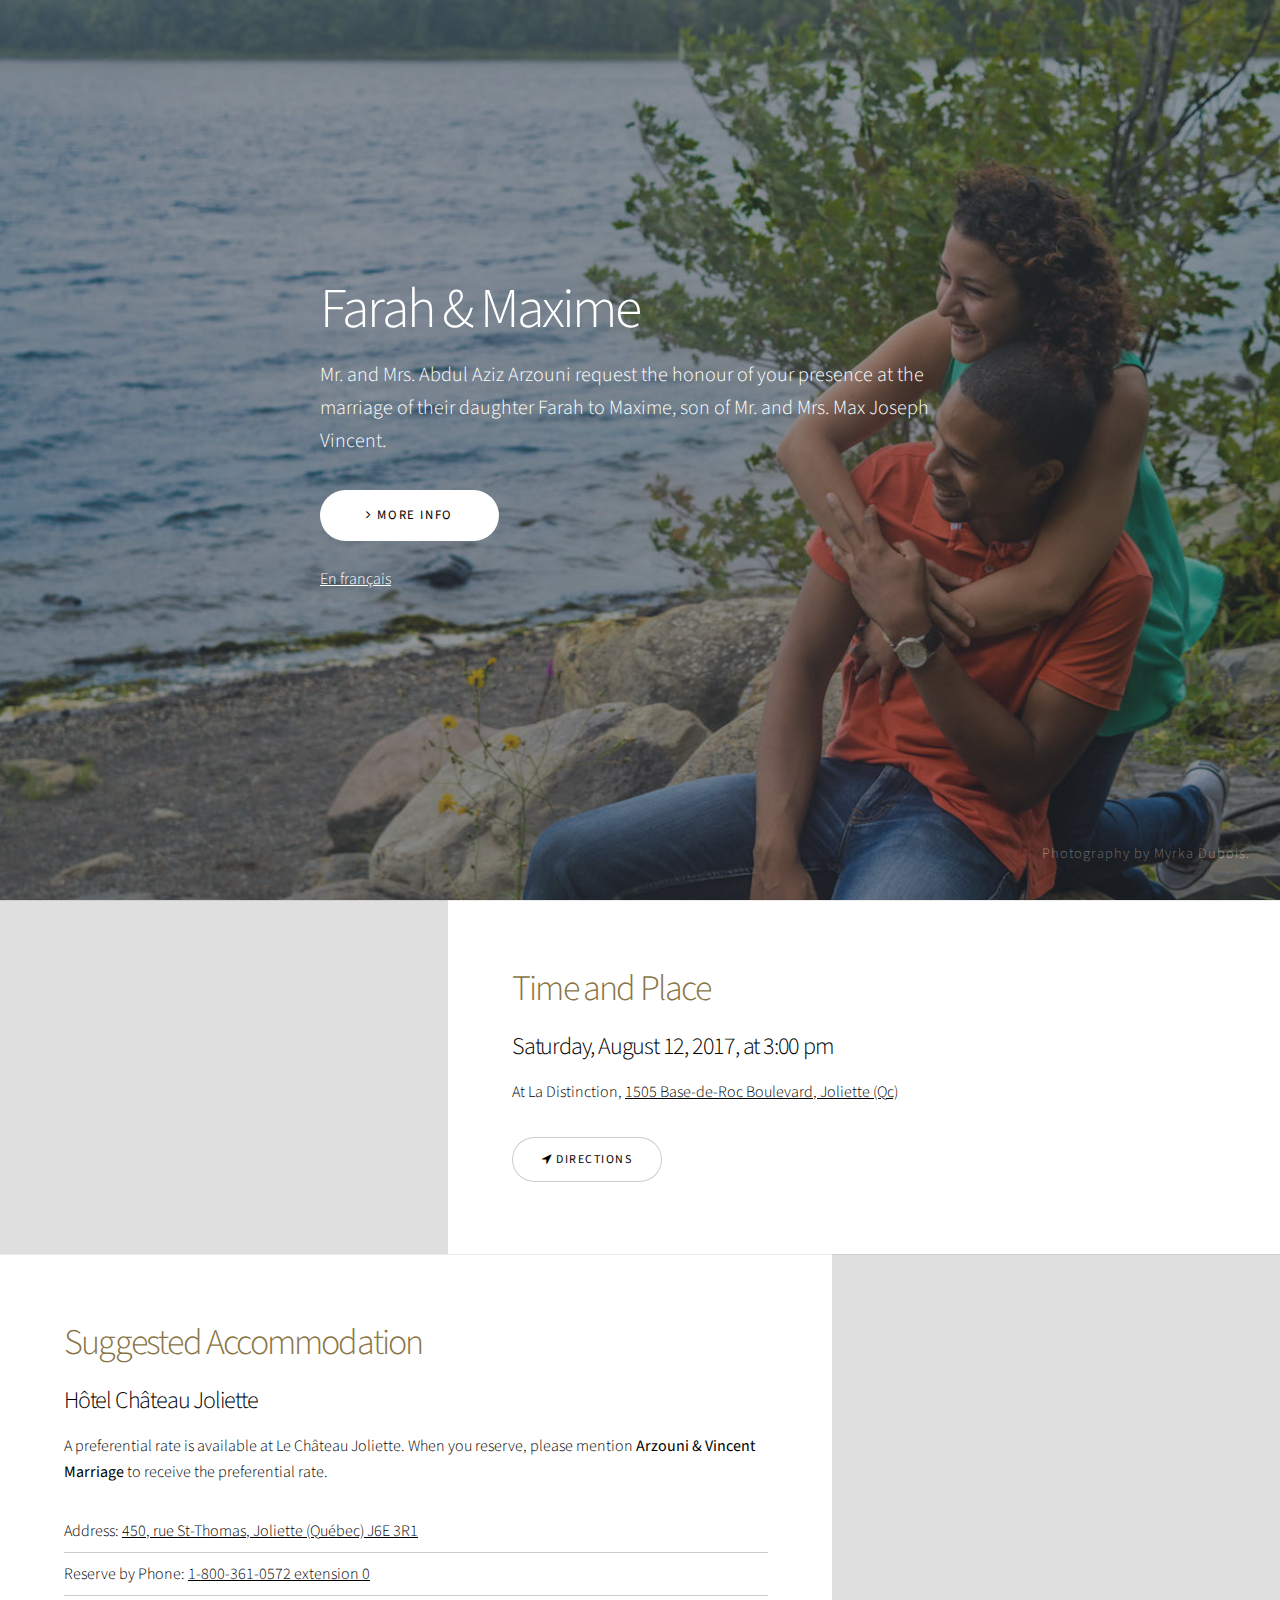
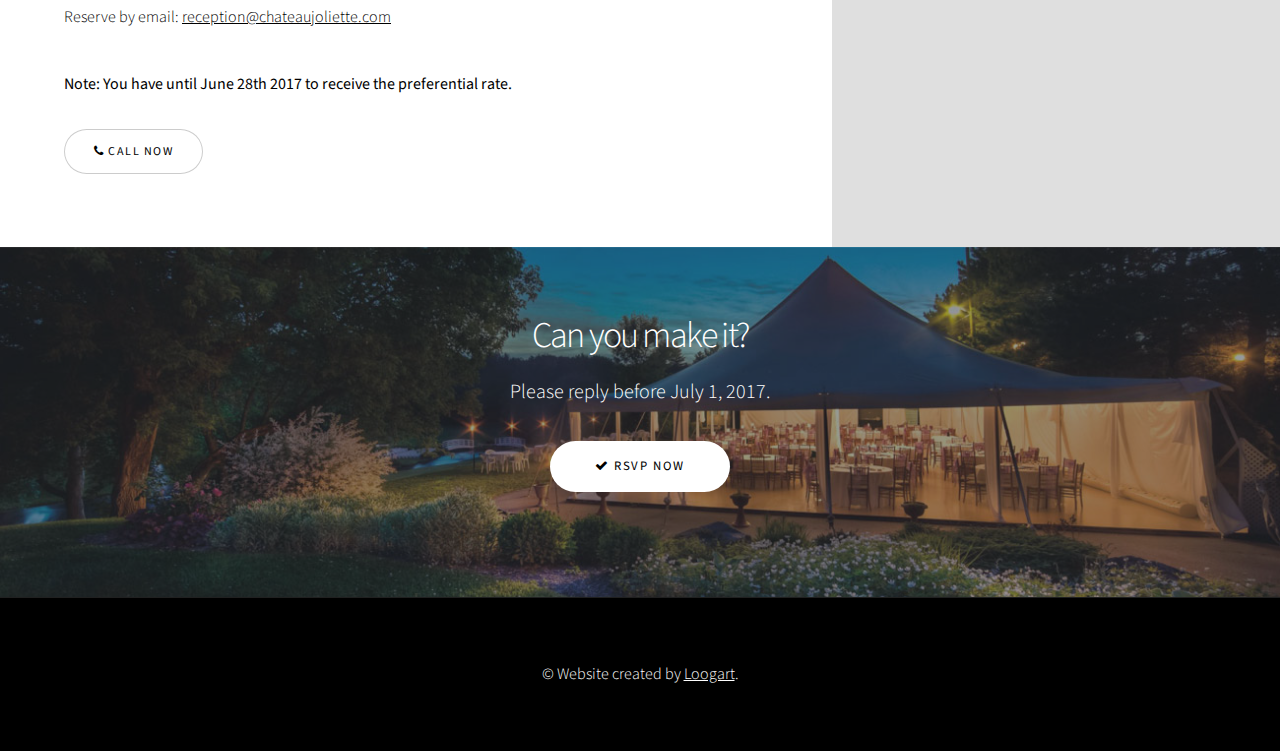
==== commit 2cb4a98a: "added content for hotel" ====
--- a/wedding/index.html
+++ b/wedding/index.html
@@ -65,6 +65,7 @@
                     <li>Reserve by Phone: <a href="tel:18003610572">1-800-361-0572 extension 0</a></li>
                     <li>Reserve by email: <a href="mailto:reception@chateaujoliette.com">reception@chateaujoliette.com</a></li>
                 </ul>
+                <p><b>Note: You have until June 28th 2017 to receive the preferential rate.</b></p>
                 <ul class="actions vertical">
                     <li><a href="tel:18003610572" class="button"><i class="fa fa-phone" aria-hidden="true"></i> Call Now</a></li>
                 </ul>
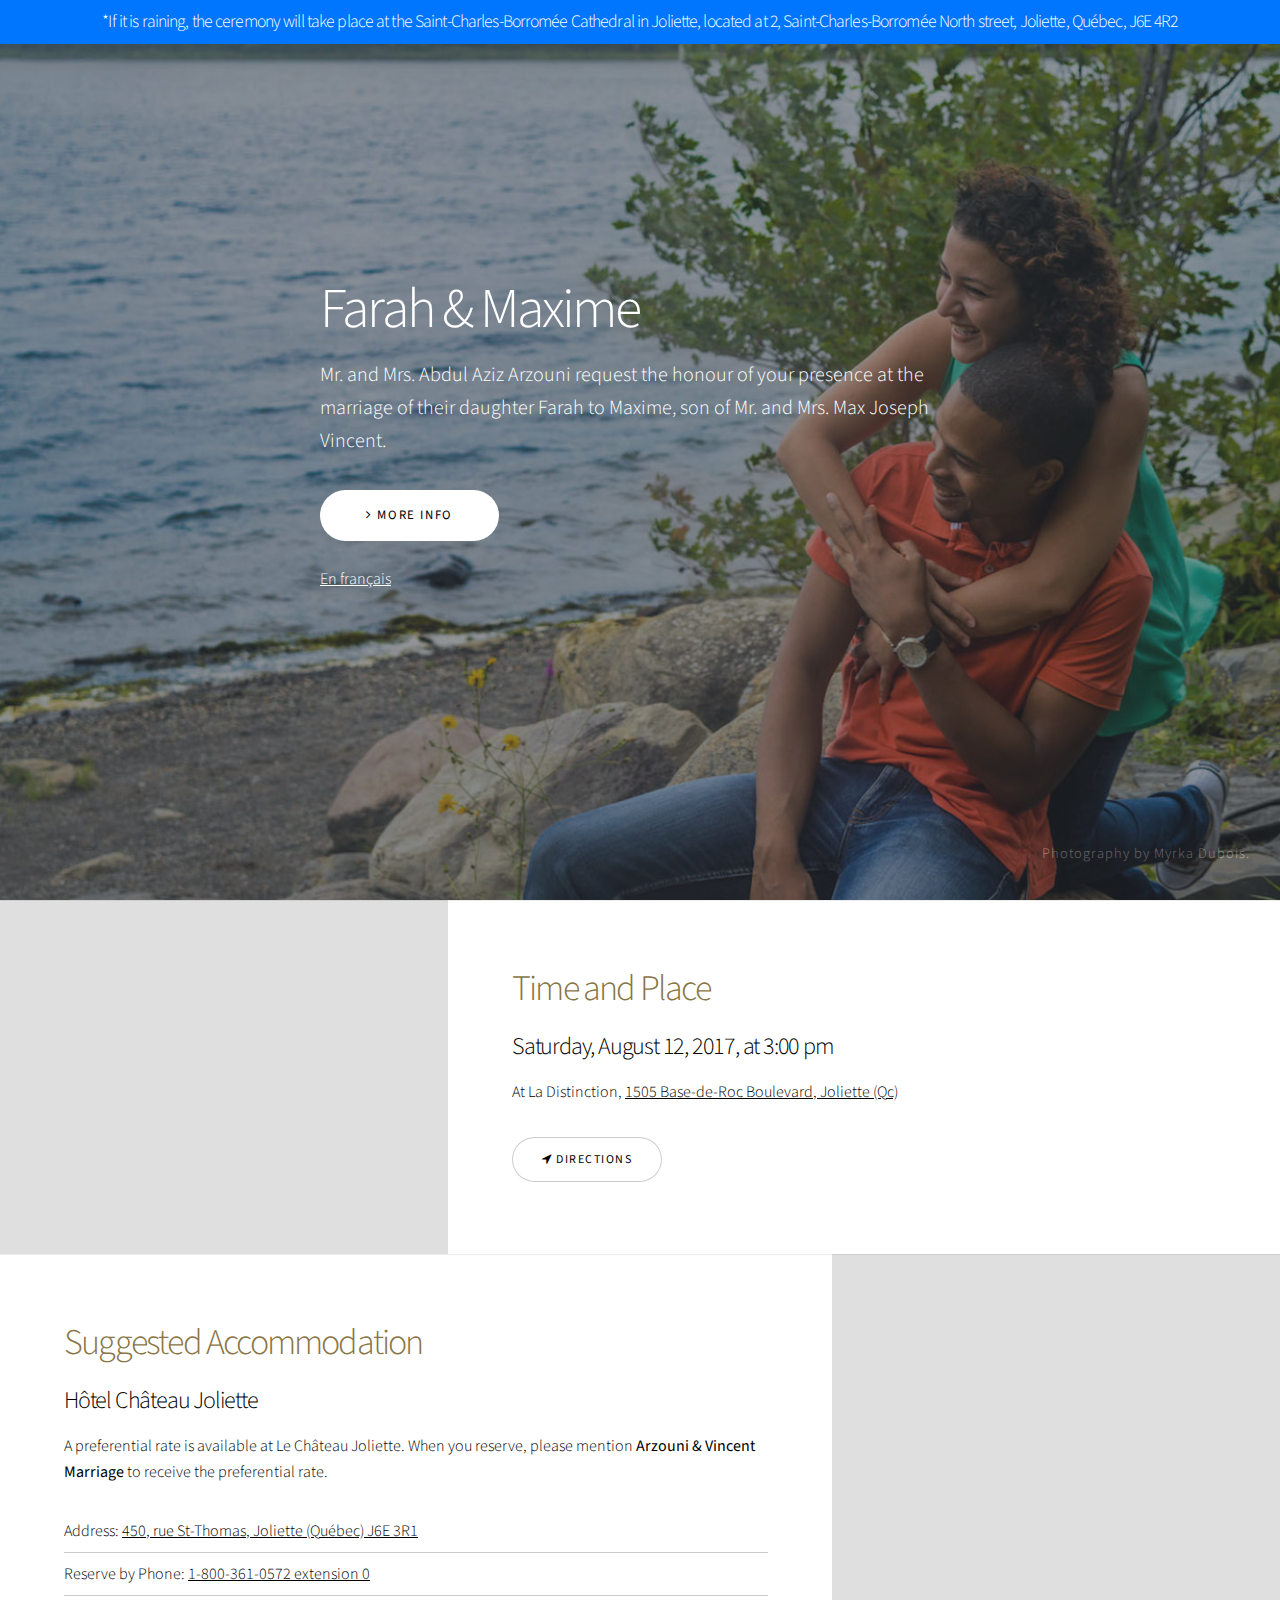
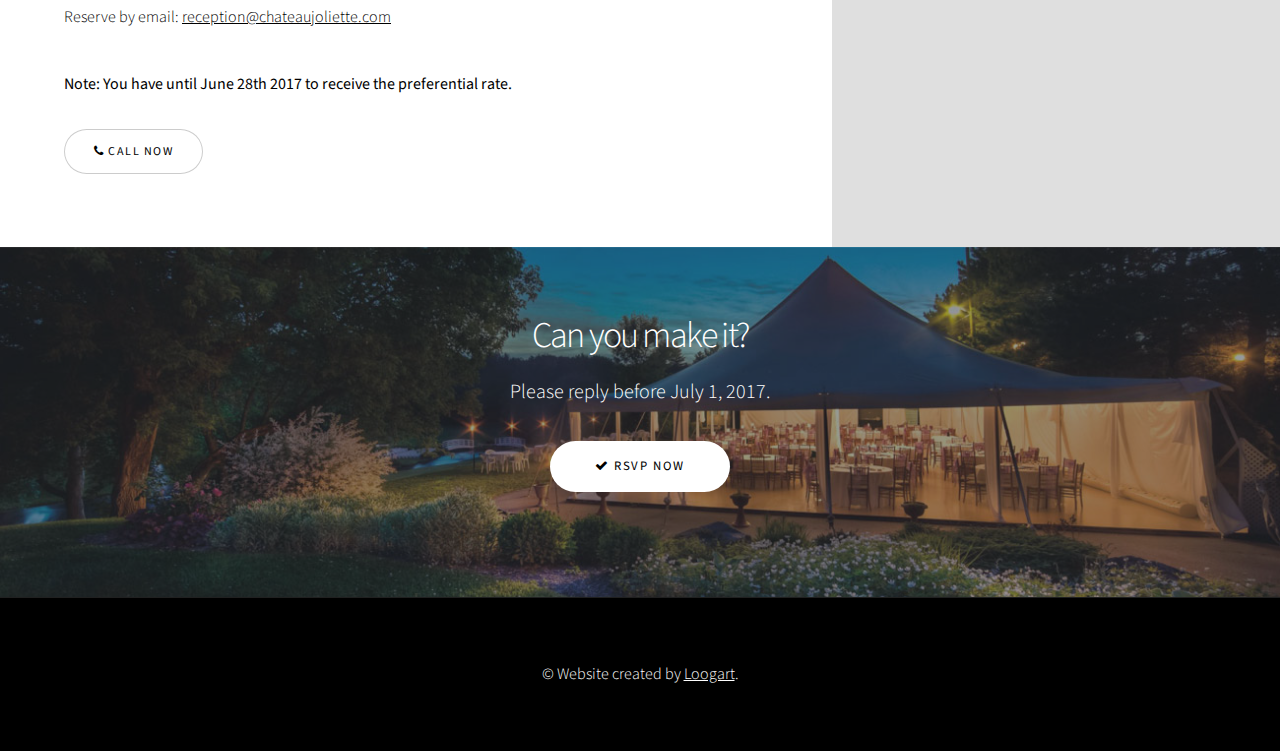
==== commit 8ca2f041: "added notice for rain" ====
--- a/wedding/index.html
+++ b/wedding/index.html
@@ -17,6 +17,10 @@
 
     <!-- Wrapper -->
     <div id="wrapper" class="divided">
+
+        <section class="announcement">
+            <h4>*If it is raining, the ceremony will take place at the Saint-Charles-Borromée Cathedral in Joliette, located at <a href="https://www.google.ca/maps/place/2+Rue+Saint-Charles-Borromée+N,+Joliette,+QC+J6E+4R2/@46.0272177,-73.4390517,17z/data=!3m1!4b1!4m5!3m4!1s0x4cc8bdbc06229f55:0x70514d0e76fa63a5!8m2!3d46.027214!4d-73.436863" target="_blank">2, Saint-Charles-Borromée North street, Joliette, Québec, J6E 4R2</a></h4>
+        </section>
 
         <!-- One -->
         <section class="banner onload-image-fade-in onload-content-fade-right style5 fullscreen content-align-left image-position-right color1 invert">
@@ -115,4 +119,4 @@
 
 </body>
 
-</html>+</html>
--- a/wedding/assets/css/main.css
+++ b/wedding/assets/css/main.css
@@ -7920,4 +7920,21 @@
     right:30px;
     letter-spacing: 1px;
     color: #ccc!important;
+}
+
+.announcement {
+    padding:10px 15px;
+    background-color:#0076ff;
+    display: flex;
+    justify-content: center;
+    align-items: center;
+    position: fixed;
+    width:100%;
+    z-index: 2;
+}
+
+.announcement h4{
+    color:#fff;
+    align-self: center;
+    margin-bottom: 0;
 }